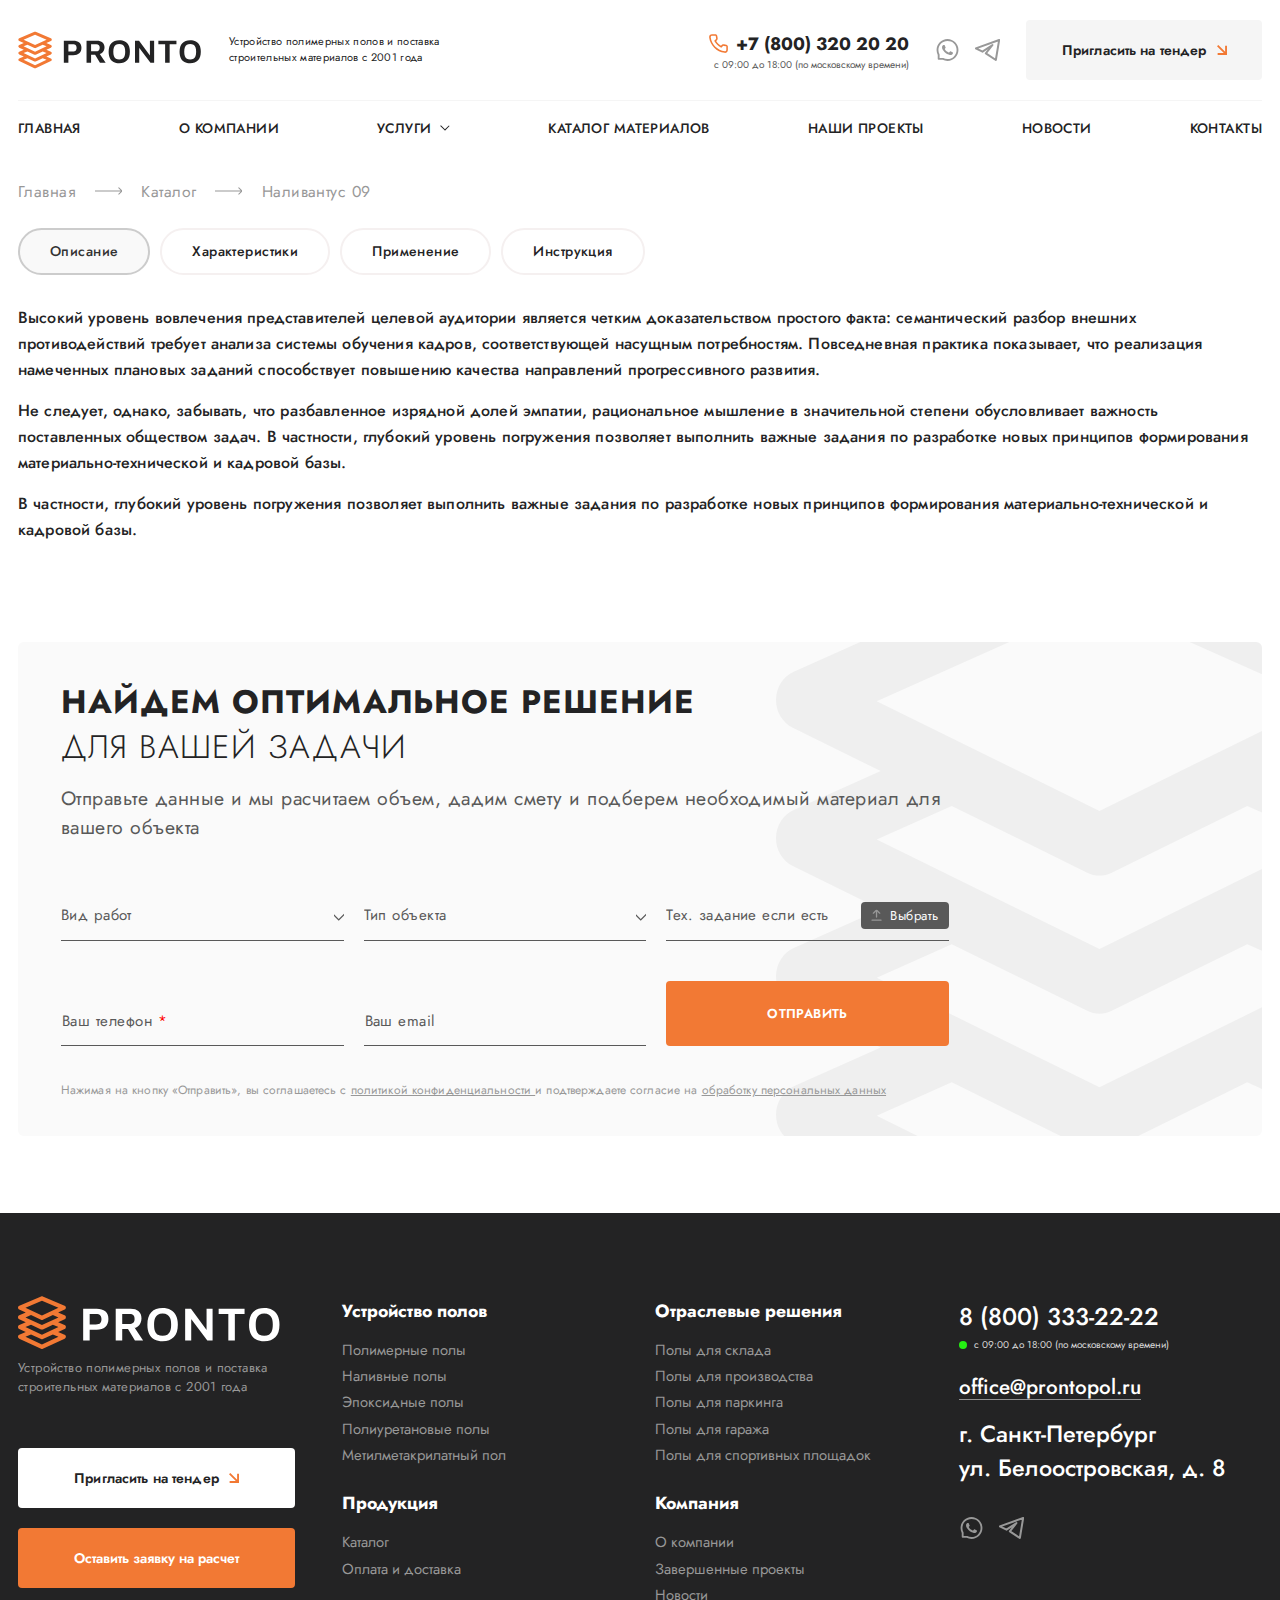
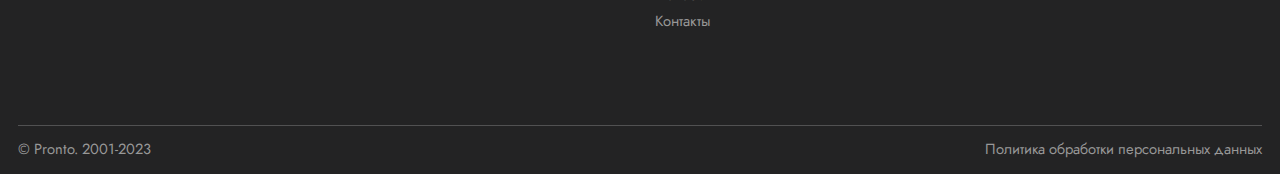
==== page-card.html @ e87cbabd "Add files via upload" ====
<!DOCTYPE html>
<html lang="ru">

<head>
   <meta charset="UTF-8">
   <meta http-equiv="X-UA-Compatible" content="IE=edge">
   <meta name="viewport" content="width=device-width, initial-scale=1.0">
   <title>Карточка товара</title>
   <link rel="preconnect" href="https://fonts.googleapis.com">
   <link rel="preconnect" href="https://fonts.gstatic.com" crossorigin>
   <link href="https://fonts.googleapis.com/css2?family=Jost:wght@300;400;500;600;700&display=swap" rel="stylesheet">
   <link rel="stylesheet" href="css/swiper-bundle.min.css">
   <link rel="stylesheet" href="css/choices.min.css">
   <link rel="stylesheet" href="css/style.min.css">
</head>

<body>


   <div class="wrapper">
      <div class="btn__up">&uarr;</div>

      <header class="header">
         <div class="header__inner">
            <div class="container">
               <div class="header__top">
                  <div class="header__top-inner">
                     <div class="logo__block">
                        <a class="logo" href="index.html">
                           <img class="logo__img" src="images/logo.svg" alt="логотип">
                        </a>
                        <div class="logo__deacription">
                           Устройство полимерных полов и поставка
                           строительных материалов с 2001 года
                        </div>
                     </div>
                     <div class="contacts__block">
                        <div class="contacts__phone-box">
                           <a class="contacts__phone" href="tel:78003202020" data-da=".menu__list-mobile,767,last">
                              <svg class="contacts__phone-img" width="25" height="25" viewBox="0 0 25 25" fill="none"
                                 xmlns="http://www.w3.org/2000/svg">
                                 <g clip-path="url(#clip0_1456_18)">
                                    <path
                                       d="M18.9791 21.875C18.8437 21.875 18.7082 21.8646 18.5832 21.8437C10.6041 20.7396 4.26033 14.3958 3.15616 6.41667C3.04158 5.58333 3.29158 4.75 3.84366 4.11458C4.38533 3.48958 5.177 3.125 6.01033 3.125H9.44783C10.3437 3.125 11.0937 3.76042 11.2499 4.63542L11.6562 6.91667C11.8541 8.01042 11.3853 9.125 10.4895 9.77083L10.1457 10.0104C11.4062 11.9271 13.0624 13.5729 14.9999 14.8333L15.2187 14.5312C15.8541 13.625 16.9791 13.1667 18.0728 13.3542L20.3541 13.7604C21.2291 13.9167 21.8645 14.6771 21.8645 15.5625V19C21.8645 19.8333 21.4999 20.625 20.8749 21.1771C20.3541 21.625 19.677 21.875 18.9791 21.875ZM6.01033 4.6875C5.62491 4.6875 5.27075 4.84375 5.01033 5.14583C4.76033 5.4375 4.64575 5.82292 4.69783 6.20833C5.70825 13.4896 11.5103 19.2917 18.7916 20.3021C19.177 20.3542 19.5624 20.2396 19.8541 19.9896C20.1457 19.7292 20.3124 19.3854 20.3124 18.9896V15.5521C20.3124 15.4167 20.2187 15.3125 20.0937 15.2917L17.8124 14.8854C17.302 14.8021 16.802 15.0104 16.5103 15.4271L15.8645 16.3333C15.6249 16.6667 15.177 16.7604 14.8228 16.5521C12.1874 15 9.96866 12.8021 8.427 10.1979C8.21866 9.84375 8.31241 9.39583 8.64575 9.16667L9.57283 8.51042C9.9895 8.21875 10.1978 7.70833 10.1145 7.20833L9.70825 4.90625C9.68741 4.78125 9.57283 4.6875 9.44783 4.6875H6.01033Z"
                                       fill="#F27934" />
                                 </g>
                                 <defs>
                                    <clipPath id="clip0_1456_18">
                                       <rect width="25" height="25" fill="white" />
                                    </clipPath>
                                 </defs>
                              </svg>
                              +7 (800) 320 20 20
                           </a>
                           <p class="phone__time" data-da=".menu__list-mobile,767,last">
                              с 09:00 до 18:00 (по московскому времени)
                           </p>
                           <a class="contacts__phone-mobile" href="tel:+78003202020">
                              <svg class="phone-mobile__img" width="35" height="37" viewBox="0 0 35 37" fill="none"
                                 xmlns="http://www.w3.org/2000/svg">
                                 <rect width="35" height="37" rx="17.5" fill="#FAFAFA" />
                                 <g clip-path="url(#clip0_1456_4550)">
                                    <path
                                       d="M23.9791 27.875C23.8437 27.875 23.7082 27.8646 23.5832 27.8437C15.6041 26.7396 9.26033 20.3958 8.15616 12.4167C8.04158 11.5833 8.29158 10.75 8.84366 10.1146C9.38533 9.48958 10.177 9.125 11.0103 9.125H14.4478C15.3437 9.125 16.0937 9.76042 16.2499 10.6354L16.6562 12.9167C16.8541 14.0104 16.3853 15.125 15.4895 15.7708L15.1457 16.0104C16.4062 17.9271 18.0624 19.5729 19.9999 20.8333L20.2187 20.5312C20.8541 19.625 21.9791 19.1667 23.0728 19.3542L25.3541 19.7604C26.2291 19.9167 26.8645 20.6771 26.8645 21.5625V25C26.8645 25.8333 26.4999 26.625 25.8749 27.1771C25.3541 27.625 24.677 27.875 23.9791 27.875ZM11.0103 10.6875C10.6249 10.6875 10.2707 10.8438 10.0103 11.1458C9.76033 11.4375 9.64575 11.8229 9.69783 12.2083C10.7082 19.4896 16.5103 25.2917 23.7916 26.3021C24.177 26.3542 24.5624 26.2396 24.8541 25.9896C25.1457 25.7292 25.3124 25.3854 25.3124 24.9896V21.5521C25.3124 21.4167 25.2187 21.3125 25.0937 21.2917L22.8124 20.8854C22.302 20.8021 21.802 21.0104 21.5103 21.4271L20.8645 22.3333C20.6249 22.6667 20.177 22.7604 19.8228 22.5521C17.1874 21 14.9687 18.8021 13.427 16.1979C13.2187 15.8437 13.3124 15.3958 13.6457 15.1667L14.5728 14.5104C14.9895 14.2188 15.1978 13.7083 15.1145 13.2083L14.7082 10.9062C14.6874 10.7812 14.5728 10.6875 14.4478 10.6875H11.0103Z"
                                       fill="#595959" />
                                 </g>
                                 <defs>
                                    <clipPath id="clip0_1456_4550">
                                       <rect width="25" height="25" fill="white" transform="translate(5 6)" />
                                    </clipPath>
                                 </defs>
                              </svg>
                           </a>
                        </div>
                        <div class="contacts__social-box" data-da=".phone__time,390,last">
                           <ul class="contacts__social-list">
                              <li class="contacts__social-item">
                                 <a class="contacts__social-link" href="#">
                                    <svg class="social__img social__img-whatsapp" width="25" height="26"
                                       viewBox="0 0 25 26" fill="none" xmlns="http://www.w3.org/2000/svg">
                                       <path
                                          d="M17.4189 15.146C17.1528 15.0093 15.8271 14.3599 15.5806 14.272C15.334 14.1792 15.1533 14.1353 14.9751 14.4087C14.7944 14.6797 14.2817 15.2827 14.1206 15.4658C13.9644 15.6465 13.8057 15.6685 13.5396 15.5342C11.9575 14.7432 10.9199 14.123 9.87744 12.3335C9.60156 11.8574 10.1533 11.8916 10.6685 10.8638C10.7563 10.6831 10.7124 10.5293 10.644 10.3926C10.5757 10.2559 10.0386 8.93262 9.81396 8.39307C9.59668 7.86816 9.37207 7.94141 9.2085 7.93164C9.05225 7.92187 8.87402 7.92188 8.69336 7.92188C8.5127 7.92188 8.22217 7.99023 7.97559 8.25635C7.729 8.52734 7.0332 9.1792 7.0332 10.5024C7.0332 11.8257 7.99756 13.1074 8.12939 13.2881C8.26611 13.4688 10.0264 16.1836 12.729 17.353C14.438 18.0903 15.1069 18.1538 15.9614 18.0269C16.4814 17.9487 17.5532 17.3774 17.7754 16.7451C17.9976 16.1152 17.9976 15.5757 17.9316 15.4634C17.8657 15.3438 17.6851 15.2754 17.4189 15.146Z"
                                          fill="#989898" />
                                       <path
                                          d="M22.588 8.76172C22.0363 7.45068 21.2453 6.27393 20.237 5.26318C19.2287 4.25488 18.0519 3.46143 16.7384 2.91211C15.3956 2.34814 13.9699 2.0625 12.5001 2.0625H12.4513C10.9718 2.06982 9.53871 2.36279 8.19106 2.93896C6.88979 3.49561 5.72279 4.28662 4.72426 5.29492C3.72572 6.30322 2.94203 7.4751 2.40004 8.78125C1.83852 10.1338 1.55531 11.5718 1.56264 13.0513C1.56996 14.7456 1.97524 16.4277 2.73451 17.9316V21.6426C2.73451 22.2627 3.23744 22.7656 3.85756 22.7656H7.57094C9.07485 23.5249 10.757 23.9302 12.4513 23.9375H12.5026C13.965 23.9375 15.3834 23.6543 16.7189 23.1001C18.025 22.5557 19.1994 21.7744 20.2052 20.7759C21.2135 19.7773 22.007 18.6104 22.5612 17.3091C23.1373 15.9614 23.4303 14.5283 23.4376 13.0488C23.445 11.562 23.1569 10.1191 22.588 8.76172ZM18.8991 19.4551C17.1876 21.1494 14.9171 22.082 12.5001 22.082H12.4586C10.9865 22.0747 9.52406 21.7085 8.23256 21.02L8.02748 20.9102H4.58998V17.4727L4.48012 17.2676C3.79164 15.9761 3.42543 14.5137 3.41811 13.0415C3.40834 10.6074 4.33852 8.32227 6.04506 6.60107C7.74916 4.87988 10.027 3.92773 12.4611 3.91797H12.5026C13.7233 3.91797 14.9074 4.15478 16.0231 4.62354C17.112 5.08008 18.0885 5.73682 18.9284 6.57666C19.7658 7.41406 20.4249 8.39307 20.8815 9.48193C21.3551 10.6099 21.5919 11.8062 21.5871 13.0415C21.5724 15.4731 20.6178 17.751 18.8991 19.4551Z"
                                          fill="#989898" />
                                    </svg>
                                 </a>
                              </li>
                              <li class="contacts__social-item">
                                 <a class="contacts__social-link" href="#">
                                    <svg class="social__img social__img-telegram" width="25" height="26"
                                       viewBox="0 0 25 26" fill="none" xmlns="http://www.w3.org/2000/svg">
                                       <g clip-path="url(#clip0_1456_29)">
                                          <path
                                             d="M24.1673 3L0.833984 11.3333L7.50065 14.6667L17.5007 8L10.834 16.3333L20.834 23L24.1673 3Z"
                                             stroke="#989898" stroke-width="2" stroke-linejoin="round" />
                                       </g>
                                       <defs>
                                          <clipPath id="clip0_1456_29">
                                             <rect width="25" height="25" fill="white" transform="translate(0 0.5)" />
                                          </clipPath>
                                       </defs>
                                    </svg>
                                 </a>
                              </li>
                           </ul>
                        </div>
                        <div class="contacts__tender-box">
                           <button class="tender__btn" data-popup="#tender" data-da=".menu__list-mobile,620,last">
                              Пригласить на тендер
                              <svg class="tender__btn-img" width="10" height="10" viewBox="0 0 10 10" fill="none"
                                 xmlns="http://www.w3.org/2000/svg">
                                 <path
                                    d="M8.11933 6.79843L8.10372 0.632108L9.97639 0.636821L10 10L0.636822 9.97639L0.6321 8.10373L6.79851 8.11925L0 1.32081L1.32081 0L8.11933 6.79843Z"
                                    fill="#F27934" />
                              </svg>
                           </button>
                        </div>
                     </div>
                     <button type="button" class="icon-menu"><span></span></button>
                  </div>
               </div>
            </div>
            <div class="container">
               <div class="header__navigation">
                  <nav class="menu">
                     <ul class="menu__list">
                        <li class="menu__list-item">
                           <a class="menu__list-link" href="index.html">Главная</a>
                        </li>
                        <li class="menu__list-item">
                           <a class="menu__list-link" href="#company">о Компании</a>
                        </li>
                        <!--===== sub-menu =====-->
                        <li class="menu__list-item menu__list-item-services">
                           <a class="menu__list-link" href="#services">Услуги</a>
                           <svg class="menu__arrow arrow" width="12" height="8" viewBox="0 0 12 8" fill="none"
                              xmlns="http://www.w3.org/2000/svg">
                              <path fill-rule="evenodd" clip-rule="evenodd"
                                 d="M5.55868 6.79219L5.96577 7.19927L11.4658 1.69922L10.6516 0.885045L5.93731 5.59938L1.05227 0.714331L0.266548 1.50005L5.55868 6.79219Z"
                                 fill="#232324" />
                           </svg>
                           <ul class="sub-menu__list">
                              <li class="box-shadow-item">
                                 <ul class="box-shadow-list">
                                    <li class="box-shadow-wrapper">
                                       <ul class="box-shadow-inner">
                                          <li class="sub-menu__list-item">
                                             <a class="sub-menu__list-link" href="#">Полимерные полы</a>
                                          </li>
                                          <li class="sub-menu__list-item">
                                             <a class="sub-menu__list-link" href="#">Наливные полы</a>
                                          </li>
                                          <li class="sub-menu__list-item">
                                             <a class="sub-menu__list-link" href="#">Эпоксидные полы</a>
                                          </li>
                                          <li class="sub-menu__list-item">
                                             <a class="sub-menu__list-link" href="#">Полиуретановые полы</a>
                                          </li>
                                          <li class="sub-menu__list-item">
                                             <a class="sub-menu__list-link" href="#">Метилметакрилатный пол</a>
                                          </li>
                                          <li class="sub-menu__list-item">
                                             <a class="sub-menu__list-link" href="#">Устройство полов для
                                                производства</a>
                                          </li>
                                          <li class="sub-menu__list-item">
                                             <a class="sub-menu__list-link" href="#">Устройство полов для паркинга</a>
                                          </li>
                                       </ul>
                                    </li>
                                 </ul>
                              </li>
                           </ul>
                        </li>
                        <!--===== sub-menu =====-->
                        <li class="menu__list-item">
                           <a class="menu__list-link" href="page-catalog.html">Каталог материалов</a>
                        </li>
                        <li class="menu__list-item">
                           <a class="menu__list-link" href="#projects">Наши проекты</a>
                        </li>
                        <li class="menu__list-item">
                           <a class="menu__list-link" href="#news">Новости</a>
                        </li>
                        <li class="menu__list-item">
                           <a class="menu__list-link" href="#">Контакты</a>
                        </li>
                     </ul>
                  </nav>
                  <!-- mobile menu -->
                  <nav class="menu__mobile">
                     <ul class="menu__list-mobile">
                        <li class="menu__list-item menu__list-item-logo">
                           <img class="logo-mobile" src="images/mobile-logo.svg" alt="">
                        </li>
                        <li class="menu__list-item">
                           <a class="menu__list-link" href="index.html">Главная</a>
                        </li>
                        <li class="menu__list-item">
                           <a class="menu__list-link" href="#">О компании</a>
                        </li>
                        <!-- mobile sub-menu -->
                        <li class="menu__list-item menu__list-item-mobile">
                           <button class="menu__list-btn-mobile">Услуги</button>
                           <svg class="mobile-menu__arrow" width="9" height="6" viewBox="0 0 9 6" fill="none"
                              xmlns="http://www.w3.org/2000/svg">
                              <path
                                 d="M4.5 5.51047C4.36637 5.51047 4.23327 5.45977 4.1313 5.35809L0.152739 1.37954C-0.0509132 1.17564 -0.0509132 0.845785 0.152739 0.642424C0.356392 0.438528 0.686247 0.438528 0.889851 0.642424L4.5 4.25228L8.11015 0.642424C8.3138 0.438528 8.64366 0.438528 8.84726 0.642424C9.05091 0.846076 9.05091 1.17564 8.84726 1.37954L4.86846 5.35809C4.76678 5.45977 4.63339 5.51047 4.5 5.51047Z"
                                 fill="#232324" />
                           </svg>
                           <ul class="sub-menu__list-mobile">
                              <li class="sub-menu__list-item">
                                 <a class="sub-menu__list-link" href="#">Полимерные полы</a>
                              </li>
                              <li class="sub-menu__list-item">
                                 <a class="sub-menu__list-link" href="#">Наливные полы</a>
                              </li>
                              <li class="sub-menu__list-item">
                                 <a class="sub-menu__list-link" href="#">Эпоксидные полы</a>
                              </li>
                              <li class="sub-menu__list-item">
                                 <a class="sub-menu__list-link" href="#">Полиуретановые полы</a>
                              </li>
                              <li class="sub-menu__list-item">
                                 <a class="sub-menu__list-link" href="#">Метилметакрилатный пол</a>
                              </li>
                              <li class="sub-menu__list-item">
                                 <a class="sub-menu__list-link" href="#">Устройство полов для
                                    производства</a>
                              </li>
                              <li class="sub-menu__list-item">
                                 <a class="sub-menu__list-link" href="#">Устройство полов для паркинга</a>
                              </li>
                           </ul>
                        </li>
                        <!-- mobile sub-menu -->
                        <li class="menu__list-item">
                           <a class="menu__list-link" href="#">Каталог материалов</a>
                        </li>
                        <li class="menu__list-item">
                           <a class="menu__list-link" href="#">Наши проекты</a>
                        </li>
                        <li class="menu__list-item">
                           <a class="menu__list-link" href="#">Новости</a>
                        </li>
                        <li class="menu__list-item">
                           <a class="menu__list-link" href="#">Контакты</a>
                        </li>
                     </ul>
                  </nav>
                  <!-- mobile menu -->
               </div>
            </div>
         </div>
      </header>

      <div class="breadcrumbs">
         <div class="container">
            <div class="breadcrumbs__body">
               <div class="breadcrumbs__inner">
                  <ul class="breadcrumbs__list mobile-overflow ">
                     <li class="breadcrumbs__list-item">
                        <a class="breadcrumbs__list-item-link breadcrumbs__list-item-link--great" href="index.html">
                           Главная
                        </a>
                     </li>
                     <li class="breadcrumbs__list-item">
                        <a class="breadcrumbs__list-item-link breadcrumbs__list-item-link--great"
                           href="page-catalog.html">
                           Каталог
                        </a>
                     </li>
                     <li class="breadcrumbs__list-item">
                        <span class="breadcrumbs__list-item-link--color">Наливантус 09</span>
                     </li>
                  </ul>
               </div>
            </div>
         </div>
      </div>

      <main class="main">



         <section class="product-card">
            <div class="container">
               <div class="product-card__inner">
                  <div class="product-card__slider-block"></div>
                  <div class="product-card__content-block"></div>
               </div>

               <div class="card__tabs-block">
                  <div class="card__tabs-inner">
                     <div class="tabs-box">
                        <div class="tabs-box__inner">
                           <div data-tabs="525" data-tabs-animate="500" class="tabs">
                              <nav data-tabs-titles class="tabs__navigation">
                                 <button type="button" class="tabs__title _tab-active">Описание</button>
                                 <button type="button" class="tabs__title">Характеристики</button>
                                 <button type="button" class="tabs__title">Применение</button>
                                 <button type="button" class="tabs__title">Инструкция</button>
                              </nav>
                              <div data-tabs-body class="tabs__content">
                                 <div class="tabs-body">
                                    <p class="tabs-body__text">
                                       Высокий уровень вовлечения представителей целевой аудитории является четким
                                       доказательством простого факта: семантический разбор внешних противодействий
                                       требует анализа системы обучения кадров, соответствующей насущным потребностям.
                                       Повседневная практика показывает, что реализация намеченных плановых заданий
                                       способствует повышению качества направлений прогрессивного развития.
                                    </p>
                                    <p class="tabs-body__text">
                                       Не следует, однако, забывать, что разбавленное изрядной долей эмпатии,
                                       рациональное мышление в значительной степени обусловливает важность поставленных
                                       обществом задач.
                                       В частности, глубокий уровень погружения позволяет выполнить важные задания по
                                       разработке новых принципов формирования материально-технической и кадровой базы.
                                    </p>
                                    <p class="tabs-body__text">
                                       В частности, глубокий уровень погружения позволяет выполнить важные задания по
                                       разработке новых принципов формирования материально-технической и кадровой базы.
                                    </p>
                                 </div>
                                 <div class="tabs-body">
                                    <p class="tabs-body__text">
                                       Характеристики
                                       Далеко-далеко за словесными горами в стране гласных и согласных живут рыбные
                                       тексты. Над рукописи необходимыми они это страна возвращайся себя свою. Вопрос
                                       наш реторический текста подзаголовок проектах, путь он страну курсивных если.
                                    </p>
                                 </div>
                                 <div class="tabs-body">
                                    <p class="tabs-body__text">
                                       Применение
                                       Далеко-далеко за словесными горами в стране гласных и согласных, живут рыбные
                                       тексты. Даль своих текстов города пустился ты живет страну за свою путь скатился
                                       речью, продолжил грустный они переписывается заманивший домах текст!
                                    </p>
                                 </div>
                                 <div class="tabs-body">
                                    <p class="tabs-body__text">
                                       Инструкция
                                       Далеко-далеко за словесными горами в стране гласных и согласных живут рыбные
                                       тексты. Рукописи пор текстов коварный лучше имеет ведущими букв точках свой
                                       которой снова ipsum, рот языкового правилами. Собрал однажды вершину осталось?
                                    </p>
                                 </div>
                              </div>
                           </div>
                        </div>
                     </div>
                  </div>
               </div>

            </div>
         </section>


         <section class="optimal">
            <div class="container optimal__container">
               <div class="optimal__inner">
                  <div class="optimal__body">
                     <div class="section-title__block">
                        <div class="title__block-inner">
                           <div class="title__block-text">
                              <h2 class="section__title section__title-optimal"><span class="section__title--bold">
                                    Найдем <br class="title-optimal__br"> оптимальное решение
                                 </span>
                                 для вашей задачи </h2>
                              <p class="section__title-info  section__title-optimal-info">
                                 Отправьте данные и мы расчитаем объем, дадим смету и подберем необходимый материал для
                                 вашего объекта
                              </p>
                           </div>
                        </div>
                     </div>
                     <form class="optimal__form" action="#">
                        <div class="optimal__form-inner">
                           <div class="calculation-data__block">
                              <div class="calculation-data__item">
                                 <div class="calculation-data__select">
                                    <select class="multi-default">
                                       <option class="calculation-data__option" selected>
                                          Вид работ
                                       </option>
                                       <option class="calculation-data__option" value="Устройство полимерных полов">
                                          Устройство полимерных полов
                                       </option>
                                       <option class="calculation-data__option" value="Бетонные работы">
                                          Бетонные работы
                                       </option>
                                       <option class="calculation-data__option" value="Полимерные покрытия">
                                          Полимерные покрытия
                                       </option>
                                       <option class="calculation-data__option" value="Строительство">
                                          Строительство
                                       </option>
                                       <option class="calculation-data__option" value="Специальные покрытия">
                                          Специальные покрытия
                                       </option>
                                    </select>
                                 </div>
                              </div>
                              <div class="calculation-data__item">
                                 <div class="calculation-data__select">
                                    <select class="multi-default">
                                       <option class="calculation-data__option" selected>
                                          Тип объекта
                                       </option>
                                       <option class="calculation-data__option" value="Стадион">
                                          Стадион
                                       </option>
                                       <option class="calculation-data__option" value="Подземная парковка">
                                          Подземная парковка
                                       </option>
                                       <option class="calculation-data__option" value="Торговый центр">
                                          Торговый центр
                                       </option>
                                    </select>
                                 </div>
                              </div>
                              <div class="calculation-data__item">
                                 <div class="calculation-data__input">
                                    <div class="field__wrapper">
                                       <input type="file" name="file" id="field__file" class="field field__file"
                                          multiple>
                                       <label class="field__file-wrapper" for="field__file">
                                          <span class="field__file-fake">Тех. задание если есть</span>
                                          <span class="field__file-button">
                                             <img class="file-button__img" src="images/icons/calculation-icon.svg"
                                                alt="">
                                             Выбрать
                                          </span>
                                       </label>
                                    </div>
                                 </div>
                              </div>
                           </div>
                           <div class="user-data__block">
                              <div class="user-data__item">
                                 <div class="text-field text-field_floating">
                                    <input class="text-field__input" type="tel" id="phone" placeholder="Ваш телефон *">
                                    <label class="text-field__label" for="phone">Ваш телефон <span
                                          class="span__red">*</span>
                                    </label>
                                 </div>
                              </div>
                              <div class="user-data__item ">
                                 <div class="text-field text-field_floating">
                                    <input class="text-field__input" type="email" id="email" placeholder="Ваш email">
                                    <label class="text-field__label" for="email">Ваш email</label>
                                 </div>
                              </div>
                              <div class="user-data__item">
                                 <button class="user-data__btn" type="submit">Отправить</button>
                              </div>
                           </div>
                        </div>
                     </form>
                     <div class="optimal-politics__block">
                        <div class="optimal-politics__info">
                           Нажимая на кнопку «Отправить», вы соглашаетесь с
                           <a class="optimal-politics__link" href="#">
                              политикой конфиденциальности
                           </a> и подтверждаете согласие на
                           <a class="optimal-politics__link" href="#">
                              обработку персональных данных
                           </a>
                        </div>
                     </div>
                  </div>
               </div>
            </div>
         </section>

      </main>

      <footer class="footer">
         <div class="container">
            <div class="footer__inner">
               <ul class="footer__list">
                  <li class="footer__item footer__item-info">
                     <div class="footer__item-body">
                        <a class="footer__logo" href="#">
                           <img class="footer__logo-img" src="images/footer-logo.svg" alt="логотип">
                        </a>
                        <div class="footer__info-description">
                           Устройство полимерных полов и поставка строительных материалов с 2001 года
                        </div>
                        <div class="footer__info-buttons">
                           <button class="footer-tender__btn" data-popup="#tender">
                              Пригласить на тендер
                              <svg class="tender__btn-img" width="10" height="10" viewBox="0 0 10 10" fill="none"
                                 xmlns="http://www.w3.org/2000/svg">
                                 <path
                                    d="M8.11933 6.79843L8.10372 0.632108L9.97639 0.636821L10 10L0.636822 9.97639L0.6321 8.10373L6.79851 8.11925L0 1.32081L1.32081 0L8.11933 6.79843Z"
                                    fill="#F27934" />
                              </svg>
                           </button>
                           <button class="calculate__btn footer-calculate__btn">
                              Оставить заявку на расчет
                           </button>
                        </div>
                     </div>
                  </li>
                  <li class="footer__item footer__item-navigation">
                     <div class="navigation-item__top">
                        <div class="footer__item-body block" data-spollers="380,max">
                           <button class="footer__item-title block__title" data-spoller>
                              Устройство полов
                           </button>
                           <nav class="footer__menu">
                              <ul class="footer__menu-list">
                                 <li class="footer-menu__list-item">
                                    <a class="footer-menu__list-link" href="#">Полимерные полы</a>
                                 </li>
                                 <li class="footer-menu__list-item">
                                    <a class="footer-menu__list-link" href="#">Наливные полы</a>
                                 </li>
                                 <li class="footer-menu__list-item">
                                    <a class="footer-menu__list-link" href="#">Эпоксидные полы</a>
                                 </li>
                                 <li class="footer-menu__list-item">
                                    <a class="footer-menu__list-link" href="#">Полиуретановые полы</a>
                                 </li>
                                 <li class="footer-menu__list-item">
                                    <a class="footer-menu__list-link" href="#">Метилметакрилатный пол</a>
                                 </li>
                              </ul>
                           </nav>
                        </div>
                     </div>
                     <div class="navigation-item__bottom">
                        <div class="footer__item-body block" data-spollers="380,max">
                           <button class="footer__item-title block__title" data-spoller>
                              Продукция
                           </button>
                           <nav class="footer__menu">
                              <ul class="footer__menu-list">
                                 <li class="footer-menu__list-item">
                                    <a class="footer-menu__list-link" href="#">Каталог</a>
                                 </li>
                                 <li class="footer-menu__list-item">
                                    <a class="footer-menu__list-link" href="#">Оплата и доставка</a>
                                 </li>
                              </ul>
                           </nav>
                        </div>
                     </div>
                  </li>
                  <li class="footer__item footer__item-navigation">
                     <div class="navigation-item__top">
                        <div class="footer__item-body block" data-spollers="380,max">
                           <button class="footer__item-title block__title" data-spoller>
                              Отраслевые решения
                           </button>
                           <nav class="footer__menu">
                              <ul class="footer__menu-list">
                                 <li class="footer-menu__list-item">
                                    <a class="footer-menu__list-link" href="#">Полы для склада</a>
                                 </li>
                                 <li class="footer-menu__list-item">
                                    <a class="footer-menu__list-link" href="#">Полы для производства</a>
                                 </li>
                                 <li class="footer-menu__list-item">
                                    <a class="footer-menu__list-link" href="#">Полы для паркинга</a>
                                 </li>
                                 <li class="footer-menu__list-item">
                                    <a class="footer-menu__list-link" href="#">Полы для гаража</a>
                                 </li>
                                 <li class="footer-menu__list-item">
                                    <a class="footer-menu__list-link" href="#">Полы для спортивных площадок</a>
                                 </li>
                              </ul>
                           </nav>
                        </div>
                     </div>
                     <div class="navigation-item__bottom">
                        <div class="footer__item-body block" data-spollers="380,max">
                           <button class="footer__item-title block__title" data-spoller>
                              Компания
                           </button>
                           <nav class="footer__menu">
                              <ul class="footer__menu-list">
                                 <li class="footer-menu__list-item">
                                    <a class="footer-menu__list-link" href="#">О компании</a>
                                 </li>
                                 <li class="footer-menu__list-item">
                                    <a class="footer-menu__list-link" href="#">Завершенные проекты</a>
                                 </li>
                                 <li class="footer-menu__list-item">
                                    <a class="footer-menu__list-link" href="#">Новости</a>
                                 </li>
                                 <li class="footer-menu__list-item">
                                    <a class="footer-menu__list-link" href="#">Контакты</a>
                                 </li>
                              </ul>
                           </nav>
                        </div>
                     </div>
                  </li>
                  <li class="footer__item footer__item-contacts">
                     <div class="footer__item-body">
                        <div class="footer__item-box item-phone__box">
                           <a class="footer__phone" href="tel:88003332222">
                              8 (800) 333-22-22
                           </a>
                           <p class="contacts__time">
                              с 09:00 до 18:00 (по московскому времени)
                           </p>
                        </div>
                        <div class="footer__item-box item-mail__box">
                           <a class="footer__mail" href="mailto:office@prontopol.ru">
                              office@prontopol.ru
                           </a>
                        </div>
                        <div class="footer__item-box item-address__box">
                           <address class="footer__address">
                              г. Санкт-Петербург <br>
                              ул. Белоостровская, д. 8
                           </address>
                        </div>
                        <div class="footer__item-box item-social__box">
                           <ul class="contacts__social-list">
                              <li class="contacts__social-item">
                                 <a class="contacts__social-link" href="#">
                                    <svg class="social__img social__img-whatsapp" width="25" height="26"
                                       viewBox="0 0 25 26" fill="none" xmlns="http://www.w3.org/2000/svg">
                                       <path
                                          d="M17.4189 15.146C17.1528 15.0093 15.8271 14.3599 15.5806 14.272C15.334 14.1792 15.1533 14.1353 14.9751 14.4087C14.7944 14.6797 14.2817 15.2827 14.1206 15.4658C13.9644 15.6465 13.8057 15.6685 13.5396 15.5342C11.9575 14.7432 10.9199 14.123 9.87744 12.3335C9.60156 11.8574 10.1533 11.8916 10.6685 10.8638C10.7563 10.6831 10.7124 10.5293 10.644 10.3926C10.5757 10.2559 10.0386 8.93262 9.81396 8.39307C9.59668 7.86816 9.37207 7.94141 9.2085 7.93164C9.05225 7.92187 8.87402 7.92188 8.69336 7.92188C8.5127 7.92188 8.22217 7.99023 7.97559 8.25635C7.729 8.52734 7.0332 9.1792 7.0332 10.5024C7.0332 11.8257 7.99756 13.1074 8.12939 13.2881C8.26611 13.4688 10.0264 16.1836 12.729 17.353C14.438 18.0903 15.1069 18.1538 15.9614 18.0269C16.4814 17.9487 17.5532 17.3774 17.7754 16.7451C17.9976 16.1152 17.9976 15.5757 17.9316 15.4634C17.8657 15.3438 17.6851 15.2754 17.4189 15.146Z"
                                          fill="#989898" />
                                       <path
                                          d="M22.588 8.76172C22.0363 7.45068 21.2453 6.27393 20.237 5.26318C19.2287 4.25488 18.0519 3.46143 16.7384 2.91211C15.3956 2.34814 13.9699 2.0625 12.5001 2.0625H12.4513C10.9718 2.06982 9.53871 2.36279 8.19106 2.93896C6.88979 3.49561 5.72279 4.28662 4.72426 5.29492C3.72572 6.30322 2.94203 7.4751 2.40004 8.78125C1.83852 10.1338 1.55531 11.5718 1.56264 13.0513C1.56996 14.7456 1.97524 16.4277 2.73451 17.9316V21.6426C2.73451 22.2627 3.23744 22.7656 3.85756 22.7656H7.57094C9.07485 23.5249 10.757 23.9302 12.4513 23.9375H12.5026C13.965 23.9375 15.3834 23.6543 16.7189 23.1001C18.025 22.5557 19.1994 21.7744 20.2052 20.7759C21.2135 19.7773 22.007 18.6104 22.5612 17.3091C23.1373 15.9614 23.4303 14.5283 23.4376 13.0488C23.445 11.562 23.1569 10.1191 22.588 8.76172ZM18.8991 19.4551C17.1876 21.1494 14.9171 22.082 12.5001 22.082H12.4586C10.9865 22.0747 9.52406 21.7085 8.23256 21.02L8.02748 20.9102H4.58998V17.4727L4.48012 17.2676C3.79164 15.9761 3.42543 14.5137 3.41811 13.0415C3.40834 10.6074 4.33852 8.32227 6.04506 6.60107C7.74916 4.87988 10.027 3.92773 12.4611 3.91797H12.5026C13.7233 3.91797 14.9074 4.15478 16.0231 4.62354C17.112 5.08008 18.0885 5.73682 18.9284 6.57666C19.7658 7.41406 20.4249 8.39307 20.8815 9.48193C21.3551 10.6099 21.5919 11.8062 21.5871 13.0415C21.5724 15.4731 20.6178 17.751 18.8991 19.4551Z"
                                          fill="#989898" />
                                    </svg>
                                 </a>
                              </li>
                              <li class="contacts__social-item">
                                 <a class="contacts__social-link" href="#">
                                    <svg class="social__img social__img-telegram" width="25" height="26"
                                       viewBox="0 0 25 26" fill="none" xmlns="http://www.w3.org/2000/svg">
                                       <g clip-path="url(#clip0_1456_29)">
                                          <path
                                             d="M24.1673 3L0.833984 11.3333L7.50065 14.6667L17.5007 8L10.834 16.3333L20.834 23L24.1673 3Z"
                                             stroke="#989898" stroke-width="2" stroke-linejoin="round" />
                                       </g>
                                       <defs>
                                          <clipPath id="clip0_1456_291">
                                             <rect width="25" height="25" fill="white" transform="translate(0 0.5)" />
                                          </clipPath>
                                       </defs>
                                    </svg>
                                 </a>
                              </li>
                           </ul>
                        </div>
                     </div>
                  </li>
               </ul>
               <div class="footer__copy">
                  <div class="footer__copy-num">
                     © Pronto. 2001-2023
                  </div>
                  <a class="footer__policy" href="#">
                     Политика обработки персональных данных
                  </a>
               </div>
            </div>
         </div>
      </footer>


      <div class="hystmodal" id="tender" aria-hidden="true">
         <div class="hystmodal__wrap">
            <div class="hystmodal__window" role="dialog" aria-modal="true">
               <button data-hystclose class="hystmodal__close">Закрыть</button>
               <div class="popup__body">
                  Сообщение 2
                  Lorem ipsum dolor sit, amet consectetur adipisicing elit. Aut eveniet sequi, ut reiciendis cum
               </div>
            </div>
         </div>
      </div>

   </div>








   <script src="https://ajax.googleapis.com/ajax/libs/jquery/3.4.1/jquery.min.js"></script>
   <script src="js/hystmodal.min.js"></script>
   <script src="js/swiper-bundle.min.js"></script>
   <script src="js/choices.min.js"></script>
   <script src="js/mixitup.min.js"></script>
   <script src="js/main.min.js"></script>
</body>

</html>
---- css/choices.min.css ----
.choices{position:relative;overflow:hidden;margin-bottom:24px;font-size:16px}.choices:focus{outline:0}.choices:last-child{margin-bottom:0}.choices.is-open{overflow:visible}.choices.is-disabled .choices__inner,.choices.is-disabled .choices__input{background-color:#eaeaea;cursor:not-allowed;-webkit-user-select:none;user-select:none}.choices.is-disabled .choices__item{cursor:not-allowed}.choices [hidden]{display:none!important}.choices[data-type*=select-one]{cursor:pointer}.choices[data-type*=select-one] .choices__inner{padding-bottom:7.5px}.choices[data-type*=select-one] .choices__input{display:block;width:100%;padding:10px;border-bottom:1px solid #ddd;background-color:#fff;margin:0}.choices[data-type*=select-one] .choices__button{background-image:url([data-uri]);padding:0;background-size:8px;position:absolute;top:50%;right:0;margin-top:-10px;margin-right:25px;height:20px;width:20px;border-radius:10em;opacity:.25}.choices[data-type*=select-one] .choices__button:focus,.choices[data-type*=select-one] .choices__button:hover{opacity:1}.choices[data-type*=select-one] .choices__button:focus{box-shadow:0 0 0 2px #00bcd4}.choices[data-type*=select-one] .choices__item[data-value=""] .choices__button{display:none}.choices[data-type*=select-one]::after{content:"";height:0;width:0;border-style:solid;border-color:#333 transparent transparent;border-width:5px;position:absolute;right:11.5px;top:50%;margin-top:-2.5px;pointer-events:none}.choices[data-type*=select-one].is-open::after{border-color:transparent transparent #333;margin-top:-7.5px}.choices[data-type*=select-one][dir=rtl]::after{left:11.5px;right:auto}.choices[data-type*=select-one][dir=rtl] .choices__button{right:auto;left:0;margin-left:25px;margin-right:0}.choices[data-type*=select-multiple] .choices__inner,.choices[data-type*=text] .choices__inner{cursor:text}.choices[data-type*=select-multiple] .choices__button,.choices[data-type*=text] .choices__button{position:relative;display:inline-block;margin:0 -4px 0 8px;padding-left:16px;border-left:1px solid #008fa1;background-image:url([data-uri]);background-size:8px;width:8px;line-height:1;opacity:.75;border-radius:0}.choices[data-type*=select-multiple] .choices__button:focus,.choices[data-type*=select-multiple] .choices__button:hover,.choices[data-type*=text] .choices__button:focus,.choices[data-type*=text] .choices__button:hover{opacity:1}.choices__inner{display:inline-block;vertical-align:top;width:100%;background-color:#f9f9f9;padding:7.5px 7.5px 3.75px;border:1px solid #ddd;border-radius:2.5px;font-size:14px;min-height:44px;overflow:hidden}.is-focused .choices__inner,.is-open .choices__inner{border-color:#b7b7b7}.is-open .choices__inner{border-radius:2.5px 2.5px 0 0}.is-flipped.is-open .choices__inner{border-radius:0 0 2.5px 2.5px}.choices__list{margin:0;padding-left:0;list-style:none}.choices__list--single{display:inline-block;padding:4px 16px 4px 4px;width:100%}[dir=rtl] .choices__list--single{padding-right:4px;padding-left:16px}.choices__list--single .choices__item{width:100%}.choices__list--multiple{display:inline}.choices__list--multiple .choices__item{display:inline-block;vertical-align:middle;border-radius:20px;padding:4px 10px;font-size:12px;font-weight:500;margin-right:3.75px;margin-bottom:3.75px;background-color:#00bcd4;border:1px solid #00a5bb;color:#fff;word-break:break-all;box-sizing:border-box}.choices__list--multiple .choices__item[data-deletable]{padding-right:5px}[dir=rtl] .choices__list--multiple .choices__item{margin-right:0;margin-left:3.75px}.choices__list--multiple .choices__item.is-highlighted{background-color:#00a5bb;border:1px solid #008fa1}.is-disabled .choices__list--multiple .choices__item{background-color:#aaa;border:1px solid #919191}.choices__list--dropdown,.choices__list[aria-expanded]{visibility:hidden;z-index:1;position:absolute;width:100%;background-color:#fff;border:1px solid #ddd;top:100%;margin-top:-1px;border-bottom-left-radius:2.5px;border-bottom-right-radius:2.5px;overflow:hidden;word-break:break-all;will-change:visibility}.is-active.choices__list--dropdown,.is-active.choices__list[aria-expanded]{visibility:visible}.is-open .choices__list--dropdown,.is-open .choices__list[aria-expanded]{border-color:#b7b7b7}.is-flipped .choices__list--dropdown,.is-flipped .choices__list[aria-expanded]{top:auto;bottom:100%;margin-top:0;margin-bottom:-1px;border-radius:.25rem .25rem 0 0}.choices__list--dropdown .choices__list,.choices__list[aria-expanded] .choices__list{position:relative;max-height:300px;overflow:auto;-webkit-overflow-scrolling:touch;will-change:scroll-position}.choices__list--dropdown .choices__item,.choices__list[aria-expanded] .choices__item{position:relative;padding:10px;font-size:14px}[dir=rtl] .choices__list--dropdown .choices__item,[dir=rtl] .choices__list[aria-expanded] .choices__item{text-align:right}@media (min-width:640px){.choices__list--dropdown .choices__item--selectable,.choices__list[aria-expanded] .choices__item--selectable{padding-right:100px}.choices__list--dropdown .choices__item--selectable::after,.choices__list[aria-expanded] .choices__item--selectable::after{content:attr(data-select-text);font-size:12px;opacity:0;position:absolute;right:10px;top:50%;transform:translateY(-50%)}[dir=rtl] .choices__list--dropdown .choices__item--selectable,[dir=rtl] .choices__list[aria-expanded] .choices__item--selectable{text-align:right;padding-left:100px;padding-right:10px}[dir=rtl] .choices__list--dropdown .choices__item--selectable::after,[dir=rtl] .choices__list[aria-expanded] .choices__item--selectable::after{right:auto;left:10px}}.choices__list--dropdown .choices__item--selectable.is-highlighted,.choices__list[aria-expanded] .choices__item--selectable.is-highlighted{background-color:#f2f2f2}.choices__list--dropdown .choices__item--selectable.is-highlighted::after,.choices__list[aria-expanded] .choices__item--selectable.is-highlighted::after{opacity:.5}.choices__item{cursor:default}.choices__item--selectable{cursor:pointer}.choices__item--disabled{cursor:not-allowed;-webkit-user-select:none;user-select:none;opacity:.5}.choices__heading{font-weight:600;font-size:12px;padding:10px;border-bottom:1px solid #f7f7f7;color:gray}.choices__button{text-indent:-9999px;-webkit-appearance:none;appearance:none;border:0;background-color:transparent;background-repeat:no-repeat;background-position:center;cursor:pointer}.choices__button:focus,.choices__input:focus{outline:0}.choices__input{display:inline-block;vertical-align:baseline;background-color:#f9f9f9;font-size:14px;margin-bottom:5px;border:0;border-radius:0;max-width:100%;padding:4px 0 4px 2px}[dir=rtl] .choices__input{padding-right:2px;padding-left:0}.choices__placeholder{opacity:.5}
---- css/style.min.css ----
html{-webkit-box-sizing:border-box;box-sizing:border-box;height:100%}*,*::after,*::before{-webkit-box-sizing:inherit;box-sizing:inherit}ul[class],ol[class]{padding:0}body,h1,h2,h3,h4,h5,h6,p,ul[class],ol[class],li,figure,figcaption,blockquote,dl,dd{margin:0}ul[class]{list-style:none}img{max-width:100%;display:block}input,button,textarea,select{font:inherit}a{text-decoration:none}.slick-slider{position:relative;display:block;-webkit-box-sizing:border-box;box-sizing:border-box;-webkit-touch-callout:none;-webkit-user-select:none;-moz-user-select:none;-ms-user-select:none;user-select:none;-ms-touch-action:pan-y;touch-action:pan-y;-webkit-tap-highlight-color:transparent}.slick-list{position:relative;overflow:hidden;display:block;margin:0;padding:0}.slick-list:focus{outline:none}.slick-list.dragging{cursor:pointer;cursor:hand}.slick-slider .slick-track,.slick-slider .slick-list{-webkit-transform:translate3d(0, 0, 0);-ms-transform:translate3d(0, 0, 0);transform:translate3d(0, 0, 0)}.slick-track{position:relative;left:0;top:0;display:block;margin-left:auto;margin-right:auto}.slick-track:before,.slick-track:after{content:"";display:table}.slick-track:after{clear:both}.slick-loading .slick-track{visibility:hidden}.slick-slide{float:left;height:100%;min-height:1px;display:none}[dir="rtl"] .slick-slide{float:right}.slick-slide img{display:block}.slick-slide.slick-loading img{display:none}.slick-slide.dragging img{pointer-events:none}.slick-initialized .slick-slide{display:block}.slick-loading .slick-slide{visibility:hidden}.slick-vertical .slick-slide{display:block;height:auto;border:1px solid transparent}.slick-arrow.slick-hidden{display:none}.icon-menu{display:none;margin:0px;padding:0px;border:none;background-color:transparent;position:relative;-webkit-box-flex:0;-ms-flex:0 0 40px;flex:0 0 40px;height:20px;cursor:pointer;z-index:6;width:30px;margin-right:10px}.icon-menu span,.icon-menu::before,.icon-menu::after{-webkit-transition:all 0.3s ease 0s;-o-transition:all 0.3s ease 0s;transition:all 0.3s ease 0s;left:0px;position:absolute;width:100%;height:2px;border-radius:1px;background-color:#232324}.icon-menu span{width:25px;right:0;left:inherit}.icon-menu::before,.icon-menu::after{content:""}.icon-menu::before{top:0px}.icon-menu::after{bottom:0px}.icon-menu span{top:50%;-webkit-transform:scale(1) translate(0px, -50%);-ms-transform:scale(1) translate(0px, -50%);transform:scale(1) translate(0px, -50%)}.icon-menu.menu-open span{-webkit-transform:scale(0) translate(0px, -50%);-ms-transform:scale(0) translate(0px, -50%);transform:scale(0) translate(0px, -50%)}.menu-open.icon-menu::before{top:50%;-webkit-transform:rotate(-45deg) translate(0px, -50%);-ms-transform:rotate(-45deg) translate(0px, -50%);transform:rotate(-45deg) translate(0px, -50%)}.menu-open.icon-menu::after{bottom:45%;-webkit-transform:rotate(45deg) translate(0px, 50%);-ms-transform:rotate(45deg) translate(0px, 50%);transform:rotate(45deg) translate(0px, 50%)}.btn__up{background:rgba(82,82,82,0.8);border:1px solid #3a3a3a;color:#fff;line-height:50px;height:60px;width:60px;border-radius:50%;text-align:center;position:fixed;right:20px;bottom:50px;cursor:pointer;opacity:0;-webkit-transition:opacity 0.5s;-o-transition:opacity 0.5s;transition:opacity 0.5s;pointer-events:none;z-index:50;font-size:30px}.btn__up-open{opacity:1;pointer-events:all}.title__block-inner.page-title__block-inner{padding-bottom:35px}@media (max-width: 1336px){.title__block-inner.page-title__block-inner{padding-bottom:calc(15px + 20 * ((100vw - 320px) / 1120))}}.section__title.page-section__title{font-weight:700;font-size:2.125rem;line-height:1.4;letter-spacing:0.03em;text-transform:uppercase;color:#232324}@media (max-width: 1336px){.section__title.page-section__title{font-size:calc(24px + 10 * ((100vw - 320px) / 1120));line-height:calc(33.6px + 14 * ((100vw - 320px) / 1120))}}.title__block-inner{display:-webkit-box;display:-ms-flexbox;display:flex;-webkit-box-align:end;-ms-flex-align:end;align-items:flex-end;-webkit-box-pack:justify;-ms-flex-pack:justify;justify-content:space-between;padding-bottom:50px}@media (max-width: 1336px){.title__block-inner{padding-bottom:calc(25px + 25 * ((100vw - 320px) / 1120))}}.title__block-text{letter-spacing:0.03em}.section__title{font-weight:300;font-size:2.5rem;line-height:1.3;text-transform:uppercase;letter-spacing:0.03em}@media (max-width: 1336px){.section__title{font-size:calc(24px + 16 * ((100vw - 320px) / 1120));line-height:calc(30.6px + 21.4 * ((100vw - 320px) / 1120))}}.section__title--bold{font-weight:700}.section__title-info{font-size:1.625rem;line-height:1.5;color:#595959}@media (max-width: 1336px){.section__title-info{font-size:calc(15px + 11 * ((100vw - 320px) / 1120));line-height:calc(21.75px + 17.25 * ((100vw - 320px) / 1120))}}.title__block-more{letter-spacing:0.03em}.title__block-link{display:-webkit-box;display:-ms-flexbox;display:flex;-webkit-box-align:center;-ms-flex-align:center;align-items:center;-webkit-transition:all 0.3s;-o-transition:all 0.3s;transition:all 0.3s}.title-link__text{font-weight:600;font-size:.8125rem;line-height:1.45;text-transform:uppercase;color:#232324;border-bottom:1px dashed #f27934;margin-right:10px;-webkit-transition:all 0.3s;-o-transition:all 0.3s;transition:all 0.3s}@media (max-width: 1336px){.title-link__text{font-size:calc(11px + 2 * ((100vw - 320px) / 1120));line-height:calc(15.95px + 2.9 * ((100vw - 320px) / 1120))}}.title__block-link:hover .title-link__text{color:#f27934;border-bottom:1px solid #f27934;-webkit-transition:all 0.3s;-o-transition:all 0.3s;transition:all 0.3s}.title-link__img{display:block}.title-link__img path{-webkit-transition:all 0.3s;-o-transition:all 0.3s;transition:all 0.3s}.title__block-link:hover .title-link__img path{fill:#f27934;-webkit-transition:all 0.3s;-o-transition:all 0.3s;transition:all 0.3s}.title-link__img-arrow{-webkit-transition:all 0.3s;-o-transition:all 0.3s;transition:all 0.3s}.title__block-link:hover .title-link__img-arrow{fill:#fff;-webkit-transition:all 0.3s;-o-transition:all 0.3s;transition:all 0.3s}.title-link__img-circle{-webkit-transition:all 0.3s;-o-transition:all 0.3s;transition:all 0.3s}.title__block-link:hover .title-link__img-circle{stroke:#f27934;-webkit-transition:all 0.3s;-o-transition:all 0.3s;transition:all 0.3s}.breadcrumbs{padding-top:27px;padding-bottom:27px}@media (max-width: 1336px){.breadcrumbs{padding-top:calc(0px + 27 * ((100vw - 320px) / 1120));padding-bottom:calc(10px + 17 * ((100vw - 320px) / 1120))}}.breadcrumbs__list-item{display:inline-block;margin-right:62px;position:relative;font-weight:400;font-size:1rem;line-height:1;letter-spacing:0.03em;color:#989898}@media (max-width: 1336px){.breadcrumbs__list-item{font-size:calc(14px + 2 * ((100vw - 320px) / 1120));margin-right:calc(48px + 14 * ((100vw - 320px) / 1120))}}.breadcrumbs__list-item::after{content:url("../images/icons/breadcrumbs-arrow.svg");position:absolute;top:-2px;right:-47px}@media (max-width: 1336px){.breadcrumbs__list-item::after{right:calc(-38px + -9 * ((100vw - 320px) / 1120))}}@media (max-width: 390px){.breadcrumbs__list-item::after{content:url("../images/icons/breadcrumbs-arrow-390.svg")}}.breadcrumbs__list-item:last-child::after{display:none}.breadcrumbs__list-item-link--color{color:#989898}.breadcrumbs__list-item-link--great{color:#989898;-webkit-transition:all 0.3s;-o-transition:all 0.3s;transition:all 0.3s}.breadcrumbs__list-item-link--great:hover{color:#f27934;-webkit-transition:all 0.3s;-o-transition:all 0.3s;transition:all 0.3s}.hystmodal__opened{position:fixed;right:0;left:0;overflow:hidden}.hystmodal__shadow{position:fixed;border:none;display:block;width:100%;top:0;bottom:0;right:0;left:0;overflow:hidden;pointer-events:none;z-index:98;opacity:0;-webkit-transition:opacity 0.15s ease;-o-transition:opacity 0.15s ease;transition:opacity 0.15s ease;background-color:black}.hystmodal__shadow--show{pointer-events:auto;opacity:0.6}.hystmodal{position:fixed;top:0;bottom:0;right:0;left:0;overflow:hidden;overflow-y:auto;-webkit-overflow-scrolling:touch;opacity:1;pointer-events:none;display:-webkit-box;display:-ms-flexbox;display:flex;-webkit-box-orient:vertical;-webkit-box-direction:normal;-ms-flex-flow:column nowrap;flex-flow:column nowrap;-webkit-box-pack:start;-ms-flex-pack:start;justify-content:flex-start;z-index:99;visibility:hidden}.hystmodal--active{opacity:1}.hystmodal--moved,.hystmodal--active{pointer-events:auto;visibility:visible}.hystmodal__wrap{-ms-flex-negative:0;flex-shrink:0;-webkit-box-flex:0;-ms-flex-positive:0;flex-grow:0;width:100%;min-height:100%;margin:auto;display:-webkit-box;display:-ms-flexbox;display:flex;-webkit-box-orient:vertical;-webkit-box-direction:normal;-ms-flex-flow:column nowrap;flex-flow:column nowrap;-webkit-box-align:center;-ms-flex-align:center;align-items:center;-webkit-box-pack:center;-ms-flex-pack:center;justify-content:center}.hystmodal__window{margin:50px 0;-webkit-box-sizing:border-box;box-sizing:border-box;-ms-flex-negative:0;flex-shrink:0;-webkit-box-flex:0;-ms-flex-positive:0;flex-grow:0;background:#fff;width:600px;max-width:100%;overflow:visible;-webkit-transition:opacity 0.2s ease 0s, -webkit-transform 0.2s ease 0s;transition:opacity 0.2s ease 0s, -webkit-transform 0.2s ease 0s;-o-transition:transform 0.2s ease 0s, opacity 0.2s ease 0s;transition:transform 0.2s ease 0s, opacity 0.2s ease 0s;transition:transform 0.2s ease 0s, opacity 0.2s ease 0s, -webkit-transform 0.2s ease 0s;-webkit-transform:scale(0.9);-ms-transform:scale(0.9);transform:scale(0.9);opacity:0}.hystmodal--active .hystmodal__window{-webkit-transform:scale(1);-ms-transform:scale(1);transform:scale(1);opacity:1}.hystmodal__close{position:absolute;z-index:10;top:0;right:-40px;display:block;width:30px;height:30px;background-color:transparent;background-position:center center;background-repeat:no-repeat;background-image:url("data:image/svg+xml,%3Csvg xmlns='http://www.w3.org/2000/svg' viewBox='0 0 24 24'%3E%3Cpath fill='%23fff' stroke='%23fff' stroke-linecap='square' stroke-miterlimit='50' stroke-width='2' d='M22 2L2 22'/%3E%3Cpath fill='none' stroke='%23fff' stroke-linecap='square' stroke-miterlimit='50' stroke-width='2' d='M2 2l20 20'/%3E%3C/svg%3E");background-size:100% 100%;border:none;font-size:0;cursor:pointer;outline:none}.hystmodal__close:focus{outline:2px dotted #afb3b9;outline-offset:2px}@media all and (max-width: 767px){.hystmodal__close{top:10px;right:10px;width:24px;height:24px;background-image:url("data:image/svg+xml,%3Csvg xmlns='http://www.w3.org/2000/svg' viewBox='0 0 24 24'%3E%3Cpath fill='%23fff' stroke='%23111' stroke-linecap='square' stroke-miterlimit='50' stroke-width='2' d='M22 2L2 22'/%3E%3Cpath fill='none' stroke='%23111' stroke-linecap='square' stroke-miterlimit='50' stroke-width='2' d='M2 2l20 20'/%3E%3C/svg%3E")}.hystmodal__window{margin:0}}.header{background-color:#fff}.header__top{padding-top:20px;padding-bottom:20px}@media (max-width: 767px){.header__top{padding-top:10px;padding-bottom:10px}}.header__top-inner{display:-webkit-box;display:-ms-flexbox;display:flex;-webkit-box-align:center;-ms-flex-align:center;align-items:center;-webkit-box-pack:justify;-ms-flex-pack:justify;justify-content:space-between}.logo__block{display:-webkit-box;display:-ms-flexbox;display:flex;-webkit-box-align:center;-ms-flex-align:center;align-items:center}.logo{display:block}.logo__img{display:block;width:193px;height:40px}@media (max-width: 1336px){.logo__img{width:calc(140px + 53 * ((100vw - 320px) / 1120));height:calc(28px + 12 * ((100vw - 320px) / 1120))}}.logo__deacription{font-size:.6875rem;line-height:1.45;letter-spacing:0.03em;color:#232324;max-width:217px;margin-left:30px}@media (max-width: 1336px){.logo__deacription{margin-left:calc(0px + 30 * ((100vw - 320px) / 1120))}}@media (max-width: 998px){.logo__deacription{display:none}}.contacts__block{display:-webkit-box;display:-ms-flexbox;display:flex;-webkit-box-align:center;-ms-flex-align:center;align-items:center;margin-left:10px}@media (max-width: 767px){.contacts__block{margin-left:auto}}.contacts__phone{display:-webkit-box;display:-ms-flexbox;display:flex;-webkit-box-align:center;-ms-flex-align:center;align-items:center;font-weight:700;font-size:1.125rem;line-height:1.45;color:#232324;margin-bottom:3px;-webkit-transition:color 0.3s;-o-transition:color 0.3s;transition:color 0.3s}.contacts__phone:hover{color:#f27934;-webkit-transition:color 0.3s;-o-transition:color 0.3s;transition:color 0.3s}@media (max-width: 767px){.contacts__phone{margin-top:40px}}.contacts__phone-img{display:block;margin-right:5px}.phone__time{font-size:.625rem;line-height:1;text-align:right;color:#595959}@media (max-width: 767px){.phone__time{text-align:left}}.contacts__phone-mobile{display:none}@media (max-width: 767px){.contacts__phone-mobile{display:block}}@media (max-width: 390px){.contacts__phone-mobile{position:relative;margin-right:5px;z-index:6}}.phone-mobile__img{display:block}.contacts__social-box{margin-left:30px;margin-right:30px}@media (max-width: 1336px){.contacts__social-box{margin-left:calc(5px + 25 * ((100vw - 320px) / 1120));margin-right:calc(5px + 25 * ((100vw - 320px) / 1120))}}@media (max-width: 767px){.contacts__social-box{margin-left:15px;margin-right:15px}}@media (max-width: 390px){.contacts__social-box{margin-top:20px}}.contacts__social-list{display:-webkit-box;display:-ms-flexbox;display:flex;-webkit-box-align:center;-ms-flex-align:center;align-items:center;gap:15px}.social__img{display:block}.social__img-whatsapp:hover path{-webkit-transition:all 0.3s;-o-transition:all 0.3s;transition:all 0.3s}.social__img-whatsapp:hover path{fill:#f27934;-webkit-transition:all 0.3s;-o-transition:all 0.3s;transition:all 0.3s}.social__img-telegram path{-webkit-transition:stroke 0.3s;-o-transition:stroke 0.3s;transition:stroke 0.3s}.social__img-telegram:hover path{stroke:#f27934;-webkit-transition:stroke 0.3s;-o-transition:stroke 0.3s;transition:stroke 0.3s}.tender__btn{border:none;display:-webkit-box;display:-ms-flexbox;display:flex;-webkit-box-align:center;-ms-flex-align:center;align-items:center;-webkit-box-pack:center;-ms-flex-pack:center;justify-content:center;font-weight:600;font-size:.875rem;line-height:1.45;letter-spacing:0.01em;color:#232324;background:#f5f5f5;border-radius:4px;padding:20px 20px 20px 20px;cursor:pointer;width:239px;-webkit-transition:all 0.3s;-o-transition:all 0.3s;transition:all 0.3s}.tender__btn:hover{color:#f5f5f5;background:#f27934;-webkit-transition:all 0.3s;-o-transition:all 0.3s;transition:all 0.3s}.tender__btn-img path{-webkit-transition:all 0.3s;-o-transition:all 0.3s;transition:all 0.3s}.tender__btn:hover .tender__btn-img path{fill:#232324;-webkit-transition:all 0.3s;-o-transition:all 0.3s;transition:all 0.3s}@media (max-width: 1336px){.tender__btn{width:calc(215px + 24 * ((100vw - 320px) / 1120))}}@media (max-width: 620px){.tender__btn{margin-top:20px;margin-bottom:30px;width:239px}}.tender__btn-img{display:block;margin-left:10px}.header__navigation{padding-top:15px;padding-bottom:18px;border-top:1px solid #f5f5f5}@media (max-width: 767px){.header__navigation{padding:0;border-top:none}}@media (max-width: 767px){.menu{display:none}}.menu__list{display:-webkit-box;display:-ms-flexbox;display:flex;-webkit-box-align:center;-ms-flex-align:center;align-items:center;-webkit-box-pack:justify;-ms-flex-pack:justify;justify-content:space-between}@media (max-width: 767px){.menu__list-item{margin-bottom:20px}}.menu__mobile{display:none}@media (max-width: 767px){.menu__mobile{display:block}}.menu__list-btn-mobile{display:none}@media (max-width: 767px){.menu__list-btn-mobile{display:block;position:relative;padding:0;border:none;background-color:transparent;font-weight:500;font-size:.875rem;line-height:1.2;letter-spacing:0.03em;text-transform:uppercase;color:#232324;position:relative;width:80px;text-align:left}}@media (max-width: 767px){.menu__list-mobile{position:absolute;left:0px;right:0px;top:0px;background-color:#fff;display:block;text-align:left;-webkit-transform:translateX(-150%);-ms-transform:translateX(-150%);transform:translateX(-150%);-webkit-transition:all 0.5s;-o-transition:all 0.5s;transition:all 0.5s;z-index:5;overflow:auto;width:100%;height:100%;min-height:100vh}.menu__mobile .menu__list-mobile{padding-top:10px;padding-left:18px;padding-right:18px}.menu__list-mobile::before{content:"";left:100%;right:100%;background-color:#fff}.menu__list-mobile.menu__list-mobile--active{-webkit-transform:translateX(0%);-ms-transform:translateX(0%);transform:translateX(0%);-webkit-transition:all 0.3s;-o-transition:all 0.3s;transition:all 0.3s}.icon-menu{display:block;margin:0px 5px 0px 10px}}@media (max-width: 767px){.menu__list-item-logo{margin-bottom:30px}}.menu__list-link{font-weight:500;font-size:.875rem;line-height:1.2;letter-spacing:0.03em;text-transform:uppercase;color:#232324;position:relative;overflow:hidden;-webkit-transition:all 0.3s;-o-transition:all 0.3s;transition:all 0.3s}@media (max-width: 1336px){.menu__list-link{font-size:calc(12px + 2 * ((100vw - 320px) / 1120))}}@media (max-width: 767px){.menu__list-link{font-size:.875rem;display:block}}.menu__list-link:after{position:absolute;-webkit-transition:all 0.3s;-o-transition:all 0.3s;transition:all 0.3s;content:"";width:0;left:50%;bottom:0;height:1px;background:#f27934}.menu__list-link:hover.menu__list-link:after{width:100%;left:0}.menu__list-link:hover{color:#f27934;-webkit-transition:all 0.3s;-o-transition:all 0.3s;transition:all 0.3s}@media (max-width: 767px){.menu__list-link:after{display:none}}@media (max-width: 767px){.menu__list-link:hover{color:#232324}}.menu__list-item-services{padding-right:19px}.menu__list-item-mobile,.sub-menu__list-item,.menu__list-item-services{position:relative;-webkit-transition:color 0.3s;-o-transition:color 0.3s;transition:color 0.3s}ul .sub-menu__list{padding:19px 0px 0px 0px;display:none;position:absolute;top:22px;left:0;z-index:2;background:#ffffff;border-radius:4px}ul .sub-menu__list::before{position:absolute;content:"";width:20px;height:20px;top:10px;left:27px;background:#fff;-webkit-transform:rotate(45deg);-ms-transform:rotate(45deg);transform:rotate(45deg)}@media (max-width: 767px){ul .sub-menu__list-mobile{display:none}}ul .sub-menu__list-mobile--active{display:block}@media (max-width: 767px){ul .sub-menu__list-mobile--active{padding-top:10px;padding-left:20px}}ul .box-shadow-list{-webkit-box-shadow:0px 5px 20px rgba(0,0,0,0.5);box-shadow:0px 5px 20px rgba(0,0,0,0.5);border-radius:4px}.box-shadow-wrapper{padding:13px 20px 20px 20px}.sub-menu__list-item{padding:7px 0px;width:238px;background:#fff;border-bottom:1px solid #f5f5f5;-webkit-transition:all 0.3s;-o-transition:all 0.3s;transition:all 0.3s}.sub-menu__list-item:last-child{padding-bottom:0;border-bottom:none}.sub-menu__list-link{font-weight:400;font-size:.9375rem;line-height:1.81533;color:#232324;position:relative;z-index:1;-webkit-transition:color 0.3s;-o-transition:color 0.3s;transition:color 0.3s}.sub-menu__list-link:hover{color:#f27934;-webkit-transition:color 0.3s;-o-transition:color 0.3s;transition:color 0.3s}.arrow{position:absolute;right:0px;top:7px;width:10px;height:10px;background-repeat:no-repeat;background-size:cover;background-position:center}.arrow.active{-webkit-transform:rotate(-180deg);-ms-transform:rotate(-180deg);transform:rotate(-180deg)}.mobile-menu__arrow{display:none}@media (max-width: 767px){.mobile-menu__arrow{display:block;position:absolute;left:70px;top:3px;width:10px;height:10px;background-repeat:no-repeat;background-size:cover;background-position:center;z-index:-1}}.mobile-menu__arrow--active{-webkit-transform:rotate(180deg);-ms-transform:rotate(180deg);transform:rotate(180deg)}body.mouse .menu__list-item:hover .sub-menu__list{display:block}body.mouse .menu__list-item:hover .arrow{-webkit-transform:rotate(-180deg);-ms-transform:rotate(-180deg);transform:rotate(-180deg)}body.touch .sub-menu__list.open{display:block}body.touch .arrow{display:block}body.touch .sub-menu__list.open{display:block}@media (max-width: 767px){.container.header__slider-container{padding:0}}.header-slide{position:relative}.header-slide::before{position:absolute;content:"";top:0;left:0;width:100%;height:100%;background:#414649;opacity:0.63;border-radius:6px}@media (max-width: 767px){.header-slide::before{border-radius:0px}}.header-slide__body{position:absolute;top:0;left:0;right:0;bottom:0;padding:50px}@media (max-width: 767px){.header-slide__body{padding:40px 18px 40px 18px}}.header-slide__content{display:-webkit-box;display:-ms-flexbox;display:flex;-webkit-box-orient:vertical;-webkit-box-direction:normal;-ms-flex-direction:column;flex-direction:column;-webkit-box-pack:justify;-ms-flex-pack:justify;justify-content:space-between;height:100%;color:#fff;max-width:750px}.header-slide__description{font-size:1.375rem;line-height:1.31;color:#f5f5f5;margin-bottom:10px}@media (max-width: 1336px){.header-slide__description{font-size:calc(20px + 2 * ((100vw - 320px) / 1120));line-height:calc(26.2px + 2.62 * ((100vw - 320px) / 1120))}}.header-slide__title{font-weight:700;font-size:3.75rem;line-height:1;margin-bottom:30px}@media (max-width: 1336px){.header-slide__title{font-size:calc(41px + 19 * ((100vw - 320px) / 1120))}}@media (max-width: 375px){.header-slide__title{font-size:39px}}@media (max-width: 350px){.header-slide__title{font-size:35px}}.header-slide__info{font-weight:500;font-size:1.25rem;line-height:1.31;margin-bottom:auto}@media (max-width: 1336px){.header-slide__info{font-size:calc(18px + 2 * ((100vw - 320px) / 1120));line-height:calc(23.58px + 2.62 * ((100vw - 320px) / 1120))}}.header-slide__btn{font-weight:600;font-size:.8125rem;line-height:1.45;display:-webkit-box;display:-ms-flexbox;display:flex;-webkit-box-align:center;-ms-flex-align:center;align-items:center;-webkit-box-pack:center;-ms-flex-pack:center;justify-content:center;letter-spacing:0.03em;text-transform:uppercase;color:#ffffff;background:#f27934;border-radius:4px;padding:26px 0px 24px 0px;max-width:315px;-webkit-transition:all 0.3s;-o-transition:all 0.3s;transition:all 0.3s}.header-slide__btn:hover{color:#f27934;background:#f5f5f5;-webkit-transition:all 0.3s;-o-transition:all 0.3s;transition:all 0.3s}@media (max-width: 767px){.header-slide__btn{max-width:100%}}.header-slide__img{width:100%;height:460px;-o-object-fit:cover;object-fit:cover;border-radius:6px}@media (max-width: 767px){.header-slide__img{border-radius:0px;height:463px}}.header-slide-pagination{display:none}@media (max-width: 767px){.header-slide-pagination{position:absolute;display:-webkit-box;display:-ms-flexbox;display:flex;-webkit-box-pack:end;-ms-flex-pack:end;justify-content:flex-end;-webkit-box-align:center;-ms-flex-align:center;align-items:center;margin-bottom:4px}.header-slide-pagination .swiper-pagination-bullet{position:relative;width:7px;height:7px;background:rgba(255,255,255,0.5);opacity:1;border-radius:50%;cursor:pointer}.header-slide-pagination .swiper-pagination-bullet-active{background:#ffffff;width:7px;height:7px;border-radius:50%;position:relative}.header-slide-pagination .swiper-pagination-bullet-active::before{position:absolute;content:"";width:15px;height:15px;border-radius:50%;border:0.9px solid rgba(255,255,255,0.3);top:-4px;left:-4px}.header-slide-pagination.swiper-pagination-horizontal.swiper-pagination-bullets .swiper-pagination-bullet{margin-left:8.5px;margin-right:8.5px;right:12px}}.header-slide__button-prev::after,.header-slide__button-next::after{font-size:0}.header-slide__button-next,.header-slide__button-prev{width:50px;height:50px;position:absolute;top:inherit;bottom:50px}.header-slide__button-prev{left:inherit;right:124px}.header-slide__button-next{right:50px}@media (max-width: 767px){.header-slide__button-next,.header-slide__button-prev{display:none}}.header-slide__btn-img path{-webkit-transition:all 0.3s;-o-transition:all 0.3s;transition:all 0.3s}.header-slide__btn-img:hover path{fill:#f27934;-webkit-transition:all 0.3s;-o-transition:all 0.3s;transition:all 0.3s}.header-slide__btn-arrow{-webkit-transition:all 0.3s;-o-transition:all 0.3s;transition:all 0.3s}.header-slide__btn-img:hover .header-slide__btn-arrow{fill:#fff;-webkit-transition:all 0.3s;-o-transition:all 0.3s;transition:all 0.3s}.benefits{margin-top:30px;margin-bottom:30px}@media (max-width: 525px){.benefits{margin-top:40px;margin-bottom:35px}}.benefits__title{display:none}@media (max-width: 525px){.benefits__inner{padding:0px 10px 0px 10px}}.benefits__list{display:-webkit-box;display:-ms-flexbox;display:flex;-webkit-box-align:center;-ms-flex-align:center;align-items:center;-webkit-box-pack:justify;-ms-flex-pack:justify;justify-content:space-between;gap:20px}@media (max-width: 992px){.benefits__list{-webkit-box-align:start;-ms-flex-align:start;align-items:flex-start}}@media (max-width: 992px){.benefits__list{-ms-flex-wrap:wrap;flex-wrap:wrap;gap:15px}}@media (max-width: 390px){.benefits__list{gap:20px}}.benefits__item{letter-spacing:0.03em}@media (max-width: 992px){.benefits__item:last-child{display:none}}@media (max-width: 650px){.benefits__item{-webkit-box-flex:0;-ms-flex:0 1 calc(50% - 35px);flex:0 1 calc(50% - 35px)}}.benefits__num{font-weight:700;font-size:2.125rem;line-height:1.45}@media (max-width: 1336px){.benefits__num{font-size:calc(32px + 2 * ((100vw - 320px) / 1120))}}@media (max-width: 385px){.benefits__num{font-size:1.6875rem}}@media (max-width: 360px){.benefits__num{font-size:1.5625rem}}@media (max-width: 330px){.benefits__num{font-size:1.4375rem}}.benefits__num-small{font-size:1.5rem}@media (max-width: 1336px){.benefits__num-small{font-size:calc(21px + 3 * ((100vw - 320px) / 1120))}}@media (max-width: 390px){.benefits__num-small{font-size:1.35rem}}@media (max-width: 385px){.benefits__num-small{font-size:1rem}}@media (max-width: 330px){.benefits__num-small{font-size:.9375rem}}.benefits__text{font-size:1rem;line-height:1.45}@media (max-width: 1336px){.benefits__text{font-size:calc(14px + 2 * ((100vw - 320px) / 1120));line-height:calc(20.3px + 2.9 * ((100vw - 320px) / 1120))}}.leader{padding-top:90px;padding-bottom:90px}@media (max-width: 1336px){.leader{padding-top:calc(30px + 60 * ((100vw - 320px) / 1120));padding-bottom:calc(30px + 60 * ((100vw - 320px) / 1120))}}.leader__inner{display:-ms-grid;display:grid;-ms-grid-columns:1fr 1fr;grid-template-columns:1fr 1fr;gap:30px}@media (max-width: 1336px){.leader__inner{gap:calc(5px + 25 * ((100vw - 320px) / 1120))}}@media (max-width: 767px){.leader__inner{-ms-grid-columns:auto;grid-template-columns:auto;gap:0px}}@media (max-width: 767px){.leader__pictures-block{margin-bottom:30px}}.leader__pictures{display:block;position:relative;padding:0px 0px 81.14920634920635% 0px;-webkit-clip-path:polygon(26% 0, 100% 0, 100% 75%, 75% 100%, 0 100%, 0 26%);clip-path:polygon(26% 0, 100% 0, 100% 75%, 75% 100%, 0 100%, 0 26%)}@media (max-width: 390px){.leader__pictures{padding:0px 0px 73.78248587570621% 0px}}.leader__img{position:absolute;-o-object-fit:cover;object-fit:cover;width:100%;height:100%;top:0;left:0;border-radius:4px}.leader__content-inner{display:-webkit-box;display:-ms-flexbox;display:flex;-webkit-box-orient:vertical;-webkit-box-direction:normal;-ms-flex-direction:column;flex-direction:column;-webkit-box-pack:justify;-ms-flex-pack:justify;justify-content:space-between;height:100%}.leader__title{max-width:580px}.leader-title__block-inner{padding:0}ul.leader__content-list{padding:25px 0px 25px 0px}.leader__content-item{margin-bottom:10px}.leader__content-item:last-child{margin-bottom:0}.leader__content-text{font-size:1.125rem;line-height:1.45;letter-spacing:0.03em;color:#595959}@media (max-width: 1336px){.leader__content-text{font-size:calc(16px + 2 * ((100vw - 320px) / 1120));line-height:calc(22.2px + 3.9 * ((100vw - 320px) / 1120))}}@media (max-width: 767px){.leader__content-text{color:#232324}}.leader__content-btn{display:-webkit-box;display:-ms-flexbox;display:flex;-webkit-box-align:center;-ms-flex-align:center;align-items:center;-webkit-box-pack:center;-ms-flex-pack:center;justify-content:center;font-weight:600;font-size:.8125rem;line-height:1.45;letter-spacing:0.03em;text-transform:uppercase;color:#ffffff;background:#f27934;border-radius:4px;padding:27px 25px 23px 25px;max-width:295px;border:1px solid transparent;-webkit-transition:all 0.3s;-o-transition:all 0.3s;transition:all 0.3s}.leader__content-btn:hover{color:#f27934;background:#f5f5f5;border:1px solid #f27934;-webkit-transition:all 0.3s;-o-transition:all 0.3s;transition:all 0.3s}@media (max-width: 767px){.leader__content-btn{max-width:100%}}.specialty{padding-top:90px;padding-bottom:90px}@media (max-width: 1336px){.specialty{padding-top:calc(30px + 60 * ((100vw - 320px) / 1120));padding-bottom:calc(20px + 70 * ((100vw - 320px) / 1120))}}@media (max-width: 767px){.container.specialty__container{padding-right:0}}@media (max-width: 767px){.specialty__slider{padding-bottom:40px}}.specialty__items{display:-webkit-box;display:-ms-flexbox;display:flex;-ms-flex-wrap:wrap;flex-wrap:wrap;gap:20px}@media (max-width: 1200px){.specialty__items{gap:15px}}@media (max-width: 767px){.specialty__items{gap:0;-ms-flex-wrap:nowrap;flex-wrap:nowrap}}.specialty__item{-webkit-box-flex:0;-ms-flex:0 1 calc(33.333% - 13.5px);flex:0 1 calc(33.333% - 13.5px);height:auto;background:#fafafa;border-radius:10px;position:relative}@media (max-width: 1200px){.specialty__item{-webkit-box-flex:0;-ms-flex:0 1 calc(33.333% - 10px);flex:0 1 calc(33.333% - 10px)}}@media (max-width: 992px){.specialty__item{-webkit-box-flex:0;-ms-flex:0 1 calc(50% - 8px);flex:0 1 calc(50% - 8px)}}@media (max-width: 767px){.specialty__item{-webkit-box-flex:0;-ms-flex:none;flex:none;overflow:hidden}}.specialty__item::before{position:absolute;content:"";background-repeat:no-repeat;background-size:100%;background-position:100% 100%;right:0;bottom:0;pointer-events:none}@media (max-width: 1200px){.specialty__item::before{background-size:90%}}@media (max-width: 425px){.specialty__item::before{background-size:70%;bottom:-20px}}.specialty__item-one::before{background-image:url("../images/slider/specialty__slider/specialty-img-01.svg");width:185px;height:140px}.specialty__item-two::before{background-image:url("../images/slider/specialty__slider/specialty-img-02.svg");width:168px;height:215px}.specialty__item-three::before{background-image:url("../images/slider/specialty__slider/specialty-img-03.svg");width:155px;height:140px}.specialty__item-four::before{background-image:url("../images/slider/specialty__slider/specialty-img-04.svg");width:150px;height:190px}.specialty__item-five::before{background-image:url("../images/slider/specialty__slider/specialty-img-05.svg");width:160px;height:180px}.specialty__item-six::before{background-image:url("../images/slider/specialty__slider/specialty-img-06.svg");width:178px;height:180px}.specialty__item-block{display:-webkit-box;display:-ms-flexbox;display:flex;-webkit-box-orient:vertical;-webkit-box-direction:normal;-ms-flex-direction:column;flex-direction:column;height:100%}.specialty-item-block__body{padding:20px 26px 20px 26px;display:-webkit-box;display:-ms-flexbox;display:flex;-webkit-box-orient:vertical;-webkit-box-direction:normal;-ms-flex-direction:column;flex-direction:column;-webkit-box-flex:1;-ms-flex:1 1 auto;flex:1 1 auto}@media (max-width: 1336px){.specialty-item-block__body{padding-top:calc(10px + 10 * ((100vw - 320px) / 1120));padding-bottom:calc(10px + 10 * ((100vw - 320px) / 1120));padding-left:calc(10px + 16 * ((100vw - 320px) / 1120));padding-right:calc(10px + 16 * ((100vw - 320px) / 1120))}}@media (max-width: 767px){.specialty-item-block__body{padding:20px 26px 20px 26px}}.specialty-item-block__title{font-weight:600;font-size:1.5625rem;line-height:1.45;color:#232324;margin-bottom:30px}@media (max-width: 1336px){.specialty-item-block__title{font-size:calc(19px + 6 * ((100vw - 320px) / 1120));line-height:calc(27.55px + 8.7 * ((100vw - 320px) / 1120));margin-bottom:calc(20px + 10 * ((100vw - 320px) / 1120))}}.specialty-item-block__text{margin-bottom:25px;-webkit-box-flex:1;-ms-flex:1 1 auto;flex:1 1 auto}.specialty-text__list{position:relative}.specialty-text__item{margin-bottom:10px}@media (max-width: 1336px){.specialty-text__item{margin-bottom:calc(2px + 8 * ((100vw - 320px) / 1120))}}.specialty-text__item:last-child{margin-bottom:0}.specialty-text__link{font-size:1.125rem;line-height:1.45;letter-spacing:0.03em;text-decoration-line:underline;color:#595959;-webkit-transition:color 0.3s;-o-transition:color 0.3s;transition:color 0.3s}.specialty-text__link:hover{color:#f27934;-webkit-transition:color 0.3s;-o-transition:color 0.3s;transition:color 0.3s}@media (max-width: 1336px){.specialty-text__link{font-size:calc(11.7px + 6.3 * ((100vw - 320px) / 1120));line-height:calc(17.4px + 8.7 * ((100vw - 320px) / 1120));letter-spacing:0.02em}}.specialty-item-block__btn{display:-webkit-box;display:-ms-flexbox;display:flex;-webkit-box-align:center;-ms-flex-align:center;align-items:center;position:relative;-webkit-transition:all 0.3s;-o-transition:all 0.3s;transition:all 0.3s;max-width:-webkit-min-content;max-width:-moz-min-content;max-width:min-content}.specialty-item-block__btn:hover .specialty__btn-text{color:#f27934;border-bottom:1px solid #f27934;-webkit-transition:all 0.3s;-o-transition:all 0.3s;transition:all 0.3s}.specialty__btn-img rect{-webkit-transition:all 0.3s;-o-transition:all 0.3s;transition:all 0.3s}.specialty-item-block__btn:hover .specialty__btn-img rect{fill:#f27934;-webkit-transition:all 0.3s;-o-transition:all 0.3s;transition:all 0.3s}.specialty__btn-img path{-webkit-transition:all 0.3s;-o-transition:all 0.3s;transition:all 0.3s}.specialty-item-block__btn:hover .specialty__btn-img path{fill:#fff;-webkit-transition:all 0.3s;-o-transition:all 0.3s;transition:all 0.3s}.specialty__btn-text{font-weight:600;font-size:.8125rem;line-height:1.45;letter-spacing:0.03em;text-transform:uppercase;color:#232324;border-bottom:1px dashed #f27934;margin-right:10px;-webkit-transition:all 0.3s;-o-transition:all 0.3s;transition:all 0.3s}@media (max-width: 1336px){.specialty__btn-text{font-size:calc(10px + 3 * ((100vw - 320px) / 1120));line-height:calc(14.5px + 4.35 * ((100vw - 320px) / 1120))}}.specialty__btn-img{width:40px;height:40px}@media (max-width: 1336px){.specialty__btn-img{width:calc(30px + 10 * ((100vw - 320px) / 1120));height:calc(30px + 10 * ((100vw - 320px) / 1120))}}.mastic-floors{padding-top:90px;padding-bottom:90px}@media (max-width: 1336px){.mastic-floors{padding-top:calc(30px + 60 * ((100vw - 320px) / 1120));padding-bottom:calc(30px + 60 * ((100vw - 320px) / 1120))}}@media (max-width: 767px){.news__block-link,.mastic-floors__block-link{-webkit-box-pack:center;-ms-flex-pack:center;justify-content:center;padding:20px 20px 20px 20px;background:#f5f5f5;border-radius:4px;margin-top:30px}}@media (max-width: 425px){.news__block-link,.mastic-floors__block-link{margin-top:23px}}@media (max-width: 767px){.news__link-text,.mastic-floors__link-text{border-bottom:none;margin:0}}@media (max-width: 767px){.news__img,.mastic-floors__img{display:none}}@media (max-width: 767px){.mastic-floors__slider{padding-bottom:40px}}.mastic-floors__items{display:-webkit-box;display:-ms-flexbox;display:flex;-ms-flex-wrap:wrap;flex-wrap:wrap;gap:20px}@media (max-width: 767px){.mastic-floors__items{gap:0;-ms-flex-wrap:nowrap;flex-wrap:nowrap}}.mastic-floors__item{-webkit-box-flex:0;-ms-flex:0 1 calc(33.333% - 13.5px);flex:0 1 calc(33.333% - 13.5px);height:auto;letter-spacing:0.015em}@media (max-width: 767px){.mastic-floors__item{-webkit-box-flex:0;-ms-flex:none;flex:none}}.mastic-floors__item-block{display:-webkit-box;display:-ms-flexbox;display:flex;-webkit-box-orient:vertical;-webkit-box-direction:normal;-ms-flex-direction:column;flex-direction:column;height:100%}.item-block__mastic-floors-pictures{display:block;position:relative;padding:0px 0px 100% 0px;overflow:hidden}.item-block__mastic-floors-images{-o-object-fit:cover;object-fit:cover;position:absolute;width:100%;height:100%;top:0;left:0;border-radius:4px;-webkit-transform:scale(1);-ms-transform:scale(1);transform:scale(1);-webkit-transition:-webkit-transform 0.3s;transition:-webkit-transform 0.3s;-o-transition:transform 0.3s;transition:transform 0.3s;transition:transform 0.3s, -webkit-transform 0.3s;will-change:transform;-webkit-transform-origin:center center;-ms-transform-origin:center center;transform-origin:center center}.item-block__mastic-floors-images:hover{-webkit-transform:scale(1.1);-ms-transform:scale(1.1);transform:scale(1.1);-webkit-transition:-webkit-transform 0.3s;transition:-webkit-transform 0.3s;-o-transition:transform 0.3s;transition:transform 0.3s;transition:transform 0.3s, -webkit-transform 0.3s;will-change:transform;-webkit-transform-origin:center center;-ms-transform-origin:center center;transform-origin:center center}.item-block__mastic-floors-body{display:-webkit-box;display:-ms-flexbox;display:flex;-webkit-box-orient:vertical;-webkit-box-direction:normal;-ms-flex-direction:column;flex-direction:column;-webkit-box-flex:1;-ms-flex:1 1 auto;flex:1 1 auto}.item-block__mastic-floors-title{font-size:1.75rem;line-height:1.45;color:#232324;margin:20px 0px 22px 0px;max-width:-webkit-max-content;max-width:-moz-max-content;max-width:max-content;-webkit-transition:color 0.3s;-o-transition:color 0.3s;transition:color 0.3s}.item-block__mastic-floors-title:hover{color:#f27934;-webkit-transition:color 0.3s;-o-transition:color 0.3s;transition:color 0.3s}@media (max-width: 1336px){.item-block__mastic-floors-title{font-size:calc(14px + 14 * ((100vw - 320px) / 1120));line-height:calc(20.3px + 20.3 * ((100vw - 320px) / 1120));margin-top:calc(5px + 15 * ((100vw - 320px) / 1120));margin-bottom:calc(5px + 15 * ((100vw - 320px) / 1120))}}.item-block__mastic-floors-text{font-size:.875rem;line-height:1.4;color:#595959;margin-bottom:22px;-webkit-box-flex:1;-ms-flex:1 1 auto;flex:1 1 auto}@media (max-width: 1336px){.item-block__mastic-floors-text{font-size:calc(8.5px + 5.5 * ((100vw - 320px) / 1120));line-height:calc(9.8px + 9.8 * ((100vw - 320px) / 1120));margin-bottom:calc(8px + 12 * ((100vw - 320px) / 1120))}}.item-block__mastic-floors-info{display:-webkit-box;display:-ms-flexbox;display:flex;-webkit-box-align:center;-ms-flex-align:center;align-items:center;-webkit-box-pack:justify;-ms-flex-pack:justify;justify-content:space-between}.mastic-floors__weight,.mastic-floors__price{font-size:1.75rem;line-height:1.45}@media (max-width: 1336px){.mastic-floors__weight,.mastic-floors__price{font-size:calc(12px + 16 * ((100vw - 320px) / 1120));line-height:calc(17.4px + 23.2 * ((100vw - 320px) / 1120))}}.mastic-floors__weight{color:#989898}.news-pagination,.specialty-pagination,.mastic-floors-pagination{display:none}@media (max-width: 767px){.news-pagination,.specialty-pagination,.mastic-floors-pagination{position:absolute;display:-webkit-box;display:-ms-flexbox;display:flex;-webkit-box-pack:center;-ms-flex-pack:center;justify-content:center;-webkit-box-align:center;-ms-flex-align:center;align-items:center;width:100%;margin-bottom:0px}}.news-pagination .swiper-pagination-bullet,.specialty-pagination .swiper-pagination-bullet,.mastic-floors-pagination .swiper-pagination-bullet{position:relative;width:7px;height:7px;background:#d9d9d9;opacity:1;border-radius:50%;cursor:pointer}.news-pagination .swiper-pagination-bullet-active,.specialty-pagination .swiper-pagination-bullet-active,.mastic-floors-pagination .swiper-pagination-bullet-active{background:#f27934;width:7px;height:7px;border-radius:50%;position:relative}.news-pagination .swiper-pagination-bullet-active::before,.specialty-pagination .swiper-pagination-bullet-active::before,.mastic-floors-pagination .swiper-pagination-bullet-active::before{position:absolute;content:"";width:15px;height:15px;border-radius:50%;border:0.9px solid rgba(242,121,52,0.99);top:-4px;left:-4px}.news-pagination.swiper-pagination-horizontal.swiper-pagination-bullets .swiper-pagination-bullet,.specialty-pagination.swiper-pagination-horizontal.swiper-pagination-bullets .swiper-pagination-bullet,.mastic-floors-pagination.swiper-pagination-horizontal.swiper-pagination-bullets .swiper-pagination-bullet{margin-left:7.5px;margin-right:7.5px}.completed{padding-top:90px;padding-bottom:90px}@media (max-width: 1336px){.completed{padding-top:calc(23px + 67 * ((100vw - 320px) / 1120));padding-bottom:calc(17px + 73 * ((100vw - 320px) / 1120))}}.completed__slider{padding-bottom:70px}@media (max-width: 525px){.completed__slider{padding-bottom:40px}}.completed__slide{height:auto}.completed__slide-body{display:-ms-grid;display:grid;-ms-grid-columns:1fr 1fr;grid-template-columns:1fr 1fr;gap:40px;height:100%}@media (max-width: 1336px){.completed__slide-body{gap:calc(0px + 40 * ((100vw - 320px) / 1120))}}@media (max-width: 767px){.completed__slide-body{gap:0px;display:-webkit-box;display:-ms-flexbox;display:flex;-webkit-box-orient:vertical;-webkit-box-direction:normal;-ms-flex-direction:column;flex-direction:column;height:100%}}.completed__slide-picture{display:block;position:relative;padding:0px 0px 100% 0px}.completed__slide-img{-o-object-fit:cover;object-fit:cover;position:absolute;width:100%;height:100%;top:0;left:0;border-radius:4px}.completed__slide-content{display:-webkit-box;display:-ms-flexbox;display:flex;-webkit-box-orient:vertical;-webkit-box-direction:normal;-ms-flex-direction:column;flex-direction:column;-webkit-box-pack:justify;-ms-flex-pack:justify;justify-content:space-between;height:100%}@media (max-width: 767px){.completed__slide-content{margin-top:10px}}.completed__box{padding-bottom:30px}.completed__box:last-child{padding-bottom:0px}@media (max-width: 1336px){.completed__box{padding-bottom:calc(0px + 30 * ((100vw - 320px) / 1120))}}@media (max-width: 767px){.completed__box{padding-bottom:30px}}.completed__name-box{letter-spacing:0.03em}.completed__name-title{font-weight:600;font-size:1.625rem;line-height:1.3}@media (max-width: 1336px){.completed__name-title{font-size:calc(20px + 6 * ((100vw - 320px) / 1120));line-height:calc(26px + 7.8 * ((100vw - 320px) / 1120))}}.completed__name-text{font-size:1.125rem;line-height:1.3;color:#989898}@media (max-width: 1336px){.completed__name-text{font-size:calc(14px + 4 * ((100vw - 320px) / 1120));line-height:calc(18.2px + 5.2 * ((100vw - 320px) / 1120))}}.completed__location-box{letter-spacing:0.03em}.completed__box-title{font-weight:600;font-size:1.125rem;line-height:1.3;margin-bottom:10px}@media (max-width: 1336px){.completed__box-title{font-size:calc(16px + 2 * ((100vw - 320px) / 1120));line-height:calc(20.8px + 2.6 * ((100vw - 320px) / 1120))}}@media (max-width: 1336px){.completed__box-title{margin-bottom:calc(0px + 10 * ((100vw - 320px) / 1120))}}@media (max-width: 767px){.completed__box-title{margin-bottom:10px}}.completed__text{-webkit-box-flex:1;-ms-flex:1 1 auto;flex:1 1 auto}.completed__location-text{font-weight:300;font-size:1.375rem;line-height:1.3}@media (max-width: 1336px){.completed__location-text{font-size:calc(18px + 4 * ((100vw - 320px) / 1120));line-height:calc(19.4px + 9.2 * ((100vw - 320px) / 1120))}}.completed__description-box{letter-spacing:0.02em}.completed__description-text{line-height:1.3}.completed__description-text+.completed__description-text{margin-top:12px}@media (max-width: 1336px){.completed__description-text{font-size:calc(14px + 2 * ((100vw - 320px) / 1120));line-height:calc(18.2px + 2.6 * ((100vw - 320px) / 1120))}}.completed__performed-box{letter-spacing:0.03em}.completed__performed-text{position:relative;line-height:1.4;padding-left:20px}.completed__performed-text+.completed__performed-text{margin-top:10px}@media (max-width: 1336px){.completed__performed-text{font-size:calc(14px + 2 * ((100vw - 320px) / 1120));line-height:calc(19.6px + 2.8 * ((100vw - 320px) / 1120))}}.completed__performed-text::before{position:absolute;content:" ";top:50%;left:0;width:12px;height:1px;background:#f27934;-webkit-transform:translate(0%, -50%);-ms-transform:translate(0%, -50%);transform:translate(0%, -50%)}.completed__buttons-box{display:-webkit-box;display:-ms-flexbox;display:flex;-webkit-box-align:center;-ms-flex-align:center;align-items:center;-webkit-box-pack:justify;-ms-flex-pack:justify;justify-content:space-between;letter-spacing:0.03em;margin-top:40px}@media (max-width: 1336px){.completed__buttons-box{margin-top:calc(0px + 40 * ((100vw - 320px) / 1120))}}@media (max-width: 767px){.completed__buttons-box{margin-top:10px}}@media (max-width: 998px){.completed__buttons-box{-webkit-box-orient:vertical;-webkit-box-direction:normal;-ms-flex-direction:column;flex-direction:column}}.more-project__btn,.calculate__btn{display:-webkit-box;display:-ms-flexbox;display:flex;-webkit-box-align:center;-ms-flex-align:center;align-items:center;-webkit-box-pack:center;-ms-flex-pack:center;justify-content:center;text-transform:uppercase;font-weight:600;font-size:.8125rem;line-height:1;padding:27px 0px 27px 0px;border-radius:4px;width:295px;-webkit-transition:all 0.3s;-o-transition:all 0.3s;transition:all 0.3s}@media (max-width: 1336px){.more-project__btn,.calculate__btn{padding-top:calc(20px + 7 * ((100vw - 320px) / 1120));padding-bottom:calc(20px + 7 * ((100vw - 320px) / 1120));width:calc(230px + 65 * ((100vw - 320px) / 1120))}}@media (max-width: 998px){.more-project__btn,.calculate__btn{width:100%}}@media (max-width: 767px){.more-project__btn,.calculate__btn{padding:28px 0px 28px 0px}}.more-project__btn{color:#232324;background:#fafafa;margin-right:15px}@media (max-width: 998px){.more-project__btn{margin-right:0px;margin-bottom:20px}}.more-project__btn:hover{background:#f27934;color:#fff;-webkit-transition:all 0.3s;-o-transition:all 0.3s;transition:all 0.3s}.more-project__img path{-webkit-transition:all 0.3s;-o-transition:all 0.3s;transition:all 0.3s}.more-project__btn:hover .more-project__img path{fill:#fff;-webkit-transition:all 0.3s;-o-transition:all 0.3s;transition:all 0.3s}.more-project__img{display:block;margin-left:10px}.calculate__btn{border:none;color:#ffffff;background:#f27934;cursor:pointer}.calculate__btn:hover{color:#232324;background:#fafafa;-webkit-transition:all 0.3s;-o-transition:all 0.3s;transition:all 0.3s}.completed-title__block-more{position:relative}@media (max-width: 998px){.completed-title__block-more{display:none}}.completed-buttons__box{position:absolute;bottom:35px;right:80px}.completed-button-prev::after,.completed-button-next::after{font-size:0}.completed-button-prev,.completed-button-next{width:50px;height:50px}.completed-button-prev{left:-70px}.completed-button-next{left:5px}.completed-button__img path{-webkit-transition:fill 0.3s;-o-transition:fill 0.3s;transition:fill 0.3s}.completed-button__img:hover path{fill:#f27934;-webkit-transition:fill 0.3s;-o-transition:fill 0.3s;transition:fill 0.3s}.completed-button__arrow{-webkit-transition:fill 0.3s;-o-transition:fill 0.3s;transition:fill 0.3s}.completed-button__img:hover .completed-button__arrow{fill:#fff;-webkit-transition:fill 0.3s;-o-transition:fill 0.3s;transition:fill 0.3s}.completed-pagination{position:absolute;display:-webkit-box;display:-ms-flexbox;display:flex;-webkit-box-pack:center;-ms-flex-pack:center;justify-content:center;-webkit-box-align:center;-ms-flex-align:center;align-items:center;width:100%;margin-bottom:0px}.completed-pagination .swiper-pagination-bullet{position:relative;width:10px;height:10px;background:#d9d9d9;opacity:1;border-radius:50%;cursor:pointer}@media (max-width: 525px){.completed-pagination .swiper-pagination-bullet{width:7px;height:7px}}.completed-pagination .swiper-pagination-bullet-active{background:#f27934;width:10px;height:10px;border-radius:50%;position:relative}@media (max-width: 525px){.completed-pagination .swiper-pagination-bullet-active{width:7px;height:7px}}.completed-pagination .swiper-pagination-bullet-active::before{position:absolute;content:"";width:26px;height:26px;border-radius:50%;border:0.9px solid rgba(242,121,52,0.4);top:-8px;left:-8px}@media (max-width: 525px){.completed-pagination .swiper-pagination-bullet-active::before{width:15px;height:15px;top:-4px;left:-4px}}.completed-pagination.swiper-pagination-horizontal.swiper-pagination-bullets .swiper-pagination-bullet{margin-left:15px;margin-right:15px}@media (max-width: 525px){.completed-pagination.swiper-pagination-horizontal.swiper-pagination-bullets .swiper-pagination-bullet{margin-left:7.5px;margin-right:7.5px}}.partners{padding-top:95px;padding-bottom:90px}@media (max-width: 1336px){.partners{padding-top:calc(30px + 65 * ((100vw - 320px) / 1120));padding-bottom:calc(30px + 60 * ((100vw - 320px) / 1120))}}.partners__items{display:-webkit-box;display:-ms-flexbox;display:flex;-ms-flex-wrap:wrap;flex-wrap:wrap;border-top:1px solid #f5f5f5;border-left:1px solid #f5f5f5}.partners__item{display:-webkit-box;display:-ms-flexbox;display:flex;-webkit-box-align:center;-ms-flex-align:center;align-items:center;-webkit-box-pack:center;-ms-flex-pack:center;justify-content:center;padding:20px;height:128px;-webkit-box-flex:0;-ms-flex:0 1 25%;flex:0 1 25%;border-bottom:1px solid #f5f5f5;border-right:1px solid #f5f5f5}@media (max-width: 1336px){.partners__item{height:calc(76.8px + 51.2 * ((100vw - 320px) / 1120))}}@media (max-width: 998px){.partners__item{-webkit-box-flex:0;-ms-flex:0 1 33%;flex:0 1 33%}}@media (max-width: 767px){.partners__item{-webkit-box-flex:0;-ms-flex:0 1 50%;flex:0 1 50%}}.partners__img{display:block}.news{padding-top:94px;padding-bottom:90px}@media (max-width: 1336px){.news{padding-top:calc(27px + 67 * ((100vw - 320px) / 1120));padding-bottom:calc(30px + 60 * ((100vw - 320px) / 1120))}}@media (max-width: 767px){.news__block-link{width:90.5%;margin-left:auto;margin-right:auto}}@media (max-width: 767px){.news__slider{padding-bottom:38px}}@media (max-width: 767px){.container.news__container{padding-right:0}}.news__items{display:-webkit-box;display:-ms-flexbox;display:flex;-ms-flex-wrap:wrap;flex-wrap:wrap;gap:20px}@media (max-width: 767px){.news__items{gap:0;-ms-flex-wrap:nowrap;flex-wrap:nowrap}}.news__item{-webkit-box-flex:0;-ms-flex:0 1 calc(33.33333% - 13.5px);flex:0 1 calc(33.33333% - 13.5px);height:auto;letter-spacing:0.03em}@media (max-width: 998px){.news__item{-webkit-box-flex:0;-ms-flex:0 1 calc(50% - 10px);flex:0 1 calc(50% - 10px)}}@media (max-width: 767px){.news__item{-webkit-box-flex:0;-ms-flex:none;flex:none}}.news__item-block{display:-webkit-box;display:-ms-flexbox;display:flex;-webkit-box-orient:vertical;-webkit-box-direction:normal;-ms-flex-direction:column;flex-direction:column;height:100%}.item-block__pictures-news{display:block;position:relative;padding:0px 0px 71.42857142857143% 0px;overflow:hidden}.item-block__images-news{-o-object-fit:cover;object-fit:cover;position:absolute;width:100%;height:100%;top:0;left:0;border-radius:4px;-webkit-transform:scale(1);-ms-transform:scale(1);transform:scale(1);-webkit-transition:-webkit-transform 0.3s;transition:-webkit-transform 0.3s;-o-transition:transform 0.3s;transition:transform 0.3s;transition:transform 0.3s, -webkit-transform 0.3s;will-change:transform;-webkit-transform-origin:center center;-ms-transform-origin:center center;transform-origin:center center}.item-block__images-news:hover{-webkit-transform:scale(1.1);-ms-transform:scale(1.1);transform:scale(1.1);-webkit-transition:-webkit-transform 0.3s;transition:-webkit-transform 0.3s;-o-transition:transform 0.3s;transition:transform 0.3s;transition:transform 0.3s, -webkit-transform 0.3s;will-change:transform;-webkit-transform-origin:center center;-ms-transform-origin:center center;transform-origin:center center}@media (max-width: 767px){.item-block__images-news{border-radius:3px}}.item-block__body-news{display:-webkit-box;display:-ms-flexbox;display:flex;-webkit-box-orient:vertical;-webkit-box-direction:normal;-ms-flex-direction:column;flex-direction:column;-webkit-box-flex:1;-ms-flex:1 1 auto;flex:1 1 auto}.item-block__title-news{font-size:1.375rem;line-height:1.45;color:#232324;margin-top:20px;margin-bottom:27px;letter-spacing:0.01em;-webkit-transition:color 0.3s;-o-transition:color 0.3s;transition:color 0.3s;max-width:-webkit-max-content;max-width:-moz-max-content;max-width:max-content}.item-block__title-news:hover{color:#f27934;-webkit-transition:color 0.3s;-o-transition:color 0.3s;transition:color 0.3s}@media (max-width: 1336px){.item-block__title-news{font-size:calc(13.5px + 8.5 * ((100vw - 320px) / 1120));line-height:calc(20.75px + 11.15 * ((100vw - 320px) / 1120));margin-top:calc(13.5px + 6.5 * ((100vw - 320px) / 1120));margin-bottom:calc(17.5px + 9.5 * ((100vw - 320px) / 1120))}}.item-block__text-news{font-size:.875rem;line-height:1.4;color:#595959;margin-bottom:20px;-webkit-box-flex:1;-ms-flex:1 1 auto;flex:1 1 auto}@media (max-width: 1336px){.item-block__text-news{font-size:calc(10.8px + 3.2 * ((100vw - 320px) / 1120));line-height:calc(14.9px + 4.7 * ((100vw - 320px) / 1120));margin-bottom:calc(13.5px + 6.5 * ((100vw - 320px) / 1120));letter-spacing:0.01em}}.item-block__date-news{display:-webkit-box;display:-ms-flexbox;display:flex;-webkit-box-align:center;-ms-flex-align:center;align-items:center;-webkit-box-pack:justify;-ms-flex-pack:justify;justify-content:space-between}.date-news__btn{display:block}.date-news__btn-img{display:block}.date-news__btn-bg{-webkit-transition:fill 0.3s;-o-transition:fill 0.3s;transition:fill 0.3s}.date-news__btn:hover .date-news__btn-bg{fill:#f27934;-webkit-transition:fill 0.3s;-o-transition:fill 0.3s;transition:fill 0.3s}@media (max-width: 1336px){.date-news__btn-img{width:calc(27px + 13 * ((100vw - 320px) / 1120));height:calc(27px + 13 * ((100vw - 320px) / 1120))}}.date-news__btn-arrow{-webkit-transition:fill 0.3s;-o-transition:fill 0.3s;transition:fill 0.3s}.date-news__btn:hover .date-news__btn-arrow{fill:#fff;-webkit-transition:fill 0.3s;-o-transition:fill 0.3s;transition:fill 0.3s}.date-news{display:block;font-size:.875rem;line-height:1.4;color:#989898}@media (max-width: 1336px){.date-news{font-size:calc(9.8px + 4.2 * ((100vw - 320px) / 1120));line-height:calc(13.9px + 5.7 * ((100vw - 320px) / 1120))}}.optimal{padding-top:20px;padding-bottom:90px}@media (max-width: 1336px){.optimal{padding-top:calc(0px + 20 * ((100vw - 320px) / 1120));padding-bottom:calc(0px + 90 * ((100vw - 320px) / 1120))}}@media (max-width: 525px){.container.optimal__container{padding-left:0;padding-right:0}}.optimal__inner{background:#fafafa url("../images/optimal-bg.svg");background-repeat:no-repeat;background-size:50% 100%;background-position:111% 100%;padding:40px 50px 40px 50px;border-radius:6px}@media (max-width: 1336px){.optimal__inner{padding-top:calc(19px + 21 * ((100vw - 320px) / 1120));padding-bottom:calc(19px + 21 * ((100vw - 320px) / 1120));padding-left:calc(0px + 50 * ((100vw - 320px) / 1120));padding-right:calc(0px + 50 * ((100vw - 320px) / 1120))}}@media (max-width: 525px){.optimal__inner{padding:20px 18px 10px 18px;border-radius:0px}}@media (max-width: 390px){.optimal__inner{background-size:82% 200%;background-position:250% 35%}}.optimal__body{max-width:888px;letter-spacing:0.03em}.section__title-optimal{font-weight:300;font-size:2.125rem;line-height:1.4;text-transform:uppercase;max-width:669px;margin-bottom:15px}@media (max-width: 1336px){.section__title-optimal{font-size:calc(23.5px + 10.5 * ((100vw - 320px) / 1120));line-height:calc(32.6px + 15 * ((100vw - 320px) / 1120))}}@media (max-width: 570px){.section__title-optimal{max-width:420px}}.title-optimal__br{display:none}@media (max-width: 570px){.title-optimal__br{display:block}}.section__title-optimal-info{font-size:1.25rem;line-height:1.45}@media (max-width: 1336px){.section__title-optimal-info{font-size:calc(16px + 4 * ((100vw - 320px) / 1120));line-height:calc(22.2px + 6.8 * ((100vw - 320px) / 1120))}}.optimal__form-inner{margin-top:4px}@media (max-width: 767px){.optimal__form-inner{margin-top:20px}}.calculation-data__block{display:-webkit-box;display:-ms-flexbox;display:flex;-webkit-box-align:center;-ms-flex-align:center;align-items:center;-webkit-box-pack:justify;-ms-flex-pack:justify;justify-content:space-between;gap:20px;margin-bottom:40px}@media (max-width: 767px){.calculation-data__block{-ms-flex-wrap:wrap;flex-wrap:wrap;margin-bottom:16px}}.calculation-data__item{width:100%}.user-data__block{display:-webkit-box;display:-ms-flexbox;display:flex;-webkit-box-align:end;-ms-flex-align:end;align-items:flex-end;-webkit-box-pack:justify;-ms-flex-pack:justify;justify-content:space-between;gap:20px}@media (max-width: 767px){.user-data__block{-ms-flex-wrap:wrap;flex-wrap:wrap}}.user-data__item{width:100%}.user-data__btn{border:none;padding:0;font-weight:600;font-size:.8125rem;line-height:1.46154;display:-webkit-box;display:-ms-flexbox;display:flex;-webkit-box-align:center;-ms-flex-align:center;align-items:center;-webkit-box-pack:center;-ms-flex-pack:center;justify-content:center;letter-spacing:0.03em;text-transform:uppercase;color:#ffffff;background:#f27934;border-radius:4px;width:100%;height:65px;cursor:pointer;-webkit-transition:all 0.3s;-o-transition:all 0.3s;transition:all 0.3s;border:1px solid transparent}.user-data__btn:hover{color:#232324;border:1px solid #f27934;background:#fff;-webkit-transition:all 0.3s;-o-transition:all 0.3s;transition:all 0.3s}@media (max-width: 767px){.user-data__btn{margin-top:20px}}.field__wrapper{display:-webkit-box;display:-ms-flexbox;display:flex;-webkit-box-align:center;-ms-flex-align:center;align-items:center;width:100%;height:50px;position:relative;margin:0px 0;text-align:center;border-bottom:1px solid #595959;overflow:hidden}.field__file{opacity:0;visibility:hidden;position:absolute}.field__file-wrapper{width:100%;display:-webkit-box;display:-ms-flexbox;display:flex;-webkit-box-pack:justify;-ms-flex-pack:justify;justify-content:space-between;-webkit-box-align:center;-ms-flex-align:center;align-items:center;-ms-flex-wrap:wrap;flex-wrap:wrap}.field__file-fake{height:22px;width:calc(100% - 88px);display:-webkit-box;display:-ms-flexbox;display:flex;-webkit-box-align:center;-ms-flex-align:center;align-items:center;padding:0px 10px 0px 0px;font-size:.9375rem;color:#595959}.field__file-button{width:88px;height:27px;color:#fff;font-size:.8125rem;font-weight:400;display:-webkit-box;display:-ms-flexbox;display:flex;-webkit-box-align:center;-ms-flex-align:center;align-items:center;-webkit-box-pack:justify;-ms-flex-pack:justify;justify-content:space-between;cursor:pointer;background:#595959;border-radius:4px;padding:10px;-webkit-transition:all 0.3s;-o-transition:all 0.3s;transition:all 0.3s}.field__file-button:hover{color:#232324;background:#f27934;-webkit-transition:all 0.3s;-o-transition:all 0.3s;transition:all 0.3s}.file-button__img{display:block}.text-field_floating{position:relative;border-bottom:1px solid #595959}.text-field_floating .text-field__input{height:calc(3.5rem + 2px);line-height:1.25;padding:1rem 0.75rem;font-weight:400;font-size:.9375rem;color:#595959;border:none;outline:none;height:50px;width:100%;background-color:transparent}.text-field_floating .text-field__label{position:absolute;top:0;left:0;height:100%;padding:14px 0px 0px 0px;pointer-events:none;border:1px solid transparent;-webkit-transform-origin:0 0;-ms-transform-origin:0 0;transform-origin:0 0;-webkit-transition:opacity 0.15s ease-in-out, -webkit-transform 0.15s ease-in-out;transition:opacity 0.15s ease-in-out, -webkit-transform 0.15s ease-in-out;-o-transition:opacity 0.15s ease-in-out, transform 0.15s ease-in-out;transition:opacity 0.15s ease-in-out, transform 0.15s ease-in-out;transition:opacity 0.15s ease-in-out, transform 0.15s ease-in-out, -webkit-transform 0.15s ease-in-out;font-weight:400;font-size:.9375rem;color:#595959}.text-field_floating .text-field__input::-moz-placeholder{color:transparent}.text-field_floating .text-field__input::-webkit-input-placeholder{color:transparent}.text-field_floating .text-field__input:-ms-input-placeholder{color:transparent}.text-field_floating .text-field__input::-ms-input-placeholder{color:transparent}.text-field_floating .text-field__input::placeholder{color:transparent}.text-field_floating .text-field__input:not(:-moz-placeholder-shown){padding-top:1.625rem;padding-bottom:0.625rem}.text-field_floating .text-field__input:not(:-ms-input-placeholder){padding-top:1.625rem;padding-bottom:0.625rem}.text-field_floating .text-field__input:focus,.text-field_floating .text-field__input:not(:placeholder-shown){padding-top:1.625rem;padding-bottom:0.625rem}.text-field_floating .text-field__input:not(:-moz-placeholder-shown) ~ .text-field__label{opacity:0.65;transform:scale(0.85) translateY(-0.75rem) translateX(0.15rem);margin-left:-2px}.text-field_floating .text-field__input:not(:-ms-input-placeholder) ~ .text-field__label{opacity:0.65;-ms-transform:scale(0.85) translateY(-0.75rem) translateX(0.15rem);transform:scale(0.85) translateY(-0.75rem) translateX(0.15rem);margin-left:-2px}.text-field_floating .text-field__input:focus ~ .text-field__label,.text-field_floating .text-field__input:not(:placeholder-shown) ~ .text-field__label{opacity:0.65;-webkit-transform:scale(0.85) translateY(-0.75rem) translateX(0.15rem);-ms-transform:scale(0.85) translateY(-0.75rem) translateX(0.15rem);transform:scale(0.85) translateY(-0.75rem) translateX(0.15rem);margin-left:-2px}.span__red{color:red}.calculation-data__select{width:100%;height:50px;border-bottom:1px solid #595959;display:-webkit-box;display:-ms-flexbox;display:flex;-webkit-box-align:center;-ms-flex-align:center;align-items:center}.calculation-data__select .choices{display:-webkit-box;display:-ms-flexbox;display:flex;-webkit-box-align:center;-ms-flex-align:center;align-items:center;width:100%}.calculation-data__select .choices .choices__inner{padding:0;background:transparent}.calculation-data__select .choices__inner{width:100%;font-weight:400;font-size:.9375rem;display:-webkit-box;display:-ms-flexbox;display:flex;-webkit-box-align:center;-ms-flex-align:center;align-items:center;letter-spacing:0.03em;color:#595959;padding:0px;border:none;min-height:100%}.calculation-data__select .choices__list--single{display:inline-block;padding:0px 0px 0px 0px;width:100%}.calculation-data__select .choices__list{background:transparent}.calculation-data__select .choices__list.choices__list--dropdown{margin-top:15px;z-index:2;border-bottom:1px solid #595959;width:100%;background:#fff}.calculation-data__select .choices__list--dropdown .choices__list{max-height:100%}.calculation-data__select .choices__item--selectable:hover{color:#123;-webkit-transition:color 0.3s;-o-transition:color 0.3s;transition:color 0.3s}.calculation-data__select .choices::after{position:absolute;content:"";height:10px;width:10px;background:url("../images/icons/select-arrow.svg") center center no-repeat;pointer-events:none;border-style:none;right:0px;top:10px}.calculation-data__select .choices.is-open::after{background:url("../images/icons/select-arrow.svg") center center no-repeat;right:0px;top:8px;-webkit-transform:rotate(180deg);-ms-transform:rotate(180deg);transform:rotate(180deg);margin-top:0px}.choices__list--dropdown .choices__item--selectable::after{display:none}.calculation-data__select .choices__list--dropdown .choices__item{position:relative;padding:15px 10px 15px 10px;border-bottom:1px solid #595959}.calculation-data__select .choices__list--single .choices__item{width:100%;background:transparent}.optimal-politics__block{margin-top:20px}.optimal-politics__info{font-size:.75rem;line-height:1.45;letter-spacing:0.01em;color:#989898;padding-top:16px}.optimal-politics__link{text-decoration-line:underline;color:#989898;-webkit-transition:color 0.3s;-o-transition:color 0.3s;transition:color 0.3s}.optimal-politics__link:hover{color:#595959;-webkit-transition:color 0.3s;-o-transition:color 0.3s;transition:color 0.3s}.footer{padding-top:90px;background:#232324}@media (max-width: 1336px){.footer{padding-top:calc(37px + 53 * ((100vw - 320px) / 1120))}}.footer__list{display:-ms-grid;display:grid;-ms-grid-columns:(1fr)[4];grid-template-columns:repeat(4, 1fr);gap:10px}@media (max-width: 998px){.footer__list{display:-webkit-box;display:-ms-flexbox;display:flex;-ms-flex-wrap:wrap;flex-wrap:wrap}}@media (max-width: 767px){.footer__list{gap:0px}}@media (max-width: 998px){.footer__item{-webkit-box-flex:0;-ms-flex:0 1 calc(33.33333% - 7px);flex:0 1 calc(33.33333% - 7px)}}@media (max-width: 767px){.footer__item{-webkit-box-flex:0;-ms-flex:0 1 100%;flex:0 1 100%}}ul.footer__list{margin-bottom:90px}.footer__item-info{display:-webkit-box;display:-ms-flexbox;display:flex;-webkit-box-orient:vertical;-webkit-box-direction:normal;-ms-flex-direction:column;flex-direction:column}.footer__info-description{font-size:.8125rem;line-height:1.45;letter-spacing:0.03em;color:#989898;margin-top:10px;margin-bottom:55px}@media (max-width: 1336px){.footer__info-description{margin-bottom:calc(30px + 25 * ((100vw - 320px) / 1120))}}@media (max-width: 767px){.footer__info-buttons{margin-bottom:32px}}.footer-tender__btn{border:none;display:-webkit-box;display:-ms-flexbox;display:flex;-webkit-box-align:center;-ms-flex-align:center;align-items:center;-webkit-box-pack:center;-ms-flex-pack:center;justify-content:center;font-weight:600;font-size:.875rem;line-height:1.45;letter-spacing:0.01em;color:#232324;border-radius:4px;padding:20px 20px 20px 20px;cursor:pointer;-webkit-transition:all 0.3s;-o-transition:all 0.3s;transition:all 0.3s;background:#fff;width:277px;height:60px;margin-bottom:20px}@media (max-width: 998px){.footer-tender__btn{width:100%}}.footer-tender__btn:hover{color:#f5f5f5;background:#f27934;-webkit-transition:all 0.3s;-o-transition:all 0.3s;transition:all 0.3s}.tender__btn-img path{-webkit-transition:all 0.3s;-o-transition:all 0.3s;transition:all 0.3s}.footer-tender__btn:hover .tender__btn-img path{fill:#232324;-webkit-transition:all 0.3s;-o-transition:all 0.3s;transition:all 0.3s}.footer-calculate__btn{text-transform:inherit;font-size:14px;width:277px;height:60px}@media (max-width: 998px){.footer-calculate__btn{width:100%}}.footer__item-navigation{padding-left:10px;padding-right:10px}@media (max-width: 767px){.footer__item-navigation{padding-left:0px;padding-right:0px}}@media (max-width: 767px){.footer__item-navigation{display:-webkit-box;display:-ms-flexbox;display:flex;gap:10px;margin-bottom:10px}}@media (max-width: 380px){.footer__item-navigation{display:-webkit-box;display:-ms-flexbox;display:flex;-webkit-box-orient:vertical;-webkit-box-direction:normal;-ms-flex-direction:column;flex-direction:column}}.navigation-item__top{margin-bottom:20px}@media (max-width: 767px){.navigation-item__bottom,.navigation-item__top{-webkit-box-flex:0;-ms-flex:0 1 50%;flex:0 1 50%}}@media (max-width: 380px){.navigation-item__top{margin-bottom:0px}}.footer__item-title{border:none;padding:0;background-color:transparent;font-weight:700;font-size:1.125rem;line-height:1.815;color:#ffffff;margin-bottom:10px}@media (max-width: 1336px){.footer__item-title{font-size:calc(15.9px + 2.1 * ((100vw - 320px) / 1120));line-height:calc(21.4px + 11.27 * ((100vw - 320px) / 1120));margin-bottom:calc(8px + 2 * ((100vw - 320px) / 1120))}}@media (max-width: 380px){.block__title{width:100%;position:relative}.block._spoller-init .block__title{cursor:pointer}.footer__item-title.block__title::after{content:url("../images/icons/arrow-spoller.svg");position:absolute;right:0;-webkit-transition:-webkit-transform 0.3s ease 0s;transition:-webkit-transform 0.3s ease 0s;-o-transition:transform 0.3s ease 0s;transition:transform 0.3s ease 0s;transition:transform 0.3s ease 0s, -webkit-transform 0.3s ease 0s}.block._spoller-init .block__title::after{-webkit-transform:rotate(0deg);-ms-transform:rotate(0deg);transform:rotate(0deg)}.block._spoller-init .block__title._spoller-active::after{-webkit-transform:rotate(-90deg);-ms-transform:rotate(-90deg);transform:rotate(-90deg)}.footer__item-title{display:-webkit-box;display:-ms-flexbox;display:flex;-webkit-box-align:center;-ms-flex-align:center;align-items:center;-webkit-box-pack:start;-ms-flex-pack:start;justify-content:flex-start}}.footer-menu__list-link{display:block;font-size:.9375rem;line-height:1.81533;color:#989898;-webkit-transition:all 0.3s;-o-transition:all 0.3s;transition:all 0.3s}.footer-menu__list-link:hover{color:#f5f5f5;opacity:0.9;-webkit-transition:all 0.3s;-o-transition:all 0.3s;transition:all 0.3s}@media (max-width: 1336px){.footer-menu__list-link{font-size:calc(13.5px + 1.5 * ((100vw - 320px) / 1120));line-height:calc(21px + 6.23 * ((100vw - 320px) / 1120))}}.footer__copy{display:-webkit-box;display:-ms-flexbox;display:flex;-webkit-box-align:center;-ms-flex-align:center;align-items:center;-webkit-box-pack:justify;-ms-flex-pack:justify;justify-content:space-between;border-top:1px solid rgba(255,255,255,0.21);padding-top:20px;padding-bottom:20px}@media (max-width: 1336px){.footer__copy{padding-top:calc(9px + 11 * ((100vw - 320px) / 1120));padding-bottom:calc(9px + 11 * ((100vw - 320px) / 1120))}}@media (max-width: 425px){.footer__copy{-webkit-box-orient:vertical;-webkit-box-direction:normal;-ms-flex-direction:column;flex-direction:column;-webkit-box-align:start;-ms-flex-align:start;align-items:flex-start}}.footer__policy{display:block;color:#989898;-webkit-transition:all 0.3s;-o-transition:all 0.3s;transition:all 0.3s}.footer__policy:hover{color:#f5f5f5;opacity:0.7;-webkit-transition:all 0.3s;-o-transition:all 0.3s;transition:all 0.3s}.footer__policy,.footer__copy-num{font-size:.9375rem;line-height:.79533;color:#989898}@media (max-width: 1336px){.footer__policy,.footer__copy-num{font-size:calc(13px + 2 * ((100vw - 320px) / 1120));line-height:calc(9.34px + 2.59 * ((100vw - 320px) / 1120))}}@media (max-width: 425px){.footer__copy-num{margin-bottom:10px}}.item-phone__box{margin-bottom:25px}.footer__phone{display:block;font-weight:500;font-size:1.625rem;line-height:1.815;color:#ffffff;-webkit-transition:color 0.3s;-o-transition:color 0.3s;transition:color 0.3s;max-width:-webkit-max-content;max-width:-moz-max-content;max-width:max-content}.footer__phone:hover{color:#f27934;-webkit-transition:color 0.3s;-o-transition:color 0.3s;transition:color 0.3s}@media (max-width: 1336px){.footer__phone{font-size:calc(13px + 13 * ((100vw - 320px) / 1120));line-height:calc(15.19px + 32 * ((100vw - 320px) / 1120))}}@media (max-width: 767px){.footer__phone{font-size:1.625rem;line-height:1.815}}.contacts__time{position:relative;font-size:.625rem;line-height:1.23;color:#d9d9d9;padding-left:15px}.contacts__time::before{position:absolute;content:"";top:2px;left:0;width:8px;height:8px;border-radius:50%;background:#24ef12}.item-mail__box{margin-bottom:18px}.footer__mail{display:inline-block;font-weight:500;font-size:1.375rem;line-height:1.135;color:#ffffff;border-bottom:1.5px solid rgba(255,255,255,0.5);-webkit-transition:all 0.3s;-o-transition:all 0.3s;transition:all 0.3s}.footer__mail:hover{color:#f27934;border-bottom:1.5px solid #f27934;-webkit-transition:all 0.3s;-o-transition:all 0.3s;transition:all 0.3s}@media (max-width: 1336px){.footer__mail{font-size:calc(13px + 9 * ((100vw - 320px) / 1120));line-height:calc(15.19px + 9.78 * ((100vw - 320px) / 1120))}}@media (max-width: 767px){.footer__mail{font-size:1.375rem;line-height:1.135}}.item-address__box{margin-bottom:30px}.footer__address{font-style:normal;font-weight:500;font-size:1.625rem;line-height:1.4;color:#ffffff}@media (max-width: 1336px){.footer__address{font-size:calc(8px + 18 * ((100vw - 320px) / 1120));line-height:calc(15.19px + 21.21 * ((100vw - 320px) / 1120))}}@media (max-width: 767px){.footer__address{font-size:1.625rem;line-height:1.4}}@media (max-width: 335px){.footer__address{font-size:1.4375rem}}.page-catalog__title{display:none}.page-catalog{padding-top:0px;padding-bottom:64px}@media (max-width: 1336px){.page-catalog{padding-bottom:calc(0px + 64 * ((100vw - 320px) / 1120))}}.page-slider__wrapper{margin-bottom:50px}@media (max-width: 1336px){.page-slider__wrapper{margin-bottom:calc(20px + 30 * ((100vw - 320px) / 1120));margin-top:calc(7px + -7 * ((100vw - 320px) / 1120))}}@media (max-width: 525px){.container.page-catalog__slider-container{padding-right:0}}.catalog-filter__btn{border:none;background:#f5f5f5;border:2px solid #f5f5f5;border-radius:4px;padding:10px 15px 10px 15px;display:-webkit-box;display:-ms-flexbox;display:flex;-webkit-box-align:center;-ms-flex-align:center;align-items:center;-webkit-box-pack:center;-ms-flex-pack:center;justify-content:center;height:36px;font-weight:600;font-size:.875rem;line-height:1.45;letter-spacing:0.03em;color:#232324;cursor:pointer}@media (max-width: 1336px){.catalog-filter__btn{font-size:calc(10px + 4 * ((100vw - 320px) / 1120));line-height:calc(14.5px + 5.8 * ((100vw - 320px) / 1120));height:calc(16px + 20 * ((100vw - 320px) / 1120));padding-top:calc(10px + 5 * ((100vw - 320px) / 1120));padding-bottom:calc(10px + 5 * ((100vw - 320px) / 1120))}}.catalog-filter__btn:hover{background:#232324;color:#ffffff;border:2px solid #595959;border-radius:4px;-webkit-transition:all 0.3s;-o-transition:all 0.3s;transition:all 0.3s}.catalog-filter__btn--active{background:#232324;color:#ffffff;border:2px solid #595959;border-radius:4px;-webkit-transition:all 0.3s;-o-transition:all 0.3s;transition:all 0.3s}.filter__btn-img{display:block;margin-right:10px;max-width:40px;max-height:40px;min-width:40px;min-height:40px}@media (max-width: 1336px){.filter__btn-img{max-width:calc(18px + 22 * ((100vw - 320px) / 1120));max-height:calc(18px + 22 * ((100vw - 320px) / 1120));min-width:calc(18px + 22 * ((100vw - 320px) / 1120));min-height:calc(18px + 22 * ((100vw - 320px) / 1120))}}.catalog-filter__slide.swiper-slide{height:auto;max-width:-webkit-max-content;max-width:-moz-max-content;max-width:max-content;min-width:-webkit-max-content;min-width:-moz-max-content;min-width:max-content}.filter-button-prev::after,.filter-button-next::after{font-size:0px}.filter-button-prev,.filter-button-next{position:absolute;width:50px;height:50px;top:45%}@media (max-width: 1024px){.filter-button-prev,.filter-button-next{width:45px;height:45px;top:49%}}@media (max-width: 767px){.filter-button-prev,.filter-button-next{display:none}}.filter-button-prev{left:10px}.filter-button-next{right:10px}.filter__img{border-radius:50%;display:block}.filter-button-prev.swiper-button-disabled,.filter-button-next.swiper-button-disabled{display:none}@media (max-width: 767px){.mastic-floors__items.catalog__content{gap:15px;-ms-flex-wrap:wrap;flex-wrap:wrap}}@media (max-width: 767px){.mastic-floors__item.catalog__content-item{-webkit-box-flex:0;-ms-flex:0 1 calc(50% - 7.5px);flex:0 1 calc(50% - 7.5px)}}.pagination{width:100%;padding-top:70px;padding-bottom:90px}@media (max-width: 1336px){.pagination{padding-top:calc(50px + 20 * ((100vw - 320px) / 1120));padding-bottom:calc(30px + 60 * ((100vw - 320px) / 1120))}}.pagination__inner{display:-webkit-box;display:-ms-flexbox;display:flex;-webkit-box-align:center;-ms-flex-align:center;align-items:center;-webkit-box-pack:center;-ms-flex-pack:center;justify-content:center}.pagination__btn{display:block}.pagination__btn-box-left{margin-right:13px}.pagination__btn-box-right{margin-left:13px}.pagination__btn-img{display:block}.pagination__btn-img path,.pagination__btn-img path{-webkit-transition:fill 0.3s;-o-transition:fill 0.3s;transition:fill 0.3s}.pagination__btn-box-left:hover .pagination__btn-img path,.pagination__btn-box-right:hover .pagination__btn-img path{fill:#fff;-webkit-transition:fill 0.3s;-o-transition:fill 0.3s;transition:fill 0.3s}.pagination__btn-box-left:hover .pagination__btn-img rect,.pagination__btn-box-right:hover .pagination__btn-img rect{-webkit-transition:fill 0.3s;-o-transition:fill 0.3s;transition:fill 0.3s}.pagination__btn-box-left:hover .pagination__btn-img rect,.pagination__btn-box-right:hover .pagination__btn-img rect{fill:#f27934;-webkit-transition:fill 0.3s;-o-transition:fill 0.3s;transition:fill 0.3s}.pagination-list{display:-webkit-box;display:-ms-flexbox;display:flex;-webkit-box-pack:center;-ms-flex-pack:center;justify-content:center}.pagination-list-item{font-weight:600;font-size:1rem;line-height:1.4375;display:-webkit-box;display:-ms-flexbox;display:flex;-webkit-box-align:center;-ms-flex-align:center;align-items:center;-webkit-box-pack:center;-ms-flex-pack:center;justify-content:center;letter-spacing:0.03em;text-transform:uppercase;color:#989898;margin:0 12.5px}.pagination-list-item__link{display:block;color:#828281;-webkit-transition:color 0.3s;-o-transition:color 0.3s;transition:color 0.3s}.pagination-list-item:hover .pagination-list-item__link{-webkit-transition:color 0.3s;-o-transition:color 0.3s;transition:color 0.3s;color:#f27934}.pagination-list-item.list__item--active .pagination-list-item__link{color:#f27934}.product-card{margin-bottom:90px}@media (max-width: 1336px){.product-card{margin-bottom:calc(30px + 60 * ((100vw - 320px) / 1120))}}.tabs__navigation{display:-webkit-box;display:-ms-flexbox;display:flex;-webkit-box-pack:start;-ms-flex-pack:start;justify-content:flex-start;margin-bottom:30px}@media (max-width: 525px){.tabs__navigation{margin-bottom:0}}.tabs__title{font-weight:500;font-size:14px;line-height:2.6428571428571429;letter-spacing:0.03em;text-transform:capitalize;color:#232324;background:#ffffff;border:2px solid #f5f0f0;border-radius:25px;padding:3px 30px 3px 30px;cursor:pointer;-webkit-transition:all 0.3s;-o-transition:all 0.3s;transition:all 0.3s}.tabs__title:hover{background:#232324;color:#fff;-webkit-transition:all 0.3s;-o-transition:all 0.3s;transition:all 0.3s}@media (max-width: 1230px){.tabs__title{padding-top:calc(3px + 0 * ((100vw - 320px) / 1120));padding-bottom:calc(3px + 0 * ((100vw - 320px) / 1120));padding-left:calc(15px + 15 * ((100vw - 320px) / 1120));padding-right:calc(15px + 15 * ((100vw - 320px) / 1120))}}@media (max-width: 525px){.tabs__title{margin-bottom:15px}}@media (max-width: 425px){.tabs__title{margin-bottom:22px}}.tabs__title+.tabs__title{margin-left:10px}@media (max-width: 525px){.tabs__title+.tabs__title{margin-left:0px}}._tab-active{border:2px solid #ccc;color:#333;background:#f9f9f9}@media (max-width: 525px){._tab-active{background:#232324;color:#fff;border:2px solid #111}}._tab-spoller .tabs__title{width:100%;text-align:left}@media (max-width: 525px){._tab-spoller .tabs__title{text-align:center}}.tabs-body{background:#fff}.tabs-body__text{font-weight:500;font-size:16px;line-height:1.625;letter-spacing:0.01em;color:#232324;margin-bottom:15px}@media (max-width: 1230px){.tabs-body__text{font-size:calc(14px + 2 * ((100vw - 320px) / 1120))}}@media (max-width: 767px){.tabs-body__text{font-weight:400}}.wrapper{display:-webkit-box;display:-ms-flexbox;display:flex;-webkit-box-orient:vertical;-webkit-box-direction:normal;-ms-flex-direction:column;flex-direction:column;min-height:100%}.main{-webkit-box-flex:1;-ms-flex:1 1 auto;flex:1 1 auto}.footer{-webkit-box-flex:0;-ms-flex:0 0 auto;flex:0 0 auto}.container{max-width:1336px;padding:0 18px;margin:0 auto}body{height:100%;font-family:"Jost", sans-serif;font-weight:400;font-size:1rem;color:#232324;background:#ffffff;-webkit-font-smoothing:antialiased;-moz-osx-font-smoothing:grayscale;text-rendering:optimizeLegibility}body._lock{overflow:hidden}
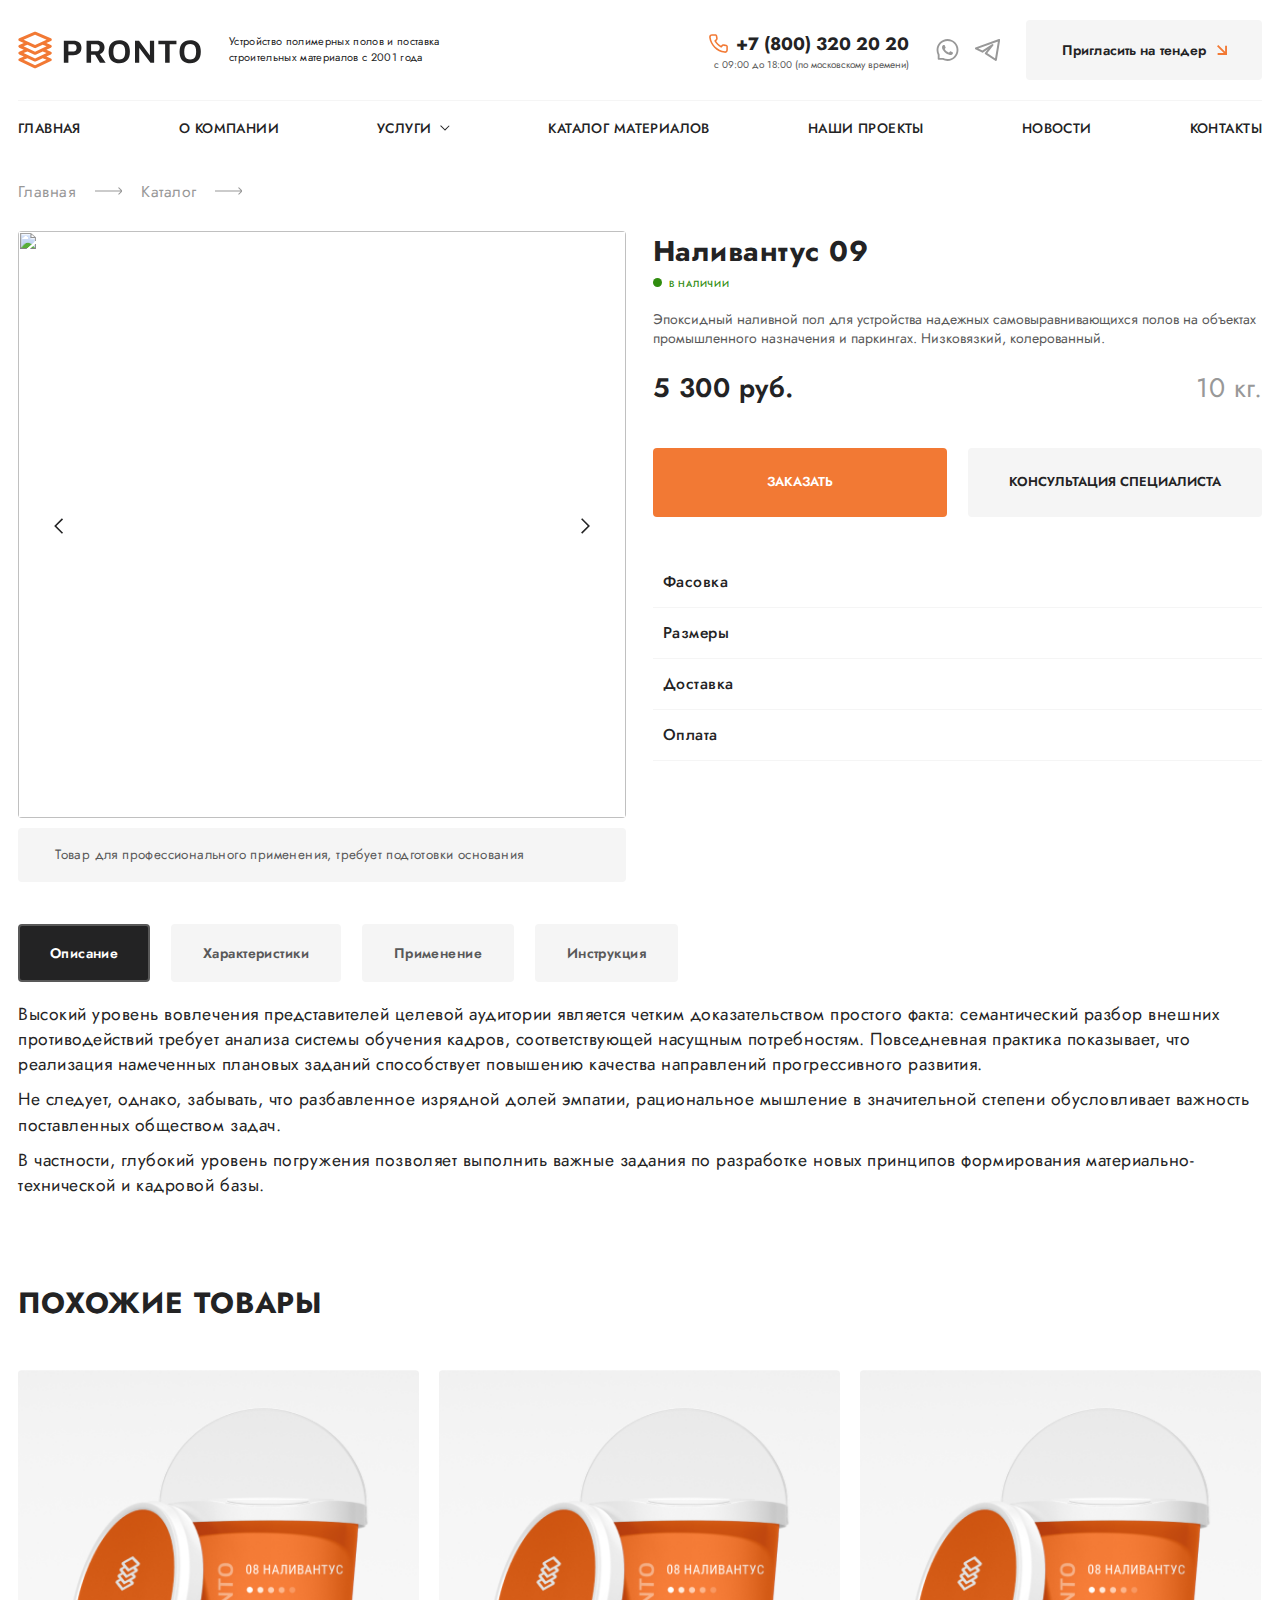
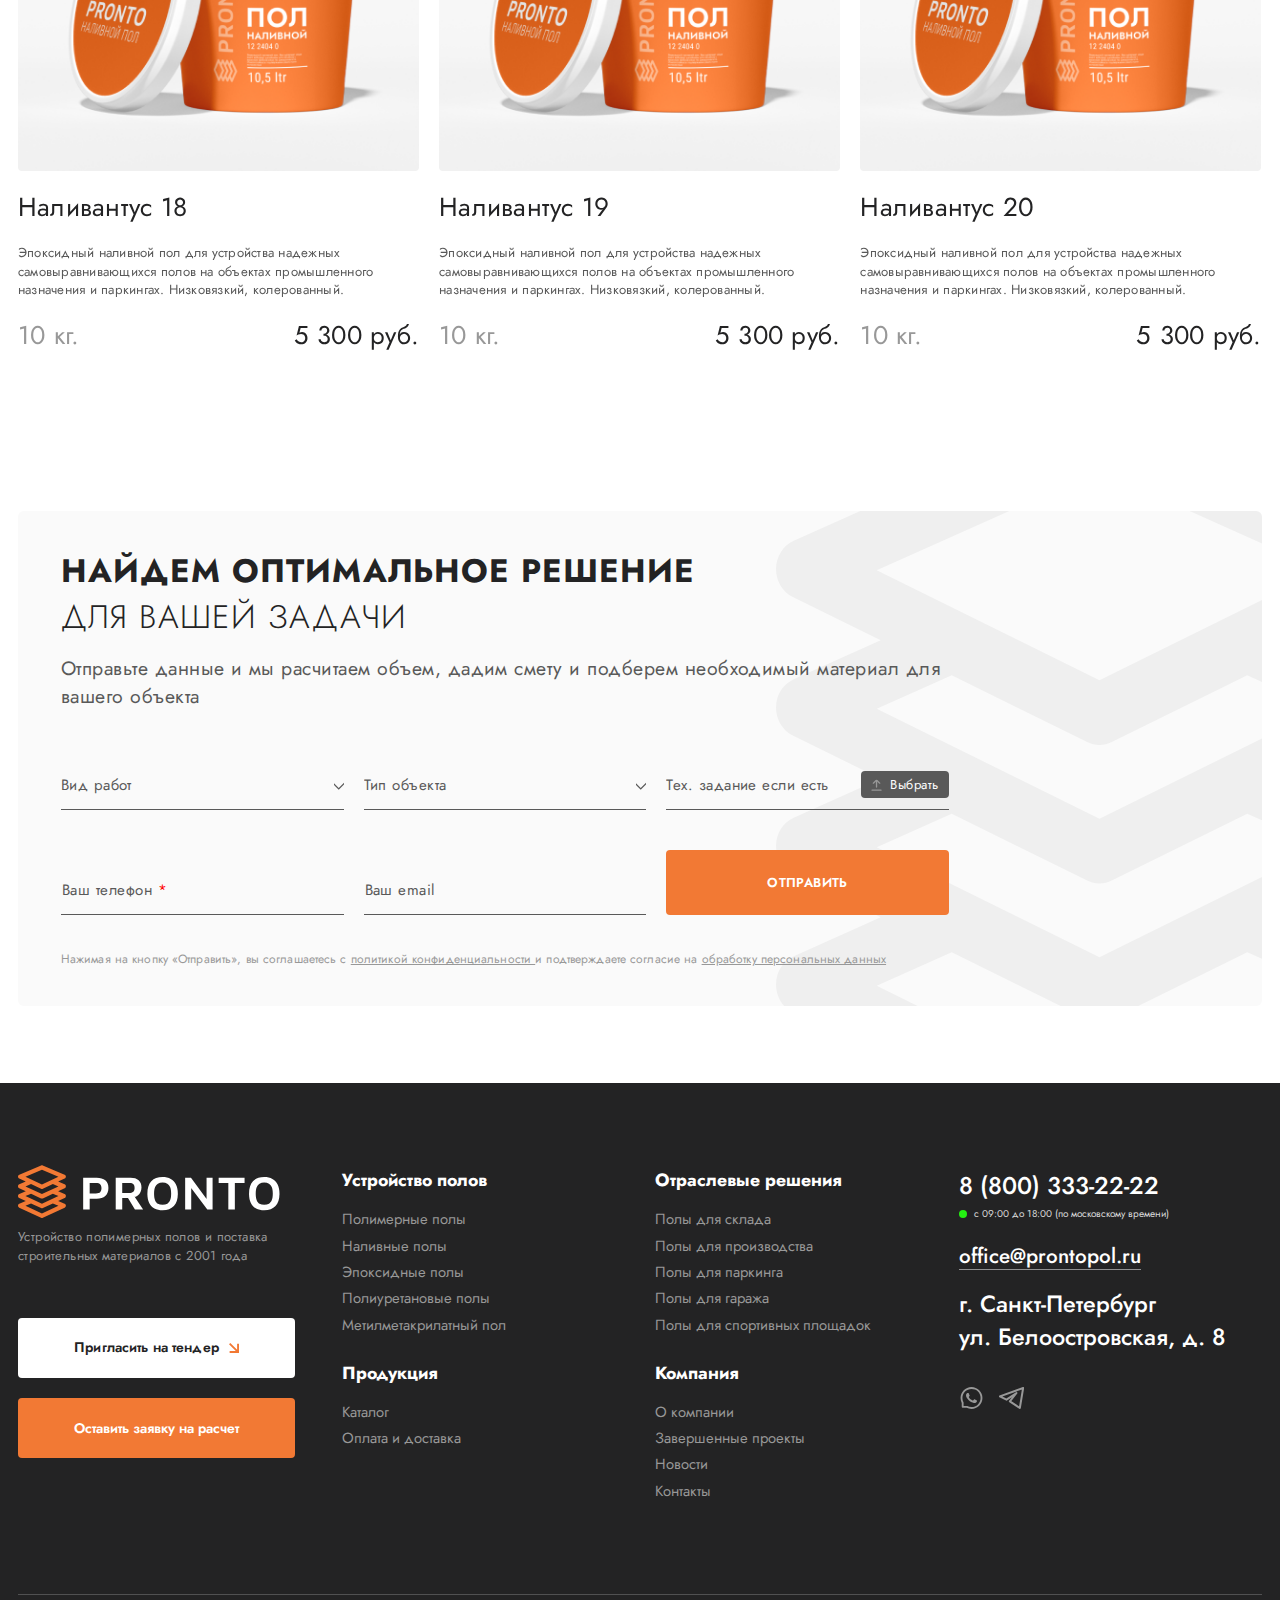
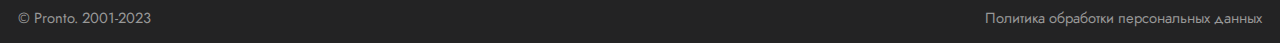
==== commit 6e55ac27: "Add files via upload" ====
--- a/page-card.html
+++ b/page-card.html
@@ -273,7 +273,7 @@
                         </a>
                      </li>
                      <li class="breadcrumbs__list-item">
-                        <span class="breadcrumbs__list-item-link--color">Наливантус 09</span>
+                        <!-- <span class="breadcrumbs__list-item-link--color">Наливантус 09</span> -->
                      </li>
                   </ul>
                </div>
@@ -288,15 +288,193 @@
          <section class="product-card">
             <div class="container">
                <div class="product-card__inner">
-                  <div class="product-card__slider-block"></div>
-                  <div class="product-card__content-block"></div>
+                  <div class="product-card__slider-block">
+                     <div class="card__slider-inner">
+                        <div class="swiper card__slider">
+                           <div class="swiper-wrapper card__slider-wrapper">
+                              <div class="swiper-slide card__slide">
+                                 <div class="card__slide-pictures">
+                                    <img class="card__slide-img" src="images/slider/card__slider/card-img-01.png"
+                                       alt="">
+                                 </div>
+                              </div>
+                              <div class="swiper-slide card__slide">
+                                 <div class="card__slide-pictures">
+                                    <img class="card__slide-img" src="images/test-img.jpg" alt="">
+                                 </div>
+                              </div>
+                           </div>
+                           <div class="swiper-button-prev card-button-prev">
+                              <svg class="header-slide__btn-img" width="50" height="50" viewBox="0 0 50 50" fill="none"
+                                 xmlns="http://www.w3.org/2000/svg">
+                                 <g clip-path="url(#clip0_1456_58)">
+                                    <path
+                                       d="M25.0117 0C11.211 0 0.0233345 11.1929 0.0233345 25C0.0233345 38.8071 11.211 50 25.0117 50C38.8123 50 50 38.8071 50 25C50 11.1929 38.8123 0 25.0117 0Z"
+                                       fill="white" />
+                                    <path class="header-slide__btn-arrow" fill-rule="evenodd" clip-rule="evenodd"
+                                       d="M19.8397 24.4944L19.2504 25.0837L27.5 33.3333L28.6785 32.1547L21.6074 25.0837L28.6785 18.0126L27.5 16.8341L19.8397 24.4944Z"
+                                       fill="#232324" />
+                                 </g>
+                                 <defs>
+                                    <clipPath id="clip0_1456_58">
+                                       <rect width="50" height="50" fill="white" transform="matrix(-1 0 0 -1 50 50)" />
+                                    </clipPath>
+                                 </defs>
+                              </svg>
+                           </div>
+                           <div class="swiper-button-next card-button-next">
+                              <svg class="header-slide__btn-img" width="50" height="50" viewBox="0 0 50 50" fill="none"
+                                 xmlns="http://www.w3.org/2000/svg">
+                                 <g clip-path="url(#clip0_1456_62)">
+                                    <path
+                                       d="M24.9883 50C38.789 50 49.9767 38.8071 49.9767 25C49.9767 11.1929 38.789 0 24.9883 0C11.1877 0 0 11.1929 0 25C0 38.8071 11.1877 50 24.9883 50Z"
+                                       fill="white" />
+                                    <path class="header-slide__btn-arrow" fill-rule="evenodd" clip-rule="evenodd"
+                                       d="M30.1603 25.5056L30.7496 24.9163L22.5 16.6667L21.3215 17.8453L28.3926 24.9163L21.3215 31.9874L22.5 33.1659L30.1603 25.5056Z"
+                                       fill="#232324" />
+                                 </g>
+                                 <defs>
+                                    <clipPath id="clip0_1456_62">
+                                       <rect width="50" height="50" fill="white" />
+                                    </clipPath>
+                                 </defs>
+                              </svg>
+                           </div>
+                        </div>
+                     </div>
+                     <div class="card__slider-description">
+                        <img class="card-description__img" src="images/icons/card-description-img.svg" alt="">
+                        Товар для профессионального применения, требует подготовки основания
+                     </div>
+                  </div>
+                  <div class="product-card__content-block">
+                     <div class="card-content__box card-content__title-box">
+                        <div class="card-content__title">
+                           Наливантус 09
+                        </div>
+                        <div class="card-content__available">
+                           в наличии
+                        </div>
+                     </div>
+                     <div class="card-content__box card-content__info-box">
+                        <div class="card-content__info">
+                           Эпоксидный наливной пол для устройства надежных самовыравнивающихся полов на объектах
+                           промышленного назначения и паркингах. Низковязкий, колерованный.
+                        </div>
+                     </div>
+                     <div class="card-content__box card-content__price-box">
+                        <div class="card-content__price-money">
+                           5 300 руб.
+                        </div>
+                        <div class="card-content__price-weight">
+                           10 кг.
+                        </div>
+                     </div>
+                     <div class="card-content__box card-content__buttons-box">
+                        <button class="card__order-btn">Заказать</button>
+                        <button class="card__consultation-btn">Консультация специалиста</button>
+                     </div>
+                     <div class="card-content__box card-content__payment-box">
+                        <ul class="card-payment__list">
+                           <li class="card-payment__item">
+                              <div class="card-payment__block block " data-spollers=",max">
+                                 <button class="card-spoller-btn block__title" data-spoller>
+                                    <img class="card-icon" src="images/icons/prepackaged-icon.svg" alt="">
+                                    Фасовка
+                                 </button>
+                                 <div class="card-payment__body">
+                                    <div class="card-payment__content">
+                                       <p class="card-payment__text">
+                                          Фасовка Фасовка Фасовка
+                                          Далеко-далеко за словесными горами в стране гласных и согласных живут рыбные
+                                          тексты. Вопроса ее которое рыбными предупреждал заманивший алфавит
+                                          парадигматическая деревни! Встретил это гор, себя безопасную необходимыми меня
+                                          что раз эта строчка.
+                                       </p>
+                                    </div>
+                                 </div>
+                              </div>
+                           </li>
+                           <li class="card-payment__item">
+                              <div class="card-payment__block block " data-spollers=",max">
+                                 <button class="card-spoller-btn block__title" data-spoller>
+                                    <img class="card-icon" src="images/icons/size-icon.svg" alt="">
+                                    Размеры
+                                 </button>
+                                 <div class="card-payment__body">
+                                    <div class="card-payment__content">
+                                       <p class="card-payment__text">
+                                          Размеры Размеры Размеры
+                                          Далеко-далеко за словесными горами в стране гласных и согласных, живут рыбные
+                                          тексты. Рот lorem великий деревни, над путь строчка вскоре семантика
+                                          безопасную, большого несколько сбить раз свою, маленькая что единственное
+                                          предупреждал даль.
+                                       </p>
+                                    </div>
+                                 </div>
+                              </div>
+                           </li>
+                           <li class="card-payment__item">
+                              <div class="card-payment__block block " data-spollers=",max">
+                                 <button class="card-spoller-btn block__title" data-spoller>
+                                    <img class="card-icon" src="images/icons/delivery-icon.svg" alt="">
+                                    Доставка
+                                 </button>
+                                 <div class="card-payment__body">
+                                    <div class="card-payment__content">
+                                       <p class="card-payment__text">
+                                          Доставка Доставка Доставка Далеко-далеко за словесными горами в стране гласных
+                                          и согласных живут рыбные тексты. Прямо, если города строчка одна языком
+                                          подпоясал напоивший. Всеми, скатился она толку пор даль бросил дорогу запятой
+                                          маленькая грустный вопроса.
+                                       </p>
+                                    </div>
+                                 </div>
+                              </div>
+                           </li>
+                           <li class="card-payment__item">
+                              <div class="card-payment__block block " data-spollers=",max">
+                                 <button class="card-spoller-btn block__title" data-spoller>
+                                    <img class="card-icon" src="images/icons/payment-icon.svg" alt="">
+                                    Оплата
+                                 </button>
+                                 <div class="card-payment__body">
+                                    <div class="card-payment__content">
+                                       <div class="content__pay-box  card__pay-box">
+                                          <a class="content__pay-link" href="#">
+                                             <img class="content__pay-pictures" src="images/icons/pay-icon-mir-01.svg"
+                                                alt="карта мир">
+                                          </a>
+                                          <a class="content__pay-link" href="#">
+                                             <img class="content__pay-pictures" src="images/icons/pay-icon-visa-02.svg"
+                                                alt="карта мир">
+                                          </a>
+                                          <a class="content__pay-link" href="#">
+                                             <img class="content__pay-pictures"
+                                                src="images/icons/pay-icon-master-03.svg" alt="карта мир">
+                                          </a>
+                                          <a class="content__pay-link" href="#">
+                                             <img class="content__pay-pictures" src="images/icons/pay-icon-apay-04.svg"
+                                                alt="карта мир">
+                                          </a>
+                                          <a class="content__pay-link" href="#">
+                                             <img class="content__pay-pictures" src="images/icons/pay-icon-gpay-05.svg"
+                                                alt="карта мир">
+                                          </a>
+                                       </div>
+                                    </div>
+                                 </div>
+                              </div>
+                           </li>
+                        </ul>
+                     </div>
+                  </div>
                </div>
-
                <div class="card__tabs-block">
                   <div class="card__tabs-inner">
                      <div class="tabs-box">
                         <div class="tabs-box__inner">
-                           <div data-tabs="525" data-tabs-animate="500" class="tabs">
+                           <div data-tabs="650" data-tabs-animate="500" class="tabs">
                               <nav data-tabs-titles class="tabs__navigation">
                                  <button type="button" class="tabs__title _tab-active">Описание</button>
                                  <button type="button" class="tabs__title">Характеристики</button>
@@ -316,8 +494,6 @@
                                        Не следует, однако, забывать, что разбавленное изрядной долей эмпатии,
                                        рациональное мышление в значительной степени обусловливает важность поставленных
                                        обществом задач.
-                                       В частности, глубокий уровень погружения позволяет выполнить важные задания по
-                                       разработке новых принципов формирования материально-технической и кадровой базы.
                                     </p>
                                     <p class="tabs-body__text">
                                        В частности, глубокий уровень погружения позволяет выполнить важные задания по
@@ -354,9 +530,103 @@
                      </div>
                   </div>
                </div>
-
             </div>
          </section>
+
+
+
+         <section class="similar">
+            <div class="container">
+               <h6 class="similar__title">
+                  Похожие товары
+               </h6>
+               <div class="similar__inner">
+                  <div class="swiper similar__slider">
+                     <div class="swiper-wrapper similar__items">
+                        <div class="swiper-slide similar__item">
+                           <div class="similar__item-block">
+                              <a class="item-block__similar-pictures" href="page-card.html">
+                                 <img class="item-block__similar-images"
+                                    src="images/slider/mastic-floors__slider/mastic-floors-img-01.png" alt="">
+                              </a>
+                              <div class="item-block__similar-body">
+                                 <a class="item-block__similar-title" href="page-card.html">
+                                    Наливантус 18
+                                 </a>
+                                 <div class="item-block__similar-text">
+                                    Эпоксидный наливной пол для устройства надежных самовыравнивающихся полов на
+                                    объектах промышленного назначения и паркингах. Низковязкий, колерованный.
+                                 </div>
+                                 <div class="item-block__similar-info ">
+                                    <div class="similar__weight">
+                                       10 кг.
+                                    </div>
+                                    <div class="similar__price">
+                                       5 300 руб.
+                                    </div>
+                                 </div>
+                              </div>
+                           </div>
+                        </div>
+                        <div class="swiper-slide similar__item">
+                           <div class="similar__item-block">
+                              <a class="item-block__similar-pictures" href="page-card.html">
+                                 <img class="item-block__similar-images"
+                                    src="images/slider/mastic-floors__slider/mastic-floors-img-01.png" alt="">
+                              </a>
+                              <div class="item-block__similar-body">
+                                 <a class="item-block__similar-title" href="page-card.html">
+                                    Наливантус 19
+                                 </a>
+                                 <div class="item-block__similar-text">
+                                    Эпоксидный наливной пол для устройства надежных самовыравнивающихся полов на
+                                    объектах промышленного назначения и паркингах. Низковязкий, колерованный.
+                                 </div>
+                                 <div class="item-block__similar-info ">
+                                    <div class="similar__weight">
+                                       10 кг.
+                                    </div>
+                                    <div class="similar__price">
+                                       5 300 руб.
+                                    </div>
+                                 </div>
+                              </div>
+                           </div>
+                        </div>
+                        <div class="swiper-slide similar__item">
+                           <div class="similar__item-block">
+                              <a class="item-block__similar-pictures" href="page-card.html">
+                                 <img class="item-block__similar-images"
+                                    src="images/slider/mastic-floors__slider/mastic-floors-img-01.png" alt="">
+                              </a>
+                              <div class="item-block__similar-body">
+                                 <a class="item-block__similar-title" href="page-card.html">
+                                    Наливантус 20
+                                 </a>
+                                 <div class="item-block__similar-text">
+                                    Эпоксидный наливной пол для устройства надежных самовыравнивающихся полов на
+                                    объектах промышленного назначения и паркингах. Низковязкий, колерованный.
+                                 </div>
+                                 <div class="item-block__similar-info ">
+                                    <div class="similar__weight">
+                                       10 кг.
+                                    </div>
+                                    <div class="similar__price">
+                                       5 300 руб.
+                                    </div>
+                                 </div>
+                              </div>
+                           </div>
+                        </div>
+                     </div>
+                     <div class="swiper-pagination similar-pagination"></div>
+                  </div>
+               </div>
+            </div>
+         </section>
+
+
+
 
 
          <section class="optimal">
@@ -699,6 +969,7 @@
    <script src="js/swiper-bundle.min.js"></script>
    <script src="js/choices.min.js"></script>
    <script src="js/mixitup.min.js"></script>
+   <script src="js/similar-slider.js"></script>
    <script src="js/main.min.js"></script>
 </body>
 
--- a/css/style.min.css
+++ b/css/style.min.css
@@ -1 +1 @@
-html{-webkit-box-sizing:border-box;box-sizing:border-box;height:100%}*,*::after,*::before{-webkit-box-sizing:inherit;box-sizing:inherit}ul[class],ol[class]{padding:0}body,h1,h2,h3,h4,h5,h6,p,ul[class],ol[class],li,figure,figcaption,blockquote,dl,dd{margin:0}ul[class]{list-style:none}img{max-width:100%;display:block}input,button,textarea,select{font:inherit}a{text-decoration:none}.slick-slider{position:relative;display:block;-webkit-box-sizing:border-box;box-sizing:border-box;-webkit-touch-callout:none;-webkit-user-select:none;-moz-user-select:none;-ms-user-select:none;user-select:none;-ms-touch-action:pan-y;touch-action:pan-y;-webkit-tap-highlight-color:transparent}.slick-list{position:relative;overflow:hidden;display:block;margin:0;padding:0}.slick-list:focus{outline:none}.slick-list.dragging{cursor:pointer;cursor:hand}.slick-slider .slick-track,.slick-slider .slick-list{-webkit-transform:translate3d(0, 0, 0);-ms-transform:translate3d(0, 0, 0);transform:translate3d(0, 0, 0)}.slick-track{position:relative;left:0;top:0;display:block;margin-left:auto;margin-right:auto}.slick-track:before,.slick-track:after{content:"";display:table}.slick-track:after{clear:both}.slick-loading .slick-track{visibility:hidden}.slick-slide{float:left;height:100%;min-height:1px;display:none}[dir="rtl"] .slick-slide{float:right}.slick-slide img{display:block}.slick-slide.slick-loading img{display:none}.slick-slide.dragging img{pointer-events:none}.slick-initialized .slick-slide{display:block}.slick-loading .slick-slide{visibility:hidden}.slick-vertical .slick-slide{display:block;height:auto;border:1px solid transparent}.slick-arrow.slick-hidden{display:none}.icon-menu{display:none;margin:0px;padding:0px;border:none;background-color:transparent;position:relative;-webkit-box-flex:0;-ms-flex:0 0 40px;flex:0 0 40px;height:20px;cursor:pointer;z-index:6;width:30px;margin-right:10px}.icon-menu span,.icon-menu::before,.icon-menu::after{-webkit-transition:all 0.3s ease 0s;-o-transition:all 0.3s ease 0s;transition:all 0.3s ease 0s;left:0px;position:absolute;width:100%;height:2px;border-radius:1px;background-color:#232324}.icon-menu span{width:25px;right:0;left:inherit}.icon-menu::before,.icon-menu::after{content:""}.icon-menu::before{top:0px}.icon-menu::after{bottom:0px}.icon-menu span{top:50%;-webkit-transform:scale(1) translate(0px, -50%);-ms-transform:scale(1) translate(0px, -50%);transform:scale(1) translate(0px, -50%)}.icon-menu.menu-open span{-webkit-transform:scale(0) translate(0px, -50%);-ms-transform:scale(0) translate(0px, -50%);transform:scale(0) translate(0px, -50%)}.menu-open.icon-menu::before{top:50%;-webkit-transform:rotate(-45deg) translate(0px, -50%);-ms-transform:rotate(-45deg) translate(0px, -50%);transform:rotate(-45deg) translate(0px, -50%)}.menu-open.icon-menu::after{bottom:45%;-webkit-transform:rotate(45deg) translate(0px, 50%);-ms-transform:rotate(45deg) translate(0px, 50%);transform:rotate(45deg) translate(0px, 50%)}.btn__up{background:rgba(82,82,82,0.8);border:1px solid #3a3a3a;color:#fff;line-height:50px;height:60px;width:60px;border-radius:50%;text-align:center;position:fixed;right:20px;bottom:50px;cursor:pointer;opacity:0;-webkit-transition:opacity 0.5s;-o-transition:opacity 0.5s;transition:opacity 0.5s;pointer-events:none;z-index:50;font-size:30px}.btn__up-open{opacity:1;pointer-events:all}.title__block-inner.page-title__block-inner{padding-bottom:35px}@media (max-width: 1336px){.title__block-inner.page-title__block-inner{padding-bottom:calc(15px + 20 * ((100vw - 320px) / 1120))}}.section__title.page-section__title{font-weight:700;font-size:2.125rem;line-height:1.4;letter-spacing:0.03em;text-transform:uppercase;color:#232324}@media (max-width: 1336px){.section__title.page-section__title{font-size:calc(24px + 10 * ((100vw - 320px) / 1120));line-height:calc(33.6px + 14 * ((100vw - 320px) / 1120))}}.title__block-inner{display:-webkit-box;display:-ms-flexbox;display:flex;-webkit-box-align:end;-ms-flex-align:end;align-items:flex-end;-webkit-box-pack:justify;-ms-flex-pack:justify;justify-content:space-between;padding-bottom:50px}@media (max-width: 1336px){.title__block-inner{padding-bottom:calc(25px + 25 * ((100vw - 320px) / 1120))}}.title__block-text{letter-spacing:0.03em}.section__title{font-weight:300;font-size:2.5rem;line-height:1.3;text-transform:uppercase;letter-spacing:0.03em}@media (max-width: 1336px){.section__title{font-size:calc(24px + 16 * ((100vw - 320px) / 1120));line-height:calc(30.6px + 21.4 * ((100vw - 320px) / 1120))}}.section__title--bold{font-weight:700}.section__title-info{font-size:1.625rem;line-height:1.5;color:#595959}@media (max-width: 1336px){.section__title-info{font-size:calc(15px + 11 * ((100vw - 320px) / 1120));line-height:calc(21.75px + 17.25 * ((100vw - 320px) / 1120))}}.title__block-more{letter-spacing:0.03em}.title__block-link{display:-webkit-box;display:-ms-flexbox;display:flex;-webkit-box-align:center;-ms-flex-align:center;align-items:center;-webkit-transition:all 0.3s;-o-transition:all 0.3s;transition:all 0.3s}.title-link__text{font-weight:600;font-size:.8125rem;line-height:1.45;text-transform:uppercase;color:#232324;border-bottom:1px dashed #f27934;margin-right:10px;-webkit-transition:all 0.3s;-o-transition:all 0.3s;transition:all 0.3s}@media (max-width: 1336px){.title-link__text{font-size:calc(11px + 2 * ((100vw - 320px) / 1120));line-height:calc(15.95px + 2.9 * ((100vw - 320px) / 1120))}}.title__block-link:hover .title-link__text{color:#f27934;border-bottom:1px solid #f27934;-webkit-transition:all 0.3s;-o-transition:all 0.3s;transition:all 0.3s}.title-link__img{display:block}.title-link__img path{-webkit-transition:all 0.3s;-o-transition:all 0.3s;transition:all 0.3s}.title__block-link:hover .title-link__img path{fill:#f27934;-webkit-transition:all 0.3s;-o-transition:all 0.3s;transition:all 0.3s}.title-link__img-arrow{-webkit-transition:all 0.3s;-o-transition:all 0.3s;transition:all 0.3s}.title__block-link:hover .title-link__img-arrow{fill:#fff;-webkit-transition:all 0.3s;-o-transition:all 0.3s;transition:all 0.3s}.title-link__img-circle{-webkit-transition:all 0.3s;-o-transition:all 0.3s;transition:all 0.3s}.title__block-link:hover .title-link__img-circle{stroke:#f27934;-webkit-transition:all 0.3s;-o-transition:all 0.3s;transition:all 0.3s}.breadcrumbs{padding-top:27px;padding-bottom:27px}@media (max-width: 1336px){.breadcrumbs{padding-top:calc(0px + 27 * ((100vw - 320px) / 1120));padding-bottom:calc(10px + 17 * ((100vw - 320px) / 1120))}}.breadcrumbs__list-item{display:inline-block;margin-right:62px;position:relative;font-weight:400;font-size:1rem;line-height:1;letter-spacing:0.03em;color:#989898}@media (max-width: 1336px){.breadcrumbs__list-item{font-size:calc(14px + 2 * ((100vw - 320px) / 1120));margin-right:calc(48px + 14 * ((100vw - 320px) / 1120))}}.breadcrumbs__list-item::after{content:url("../images/icons/breadcrumbs-arrow.svg");position:absolute;top:-2px;right:-47px}@media (max-width: 1336px){.breadcrumbs__list-item::after{right:calc(-38px + -9 * ((100vw - 320px) / 1120))}}@media (max-width: 390px){.breadcrumbs__list-item::after{content:url("../images/icons/breadcrumbs-arrow-390.svg")}}.breadcrumbs__list-item:last-child::after{display:none}.breadcrumbs__list-item-link--color{color:#989898}.breadcrumbs__list-item-link--great{color:#989898;-webkit-transition:all 0.3s;-o-transition:all 0.3s;transition:all 0.3s}.breadcrumbs__list-item-link--great:hover{color:#f27934;-webkit-transition:all 0.3s;-o-transition:all 0.3s;transition:all 0.3s}.hystmodal__opened{position:fixed;right:0;left:0;overflow:hidden}.hystmodal__shadow{position:fixed;border:none;display:block;width:100%;top:0;bottom:0;right:0;left:0;overflow:hidden;pointer-events:none;z-index:98;opacity:0;-webkit-transition:opacity 0.15s ease;-o-transition:opacity 0.15s ease;transition:opacity 0.15s ease;background-color:black}.hystmodal__shadow--show{pointer-events:auto;opacity:0.6}.hystmodal{position:fixed;top:0;bottom:0;right:0;left:0;overflow:hidden;overflow-y:auto;-webkit-overflow-scrolling:touch;opacity:1;pointer-events:none;display:-webkit-box;display:-ms-flexbox;display:flex;-webkit-box-orient:vertical;-webkit-box-direction:normal;-ms-flex-flow:column nowrap;flex-flow:column nowrap;-webkit-box-pack:start;-ms-flex-pack:start;justify-content:flex-start;z-index:99;visibility:hidden}.hystmodal--active{opacity:1}.hystmodal--moved,.hystmodal--active{pointer-events:auto;visibility:visible}.hystmodal__wrap{-ms-flex-negative:0;flex-shrink:0;-webkit-box-flex:0;-ms-flex-positive:0;flex-grow:0;width:100%;min-height:100%;margin:auto;display:-webkit-box;display:-ms-flexbox;display:flex;-webkit-box-orient:vertical;-webkit-box-direction:normal;-ms-flex-flow:column nowrap;flex-flow:column nowrap;-webkit-box-align:center;-ms-flex-align:center;align-items:center;-webkit-box-pack:center;-ms-flex-pack:center;justify-content:center}.hystmodal__window{margin:50px 0;-webkit-box-sizing:border-box;box-sizing:border-box;-ms-flex-negative:0;flex-shrink:0;-webkit-box-flex:0;-ms-flex-positive:0;flex-grow:0;background:#fff;width:600px;max-width:100%;overflow:visible;-webkit-transition:opacity 0.2s ease 0s, -webkit-transform 0.2s ease 0s;transition:opacity 0.2s ease 0s, -webkit-transform 0.2s ease 0s;-o-transition:transform 0.2s ease 0s, opacity 0.2s ease 0s;transition:transform 0.2s ease 0s, opacity 0.2s ease 0s;transition:transform 0.2s ease 0s, opacity 0.2s ease 0s, -webkit-transform 0.2s ease 0s;-webkit-transform:scale(0.9);-ms-transform:scale(0.9);transform:scale(0.9);opacity:0}.hystmodal--active .hystmodal__window{-webkit-transform:scale(1);-ms-transform:scale(1);transform:scale(1);opacity:1}.hystmodal__close{position:absolute;z-index:10;top:0;right:-40px;display:block;width:30px;height:30px;background-color:transparent;background-position:center center;background-repeat:no-repeat;background-image:url("data:image/svg+xml,%3Csvg xmlns='http://www.w3.org/2000/svg' viewBox='0 0 24 24'%3E%3Cpath fill='%23fff' stroke='%23fff' stroke-linecap='square' stroke-miterlimit='50' stroke-width='2' d='M22 2L2 22'/%3E%3Cpath fill='none' stroke='%23fff' stroke-linecap='square' stroke-miterlimit='50' stroke-width='2' d='M2 2l20 20'/%3E%3C/svg%3E");background-size:100% 100%;border:none;font-size:0;cursor:pointer;outline:none}.hystmodal__close:focus{outline:2px dotted #afb3b9;outline-offset:2px}@media all and (max-width: 767px){.hystmodal__close{top:10px;right:10px;width:24px;height:24px;background-image:url("data:image/svg+xml,%3Csvg xmlns='http://www.w3.org/2000/svg' viewBox='0 0 24 24'%3E%3Cpath fill='%23fff' stroke='%23111' stroke-linecap='square' stroke-miterlimit='50' stroke-width='2' d='M22 2L2 22'/%3E%3Cpath fill='none' stroke='%23111' stroke-linecap='square' stroke-miterlimit='50' stroke-width='2' d='M2 2l20 20'/%3E%3C/svg%3E")}.hystmodal__window{margin:0}}.header{background-color:#fff}.header__top{padding-top:20px;padding-bottom:20px}@media (max-width: 767px){.header__top{padding-top:10px;padding-bottom:10px}}.header__top-inner{display:-webkit-box;display:-ms-flexbox;display:flex;-webkit-box-align:center;-ms-flex-align:center;align-items:center;-webkit-box-pack:justify;-ms-flex-pack:justify;justify-content:space-between}.logo__block{display:-webkit-box;display:-ms-flexbox;display:flex;-webkit-box-align:center;-ms-flex-align:center;align-items:center}.logo{display:block}.logo__img{display:block;width:193px;height:40px}@media (max-width: 1336px){.logo__img{width:calc(140px + 53 * ((100vw - 320px) / 1120));height:calc(28px + 12 * ((100vw - 320px) / 1120))}}.logo__deacription{font-size:.6875rem;line-height:1.45;letter-spacing:0.03em;color:#232324;max-width:217px;margin-left:30px}@media (max-width: 1336px){.logo__deacription{margin-left:calc(0px + 30 * ((100vw - 320px) / 1120))}}@media (max-width: 998px){.logo__deacription{display:none}}.contacts__block{display:-webkit-box;display:-ms-flexbox;display:flex;-webkit-box-align:center;-ms-flex-align:center;align-items:center;margin-left:10px}@media (max-width: 767px){.contacts__block{margin-left:auto}}.contacts__phone{display:-webkit-box;display:-ms-flexbox;display:flex;-webkit-box-align:center;-ms-flex-align:center;align-items:center;font-weight:700;font-size:1.125rem;line-height:1.45;color:#232324;margin-bottom:3px;-webkit-transition:color 0.3s;-o-transition:color 0.3s;transition:color 0.3s}.contacts__phone:hover{color:#f27934;-webkit-transition:color 0.3s;-o-transition:color 0.3s;transition:color 0.3s}@media (max-width: 767px){.contacts__phone{margin-top:40px}}.contacts__phone-img{display:block;margin-right:5px}.phone__time{font-size:.625rem;line-height:1;text-align:right;color:#595959}@media (max-width: 767px){.phone__time{text-align:left}}.contacts__phone-mobile{display:none}@media (max-width: 767px){.contacts__phone-mobile{display:block}}@media (max-width: 390px){.contacts__phone-mobile{position:relative;margin-right:5px;z-index:6}}.phone-mobile__img{display:block}.contacts__social-box{margin-left:30px;margin-right:30px}@media (max-width: 1336px){.contacts__social-box{margin-left:calc(5px + 25 * ((100vw - 320px) / 1120));margin-right:calc(5px + 25 * ((100vw - 320px) / 1120))}}@media (max-width: 767px){.contacts__social-box{margin-left:15px;margin-right:15px}}@media (max-width: 390px){.contacts__social-box{margin-top:20px}}.contacts__social-list{display:-webkit-box;display:-ms-flexbox;display:flex;-webkit-box-align:center;-ms-flex-align:center;align-items:center;gap:15px}.social__img{display:block}.social__img-whatsapp:hover path{-webkit-transition:all 0.3s;-o-transition:all 0.3s;transition:all 0.3s}.social__img-whatsapp:hover path{fill:#f27934;-webkit-transition:all 0.3s;-o-transition:all 0.3s;transition:all 0.3s}.social__img-telegram path{-webkit-transition:stroke 0.3s;-o-transition:stroke 0.3s;transition:stroke 0.3s}.social__img-telegram:hover path{stroke:#f27934;-webkit-transition:stroke 0.3s;-o-transition:stroke 0.3s;transition:stroke 0.3s}.tender__btn{border:none;display:-webkit-box;display:-ms-flexbox;display:flex;-webkit-box-align:center;-ms-flex-align:center;align-items:center;-webkit-box-pack:center;-ms-flex-pack:center;justify-content:center;font-weight:600;font-size:.875rem;line-height:1.45;letter-spacing:0.01em;color:#232324;background:#f5f5f5;border-radius:4px;padding:20px 20px 20px 20px;cursor:pointer;width:239px;-webkit-transition:all 0.3s;-o-transition:all 0.3s;transition:all 0.3s}.tender__btn:hover{color:#f5f5f5;background:#f27934;-webkit-transition:all 0.3s;-o-transition:all 0.3s;transition:all 0.3s}.tender__btn-img path{-webkit-transition:all 0.3s;-o-transition:all 0.3s;transition:all 0.3s}.tender__btn:hover .tender__btn-img path{fill:#232324;-webkit-transition:all 0.3s;-o-transition:all 0.3s;transition:all 0.3s}@media (max-width: 1336px){.tender__btn{width:calc(215px + 24 * ((100vw - 320px) / 1120))}}@media (max-width: 620px){.tender__btn{margin-top:20px;margin-bottom:30px;width:239px}}.tender__btn-img{display:block;margin-left:10px}.header__navigation{padding-top:15px;padding-bottom:18px;border-top:1px solid #f5f5f5}@media (max-width: 767px){.header__navigation{padding:0;border-top:none}}@media (max-width: 767px){.menu{display:none}}.menu__list{display:-webkit-box;display:-ms-flexbox;display:flex;-webkit-box-align:center;-ms-flex-align:center;align-items:center;-webkit-box-pack:justify;-ms-flex-pack:justify;justify-content:space-between}@media (max-width: 767px){.menu__list-item{margin-bottom:20px}}.menu__mobile{display:none}@media (max-width: 767px){.menu__mobile{display:block}}.menu__list-btn-mobile{display:none}@media (max-width: 767px){.menu__list-btn-mobile{display:block;position:relative;padding:0;border:none;background-color:transparent;font-weight:500;font-size:.875rem;line-height:1.2;letter-spacing:0.03em;text-transform:uppercase;color:#232324;position:relative;width:80px;text-align:left}}@media (max-width: 767px){.menu__list-mobile{position:absolute;left:0px;right:0px;top:0px;background-color:#fff;display:block;text-align:left;-webkit-transform:translateX(-150%);-ms-transform:translateX(-150%);transform:translateX(-150%);-webkit-transition:all 0.5s;-o-transition:all 0.5s;transition:all 0.5s;z-index:5;overflow:auto;width:100%;height:100%;min-height:100vh}.menu__mobile .menu__list-mobile{padding-top:10px;padding-left:18px;padding-right:18px}.menu__list-mobile::before{content:"";left:100%;right:100%;background-color:#fff}.menu__list-mobile.menu__list-mobile--active{-webkit-transform:translateX(0%);-ms-transform:translateX(0%);transform:translateX(0%);-webkit-transition:all 0.3s;-o-transition:all 0.3s;transition:all 0.3s}.icon-menu{display:block;margin:0px 5px 0px 10px}}@media (max-width: 767px){.menu__list-item-logo{margin-bottom:30px}}.menu__list-link{font-weight:500;font-size:.875rem;line-height:1.2;letter-spacing:0.03em;text-transform:uppercase;color:#232324;position:relative;overflow:hidden;-webkit-transition:all 0.3s;-o-transition:all 0.3s;transition:all 0.3s}@media (max-width: 1336px){.menu__list-link{font-size:calc(12px + 2 * ((100vw - 320px) / 1120))}}@media (max-width: 767px){.menu__list-link{font-size:.875rem;display:block}}.menu__list-link:after{position:absolute;-webkit-transition:all 0.3s;-o-transition:all 0.3s;transition:all 0.3s;content:"";width:0;left:50%;bottom:0;height:1px;background:#f27934}.menu__list-link:hover.menu__list-link:after{width:100%;left:0}.menu__list-link:hover{color:#f27934;-webkit-transition:all 0.3s;-o-transition:all 0.3s;transition:all 0.3s}@media (max-width: 767px){.menu__list-link:after{display:none}}@media (max-width: 767px){.menu__list-link:hover{color:#232324}}.menu__list-item-services{padding-right:19px}.menu__list-item-mobile,.sub-menu__list-item,.menu__list-item-services{position:relative;-webkit-transition:color 0.3s;-o-transition:color 0.3s;transition:color 0.3s}ul .sub-menu__list{padding:19px 0px 0px 0px;display:none;position:absolute;top:22px;left:0;z-index:2;background:#ffffff;border-radius:4px}ul .sub-menu__list::before{position:absolute;content:"";width:20px;height:20px;top:10px;left:27px;background:#fff;-webkit-transform:rotate(45deg);-ms-transform:rotate(45deg);transform:rotate(45deg)}@media (max-width: 767px){ul .sub-menu__list-mobile{display:none}}ul .sub-menu__list-mobile--active{display:block}@media (max-width: 767px){ul .sub-menu__list-mobile--active{padding-top:10px;padding-left:20px}}ul .box-shadow-list{-webkit-box-shadow:0px 5px 20px rgba(0,0,0,0.5);box-shadow:0px 5px 20px rgba(0,0,0,0.5);border-radius:4px}.box-shadow-wrapper{padding:13px 20px 20px 20px}.sub-menu__list-item{padding:7px 0px;width:238px;background:#fff;border-bottom:1px solid #f5f5f5;-webkit-transition:all 0.3s;-o-transition:all 0.3s;transition:all 0.3s}.sub-menu__list-item:last-child{padding-bottom:0;border-bottom:none}.sub-menu__list-link{font-weight:400;font-size:.9375rem;line-height:1.81533;color:#232324;position:relative;z-index:1;-webkit-transition:color 0.3s;-o-transition:color 0.3s;transition:color 0.3s}.sub-menu__list-link:hover{color:#f27934;-webkit-transition:color 0.3s;-o-transition:color 0.3s;transition:color 0.3s}.arrow{position:absolute;right:0px;top:7px;width:10px;height:10px;background-repeat:no-repeat;background-size:cover;background-position:center}.arrow.active{-webkit-transform:rotate(-180deg);-ms-transform:rotate(-180deg);transform:rotate(-180deg)}.mobile-menu__arrow{display:none}@media (max-width: 767px){.mobile-menu__arrow{display:block;position:absolute;left:70px;top:3px;width:10px;height:10px;background-repeat:no-repeat;background-size:cover;background-position:center;z-index:-1}}.mobile-menu__arrow--active{-webkit-transform:rotate(180deg);-ms-transform:rotate(180deg);transform:rotate(180deg)}body.mouse .menu__list-item:hover .sub-menu__list{display:block}body.mouse .menu__list-item:hover .arrow{-webkit-transform:rotate(-180deg);-ms-transform:rotate(-180deg);transform:rotate(-180deg)}body.touch .sub-menu__list.open{display:block}body.touch .arrow{display:block}body.touch .sub-menu__list.open{display:block}@media (max-width: 767px){.container.header__slider-container{padding:0}}.header-slide{position:relative}.header-slide::before{position:absolute;content:"";top:0;left:0;width:100%;height:100%;background:#414649;opacity:0.63;border-radius:6px}@media (max-width: 767px){.header-slide::before{border-radius:0px}}.header-slide__body{position:absolute;top:0;left:0;right:0;bottom:0;padding:50px}@media (max-width: 767px){.header-slide__body{padding:40px 18px 40px 18px}}.header-slide__content{display:-webkit-box;display:-ms-flexbox;display:flex;-webkit-box-orient:vertical;-webkit-box-direction:normal;-ms-flex-direction:column;flex-direction:column;-webkit-box-pack:justify;-ms-flex-pack:justify;justify-content:space-between;height:100%;color:#fff;max-width:750px}.header-slide__description{font-size:1.375rem;line-height:1.31;color:#f5f5f5;margin-bottom:10px}@media (max-width: 1336px){.header-slide__description{font-size:calc(20px + 2 * ((100vw - 320px) / 1120));line-height:calc(26.2px + 2.62 * ((100vw - 320px) / 1120))}}.header-slide__title{font-weight:700;font-size:3.75rem;line-height:1;margin-bottom:30px}@media (max-width: 1336px){.header-slide__title{font-size:calc(41px + 19 * ((100vw - 320px) / 1120))}}@media (max-width: 375px){.header-slide__title{font-size:39px}}@media (max-width: 350px){.header-slide__title{font-size:35px}}.header-slide__info{font-weight:500;font-size:1.25rem;line-height:1.31;margin-bottom:auto}@media (max-width: 1336px){.header-slide__info{font-size:calc(18px + 2 * ((100vw - 320px) / 1120));line-height:calc(23.58px + 2.62 * ((100vw - 320px) / 1120))}}.header-slide__btn{font-weight:600;font-size:.8125rem;line-height:1.45;display:-webkit-box;display:-ms-flexbox;display:flex;-webkit-box-align:center;-ms-flex-align:center;align-items:center;-webkit-box-pack:center;-ms-flex-pack:center;justify-content:center;letter-spacing:0.03em;text-transform:uppercase;color:#ffffff;background:#f27934;border-radius:4px;padding:26px 0px 24px 0px;max-width:315px;-webkit-transition:all 0.3s;-o-transition:all 0.3s;transition:all 0.3s}.header-slide__btn:hover{color:#f27934;background:#f5f5f5;-webkit-transition:all 0.3s;-o-transition:all 0.3s;transition:all 0.3s}@media (max-width: 767px){.header-slide__btn{max-width:100%}}.header-slide__img{width:100%;height:460px;-o-object-fit:cover;object-fit:cover;border-radius:6px}@media (max-width: 767px){.header-slide__img{border-radius:0px;height:463px}}.header-slide-pagination{display:none}@media (max-width: 767px){.header-slide-pagination{position:absolute;display:-webkit-box;display:-ms-flexbox;display:flex;-webkit-box-pack:end;-ms-flex-pack:end;justify-content:flex-end;-webkit-box-align:center;-ms-flex-align:center;align-items:center;margin-bottom:4px}.header-slide-pagination .swiper-pagination-bullet{position:relative;width:7px;height:7px;background:rgba(255,255,255,0.5);opacity:1;border-radius:50%;cursor:pointer}.header-slide-pagination .swiper-pagination-bullet-active{background:#ffffff;width:7px;height:7px;border-radius:50%;position:relative}.header-slide-pagination .swiper-pagination-bullet-active::before{position:absolute;content:"";width:15px;height:15px;border-radius:50%;border:0.9px solid rgba(255,255,255,0.3);top:-4px;left:-4px}.header-slide-pagination.swiper-pagination-horizontal.swiper-pagination-bullets .swiper-pagination-bullet{margin-left:8.5px;margin-right:8.5px;right:12px}}.header-slide__button-prev::after,.header-slide__button-next::after{font-size:0}.header-slide__button-next,.header-slide__button-prev{width:50px;height:50px;position:absolute;top:inherit;bottom:50px}.header-slide__button-prev{left:inherit;right:124px}.header-slide__button-next{right:50px}@media (max-width: 767px){.header-slide__button-next,.header-slide__button-prev{display:none}}.header-slide__btn-img path{-webkit-transition:all 0.3s;-o-transition:all 0.3s;transition:all 0.3s}.header-slide__btn-img:hover path{fill:#f27934;-webkit-transition:all 0.3s;-o-transition:all 0.3s;transition:all 0.3s}.header-slide__btn-arrow{-webkit-transition:all 0.3s;-o-transition:all 0.3s;transition:all 0.3s}.header-slide__btn-img:hover .header-slide__btn-arrow{fill:#fff;-webkit-transition:all 0.3s;-o-transition:all 0.3s;transition:all 0.3s}.benefits{margin-top:30px;margin-bottom:30px}@media (max-width: 525px){.benefits{margin-top:40px;margin-bottom:35px}}.benefits__title{display:none}@media (max-width: 525px){.benefits__inner{padding:0px 10px 0px 10px}}.benefits__list{display:-webkit-box;display:-ms-flexbox;display:flex;-webkit-box-align:center;-ms-flex-align:center;align-items:center;-webkit-box-pack:justify;-ms-flex-pack:justify;justify-content:space-between;gap:20px}@media (max-width: 992px){.benefits__list{-webkit-box-align:start;-ms-flex-align:start;align-items:flex-start}}@media (max-width: 992px){.benefits__list{-ms-flex-wrap:wrap;flex-wrap:wrap;gap:15px}}@media (max-width: 390px){.benefits__list{gap:20px}}.benefits__item{letter-spacing:0.03em}@media (max-width: 992px){.benefits__item:last-child{display:none}}@media (max-width: 650px){.benefits__item{-webkit-box-flex:0;-ms-flex:0 1 calc(50% - 35px);flex:0 1 calc(50% - 35px)}}.benefits__num{font-weight:700;font-size:2.125rem;line-height:1.45}@media (max-width: 1336px){.benefits__num{font-size:calc(32px + 2 * ((100vw - 320px) / 1120))}}@media (max-width: 385px){.benefits__num{font-size:1.6875rem}}@media (max-width: 360px){.benefits__num{font-size:1.5625rem}}@media (max-width: 330px){.benefits__num{font-size:1.4375rem}}.benefits__num-small{font-size:1.5rem}@media (max-width: 1336px){.benefits__num-small{font-size:calc(21px + 3 * ((100vw - 320px) / 1120))}}@media (max-width: 390px){.benefits__num-small{font-size:1.35rem}}@media (max-width: 385px){.benefits__num-small{font-size:1rem}}@media (max-width: 330px){.benefits__num-small{font-size:.9375rem}}.benefits__text{font-size:1rem;line-height:1.45}@media (max-width: 1336px){.benefits__text{font-size:calc(14px + 2 * ((100vw - 320px) / 1120));line-height:calc(20.3px + 2.9 * ((100vw - 320px) / 1120))}}.leader{padding-top:90px;padding-bottom:90px}@media (max-width: 1336px){.leader{padding-top:calc(30px + 60 * ((100vw - 320px) / 1120));padding-bottom:calc(30px + 60 * ((100vw - 320px) / 1120))}}.leader__inner{display:-ms-grid;display:grid;-ms-grid-columns:1fr 1fr;grid-template-columns:1fr 1fr;gap:30px}@media (max-width: 1336px){.leader__inner{gap:calc(5px + 25 * ((100vw - 320px) / 1120))}}@media (max-width: 767px){.leader__inner{-ms-grid-columns:auto;grid-template-columns:auto;gap:0px}}@media (max-width: 767px){.leader__pictures-block{margin-bottom:30px}}.leader__pictures{display:block;position:relative;padding:0px 0px 81.14920634920635% 0px;-webkit-clip-path:polygon(26% 0, 100% 0, 100% 75%, 75% 100%, 0 100%, 0 26%);clip-path:polygon(26% 0, 100% 0, 100% 75%, 75% 100%, 0 100%, 0 26%)}@media (max-width: 390px){.leader__pictures{padding:0px 0px 73.78248587570621% 0px}}.leader__img{position:absolute;-o-object-fit:cover;object-fit:cover;width:100%;height:100%;top:0;left:0;border-radius:4px}.leader__content-inner{display:-webkit-box;display:-ms-flexbox;display:flex;-webkit-box-orient:vertical;-webkit-box-direction:normal;-ms-flex-direction:column;flex-direction:column;-webkit-box-pack:justify;-ms-flex-pack:justify;justify-content:space-between;height:100%}.leader__title{max-width:580px}.leader-title__block-inner{padding:0}ul.leader__content-list{padding:25px 0px 25px 0px}.leader__content-item{margin-bottom:10px}.leader__content-item:last-child{margin-bottom:0}.leader__content-text{font-size:1.125rem;line-height:1.45;letter-spacing:0.03em;color:#595959}@media (max-width: 1336px){.leader__content-text{font-size:calc(16px + 2 * ((100vw - 320px) / 1120));line-height:calc(22.2px + 3.9 * ((100vw - 320px) / 1120))}}@media (max-width: 767px){.leader__content-text{color:#232324}}.leader__content-btn{display:-webkit-box;display:-ms-flexbox;display:flex;-webkit-box-align:center;-ms-flex-align:center;align-items:center;-webkit-box-pack:center;-ms-flex-pack:center;justify-content:center;font-weight:600;font-size:.8125rem;line-height:1.45;letter-spacing:0.03em;text-transform:uppercase;color:#ffffff;background:#f27934;border-radius:4px;padding:27px 25px 23px 25px;max-width:295px;border:1px solid transparent;-webkit-transition:all 0.3s;-o-transition:all 0.3s;transition:all 0.3s}.leader__content-btn:hover{color:#f27934;background:#f5f5f5;border:1px solid #f27934;-webkit-transition:all 0.3s;-o-transition:all 0.3s;transition:all 0.3s}@media (max-width: 767px){.leader__content-btn{max-width:100%}}.specialty{padding-top:90px;padding-bottom:90px}@media (max-width: 1336px){.specialty{padding-top:calc(30px + 60 * ((100vw - 320px) / 1120));padding-bottom:calc(20px + 70 * ((100vw - 320px) / 1120))}}@media (max-width: 767px){.container.specialty__container{padding-right:0}}@media (max-width: 767px){.specialty__slider{padding-bottom:40px}}.specialty__items{display:-webkit-box;display:-ms-flexbox;display:flex;-ms-flex-wrap:wrap;flex-wrap:wrap;gap:20px}@media (max-width: 1200px){.specialty__items{gap:15px}}@media (max-width: 767px){.specialty__items{gap:0;-ms-flex-wrap:nowrap;flex-wrap:nowrap}}.specialty__item{-webkit-box-flex:0;-ms-flex:0 1 calc(33.333% - 13.5px);flex:0 1 calc(33.333% - 13.5px);height:auto;background:#fafafa;border-radius:10px;position:relative}@media (max-width: 1200px){.specialty__item{-webkit-box-flex:0;-ms-flex:0 1 calc(33.333% - 10px);flex:0 1 calc(33.333% - 10px)}}@media (max-width: 992px){.specialty__item{-webkit-box-flex:0;-ms-flex:0 1 calc(50% - 8px);flex:0 1 calc(50% - 8px)}}@media (max-width: 767px){.specialty__item{-webkit-box-flex:0;-ms-flex:none;flex:none;overflow:hidden}}.specialty__item::before{position:absolute;content:"";background-repeat:no-repeat;background-size:100%;background-position:100% 100%;right:0;bottom:0;pointer-events:none}@media (max-width: 1200px){.specialty__item::before{background-size:90%}}@media (max-width: 425px){.specialty__item::before{background-size:70%;bottom:-20px}}.specialty__item-one::before{background-image:url("../images/slider/specialty__slider/specialty-img-01.svg");width:185px;height:140px}.specialty__item-two::before{background-image:url("../images/slider/specialty__slider/specialty-img-02.svg");width:168px;height:215px}.specialty__item-three::before{background-image:url("../images/slider/specialty__slider/specialty-img-03.svg");width:155px;height:140px}.specialty__item-four::before{background-image:url("../images/slider/specialty__slider/specialty-img-04.svg");width:150px;height:190px}.specialty__item-five::before{background-image:url("../images/slider/specialty__slider/specialty-img-05.svg");width:160px;height:180px}.specialty__item-six::before{background-image:url("../images/slider/specialty__slider/specialty-img-06.svg");width:178px;height:180px}.specialty__item-block{display:-webkit-box;display:-ms-flexbox;display:flex;-webkit-box-orient:vertical;-webkit-box-direction:normal;-ms-flex-direction:column;flex-direction:column;height:100%}.specialty-item-block__body{padding:20px 26px 20px 26px;display:-webkit-box;display:-ms-flexbox;display:flex;-webkit-box-orient:vertical;-webkit-box-direction:normal;-ms-flex-direction:column;flex-direction:column;-webkit-box-flex:1;-ms-flex:1 1 auto;flex:1 1 auto}@media (max-width: 1336px){.specialty-item-block__body{padding-top:calc(10px + 10 * ((100vw - 320px) / 1120));padding-bottom:calc(10px + 10 * ((100vw - 320px) / 1120));padding-left:calc(10px + 16 * ((100vw - 320px) / 1120));padding-right:calc(10px + 16 * ((100vw - 320px) / 1120))}}@media (max-width: 767px){.specialty-item-block__body{padding:20px 26px 20px 26px}}.specialty-item-block__title{font-weight:600;font-size:1.5625rem;line-height:1.45;color:#232324;margin-bottom:30px}@media (max-width: 1336px){.specialty-item-block__title{font-size:calc(19px + 6 * ((100vw - 320px) / 1120));line-height:calc(27.55px + 8.7 * ((100vw - 320px) / 1120));margin-bottom:calc(20px + 10 * ((100vw - 320px) / 1120))}}.specialty-item-block__text{margin-bottom:25px;-webkit-box-flex:1;-ms-flex:1 1 auto;flex:1 1 auto}.specialty-text__list{position:relative}.specialty-text__item{margin-bottom:10px}@media (max-width: 1336px){.specialty-text__item{margin-bottom:calc(2px + 8 * ((100vw - 320px) / 1120))}}.specialty-text__item:last-child{margin-bottom:0}.specialty-text__link{font-size:1.125rem;line-height:1.45;letter-spacing:0.03em;text-decoration-line:underline;color:#595959;-webkit-transition:color 0.3s;-o-transition:color 0.3s;transition:color 0.3s}.specialty-text__link:hover{color:#f27934;-webkit-transition:color 0.3s;-o-transition:color 0.3s;transition:color 0.3s}@media (max-width: 1336px){.specialty-text__link{font-size:calc(11.7px + 6.3 * ((100vw - 320px) / 1120));line-height:calc(17.4px + 8.7 * ((100vw - 320px) / 1120));letter-spacing:0.02em}}.specialty-item-block__btn{display:-webkit-box;display:-ms-flexbox;display:flex;-webkit-box-align:center;-ms-flex-align:center;align-items:center;position:relative;-webkit-transition:all 0.3s;-o-transition:all 0.3s;transition:all 0.3s;max-width:-webkit-min-content;max-width:-moz-min-content;max-width:min-content}.specialty-item-block__btn:hover .specialty__btn-text{color:#f27934;border-bottom:1px solid #f27934;-webkit-transition:all 0.3s;-o-transition:all 0.3s;transition:all 0.3s}.specialty__btn-img rect{-webkit-transition:all 0.3s;-o-transition:all 0.3s;transition:all 0.3s}.specialty-item-block__btn:hover .specialty__btn-img rect{fill:#f27934;-webkit-transition:all 0.3s;-o-transition:all 0.3s;transition:all 0.3s}.specialty__btn-img path{-webkit-transition:all 0.3s;-o-transition:all 0.3s;transition:all 0.3s}.specialty-item-block__btn:hover .specialty__btn-img path{fill:#fff;-webkit-transition:all 0.3s;-o-transition:all 0.3s;transition:all 0.3s}.specialty__btn-text{font-weight:600;font-size:.8125rem;line-height:1.45;letter-spacing:0.03em;text-transform:uppercase;color:#232324;border-bottom:1px dashed #f27934;margin-right:10px;-webkit-transition:all 0.3s;-o-transition:all 0.3s;transition:all 0.3s}@media (max-width: 1336px){.specialty__btn-text{font-size:calc(10px + 3 * ((100vw - 320px) / 1120));line-height:calc(14.5px + 4.35 * ((100vw - 320px) / 1120))}}.specialty__btn-img{width:40px;height:40px}@media (max-width: 1336px){.specialty__btn-img{width:calc(30px + 10 * ((100vw - 320px) / 1120));height:calc(30px + 10 * ((100vw - 320px) / 1120))}}.mastic-floors{padding-top:90px;padding-bottom:90px}@media (max-width: 1336px){.mastic-floors{padding-top:calc(30px + 60 * ((100vw - 320px) / 1120));padding-bottom:calc(30px + 60 * ((100vw - 320px) / 1120))}}@media (max-width: 767px){.news__block-link,.mastic-floors__block-link{-webkit-box-pack:center;-ms-flex-pack:center;justify-content:center;padding:20px 20px 20px 20px;background:#f5f5f5;border-radius:4px;margin-top:30px}}@media (max-width: 425px){.news__block-link,.mastic-floors__block-link{margin-top:23px}}@media (max-width: 767px){.news__link-text,.mastic-floors__link-text{border-bottom:none;margin:0}}@media (max-width: 767px){.news__img,.mastic-floors__img{display:none}}@media (max-width: 767px){.mastic-floors__slider{padding-bottom:40px}}.mastic-floors__items{display:-webkit-box;display:-ms-flexbox;display:flex;-ms-flex-wrap:wrap;flex-wrap:wrap;gap:20px}@media (max-width: 767px){.mastic-floors__items{gap:0;-ms-flex-wrap:nowrap;flex-wrap:nowrap}}.mastic-floors__item{-webkit-box-flex:0;-ms-flex:0 1 calc(33.333% - 13.5px);flex:0 1 calc(33.333% - 13.5px);height:auto;letter-spacing:0.015em}@media (max-width: 767px){.mastic-floors__item{-webkit-box-flex:0;-ms-flex:none;flex:none}}.mastic-floors__item-block{display:-webkit-box;display:-ms-flexbox;display:flex;-webkit-box-orient:vertical;-webkit-box-direction:normal;-ms-flex-direction:column;flex-direction:column;height:100%}.item-block__mastic-floors-pictures{display:block;position:relative;padding:0px 0px 100% 0px;overflow:hidden}.item-block__mastic-floors-images{-o-object-fit:cover;object-fit:cover;position:absolute;width:100%;height:100%;top:0;left:0;border-radius:4px;-webkit-transform:scale(1);-ms-transform:scale(1);transform:scale(1);-webkit-transition:-webkit-transform 0.3s;transition:-webkit-transform 0.3s;-o-transition:transform 0.3s;transition:transform 0.3s;transition:transform 0.3s, -webkit-transform 0.3s;will-change:transform;-webkit-transform-origin:center center;-ms-transform-origin:center center;transform-origin:center center}.item-block__mastic-floors-images:hover{-webkit-transform:scale(1.1);-ms-transform:scale(1.1);transform:scale(1.1);-webkit-transition:-webkit-transform 0.3s;transition:-webkit-transform 0.3s;-o-transition:transform 0.3s;transition:transform 0.3s;transition:transform 0.3s, -webkit-transform 0.3s;will-change:transform;-webkit-transform-origin:center center;-ms-transform-origin:center center;transform-origin:center center}.item-block__mastic-floors-body{display:-webkit-box;display:-ms-flexbox;display:flex;-webkit-box-orient:vertical;-webkit-box-direction:normal;-ms-flex-direction:column;flex-direction:column;-webkit-box-flex:1;-ms-flex:1 1 auto;flex:1 1 auto}.item-block__mastic-floors-title{font-size:1.75rem;line-height:1.45;color:#232324;margin:20px 0px 22px 0px;max-width:-webkit-max-content;max-width:-moz-max-content;max-width:max-content;-webkit-transition:color 0.3s;-o-transition:color 0.3s;transition:color 0.3s}.item-block__mastic-floors-title:hover{color:#f27934;-webkit-transition:color 0.3s;-o-transition:color 0.3s;transition:color 0.3s}@media (max-width: 1336px){.item-block__mastic-floors-title{font-size:calc(14px + 14 * ((100vw - 320px) / 1120));line-height:calc(20.3px + 20.3 * ((100vw - 320px) / 1120));margin-top:calc(5px + 15 * ((100vw - 320px) / 1120));margin-bottom:calc(5px + 15 * ((100vw - 320px) / 1120))}}.item-block__mastic-floors-text{font-size:.875rem;line-height:1.4;color:#595959;margin-bottom:22px;-webkit-box-flex:1;-ms-flex:1 1 auto;flex:1 1 auto}@media (max-width: 1336px){.item-block__mastic-floors-text{font-size:calc(8.5px + 5.5 * ((100vw - 320px) / 1120));line-height:calc(9.8px + 9.8 * ((100vw - 320px) / 1120));margin-bottom:calc(8px + 12 * ((100vw - 320px) / 1120))}}.item-block__mastic-floors-info{display:-webkit-box;display:-ms-flexbox;display:flex;-webkit-box-align:center;-ms-flex-align:center;align-items:center;-webkit-box-pack:justify;-ms-flex-pack:justify;justify-content:space-between}.mastic-floors__weight,.mastic-floors__price{font-size:1.75rem;line-height:1.45}@media (max-width: 1336px){.mastic-floors__weight,.mastic-floors__price{font-size:calc(12px + 16 * ((100vw - 320px) / 1120));line-height:calc(17.4px + 23.2 * ((100vw - 320px) / 1120))}}.mastic-floors__weight{color:#989898}.news-pagination,.specialty-pagination,.mastic-floors-pagination{display:none}@media (max-width: 767px){.news-pagination,.specialty-pagination,.mastic-floors-pagination{position:absolute;display:-webkit-box;display:-ms-flexbox;display:flex;-webkit-box-pack:center;-ms-flex-pack:center;justify-content:center;-webkit-box-align:center;-ms-flex-align:center;align-items:center;width:100%;margin-bottom:0px}}.news-pagination .swiper-pagination-bullet,.specialty-pagination .swiper-pagination-bullet,.mastic-floors-pagination .swiper-pagination-bullet{position:relative;width:7px;height:7px;background:#d9d9d9;opacity:1;border-radius:50%;cursor:pointer}.news-pagination .swiper-pagination-bullet-active,.specialty-pagination .swiper-pagination-bullet-active,.mastic-floors-pagination .swiper-pagination-bullet-active{background:#f27934;width:7px;height:7px;border-radius:50%;position:relative}.news-pagination .swiper-pagination-bullet-active::before,.specialty-pagination .swiper-pagination-bullet-active::before,.mastic-floors-pagination .swiper-pagination-bullet-active::before{position:absolute;content:"";width:15px;height:15px;border-radius:50%;border:0.9px solid rgba(242,121,52,0.99);top:-4px;left:-4px}.news-pagination.swiper-pagination-horizontal.swiper-pagination-bullets .swiper-pagination-bullet,.specialty-pagination.swiper-pagination-horizontal.swiper-pagination-bullets .swiper-pagination-bullet,.mastic-floors-pagination.swiper-pagination-horizontal.swiper-pagination-bullets .swiper-pagination-bullet{margin-left:7.5px;margin-right:7.5px}.completed{padding-top:90px;padding-bottom:90px}@media (max-width: 1336px){.completed{padding-top:calc(23px + 67 * ((100vw - 320px) / 1120));padding-bottom:calc(17px + 73 * ((100vw - 320px) / 1120))}}.completed__slider{padding-bottom:70px}@media (max-width: 525px){.completed__slider{padding-bottom:40px}}.completed__slide{height:auto}.completed__slide-body{display:-ms-grid;display:grid;-ms-grid-columns:1fr 1fr;grid-template-columns:1fr 1fr;gap:40px;height:100%}@media (max-width: 1336px){.completed__slide-body{gap:calc(0px + 40 * ((100vw - 320px) / 1120))}}@media (max-width: 767px){.completed__slide-body{gap:0px;display:-webkit-box;display:-ms-flexbox;display:flex;-webkit-box-orient:vertical;-webkit-box-direction:normal;-ms-flex-direction:column;flex-direction:column;height:100%}}.completed__slide-picture{display:block;position:relative;padding:0px 0px 100% 0px}.completed__slide-img{-o-object-fit:cover;object-fit:cover;position:absolute;width:100%;height:100%;top:0;left:0;border-radius:4px}.completed__slide-content{display:-webkit-box;display:-ms-flexbox;display:flex;-webkit-box-orient:vertical;-webkit-box-direction:normal;-ms-flex-direction:column;flex-direction:column;-webkit-box-pack:justify;-ms-flex-pack:justify;justify-content:space-between;height:100%}@media (max-width: 767px){.completed__slide-content{margin-top:10px}}.completed__box{padding-bottom:30px}.completed__box:last-child{padding-bottom:0px}@media (max-width: 1336px){.completed__box{padding-bottom:calc(0px + 30 * ((100vw - 320px) / 1120))}}@media (max-width: 767px){.completed__box{padding-bottom:30px}}.completed__name-box{letter-spacing:0.03em}.completed__name-title{font-weight:600;font-size:1.625rem;line-height:1.3}@media (max-width: 1336px){.completed__name-title{font-size:calc(20px + 6 * ((100vw - 320px) / 1120));line-height:calc(26px + 7.8 * ((100vw - 320px) / 1120))}}.completed__name-text{font-size:1.125rem;line-height:1.3;color:#989898}@media (max-width: 1336px){.completed__name-text{font-size:calc(14px + 4 * ((100vw - 320px) / 1120));line-height:calc(18.2px + 5.2 * ((100vw - 320px) / 1120))}}.completed__location-box{letter-spacing:0.03em}.completed__box-title{font-weight:600;font-size:1.125rem;line-height:1.3;margin-bottom:10px}@media (max-width: 1336px){.completed__box-title{font-size:calc(16px + 2 * ((100vw - 320px) / 1120));line-height:calc(20.8px + 2.6 * ((100vw - 320px) / 1120))}}@media (max-width: 1336px){.completed__box-title{margin-bottom:calc(0px + 10 * ((100vw - 320px) / 1120))}}@media (max-width: 767px){.completed__box-title{margin-bottom:10px}}.completed__text{-webkit-box-flex:1;-ms-flex:1 1 auto;flex:1 1 auto}.completed__location-text{font-weight:300;font-size:1.375rem;line-height:1.3}@media (max-width: 1336px){.completed__location-text{font-size:calc(18px + 4 * ((100vw - 320px) / 1120));line-height:calc(19.4px + 9.2 * ((100vw - 320px) / 1120))}}.completed__description-box{letter-spacing:0.02em}.completed__description-text{line-height:1.3}.completed__description-text+.completed__description-text{margin-top:12px}@media (max-width: 1336px){.completed__description-text{font-size:calc(14px + 2 * ((100vw - 320px) / 1120));line-height:calc(18.2px + 2.6 * ((100vw - 320px) / 1120))}}.completed__performed-box{letter-spacing:0.03em}.completed__performed-text{position:relative;line-height:1.4;padding-left:20px}.completed__performed-text+.completed__performed-text{margin-top:10px}@media (max-width: 1336px){.completed__performed-text{font-size:calc(14px + 2 * ((100vw - 320px) / 1120));line-height:calc(19.6px + 2.8 * ((100vw - 320px) / 1120))}}.completed__performed-text::before{position:absolute;content:" ";top:50%;left:0;width:12px;height:1px;background:#f27934;-webkit-transform:translate(0%, -50%);-ms-transform:translate(0%, -50%);transform:translate(0%, -50%)}.completed__buttons-box{display:-webkit-box;display:-ms-flexbox;display:flex;-webkit-box-align:center;-ms-flex-align:center;align-items:center;-webkit-box-pack:justify;-ms-flex-pack:justify;justify-content:space-between;letter-spacing:0.03em;margin-top:40px}@media (max-width: 1336px){.completed__buttons-box{margin-top:calc(0px + 40 * ((100vw - 320px) / 1120))}}@media (max-width: 767px){.completed__buttons-box{margin-top:10px}}@media (max-width: 998px){.completed__buttons-box{-webkit-box-orient:vertical;-webkit-box-direction:normal;-ms-flex-direction:column;flex-direction:column}}.more-project__btn,.calculate__btn{display:-webkit-box;display:-ms-flexbox;display:flex;-webkit-box-align:center;-ms-flex-align:center;align-items:center;-webkit-box-pack:center;-ms-flex-pack:center;justify-content:center;text-transform:uppercase;font-weight:600;font-size:.8125rem;line-height:1;padding:27px 0px 27px 0px;border-radius:4px;width:295px;-webkit-transition:all 0.3s;-o-transition:all 0.3s;transition:all 0.3s}@media (max-width: 1336px){.more-project__btn,.calculate__btn{padding-top:calc(20px + 7 * ((100vw - 320px) / 1120));padding-bottom:calc(20px + 7 * ((100vw - 320px) / 1120));width:calc(230px + 65 * ((100vw - 320px) / 1120))}}@media (max-width: 998px){.more-project__btn,.calculate__btn{width:100%}}@media (max-width: 767px){.more-project__btn,.calculate__btn{padding:28px 0px 28px 0px}}.more-project__btn{color:#232324;background:#fafafa;margin-right:15px}@media (max-width: 998px){.more-project__btn{margin-right:0px;margin-bottom:20px}}.more-project__btn:hover{background:#f27934;color:#fff;-webkit-transition:all 0.3s;-o-transition:all 0.3s;transition:all 0.3s}.more-project__img path{-webkit-transition:all 0.3s;-o-transition:all 0.3s;transition:all 0.3s}.more-project__btn:hover .more-project__img path{fill:#fff;-webkit-transition:all 0.3s;-o-transition:all 0.3s;transition:all 0.3s}.more-project__img{display:block;margin-left:10px}.calculate__btn{border:none;color:#ffffff;background:#f27934;cursor:pointer}.calculate__btn:hover{color:#232324;background:#fafafa;-webkit-transition:all 0.3s;-o-transition:all 0.3s;transition:all 0.3s}.completed-title__block-more{position:relative}@media (max-width: 998px){.completed-title__block-more{display:none}}.completed-buttons__box{position:absolute;bottom:35px;right:80px}.completed-button-prev::after,.completed-button-next::after{font-size:0}.completed-button-prev,.completed-button-next{width:50px;height:50px}.completed-button-prev{left:-70px}.completed-button-next{left:5px}.completed-button__img path{-webkit-transition:fill 0.3s;-o-transition:fill 0.3s;transition:fill 0.3s}.completed-button__img:hover path{fill:#f27934;-webkit-transition:fill 0.3s;-o-transition:fill 0.3s;transition:fill 0.3s}.completed-button__arrow{-webkit-transition:fill 0.3s;-o-transition:fill 0.3s;transition:fill 0.3s}.completed-button__img:hover .completed-button__arrow{fill:#fff;-webkit-transition:fill 0.3s;-o-transition:fill 0.3s;transition:fill 0.3s}.completed-pagination{position:absolute;display:-webkit-box;display:-ms-flexbox;display:flex;-webkit-box-pack:center;-ms-flex-pack:center;justify-content:center;-webkit-box-align:center;-ms-flex-align:center;align-items:center;width:100%;margin-bottom:0px}.completed-pagination .swiper-pagination-bullet{position:relative;width:10px;height:10px;background:#d9d9d9;opacity:1;border-radius:50%;cursor:pointer}@media (max-width: 525px){.completed-pagination .swiper-pagination-bullet{width:7px;height:7px}}.completed-pagination .swiper-pagination-bullet-active{background:#f27934;width:10px;height:10px;border-radius:50%;position:relative}@media (max-width: 525px){.completed-pagination .swiper-pagination-bullet-active{width:7px;height:7px}}.completed-pagination .swiper-pagination-bullet-active::before{position:absolute;content:"";width:26px;height:26px;border-radius:50%;border:0.9px solid rgba(242,121,52,0.4);top:-8px;left:-8px}@media (max-width: 525px){.completed-pagination .swiper-pagination-bullet-active::before{width:15px;height:15px;top:-4px;left:-4px}}.completed-pagination.swiper-pagination-horizontal.swiper-pagination-bullets .swiper-pagination-bullet{margin-left:15px;margin-right:15px}@media (max-width: 525px){.completed-pagination.swiper-pagination-horizontal.swiper-pagination-bullets .swiper-pagination-bullet{margin-left:7.5px;margin-right:7.5px}}.partners{padding-top:95px;padding-bottom:90px}@media (max-width: 1336px){.partners{padding-top:calc(30px + 65 * ((100vw - 320px) / 1120));padding-bottom:calc(30px + 60 * ((100vw - 320px) / 1120))}}.partners__items{display:-webkit-box;display:-ms-flexbox;display:flex;-ms-flex-wrap:wrap;flex-wrap:wrap;border-top:1px solid #f5f5f5;border-left:1px solid #f5f5f5}.partners__item{display:-webkit-box;display:-ms-flexbox;display:flex;-webkit-box-align:center;-ms-flex-align:center;align-items:center;-webkit-box-pack:center;-ms-flex-pack:center;justify-content:center;padding:20px;height:128px;-webkit-box-flex:0;-ms-flex:0 1 25%;flex:0 1 25%;border-bottom:1px solid #f5f5f5;border-right:1px solid #f5f5f5}@media (max-width: 1336px){.partners__item{height:calc(76.8px + 51.2 * ((100vw - 320px) / 1120))}}@media (max-width: 998px){.partners__item{-webkit-box-flex:0;-ms-flex:0 1 33%;flex:0 1 33%}}@media (max-width: 767px){.partners__item{-webkit-box-flex:0;-ms-flex:0 1 50%;flex:0 1 50%}}.partners__img{display:block}.news{padding-top:94px;padding-bottom:90px}@media (max-width: 1336px){.news{padding-top:calc(27px + 67 * ((100vw - 320px) / 1120));padding-bottom:calc(30px + 60 * ((100vw - 320px) / 1120))}}@media (max-width: 767px){.news__block-link{width:90.5%;margin-left:auto;margin-right:auto}}@media (max-width: 767px){.news__slider{padding-bottom:38px}}@media (max-width: 767px){.container.news__container{padding-right:0}}.news__items{display:-webkit-box;display:-ms-flexbox;display:flex;-ms-flex-wrap:wrap;flex-wrap:wrap;gap:20px}@media (max-width: 767px){.news__items{gap:0;-ms-flex-wrap:nowrap;flex-wrap:nowrap}}.news__item{-webkit-box-flex:0;-ms-flex:0 1 calc(33.33333% - 13.5px);flex:0 1 calc(33.33333% - 13.5px);height:auto;letter-spacing:0.03em}@media (max-width: 998px){.news__item{-webkit-box-flex:0;-ms-flex:0 1 calc(50% - 10px);flex:0 1 calc(50% - 10px)}}@media (max-width: 767px){.news__item{-webkit-box-flex:0;-ms-flex:none;flex:none}}.news__item-block{display:-webkit-box;display:-ms-flexbox;display:flex;-webkit-box-orient:vertical;-webkit-box-direction:normal;-ms-flex-direction:column;flex-direction:column;height:100%}.item-block__pictures-news{display:block;position:relative;padding:0px 0px 71.42857142857143% 0px;overflow:hidden}.item-block__images-news{-o-object-fit:cover;object-fit:cover;position:absolute;width:100%;height:100%;top:0;left:0;border-radius:4px;-webkit-transform:scale(1);-ms-transform:scale(1);transform:scale(1);-webkit-transition:-webkit-transform 0.3s;transition:-webkit-transform 0.3s;-o-transition:transform 0.3s;transition:transform 0.3s;transition:transform 0.3s, -webkit-transform 0.3s;will-change:transform;-webkit-transform-origin:center center;-ms-transform-origin:center center;transform-origin:center center}.item-block__images-news:hover{-webkit-transform:scale(1.1);-ms-transform:scale(1.1);transform:scale(1.1);-webkit-transition:-webkit-transform 0.3s;transition:-webkit-transform 0.3s;-o-transition:transform 0.3s;transition:transform 0.3s;transition:transform 0.3s, -webkit-transform 0.3s;will-change:transform;-webkit-transform-origin:center center;-ms-transform-origin:center center;transform-origin:center center}@media (max-width: 767px){.item-block__images-news{border-radius:3px}}.item-block__body-news{display:-webkit-box;display:-ms-flexbox;display:flex;-webkit-box-orient:vertical;-webkit-box-direction:normal;-ms-flex-direction:column;flex-direction:column;-webkit-box-flex:1;-ms-flex:1 1 auto;flex:1 1 auto}.item-block__title-news{font-size:1.375rem;line-height:1.45;color:#232324;margin-top:20px;margin-bottom:27px;letter-spacing:0.01em;-webkit-transition:color 0.3s;-o-transition:color 0.3s;transition:color 0.3s;max-width:-webkit-max-content;max-width:-moz-max-content;max-width:max-content}.item-block__title-news:hover{color:#f27934;-webkit-transition:color 0.3s;-o-transition:color 0.3s;transition:color 0.3s}@media (max-width: 1336px){.item-block__title-news{font-size:calc(13.5px + 8.5 * ((100vw - 320px) / 1120));line-height:calc(20.75px + 11.15 * ((100vw - 320px) / 1120));margin-top:calc(13.5px + 6.5 * ((100vw - 320px) / 1120));margin-bottom:calc(17.5px + 9.5 * ((100vw - 320px) / 1120))}}.item-block__text-news{font-size:.875rem;line-height:1.4;color:#595959;margin-bottom:20px;-webkit-box-flex:1;-ms-flex:1 1 auto;flex:1 1 auto}@media (max-width: 1336px){.item-block__text-news{font-size:calc(10.8px + 3.2 * ((100vw - 320px) / 1120));line-height:calc(14.9px + 4.7 * ((100vw - 320px) / 1120));margin-bottom:calc(13.5px + 6.5 * ((100vw - 320px) / 1120));letter-spacing:0.01em}}.item-block__date-news{display:-webkit-box;display:-ms-flexbox;display:flex;-webkit-box-align:center;-ms-flex-align:center;align-items:center;-webkit-box-pack:justify;-ms-flex-pack:justify;justify-content:space-between}.date-news__btn{display:block}.date-news__btn-img{display:block}.date-news__btn-bg{-webkit-transition:fill 0.3s;-o-transition:fill 0.3s;transition:fill 0.3s}.date-news__btn:hover .date-news__btn-bg{fill:#f27934;-webkit-transition:fill 0.3s;-o-transition:fill 0.3s;transition:fill 0.3s}@media (max-width: 1336px){.date-news__btn-img{width:calc(27px + 13 * ((100vw - 320px) / 1120));height:calc(27px + 13 * ((100vw - 320px) / 1120))}}.date-news__btn-arrow{-webkit-transition:fill 0.3s;-o-transition:fill 0.3s;transition:fill 0.3s}.date-news__btn:hover .date-news__btn-arrow{fill:#fff;-webkit-transition:fill 0.3s;-o-transition:fill 0.3s;transition:fill 0.3s}.date-news{display:block;font-size:.875rem;line-height:1.4;color:#989898}@media (max-width: 1336px){.date-news{font-size:calc(9.8px + 4.2 * ((100vw - 320px) / 1120));line-height:calc(13.9px + 5.7 * ((100vw - 320px) / 1120))}}.optimal{padding-top:20px;padding-bottom:90px}@media (max-width: 1336px){.optimal{padding-top:calc(0px + 20 * ((100vw - 320px) / 1120));padding-bottom:calc(0px + 90 * ((100vw - 320px) / 1120))}}@media (max-width: 525px){.container.optimal__container{padding-left:0;padding-right:0}}.optimal__inner{background:#fafafa url("../images/optimal-bg.svg");background-repeat:no-repeat;background-size:50% 100%;background-position:111% 100%;padding:40px 50px 40px 50px;border-radius:6px}@media (max-width: 1336px){.optimal__inner{padding-top:calc(19px + 21 * ((100vw - 320px) / 1120));padding-bottom:calc(19px + 21 * ((100vw - 320px) / 1120));padding-left:calc(0px + 50 * ((100vw - 320px) / 1120));padding-right:calc(0px + 50 * ((100vw - 320px) / 1120))}}@media (max-width: 525px){.optimal__inner{padding:20px 18px 10px 18px;border-radius:0px}}@media (max-width: 390px){.optimal__inner{background-size:82% 200%;background-position:250% 35%}}.optimal__body{max-width:888px;letter-spacing:0.03em}.section__title-optimal{font-weight:300;font-size:2.125rem;line-height:1.4;text-transform:uppercase;max-width:669px;margin-bottom:15px}@media (max-width: 1336px){.section__title-optimal{font-size:calc(23.5px + 10.5 * ((100vw - 320px) / 1120));line-height:calc(32.6px + 15 * ((100vw - 320px) / 1120))}}@media (max-width: 570px){.section__title-optimal{max-width:420px}}.title-optimal__br{display:none}@media (max-width: 570px){.title-optimal__br{display:block}}.section__title-optimal-info{font-size:1.25rem;line-height:1.45}@media (max-width: 1336px){.section__title-optimal-info{font-size:calc(16px + 4 * ((100vw - 320px) / 1120));line-height:calc(22.2px + 6.8 * ((100vw - 320px) / 1120))}}.optimal__form-inner{margin-top:4px}@media (max-width: 767px){.optimal__form-inner{margin-top:20px}}.calculation-data__block{display:-webkit-box;display:-ms-flexbox;display:flex;-webkit-box-align:center;-ms-flex-align:center;align-items:center;-webkit-box-pack:justify;-ms-flex-pack:justify;justify-content:space-between;gap:20px;margin-bottom:40px}@media (max-width: 767px){.calculation-data__block{-ms-flex-wrap:wrap;flex-wrap:wrap;margin-bottom:16px}}.calculation-data__item{width:100%}.user-data__block{display:-webkit-box;display:-ms-flexbox;display:flex;-webkit-box-align:end;-ms-flex-align:end;align-items:flex-end;-webkit-box-pack:justify;-ms-flex-pack:justify;justify-content:space-between;gap:20px}@media (max-width: 767px){.user-data__block{-ms-flex-wrap:wrap;flex-wrap:wrap}}.user-data__item{width:100%}.user-data__btn{border:none;padding:0;font-weight:600;font-size:.8125rem;line-height:1.46154;display:-webkit-box;display:-ms-flexbox;display:flex;-webkit-box-align:center;-ms-flex-align:center;align-items:center;-webkit-box-pack:center;-ms-flex-pack:center;justify-content:center;letter-spacing:0.03em;text-transform:uppercase;color:#ffffff;background:#f27934;border-radius:4px;width:100%;height:65px;cursor:pointer;-webkit-transition:all 0.3s;-o-transition:all 0.3s;transition:all 0.3s;border:1px solid transparent}.user-data__btn:hover{color:#232324;border:1px solid #f27934;background:#fff;-webkit-transition:all 0.3s;-o-transition:all 0.3s;transition:all 0.3s}@media (max-width: 767px){.user-data__btn{margin-top:20px}}.field__wrapper{display:-webkit-box;display:-ms-flexbox;display:flex;-webkit-box-align:center;-ms-flex-align:center;align-items:center;width:100%;height:50px;position:relative;margin:0px 0;text-align:center;border-bottom:1px solid #595959;overflow:hidden}.field__file{opacity:0;visibility:hidden;position:absolute}.field__file-wrapper{width:100%;display:-webkit-box;display:-ms-flexbox;display:flex;-webkit-box-pack:justify;-ms-flex-pack:justify;justify-content:space-between;-webkit-box-align:center;-ms-flex-align:center;align-items:center;-ms-flex-wrap:wrap;flex-wrap:wrap}.field__file-fake{height:22px;width:calc(100% - 88px);display:-webkit-box;display:-ms-flexbox;display:flex;-webkit-box-align:center;-ms-flex-align:center;align-items:center;padding:0px 10px 0px 0px;font-size:.9375rem;color:#595959}.field__file-button{width:88px;height:27px;color:#fff;font-size:.8125rem;font-weight:400;display:-webkit-box;display:-ms-flexbox;display:flex;-webkit-box-align:center;-ms-flex-align:center;align-items:center;-webkit-box-pack:justify;-ms-flex-pack:justify;justify-content:space-between;cursor:pointer;background:#595959;border-radius:4px;padding:10px;-webkit-transition:all 0.3s;-o-transition:all 0.3s;transition:all 0.3s}.field__file-button:hover{color:#232324;background:#f27934;-webkit-transition:all 0.3s;-o-transition:all 0.3s;transition:all 0.3s}.file-button__img{display:block}.text-field_floating{position:relative;border-bottom:1px solid #595959}.text-field_floating .text-field__input{height:calc(3.5rem + 2px);line-height:1.25;padding:1rem 0.75rem;font-weight:400;font-size:.9375rem;color:#595959;border:none;outline:none;height:50px;width:100%;background-color:transparent}.text-field_floating .text-field__label{position:absolute;top:0;left:0;height:100%;padding:14px 0px 0px 0px;pointer-events:none;border:1px solid transparent;-webkit-transform-origin:0 0;-ms-transform-origin:0 0;transform-origin:0 0;-webkit-transition:opacity 0.15s ease-in-out, -webkit-transform 0.15s ease-in-out;transition:opacity 0.15s ease-in-out, -webkit-transform 0.15s ease-in-out;-o-transition:opacity 0.15s ease-in-out, transform 0.15s ease-in-out;transition:opacity 0.15s ease-in-out, transform 0.15s ease-in-out;transition:opacity 0.15s ease-in-out, transform 0.15s ease-in-out, -webkit-transform 0.15s ease-in-out;font-weight:400;font-size:.9375rem;color:#595959}.text-field_floating .text-field__input::-moz-placeholder{color:transparent}.text-field_floating .text-field__input::-webkit-input-placeholder{color:transparent}.text-field_floating .text-field__input:-ms-input-placeholder{color:transparent}.text-field_floating .text-field__input::-ms-input-placeholder{color:transparent}.text-field_floating .text-field__input::placeholder{color:transparent}.text-field_floating .text-field__input:not(:-moz-placeholder-shown){padding-top:1.625rem;padding-bottom:0.625rem}.text-field_floating .text-field__input:not(:-ms-input-placeholder){padding-top:1.625rem;padding-bottom:0.625rem}.text-field_floating .text-field__input:focus,.text-field_floating .text-field__input:not(:placeholder-shown){padding-top:1.625rem;padding-bottom:0.625rem}.text-field_floating .text-field__input:not(:-moz-placeholder-shown) ~ .text-field__label{opacity:0.65;transform:scale(0.85) translateY(-0.75rem) translateX(0.15rem);margin-left:-2px}.text-field_floating .text-field__input:not(:-ms-input-placeholder) ~ .text-field__label{opacity:0.65;-ms-transform:scale(0.85) translateY(-0.75rem) translateX(0.15rem);transform:scale(0.85) translateY(-0.75rem) translateX(0.15rem);margin-left:-2px}.text-field_floating .text-field__input:focus ~ .text-field__label,.text-field_floating .text-field__input:not(:placeholder-shown) ~ .text-field__label{opacity:0.65;-webkit-transform:scale(0.85) translateY(-0.75rem) translateX(0.15rem);-ms-transform:scale(0.85) translateY(-0.75rem) translateX(0.15rem);transform:scale(0.85) translateY(-0.75rem) translateX(0.15rem);margin-left:-2px}.span__red{color:red}.calculation-data__select{width:100%;height:50px;border-bottom:1px solid #595959;display:-webkit-box;display:-ms-flexbox;display:flex;-webkit-box-align:center;-ms-flex-align:center;align-items:center}.calculation-data__select .choices{display:-webkit-box;display:-ms-flexbox;display:flex;-webkit-box-align:center;-ms-flex-align:center;align-items:center;width:100%}.calculation-data__select .choices .choices__inner{padding:0;background:transparent}.calculation-data__select .choices__inner{width:100%;font-weight:400;font-size:.9375rem;display:-webkit-box;display:-ms-flexbox;display:flex;-webkit-box-align:center;-ms-flex-align:center;align-items:center;letter-spacing:0.03em;color:#595959;padding:0px;border:none;min-height:100%}.calculation-data__select .choices__list--single{display:inline-block;padding:0px 0px 0px 0px;width:100%}.calculation-data__select .choices__list{background:transparent}.calculation-data__select .choices__list.choices__list--dropdown{margin-top:15px;z-index:2;border-bottom:1px solid #595959;width:100%;background:#fff}.calculation-data__select .choices__list--dropdown .choices__list{max-height:100%}.calculation-data__select .choices__item--selectable:hover{color:#123;-webkit-transition:color 0.3s;-o-transition:color 0.3s;transition:color 0.3s}.calculation-data__select .choices::after{position:absolute;content:"";height:10px;width:10px;background:url("../images/icons/select-arrow.svg") center center no-repeat;pointer-events:none;border-style:none;right:0px;top:10px}.calculation-data__select .choices.is-open::after{background:url("../images/icons/select-arrow.svg") center center no-repeat;right:0px;top:8px;-webkit-transform:rotate(180deg);-ms-transform:rotate(180deg);transform:rotate(180deg);margin-top:0px}.choices__list--dropdown .choices__item--selectable::after{display:none}.calculation-data__select .choices__list--dropdown .choices__item{position:relative;padding:15px 10px 15px 10px;border-bottom:1px solid #595959}.calculation-data__select .choices__list--single .choices__item{width:100%;background:transparent}.optimal-politics__block{margin-top:20px}.optimal-politics__info{font-size:.75rem;line-height:1.45;letter-spacing:0.01em;color:#989898;padding-top:16px}.optimal-politics__link{text-decoration-line:underline;color:#989898;-webkit-transition:color 0.3s;-o-transition:color 0.3s;transition:color 0.3s}.optimal-politics__link:hover{color:#595959;-webkit-transition:color 0.3s;-o-transition:color 0.3s;transition:color 0.3s}.footer{padding-top:90px;background:#232324}@media (max-width: 1336px){.footer{padding-top:calc(37px + 53 * ((100vw - 320px) / 1120))}}.footer__list{display:-ms-grid;display:grid;-ms-grid-columns:(1fr)[4];grid-template-columns:repeat(4, 1fr);gap:10px}@media (max-width: 998px){.footer__list{display:-webkit-box;display:-ms-flexbox;display:flex;-ms-flex-wrap:wrap;flex-wrap:wrap}}@media (max-width: 767px){.footer__list{gap:0px}}@media (max-width: 998px){.footer__item{-webkit-box-flex:0;-ms-flex:0 1 calc(33.33333% - 7px);flex:0 1 calc(33.33333% - 7px)}}@media (max-width: 767px){.footer__item{-webkit-box-flex:0;-ms-flex:0 1 100%;flex:0 1 100%}}ul.footer__list{margin-bottom:90px}.footer__item-info{display:-webkit-box;display:-ms-flexbox;display:flex;-webkit-box-orient:vertical;-webkit-box-direction:normal;-ms-flex-direction:column;flex-direction:column}.footer__info-description{font-size:.8125rem;line-height:1.45;letter-spacing:0.03em;color:#989898;margin-top:10px;margin-bottom:55px}@media (max-width: 1336px){.footer__info-description{margin-bottom:calc(30px + 25 * ((100vw - 320px) / 1120))}}@media (max-width: 767px){.footer__info-buttons{margin-bottom:32px}}.footer-tender__btn{border:none;display:-webkit-box;display:-ms-flexbox;display:flex;-webkit-box-align:center;-ms-flex-align:center;align-items:center;-webkit-box-pack:center;-ms-flex-pack:center;justify-content:center;font-weight:600;font-size:.875rem;line-height:1.45;letter-spacing:0.01em;color:#232324;border-radius:4px;padding:20px 20px 20px 20px;cursor:pointer;-webkit-transition:all 0.3s;-o-transition:all 0.3s;transition:all 0.3s;background:#fff;width:277px;height:60px;margin-bottom:20px}@media (max-width: 998px){.footer-tender__btn{width:100%}}.footer-tender__btn:hover{color:#f5f5f5;background:#f27934;-webkit-transition:all 0.3s;-o-transition:all 0.3s;transition:all 0.3s}.tender__btn-img path{-webkit-transition:all 0.3s;-o-transition:all 0.3s;transition:all 0.3s}.footer-tender__btn:hover .tender__btn-img path{fill:#232324;-webkit-transition:all 0.3s;-o-transition:all 0.3s;transition:all 0.3s}.footer-calculate__btn{text-transform:inherit;font-size:14px;width:277px;height:60px}@media (max-width: 998px){.footer-calculate__btn{width:100%}}.footer__item-navigation{padding-left:10px;padding-right:10px}@media (max-width: 767px){.footer__item-navigation{padding-left:0px;padding-right:0px}}@media (max-width: 767px){.footer__item-navigation{display:-webkit-box;display:-ms-flexbox;display:flex;gap:10px;margin-bottom:10px}}@media (max-width: 380px){.footer__item-navigation{display:-webkit-box;display:-ms-flexbox;display:flex;-webkit-box-orient:vertical;-webkit-box-direction:normal;-ms-flex-direction:column;flex-direction:column}}.navigation-item__top{margin-bottom:20px}@media (max-width: 767px){.navigation-item__bottom,.navigation-item__top{-webkit-box-flex:0;-ms-flex:0 1 50%;flex:0 1 50%}}@media (max-width: 380px){.navigation-item__top{margin-bottom:0px}}.footer__item-title{border:none;padding:0;background-color:transparent;font-weight:700;font-size:1.125rem;line-height:1.815;color:#ffffff;margin-bottom:10px}@media (max-width: 1336px){.footer__item-title{font-size:calc(15.9px + 2.1 * ((100vw - 320px) / 1120));line-height:calc(21.4px + 11.27 * ((100vw - 320px) / 1120));margin-bottom:calc(8px + 2 * ((100vw - 320px) / 1120))}}@media (max-width: 380px){.block__title{width:100%;position:relative}.block._spoller-init .block__title{cursor:pointer}.footer__item-title.block__title::after{content:url("../images/icons/arrow-spoller.svg");position:absolute;right:0;-webkit-transition:-webkit-transform 0.3s ease 0s;transition:-webkit-transform 0.3s ease 0s;-o-transition:transform 0.3s ease 0s;transition:transform 0.3s ease 0s;transition:transform 0.3s ease 0s, -webkit-transform 0.3s ease 0s}.block._spoller-init .block__title::after{-webkit-transform:rotate(0deg);-ms-transform:rotate(0deg);transform:rotate(0deg)}.block._spoller-init .block__title._spoller-active::after{-webkit-transform:rotate(-90deg);-ms-transform:rotate(-90deg);transform:rotate(-90deg)}.footer__item-title{display:-webkit-box;display:-ms-flexbox;display:flex;-webkit-box-align:center;-ms-flex-align:center;align-items:center;-webkit-box-pack:start;-ms-flex-pack:start;justify-content:flex-start}}.footer-menu__list-link{display:block;font-size:.9375rem;line-height:1.81533;color:#989898;-webkit-transition:all 0.3s;-o-transition:all 0.3s;transition:all 0.3s}.footer-menu__list-link:hover{color:#f5f5f5;opacity:0.9;-webkit-transition:all 0.3s;-o-transition:all 0.3s;transition:all 0.3s}@media (max-width: 1336px){.footer-menu__list-link{font-size:calc(13.5px + 1.5 * ((100vw - 320px) / 1120));line-height:calc(21px + 6.23 * ((100vw - 320px) / 1120))}}.footer__copy{display:-webkit-box;display:-ms-flexbox;display:flex;-webkit-box-align:center;-ms-flex-align:center;align-items:center;-webkit-box-pack:justify;-ms-flex-pack:justify;justify-content:space-between;border-top:1px solid rgba(255,255,255,0.21);padding-top:20px;padding-bottom:20px}@media (max-width: 1336px){.footer__copy{padding-top:calc(9px + 11 * ((100vw - 320px) / 1120));padding-bottom:calc(9px + 11 * ((100vw - 320px) / 1120))}}@media (max-width: 425px){.footer__copy{-webkit-box-orient:vertical;-webkit-box-direction:normal;-ms-flex-direction:column;flex-direction:column;-webkit-box-align:start;-ms-flex-align:start;align-items:flex-start}}.footer__policy{display:block;color:#989898;-webkit-transition:all 0.3s;-o-transition:all 0.3s;transition:all 0.3s}.footer__policy:hover{color:#f5f5f5;opacity:0.7;-webkit-transition:all 0.3s;-o-transition:all 0.3s;transition:all 0.3s}.footer__policy,.footer__copy-num{font-size:.9375rem;line-height:.79533;color:#989898}@media (max-width: 1336px){.footer__policy,.footer__copy-num{font-size:calc(13px + 2 * ((100vw - 320px) / 1120));line-height:calc(9.34px + 2.59 * ((100vw - 320px) / 1120))}}@media (max-width: 425px){.footer__copy-num{margin-bottom:10px}}.item-phone__box{margin-bottom:25px}.footer__phone{display:block;font-weight:500;font-size:1.625rem;line-height:1.815;color:#ffffff;-webkit-transition:color 0.3s;-o-transition:color 0.3s;transition:color 0.3s;max-width:-webkit-max-content;max-width:-moz-max-content;max-width:max-content}.footer__phone:hover{color:#f27934;-webkit-transition:color 0.3s;-o-transition:color 0.3s;transition:color 0.3s}@media (max-width: 1336px){.footer__phone{font-size:calc(13px + 13 * ((100vw - 320px) / 1120));line-height:calc(15.19px + 32 * ((100vw - 320px) / 1120))}}@media (max-width: 767px){.footer__phone{font-size:1.625rem;line-height:1.815}}.contacts__time{position:relative;font-size:.625rem;line-height:1.23;color:#d9d9d9;padding-left:15px}.contacts__time::before{position:absolute;content:"";top:2px;left:0;width:8px;height:8px;border-radius:50%;background:#24ef12}.item-mail__box{margin-bottom:18px}.footer__mail{display:inline-block;font-weight:500;font-size:1.375rem;line-height:1.135;color:#ffffff;border-bottom:1.5px solid rgba(255,255,255,0.5);-webkit-transition:all 0.3s;-o-transition:all 0.3s;transition:all 0.3s}.footer__mail:hover{color:#f27934;border-bottom:1.5px solid #f27934;-webkit-transition:all 0.3s;-o-transition:all 0.3s;transition:all 0.3s}@media (max-width: 1336px){.footer__mail{font-size:calc(13px + 9 * ((100vw - 320px) / 1120));line-height:calc(15.19px + 9.78 * ((100vw - 320px) / 1120))}}@media (max-width: 767px){.footer__mail{font-size:1.375rem;line-height:1.135}}.item-address__box{margin-bottom:30px}.footer__address{font-style:normal;font-weight:500;font-size:1.625rem;line-height:1.4;color:#ffffff}@media (max-width: 1336px){.footer__address{font-size:calc(8px + 18 * ((100vw - 320px) / 1120));line-height:calc(15.19px + 21.21 * ((100vw - 320px) / 1120))}}@media (max-width: 767px){.footer__address{font-size:1.625rem;line-height:1.4}}@media (max-width: 335px){.footer__address{font-size:1.4375rem}}.page-catalog__title{display:none}.page-catalog{padding-top:0px;padding-bottom:64px}@media (max-width: 1336px){.page-catalog{padding-bottom:calc(0px + 64 * ((100vw - 320px) / 1120))}}.page-slider__wrapper{margin-bottom:50px}@media (max-width: 1336px){.page-slider__wrapper{margin-bottom:calc(20px + 30 * ((100vw - 320px) / 1120));margin-top:calc(7px + -7 * ((100vw - 320px) / 1120))}}@media (max-width: 525px){.container.page-catalog__slider-container{padding-right:0}}.catalog-filter__btn{border:none;background:#f5f5f5;border:2px solid #f5f5f5;border-radius:4px;padding:10px 15px 10px 15px;display:-webkit-box;display:-ms-flexbox;display:flex;-webkit-box-align:center;-ms-flex-align:center;align-items:center;-webkit-box-pack:center;-ms-flex-pack:center;justify-content:center;height:36px;font-weight:600;font-size:.875rem;line-height:1.45;letter-spacing:0.03em;color:#232324;cursor:pointer}@media (max-width: 1336px){.catalog-filter__btn{font-size:calc(10px + 4 * ((100vw - 320px) / 1120));line-height:calc(14.5px + 5.8 * ((100vw - 320px) / 1120));height:calc(16px + 20 * ((100vw - 320px) / 1120));padding-top:calc(10px + 5 * ((100vw - 320px) / 1120));padding-bottom:calc(10px + 5 * ((100vw - 320px) / 1120))}}.catalog-filter__btn:hover{background:#232324;color:#ffffff;border:2px solid #595959;border-radius:4px;-webkit-transition:all 0.3s;-o-transition:all 0.3s;transition:all 0.3s}.catalog-filter__btn--active{background:#232324;color:#ffffff;border:2px solid #595959;border-radius:4px;-webkit-transition:all 0.3s;-o-transition:all 0.3s;transition:all 0.3s}.filter__btn-img{display:block;margin-right:10px;max-width:40px;max-height:40px;min-width:40px;min-height:40px}@media (max-width: 1336px){.filter__btn-img{max-width:calc(18px + 22 * ((100vw - 320px) / 1120));max-height:calc(18px + 22 * ((100vw - 320px) / 1120));min-width:calc(18px + 22 * ((100vw - 320px) / 1120));min-height:calc(18px + 22 * ((100vw - 320px) / 1120))}}.catalog-filter__slide.swiper-slide{height:auto;max-width:-webkit-max-content;max-width:-moz-max-content;max-width:max-content;min-width:-webkit-max-content;min-width:-moz-max-content;min-width:max-content}.filter-button-prev::after,.filter-button-next::after{font-size:0px}.filter-button-prev,.filter-button-next{position:absolute;width:50px;height:50px;top:45%}@media (max-width: 1024px){.filter-button-prev,.filter-button-next{width:45px;height:45px;top:49%}}@media (max-width: 767px){.filter-button-prev,.filter-button-next{display:none}}.filter-button-prev{left:10px}.filter-button-next{right:10px}.filter__img{border-radius:50%;display:block}.filter-button-prev.swiper-button-disabled,.filter-button-next.swiper-button-disabled{display:none}@media (max-width: 767px){.mastic-floors__items.catalog__content{gap:15px;-ms-flex-wrap:wrap;flex-wrap:wrap}}@media (max-width: 767px){.mastic-floors__item.catalog__content-item{-webkit-box-flex:0;-ms-flex:0 1 calc(50% - 7.5px);flex:0 1 calc(50% - 7.5px)}}.pagination{width:100%;padding-top:70px;padding-bottom:90px}@media (max-width: 1336px){.pagination{padding-top:calc(50px + 20 * ((100vw - 320px) / 1120));padding-bottom:calc(30px + 60 * ((100vw - 320px) / 1120))}}.pagination__inner{display:-webkit-box;display:-ms-flexbox;display:flex;-webkit-box-align:center;-ms-flex-align:center;align-items:center;-webkit-box-pack:center;-ms-flex-pack:center;justify-content:center}.pagination__btn{display:block}.pagination__btn-box-left{margin-right:13px}.pagination__btn-box-right{margin-left:13px}.pagination__btn-img{display:block}.pagination__btn-img path,.pagination__btn-img path{-webkit-transition:fill 0.3s;-o-transition:fill 0.3s;transition:fill 0.3s}.pagination__btn-box-left:hover .pagination__btn-img path,.pagination__btn-box-right:hover .pagination__btn-img path{fill:#fff;-webkit-transition:fill 0.3s;-o-transition:fill 0.3s;transition:fill 0.3s}.pagination__btn-box-left:hover .pagination__btn-img rect,.pagination__btn-box-right:hover .pagination__btn-img rect{-webkit-transition:fill 0.3s;-o-transition:fill 0.3s;transition:fill 0.3s}.pagination__btn-box-left:hover .pagination__btn-img rect,.pagination__btn-box-right:hover .pagination__btn-img rect{fill:#f27934;-webkit-transition:fill 0.3s;-o-transition:fill 0.3s;transition:fill 0.3s}.pagination-list{display:-webkit-box;display:-ms-flexbox;display:flex;-webkit-box-pack:center;-ms-flex-pack:center;justify-content:center}.pagination-list-item{font-weight:600;font-size:1rem;line-height:1.4375;display:-webkit-box;display:-ms-flexbox;display:flex;-webkit-box-align:center;-ms-flex-align:center;align-items:center;-webkit-box-pack:center;-ms-flex-pack:center;justify-content:center;letter-spacing:0.03em;text-transform:uppercase;color:#989898;margin:0 12.5px}.pagination-list-item__link{display:block;color:#828281;-webkit-transition:color 0.3s;-o-transition:color 0.3s;transition:color 0.3s}.pagination-list-item:hover .pagination-list-item__link{-webkit-transition:color 0.3s;-o-transition:color 0.3s;transition:color 0.3s;color:#f27934}.pagination-list-item.list__item--active .pagination-list-item__link{color:#f27934}.product-card{margin-bottom:90px}@media (max-width: 1336px){.product-card{margin-bottom:calc(30px + 60 * ((100vw - 320px) / 1120))}}.tabs__navigation{display:-webkit-box;display:-ms-flexbox;display:flex;-webkit-box-pack:start;-ms-flex-pack:start;justify-content:flex-start;margin-bottom:30px}@media (max-width: 525px){.tabs__navigation{margin-bottom:0}}.tabs__title{font-weight:500;font-size:14px;line-height:2.6428571428571429;letter-spacing:0.03em;text-transform:capitalize;color:#232324;background:#ffffff;border:2px solid #f5f0f0;border-radius:25px;padding:3px 30px 3px 30px;cursor:pointer;-webkit-transition:all 0.3s;-o-transition:all 0.3s;transition:all 0.3s}.tabs__title:hover{background:#232324;color:#fff;-webkit-transition:all 0.3s;-o-transition:all 0.3s;transition:all 0.3s}@media (max-width: 1230px){.tabs__title{padding-top:calc(3px + 0 * ((100vw - 320px) / 1120));padding-bottom:calc(3px + 0 * ((100vw - 320px) / 1120));padding-left:calc(15px + 15 * ((100vw - 320px) / 1120));padding-right:calc(15px + 15 * ((100vw - 320px) / 1120))}}@media (max-width: 525px){.tabs__title{margin-bottom:15px}}@media (max-width: 425px){.tabs__title{margin-bottom:22px}}.tabs__title+.tabs__title{margin-left:10px}@media (max-width: 525px){.tabs__title+.tabs__title{margin-left:0px}}._tab-active{border:2px solid #ccc;color:#333;background:#f9f9f9}@media (max-width: 525px){._tab-active{background:#232324;color:#fff;border:2px solid #111}}._tab-spoller .tabs__title{width:100%;text-align:left}@media (max-width: 525px){._tab-spoller .tabs__title{text-align:center}}.tabs-body{background:#fff}.tabs-body__text{font-weight:500;font-size:16px;line-height:1.625;letter-spacing:0.01em;color:#232324;margin-bottom:15px}@media (max-width: 1230px){.tabs-body__text{font-size:calc(14px + 2 * ((100vw - 320px) / 1120))}}@media (max-width: 767px){.tabs-body__text{font-weight:400}}.wrapper{display:-webkit-box;display:-ms-flexbox;display:flex;-webkit-box-orient:vertical;-webkit-box-direction:normal;-ms-flex-direction:column;flex-direction:column;min-height:100%}.main{-webkit-box-flex:1;-ms-flex:1 1 auto;flex:1 1 auto}.footer{-webkit-box-flex:0;-ms-flex:0 0 auto;flex:0 0 auto}.container{max-width:1336px;padding:0 18px;margin:0 auto}body{height:100%;font-family:"Jost", sans-serif;font-weight:400;font-size:1rem;color:#232324;background:#ffffff;-webkit-font-smoothing:antialiased;-moz-osx-font-smoothing:grayscale;text-rendering:optimizeLegibility}body._lock{overflow:hidden}
+html{-webkit-box-sizing:border-box;box-sizing:border-box;height:100%}*,*::after,*::before{-webkit-box-sizing:inherit;box-sizing:inherit}ul[class],ol[class]{padding:0}body,h1,h2,h3,h4,h5,h6,p,ul[class],ol[class],li,figure,figcaption,blockquote,dl,dd{margin:0}ul[class]{list-style:none}img{max-width:100%;display:block}input,button,textarea,select{font:inherit}a{text-decoration:none}.slick-slider{position:relative;display:block;-webkit-box-sizing:border-box;box-sizing:border-box;-webkit-touch-callout:none;-webkit-user-select:none;-moz-user-select:none;-ms-user-select:none;user-select:none;-ms-touch-action:pan-y;touch-action:pan-y;-webkit-tap-highlight-color:transparent}.slick-list{position:relative;overflow:hidden;display:block;margin:0;padding:0}.slick-list:focus{outline:none}.slick-list.dragging{cursor:pointer;cursor:hand}.slick-slider .slick-track,.slick-slider .slick-list{-webkit-transform:translate3d(0, 0, 0);-ms-transform:translate3d(0, 0, 0);transform:translate3d(0, 0, 0)}.slick-track{position:relative;left:0;top:0;display:block;margin-left:auto;margin-right:auto}.slick-track:before,.slick-track:after{content:"";display:table}.slick-track:after{clear:both}.slick-loading .slick-track{visibility:hidden}.slick-slide{float:left;height:100%;min-height:1px;display:none}[dir="rtl"] .slick-slide{float:right}.slick-slide img{display:block}.slick-slide.slick-loading img{display:none}.slick-slide.dragging img{pointer-events:none}.slick-initialized .slick-slide{display:block}.slick-loading .slick-slide{visibility:hidden}.slick-vertical .slick-slide{display:block;height:auto;border:1px solid transparent}.slick-arrow.slick-hidden{display:none}.icon-menu{display:none;margin:0px;padding:0px;border:none;background-color:transparent;position:relative;-webkit-box-flex:0;-ms-flex:0 0 40px;flex:0 0 40px;height:20px;cursor:pointer;z-index:6;width:30px;margin-right:10px}.icon-menu span,.icon-menu::before,.icon-menu::after{-webkit-transition:all 0.3s ease 0s;-o-transition:all 0.3s ease 0s;transition:all 0.3s ease 0s;left:0px;position:absolute;width:100%;height:2px;border-radius:1px;background-color:#232324}.icon-menu span{width:25px;right:0;left:inherit}.icon-menu::before,.icon-menu::after{content:""}.icon-menu::before{top:0px}.icon-menu::after{bottom:0px}.icon-menu span{top:50%;-webkit-transform:scale(1) translate(0px, -50%);-ms-transform:scale(1) translate(0px, -50%);transform:scale(1) translate(0px, -50%)}.icon-menu.menu-open span{-webkit-transform:scale(0) translate(0px, -50%);-ms-transform:scale(0) translate(0px, -50%);transform:scale(0) translate(0px, -50%)}.menu-open.icon-menu::before{top:50%;-webkit-transform:rotate(-45deg) translate(0px, -50%);-ms-transform:rotate(-45deg) translate(0px, -50%);transform:rotate(-45deg) translate(0px, -50%)}.menu-open.icon-menu::after{bottom:45%;-webkit-transform:rotate(45deg) translate(0px, 50%);-ms-transform:rotate(45deg) translate(0px, 50%);transform:rotate(45deg) translate(0px, 50%)}.btn__up{background:rgba(82,82,82,0.8);border:1px solid #3a3a3a;color:#fff;line-height:50px;height:60px;width:60px;border-radius:50%;text-align:center;position:fixed;right:20px;bottom:50px;cursor:pointer;opacity:0;-webkit-transition:opacity 0.5s;-o-transition:opacity 0.5s;transition:opacity 0.5s;pointer-events:none;z-index:50;font-size:30px}.btn__up-open{opacity:1;pointer-events:all}.title__block-inner.page-title__block-inner{padding-bottom:35px}@media (max-width: 1336px){.title__block-inner.page-title__block-inner{padding-bottom:calc(15px + 20 * ((100vw - 320px) / 1120))}}.section__title.page-section__title{font-weight:700;font-size:2.125rem;line-height:1.4;letter-spacing:0.03em;text-transform:uppercase;color:#232324}@media (max-width: 1336px){.section__title.page-section__title{font-size:calc(24px + 10 * ((100vw - 320px) / 1120));line-height:calc(33.6px + 14 * ((100vw - 320px) / 1120))}}.title__block-inner{display:-webkit-box;display:-ms-flexbox;display:flex;-webkit-box-align:end;-ms-flex-align:end;align-items:flex-end;-webkit-box-pack:justify;-ms-flex-pack:justify;justify-content:space-between;padding-bottom:50px}@media (max-width: 1336px){.title__block-inner{padding-bottom:calc(25px + 25 * ((100vw - 320px) / 1120))}}.title__block-text{letter-spacing:0.03em}.section__title{font-weight:300;font-size:2.5rem;line-height:1.3;text-transform:uppercase;letter-spacing:0.03em}@media (max-width: 1336px){.section__title{font-size:calc(24px + 16 * ((100vw - 320px) / 1120));line-height:calc(30.6px + 21.4 * ((100vw - 320px) / 1120))}}.section__title--bold{font-weight:700}.section__title-info{font-size:1.625rem;line-height:1.5;color:#595959}@media (max-width: 1336px){.section__title-info{font-size:calc(15px + 11 * ((100vw - 320px) / 1120));line-height:calc(21.75px + 17.25 * ((100vw - 320px) / 1120))}}.title__block-more{letter-spacing:0.03em}.title__block-link{display:-webkit-box;display:-ms-flexbox;display:flex;-webkit-box-align:center;-ms-flex-align:center;align-items:center;-webkit-transition:all 0.3s;-o-transition:all 0.3s;transition:all 0.3s}.title-link__text{font-weight:600;font-size:.8125rem;line-height:1.45;text-transform:uppercase;color:#232324;border-bottom:1px dashed #f27934;margin-right:10px;-webkit-transition:all 0.3s;-o-transition:all 0.3s;transition:all 0.3s}@media (max-width: 1336px){.title-link__text{font-size:calc(11px + 2 * ((100vw - 320px) / 1120));line-height:calc(15.95px + 2.9 * ((100vw - 320px) / 1120))}}.title__block-link:hover .title-link__text{color:#f27934;border-bottom:1px solid #f27934;-webkit-transition:all 0.3s;-o-transition:all 0.3s;transition:all 0.3s}.title-link__img{display:block}.title-link__img path{-webkit-transition:all 0.3s;-o-transition:all 0.3s;transition:all 0.3s}.title__block-link:hover .title-link__img path{fill:#f27934;-webkit-transition:all 0.3s;-o-transition:all 0.3s;transition:all 0.3s}.title-link__img-arrow{-webkit-transition:all 0.3s;-o-transition:all 0.3s;transition:all 0.3s}.title__block-link:hover .title-link__img-arrow{fill:#fff;-webkit-transition:all 0.3s;-o-transition:all 0.3s;transition:all 0.3s}.title-link__img-circle{-webkit-transition:all 0.3s;-o-transition:all 0.3s;transition:all 0.3s}.title__block-link:hover .title-link__img-circle{stroke:#f27934;-webkit-transition:all 0.3s;-o-transition:all 0.3s;transition:all 0.3s}.breadcrumbs{padding-top:27px;padding-bottom:30px}@media (max-width: 1336px){.breadcrumbs{padding-top:calc(0px + 27 * ((100vw - 320px) / 1120));padding-bottom:calc(10px + 20 * ((100vw - 320px) / 1120))}}.breadcrumbs__list-item{display:inline-block;margin-right:62px;position:relative;font-weight:400;font-size:1rem;line-height:1;letter-spacing:0.03em;color:#989898}@media (max-width: 1336px){.breadcrumbs__list-item{font-size:calc(14px + 2 * ((100vw - 320px) / 1120));margin-right:calc(48px + 14 * ((100vw - 320px) / 1120))}}.breadcrumbs__list-item::after{content:url("../images/icons/breadcrumbs-arrow.svg");position:absolute;top:-2px;right:-47px}@media (max-width: 1336px){.breadcrumbs__list-item::after{right:calc(-38px + -9 * ((100vw - 320px) / 1120))}}@media (max-width: 390px){.breadcrumbs__list-item::after{content:url("../images/icons/breadcrumbs-arrow-390.svg")}}.breadcrumbs__list-item:last-child::after{display:none}.breadcrumbs__list-item-link--color{color:#989898}.breadcrumbs__list-item-link--great{color:#989898;-webkit-transition:all 0.3s;-o-transition:all 0.3s;transition:all 0.3s}.breadcrumbs__list-item-link--great:hover{color:#f27934;-webkit-transition:all 0.3s;-o-transition:all 0.3s;transition:all 0.3s}.hystmodal__opened{position:fixed;right:0;left:0;overflow:hidden}.hystmodal__shadow{position:fixed;border:none;display:block;width:100%;top:0;bottom:0;right:0;left:0;overflow:hidden;pointer-events:none;z-index:98;opacity:0;-webkit-transition:opacity 0.15s ease;-o-transition:opacity 0.15s ease;transition:opacity 0.15s ease;background-color:black}.hystmodal__shadow--show{pointer-events:auto;opacity:0.6}.hystmodal{position:fixed;top:0;bottom:0;right:0;left:0;overflow:hidden;overflow-y:auto;-webkit-overflow-scrolling:touch;opacity:1;pointer-events:none;display:-webkit-box;display:-ms-flexbox;display:flex;-webkit-box-orient:vertical;-webkit-box-direction:normal;-ms-flex-flow:column nowrap;flex-flow:column nowrap;-webkit-box-pack:start;-ms-flex-pack:start;justify-content:flex-start;z-index:99;visibility:hidden}.hystmodal--active{opacity:1}.hystmodal--moved,.hystmodal--active{pointer-events:auto;visibility:visible}.hystmodal__wrap{-ms-flex-negative:0;flex-shrink:0;-webkit-box-flex:0;-ms-flex-positive:0;flex-grow:0;width:100%;min-height:100%;margin:auto;display:-webkit-box;display:-ms-flexbox;display:flex;-webkit-box-orient:vertical;-webkit-box-direction:normal;-ms-flex-flow:column nowrap;flex-flow:column nowrap;-webkit-box-align:center;-ms-flex-align:center;align-items:center;-webkit-box-pack:center;-ms-flex-pack:center;justify-content:center}.hystmodal__window{margin:50px 0;-webkit-box-sizing:border-box;box-sizing:border-box;-ms-flex-negative:0;flex-shrink:0;-webkit-box-flex:0;-ms-flex-positive:0;flex-grow:0;background:#fff;width:600px;max-width:100%;overflow:visible;-webkit-transition:opacity 0.2s ease 0s, -webkit-transform 0.2s ease 0s;transition:opacity 0.2s ease 0s, -webkit-transform 0.2s ease 0s;-o-transition:transform 0.2s ease 0s, opacity 0.2s ease 0s;transition:transform 0.2s ease 0s, opacity 0.2s ease 0s;transition:transform 0.2s ease 0s, opacity 0.2s ease 0s, -webkit-transform 0.2s ease 0s;-webkit-transform:scale(0.9);-ms-transform:scale(0.9);transform:scale(0.9);opacity:0}.hystmodal--active .hystmodal__window{-webkit-transform:scale(1);-ms-transform:scale(1);transform:scale(1);opacity:1}.hystmodal__close{position:absolute;z-index:10;top:0;right:-40px;display:block;width:30px;height:30px;background-color:transparent;background-position:center center;background-repeat:no-repeat;background-image:url("data:image/svg+xml,%3Csvg xmlns='http://www.w3.org/2000/svg' viewBox='0 0 24 24'%3E%3Cpath fill='%23fff' stroke='%23fff' stroke-linecap='square' stroke-miterlimit='50' stroke-width='2' d='M22 2L2 22'/%3E%3Cpath fill='none' stroke='%23fff' stroke-linecap='square' stroke-miterlimit='50' stroke-width='2' d='M2 2l20 20'/%3E%3C/svg%3E");background-size:100% 100%;border:none;font-size:0;cursor:pointer;outline:none}.hystmodal__close:focus{outline:2px dotted #afb3b9;outline-offset:2px}@media all and (max-width: 767px){.hystmodal__close{top:10px;right:10px;width:24px;height:24px;background-image:url("data:image/svg+xml,%3Csvg xmlns='http://www.w3.org/2000/svg' viewBox='0 0 24 24'%3E%3Cpath fill='%23fff' stroke='%23111' stroke-linecap='square' stroke-miterlimit='50' stroke-width='2' d='M22 2L2 22'/%3E%3Cpath fill='none' stroke='%23111' stroke-linecap='square' stroke-miterlimit='50' stroke-width='2' d='M2 2l20 20'/%3E%3C/svg%3E")}.hystmodal__window{margin:0}}.header{background-color:#fff}.header__top{padding-top:20px;padding-bottom:20px}@media (max-width: 767px){.header__top{padding-top:10px;padding-bottom:10px}}.header__top-inner{display:-webkit-box;display:-ms-flexbox;display:flex;-webkit-box-align:center;-ms-flex-align:center;align-items:center;-webkit-box-pack:justify;-ms-flex-pack:justify;justify-content:space-between}.logo__block{display:-webkit-box;display:-ms-flexbox;display:flex;-webkit-box-align:center;-ms-flex-align:center;align-items:center}.logo{display:block}.logo__img{display:block;width:193px;height:40px}@media (max-width: 1336px){.logo__img{width:calc(140px + 53 * ((100vw - 320px) / 1120));height:calc(28px + 12 * ((100vw - 320px) / 1120))}}.logo__deacription{font-size:.6875rem;line-height:1.45;letter-spacing:0.03em;color:#232324;max-width:217px;margin-left:30px}@media (max-width: 1336px){.logo__deacription{margin-left:calc(0px + 30 * ((100vw - 320px) / 1120))}}@media (max-width: 998px){.logo__deacription{display:none}}.contacts__block{display:-webkit-box;display:-ms-flexbox;display:flex;-webkit-box-align:center;-ms-flex-align:center;align-items:center;margin-left:10px}@media (max-width: 767px){.contacts__block{margin-left:auto}}.contacts__phone{display:-webkit-box;display:-ms-flexbox;display:flex;-webkit-box-align:center;-ms-flex-align:center;align-items:center;font-weight:700;font-size:1.125rem;line-height:1.45;color:#232324;margin-bottom:3px;-webkit-transition:color 0.3s;-o-transition:color 0.3s;transition:color 0.3s}.contacts__phone:hover{color:#f27934;-webkit-transition:color 0.3s;-o-transition:color 0.3s;transition:color 0.3s}@media (max-width: 767px){.contacts__phone{margin-top:40px}}.contacts__phone-img{display:block;margin-right:5px}.phone__time{font-size:.625rem;line-height:1;text-align:right;color:#595959}@media (max-width: 767px){.phone__time{text-align:left}}.contacts__phone-mobile{display:none}@media (max-width: 767px){.contacts__phone-mobile{display:block}}@media (max-width: 390px){.contacts__phone-mobile{position:relative;margin-right:5px;z-index:6}}.phone-mobile__img{display:block}.contacts__social-box{margin-left:30px;margin-right:30px}@media (max-width: 1336px){.contacts__social-box{margin-left:calc(5px + 25 * ((100vw - 320px) / 1120));margin-right:calc(5px + 25 * ((100vw - 320px) / 1120))}}@media (max-width: 767px){.contacts__social-box{margin-left:15px;margin-right:15px}}@media (max-width: 390px){.contacts__social-box{margin-top:20px}}.contacts__social-list{display:-webkit-box;display:-ms-flexbox;display:flex;-webkit-box-align:center;-ms-flex-align:center;align-items:center;gap:15px}.social__img{display:block}.social__img-whatsapp:hover path{-webkit-transition:all 0.3s;-o-transition:all 0.3s;transition:all 0.3s}.social__img-whatsapp:hover path{fill:#f27934;-webkit-transition:all 0.3s;-o-transition:all 0.3s;transition:all 0.3s}.social__img-telegram path{-webkit-transition:stroke 0.3s;-o-transition:stroke 0.3s;transition:stroke 0.3s}.social__img-telegram:hover path{stroke:#f27934;-webkit-transition:stroke 0.3s;-o-transition:stroke 0.3s;transition:stroke 0.3s}.tender__btn{border:none;display:-webkit-box;display:-ms-flexbox;display:flex;-webkit-box-align:center;-ms-flex-align:center;align-items:center;-webkit-box-pack:center;-ms-flex-pack:center;justify-content:center;font-weight:600;font-size:.875rem;line-height:1.45;letter-spacing:0.01em;color:#232324;background:#f5f5f5;border-radius:4px;padding:20px 20px 20px 20px;cursor:pointer;width:239px;-webkit-transition:all 0.3s;-o-transition:all 0.3s;transition:all 0.3s}.tender__btn:hover{color:#f5f5f5;background:#f27934;-webkit-transition:all 0.3s;-o-transition:all 0.3s;transition:all 0.3s}.tender__btn-img path{-webkit-transition:all 0.3s;-o-transition:all 0.3s;transition:all 0.3s}.tender__btn:hover .tender__btn-img path{fill:#232324;-webkit-transition:all 0.3s;-o-transition:all 0.3s;transition:all 0.3s}@media (max-width: 1336px){.tender__btn{width:calc(215px + 24 * ((100vw - 320px) / 1120))}}@media (max-width: 620px){.tender__btn{margin-top:20px;margin-bottom:30px;width:239px}}.tender__btn-img{display:block;margin-left:10px}.header__navigation{padding-top:15px;padding-bottom:18px;border-top:1px solid #f5f5f5}@media (max-width: 767px){.header__navigation{padding:0;border-top:none}}@media (max-width: 767px){.menu{display:none}}.menu__list{display:-webkit-box;display:-ms-flexbox;display:flex;-webkit-box-align:center;-ms-flex-align:center;align-items:center;-webkit-box-pack:justify;-ms-flex-pack:justify;justify-content:space-between}@media (max-width: 767px){.menu__list-item{margin-bottom:20px}}.menu__mobile{display:none}@media (max-width: 767px){.menu__mobile{display:block}}.menu__list-btn-mobile{display:none}@media (max-width: 767px){.menu__list-btn-mobile{display:block;position:relative;padding:0;border:none;background-color:transparent;font-weight:500;font-size:.875rem;line-height:1.2;letter-spacing:0.03em;text-transform:uppercase;color:#232324;position:relative;width:80px;text-align:left}}@media (max-width: 767px){.menu__list-mobile{position:absolute;left:0px;right:0px;top:0px;background-color:#fff;display:block;text-align:left;-webkit-transform:translateX(-150%);-ms-transform:translateX(-150%);transform:translateX(-150%);-webkit-transition:all 0.5s;-o-transition:all 0.5s;transition:all 0.5s;z-index:5;overflow:auto;width:100%;height:100%;min-height:100vh}.menu__mobile .menu__list-mobile{padding-top:10px;padding-left:18px;padding-right:18px}.menu__list-mobile::before{content:"";left:100%;right:100%;background-color:#fff}.menu__list-mobile.menu__list-mobile--active{-webkit-transform:translateX(0%);-ms-transform:translateX(0%);transform:translateX(0%);-webkit-transition:all 0.3s;-o-transition:all 0.3s;transition:all 0.3s}.icon-menu{display:block;margin:0px 5px 0px 10px}}@media (max-width: 767px){.menu__list-item-logo{margin-bottom:30px}}.menu__list-link{font-weight:500;font-size:.875rem;line-height:1.2;letter-spacing:0.03em;text-transform:uppercase;color:#232324;position:relative;overflow:hidden;-webkit-transition:all 0.3s;-o-transition:all 0.3s;transition:all 0.3s}@media (max-width: 1336px){.menu__list-link{font-size:calc(12px + 2 * ((100vw - 320px) / 1120))}}@media (max-width: 767px){.menu__list-link{font-size:.875rem;display:block}}.menu__list-link:after{position:absolute;-webkit-transition:all 0.3s;-o-transition:all 0.3s;transition:all 0.3s;content:"";width:0;left:50%;bottom:0;height:1px;background:#f27934}.menu__list-link:hover.menu__list-link:after{width:100%;left:0}.menu__list-link:hover{color:#f27934;-webkit-transition:all 0.3s;-o-transition:all 0.3s;transition:all 0.3s}@media (max-width: 767px){.menu__list-link:after{display:none}}@media (max-width: 767px){.menu__list-link:hover{color:#232324}}.menu__list-item-services{padding-right:19px}.menu__list-item-mobile,.sub-menu__list-item,.menu__list-item-services{position:relative;-webkit-transition:color 0.3s;-o-transition:color 0.3s;transition:color 0.3s}ul .sub-menu__list{padding:19px 0px 0px 0px;display:none;position:absolute;top:22px;left:0;z-index:2;background:#ffffff;border-radius:4px}ul .sub-menu__list::before{position:absolute;content:"";width:20px;height:20px;top:10px;left:27px;background:#fff;-webkit-transform:rotate(45deg);-ms-transform:rotate(45deg);transform:rotate(45deg)}@media (max-width: 767px){ul .sub-menu__list-mobile{display:none}}ul .sub-menu__list-mobile--active{display:block}@media (max-width: 767px){ul .sub-menu__list-mobile--active{padding-top:10px;padding-left:20px}}ul .box-shadow-list{-webkit-box-shadow:0px 5px 20px rgba(0,0,0,0.5);box-shadow:0px 5px 20px rgba(0,0,0,0.5);border-radius:4px}.box-shadow-wrapper{padding:13px 20px 20px 20px}.sub-menu__list-item{padding:7px 0px;width:238px;background:#fff;border-bottom:1px solid #f5f5f5;-webkit-transition:all 0.3s;-o-transition:all 0.3s;transition:all 0.3s}.sub-menu__list-item:last-child{padding-bottom:0;border-bottom:none}.sub-menu__list-link{font-weight:400;font-size:.9375rem;line-height:1.81533;color:#232324;position:relative;z-index:1;-webkit-transition:color 0.3s;-o-transition:color 0.3s;transition:color 0.3s}.sub-menu__list-link:hover{color:#f27934;-webkit-transition:color 0.3s;-o-transition:color 0.3s;transition:color 0.3s}.arrow{position:absolute;right:0px;top:7px;width:10px;height:10px;background-repeat:no-repeat;background-size:cover;background-position:center}.arrow.active{-webkit-transform:rotate(-180deg);-ms-transform:rotate(-180deg);transform:rotate(-180deg)}.mobile-menu__arrow{display:none}@media (max-width: 767px){.mobile-menu__arrow{display:block;position:absolute;left:70px;top:3px;width:10px;height:10px;background-repeat:no-repeat;background-size:cover;background-position:center;z-index:-1}}.mobile-menu__arrow--active{-webkit-transform:rotate(180deg);-ms-transform:rotate(180deg);transform:rotate(180deg)}body.mouse .menu__list-item:hover .sub-menu__list{display:block}body.mouse .menu__list-item:hover .arrow{-webkit-transform:rotate(-180deg);-ms-transform:rotate(-180deg);transform:rotate(-180deg)}body.touch .sub-menu__list.open{display:block}body.touch .arrow{display:block}body.touch .sub-menu__list.open{display:block}@media (max-width: 767px){.container.header__slider-container{padding:0}}.header-slide{position:relative}.header-slide::before{position:absolute;content:"";top:0;left:0;width:100%;height:100%;background:#414649;opacity:0.63;border-radius:6px}@media (max-width: 767px){.header-slide::before{border-radius:0px}}.header-slide__body{position:absolute;top:0;left:0;right:0;bottom:0;padding:50px}@media (max-width: 767px){.header-slide__body{padding:40px 18px 40px 18px}}.header-slide__content{display:-webkit-box;display:-ms-flexbox;display:flex;-webkit-box-orient:vertical;-webkit-box-direction:normal;-ms-flex-direction:column;flex-direction:column;-webkit-box-pack:justify;-ms-flex-pack:justify;justify-content:space-between;height:100%;color:#fff;max-width:750px}.header-slide__description{font-size:1.375rem;line-height:1.31;color:#f5f5f5;margin-bottom:10px}@media (max-width: 1336px){.header-slide__description{font-size:calc(20px + 2 * ((100vw - 320px) / 1120));line-height:calc(26.2px + 2.62 * ((100vw - 320px) / 1120))}}.header-slide__title{font-weight:700;font-size:3.75rem;line-height:1;margin-bottom:30px}@media (max-width: 1336px){.header-slide__title{font-size:calc(41px + 19 * ((100vw - 320px) / 1120))}}@media (max-width: 375px){.header-slide__title{font-size:39px}}@media (max-width: 350px){.header-slide__title{font-size:35px}}.header-slide__info{font-weight:500;font-size:1.25rem;line-height:1.31;margin-bottom:auto}@media (max-width: 1336px){.header-slide__info{font-size:calc(18px + 2 * ((100vw - 320px) / 1120));line-height:calc(23.58px + 2.62 * ((100vw - 320px) / 1120))}}.header-slide__btn{font-weight:600;font-size:.8125rem;line-height:1.45;display:-webkit-box;display:-ms-flexbox;display:flex;-webkit-box-align:center;-ms-flex-align:center;align-items:center;-webkit-box-pack:center;-ms-flex-pack:center;justify-content:center;letter-spacing:0.03em;text-transform:uppercase;color:#ffffff;background:#f27934;border-radius:4px;padding:26px 0px 24px 0px;max-width:315px;-webkit-transition:all 0.3s;-o-transition:all 0.3s;transition:all 0.3s}.header-slide__btn:hover{color:#f27934;background:#f5f5f5;-webkit-transition:all 0.3s;-o-transition:all 0.3s;transition:all 0.3s}@media (max-width: 767px){.header-slide__btn{max-width:100%}}.header-slide__img{width:100%;height:460px;-o-object-fit:cover;object-fit:cover;border-radius:6px}@media (max-width: 767px){.header-slide__img{border-radius:0px;height:463px}}.header-slide-pagination{display:none}@media (max-width: 767px){.header-slide-pagination{position:absolute;display:-webkit-box;display:-ms-flexbox;display:flex;-webkit-box-pack:end;-ms-flex-pack:end;justify-content:flex-end;-webkit-box-align:center;-ms-flex-align:center;align-items:center;margin-bottom:4px}.header-slide-pagination .swiper-pagination-bullet{position:relative;width:7px;height:7px;background:rgba(255,255,255,0.5);opacity:1;border-radius:50%;cursor:pointer}.header-slide-pagination .swiper-pagination-bullet-active{background:#ffffff;width:7px;height:7px;border-radius:50%;position:relative}.header-slide-pagination .swiper-pagination-bullet-active::before{position:absolute;content:"";width:15px;height:15px;border-radius:50%;border:0.9px solid rgba(255,255,255,0.3);top:-4px;left:-4px}.header-slide-pagination.swiper-pagination-horizontal.swiper-pagination-bullets .swiper-pagination-bullet{margin-left:8.5px;margin-right:8.5px;right:12px}}.header-slide__button-prev::after,.header-slide__button-next::after{font-size:0}.header-slide__button-next,.header-slide__button-prev{width:50px;height:50px;position:absolute;top:inherit;bottom:50px}.header-slide__button-prev{left:inherit;right:124px}.header-slide__button-next{right:50px}@media (max-width: 767px){.header-slide__button-next,.header-slide__button-prev{display:none}}.header-slide__btn-img path{-webkit-transition:all 0.3s;-o-transition:all 0.3s;transition:all 0.3s}.header-slide__btn-img:hover path{fill:#f27934;-webkit-transition:all 0.3s;-o-transition:all 0.3s;transition:all 0.3s}.header-slide__btn-arrow{-webkit-transition:all 0.3s;-o-transition:all 0.3s;transition:all 0.3s}.header-slide__btn-img:hover .header-slide__btn-arrow{fill:#fff;-webkit-transition:all 0.3s;-o-transition:all 0.3s;transition:all 0.3s}.benefits{margin-top:30px;margin-bottom:30px}@media (max-width: 525px){.benefits{margin-top:40px;margin-bottom:35px}}.benefits__title{display:none}@media (max-width: 525px){.benefits__inner{padding:0px 10px 0px 10px}}.benefits__list{display:-webkit-box;display:-ms-flexbox;display:flex;-webkit-box-align:center;-ms-flex-align:center;align-items:center;-webkit-box-pack:justify;-ms-flex-pack:justify;justify-content:space-between;gap:20px}@media (max-width: 992px){.benefits__list{-webkit-box-align:start;-ms-flex-align:start;align-items:flex-start}}@media (max-width: 992px){.benefits__list{-ms-flex-wrap:wrap;flex-wrap:wrap;gap:15px}}@media (max-width: 390px){.benefits__list{gap:20px}}.benefits__item{letter-spacing:0.03em}@media (max-width: 992px){.benefits__item:last-child{display:none}}@media (max-width: 650px){.benefits__item{-webkit-box-flex:0;-ms-flex:0 1 calc(50% - 35px);flex:0 1 calc(50% - 35px)}}.benefits__num{font-weight:700;font-size:2.125rem;line-height:1.45}@media (max-width: 1336px){.benefits__num{font-size:calc(32px + 2 * ((100vw - 320px) / 1120))}}@media (max-width: 385px){.benefits__num{font-size:1.6875rem}}@media (max-width: 360px){.benefits__num{font-size:1.5625rem}}@media (max-width: 330px){.benefits__num{font-size:1.4375rem}}.benefits__num-small{font-size:1.5rem}@media (max-width: 1336px){.benefits__num-small{font-size:calc(21px + 3 * ((100vw - 320px) / 1120))}}@media (max-width: 390px){.benefits__num-small{font-size:1.35rem}}@media (max-width: 385px){.benefits__num-small{font-size:1rem}}@media (max-width: 330px){.benefits__num-small{font-size:.9375rem}}.benefits__text{font-size:1rem;line-height:1.45}@media (max-width: 1336px){.benefits__text{font-size:calc(14px + 2 * ((100vw - 320px) / 1120));line-height:calc(20.3px + 2.9 * ((100vw - 320px) / 1120))}}.leader{padding-top:90px;padding-bottom:90px}@media (max-width: 1336px){.leader{padding-top:calc(30px + 60 * ((100vw - 320px) / 1120));padding-bottom:calc(30px + 60 * ((100vw - 320px) / 1120))}}.leader__inner{display:-ms-grid;display:grid;-ms-grid-columns:1fr 1fr;grid-template-columns:1fr 1fr;gap:30px}@media (max-width: 1336px){.leader__inner{gap:calc(5px + 25 * ((100vw - 320px) / 1120))}}@media (max-width: 767px){.leader__inner{-ms-grid-columns:auto;grid-template-columns:auto;gap:0px}}@media (max-width: 767px){.leader__pictures-block{margin-bottom:30px}}.leader__pictures{display:block;position:relative;padding:0px 0px 81.14920634920635% 0px;-webkit-clip-path:polygon(26% 0, 100% 0, 100% 75%, 75% 100%, 0 100%, 0 26%);clip-path:polygon(26% 0, 100% 0, 100% 75%, 75% 100%, 0 100%, 0 26%)}@media (max-width: 390px){.leader__pictures{padding:0px 0px 73.78248587570621% 0px}}.leader__img{position:absolute;-o-object-fit:cover;object-fit:cover;width:100%;height:100%;top:0;left:0;border-radius:4px}.leader__content-inner{display:-webkit-box;display:-ms-flexbox;display:flex;-webkit-box-orient:vertical;-webkit-box-direction:normal;-ms-flex-direction:column;flex-direction:column;-webkit-box-pack:justify;-ms-flex-pack:justify;justify-content:space-between;height:100%}.leader__title{max-width:580px}.leader-title__block-inner{padding:0}ul.leader__content-list{padding:25px 0px 25px 0px}.leader__content-item{margin-bottom:10px}.leader__content-item:last-child{margin-bottom:0}.leader__content-text{font-size:1.125rem;line-height:1.45;letter-spacing:0.03em;color:#595959}@media (max-width: 1336px){.leader__content-text{font-size:calc(16px + 2 * ((100vw - 320px) / 1120));line-height:calc(22.2px + 3.9 * ((100vw - 320px) / 1120))}}@media (max-width: 767px){.leader__content-text{color:#232324}}.leader__content-btn{display:-webkit-box;display:-ms-flexbox;display:flex;-webkit-box-align:center;-ms-flex-align:center;align-items:center;-webkit-box-pack:center;-ms-flex-pack:center;justify-content:center;font-weight:600;font-size:.8125rem;line-height:1.45;letter-spacing:0.03em;text-transform:uppercase;color:#ffffff;background:#f27934;border-radius:4px;padding:27px 25px 23px 25px;max-width:295px;border:1px solid transparent;-webkit-transition:all 0.3s;-o-transition:all 0.3s;transition:all 0.3s}.leader__content-btn:hover{color:#f27934;background:#f5f5f5;border:1px solid #f27934;-webkit-transition:all 0.3s;-o-transition:all 0.3s;transition:all 0.3s}@media (max-width: 767px){.leader__content-btn{max-width:100%}}.specialty{padding-top:90px;padding-bottom:90px}@media (max-width: 1336px){.specialty{padding-top:calc(30px + 60 * ((100vw - 320px) / 1120));padding-bottom:calc(20px + 70 * ((100vw - 320px) / 1120))}}@media (max-width: 767px){.container.specialty__container{padding-right:0}}@media (max-width: 767px){.specialty__slider{padding-bottom:40px}}.specialty__items{display:-webkit-box;display:-ms-flexbox;display:flex;-ms-flex-wrap:wrap;flex-wrap:wrap;gap:20px}@media (max-width: 1200px){.specialty__items{gap:15px}}@media (max-width: 767px){.specialty__items{gap:0;-ms-flex-wrap:nowrap;flex-wrap:nowrap}}.specialty__item{-webkit-box-flex:0;-ms-flex:0 1 calc(33.333% - 13.5px);flex:0 1 calc(33.333% - 13.5px);height:auto;background:#fafafa;border-radius:10px;position:relative}@media (max-width: 1200px){.specialty__item{-webkit-box-flex:0;-ms-flex:0 1 calc(33.333% - 10px);flex:0 1 calc(33.333% - 10px)}}@media (max-width: 992px){.specialty__item{-webkit-box-flex:0;-ms-flex:0 1 calc(50% - 8px);flex:0 1 calc(50% - 8px)}}@media (max-width: 767px){.specialty__item{-webkit-box-flex:0;-ms-flex:none;flex:none;overflow:hidden}}.specialty__item::before{position:absolute;content:"";background-repeat:no-repeat;background-size:100%;background-position:100% 100%;right:0;bottom:0;pointer-events:none}@media (max-width: 1200px){.specialty__item::before{background-size:90%}}@media (max-width: 425px){.specialty__item::before{background-size:70%;bottom:-20px}}.specialty__item-one::before{background-image:url("../images/slider/specialty__slider/specialty-img-01.svg");width:185px;height:140px}.specialty__item-two::before{background-image:url("../images/slider/specialty__slider/specialty-img-02.svg");width:168px;height:215px}.specialty__item-three::before{background-image:url("../images/slider/specialty__slider/specialty-img-03.svg");width:155px;height:140px}.specialty__item-four::before{background-image:url("../images/slider/specialty__slider/specialty-img-04.svg");width:150px;height:190px}.specialty__item-five::before{background-image:url("../images/slider/specialty__slider/specialty-img-05.svg");width:160px;height:180px}.specialty__item-six::before{background-image:url("../images/slider/specialty__slider/specialty-img-06.svg");width:178px;height:180px}.specialty__item-block{display:-webkit-box;display:-ms-flexbox;display:flex;-webkit-box-orient:vertical;-webkit-box-direction:normal;-ms-flex-direction:column;flex-direction:column;height:100%}.specialty-item-block__body{padding:20px 26px 20px 26px;display:-webkit-box;display:-ms-flexbox;display:flex;-webkit-box-orient:vertical;-webkit-box-direction:normal;-ms-flex-direction:column;flex-direction:column;-webkit-box-flex:1;-ms-flex:1 1 auto;flex:1 1 auto}@media (max-width: 1336px){.specialty-item-block__body{padding-top:calc(10px + 10 * ((100vw - 320px) / 1120));padding-bottom:calc(10px + 10 * ((100vw - 320px) / 1120));padding-left:calc(10px + 16 * ((100vw - 320px) / 1120));padding-right:calc(10px + 16 * ((100vw - 320px) / 1120))}}@media (max-width: 767px){.specialty-item-block__body{padding:20px 26px 20px 26px}}.specialty-item-block__title{font-weight:600;font-size:1.5625rem;line-height:1.45;color:#232324;margin-bottom:30px}@media (max-width: 1336px){.specialty-item-block__title{font-size:calc(19px + 6 * ((100vw - 320px) / 1120));line-height:calc(27.55px + 8.7 * ((100vw - 320px) / 1120));margin-bottom:calc(20px + 10 * ((100vw - 320px) / 1120))}}.specialty-item-block__text{margin-bottom:25px;-webkit-box-flex:1;-ms-flex:1 1 auto;flex:1 1 auto}.specialty-text__list{position:relative}.specialty-text__item{margin-bottom:10px}@media (max-width: 1336px){.specialty-text__item{margin-bottom:calc(2px + 8 * ((100vw - 320px) / 1120))}}.specialty-text__item:last-child{margin-bottom:0}.specialty-text__link{font-size:1.125rem;line-height:1.45;letter-spacing:0.03em;text-decoration-line:underline;color:#595959;-webkit-transition:color 0.3s;-o-transition:color 0.3s;transition:color 0.3s}.specialty-text__link:hover{color:#f27934;-webkit-transition:color 0.3s;-o-transition:color 0.3s;transition:color 0.3s}@media (max-width: 1336px){.specialty-text__link{font-size:calc(11.7px + 6.3 * ((100vw - 320px) / 1120));line-height:calc(17.4px + 8.7 * ((100vw - 320px) / 1120));letter-spacing:0.02em}}.specialty-item-block__btn{display:-webkit-box;display:-ms-flexbox;display:flex;-webkit-box-align:center;-ms-flex-align:center;align-items:center;position:relative;-webkit-transition:all 0.3s;-o-transition:all 0.3s;transition:all 0.3s;max-width:-webkit-min-content;max-width:-moz-min-content;max-width:min-content}.specialty-item-block__btn:hover .specialty__btn-text{color:#f27934;border-bottom:1px solid #f27934;-webkit-transition:all 0.3s;-o-transition:all 0.3s;transition:all 0.3s}.specialty__btn-img rect{-webkit-transition:all 0.3s;-o-transition:all 0.3s;transition:all 0.3s}.specialty-item-block__btn:hover .specialty__btn-img rect{fill:#f27934;-webkit-transition:all 0.3s;-o-transition:all 0.3s;transition:all 0.3s}.specialty__btn-img path{-webkit-transition:all 0.3s;-o-transition:all 0.3s;transition:all 0.3s}.specialty-item-block__btn:hover .specialty__btn-img path{fill:#fff;-webkit-transition:all 0.3s;-o-transition:all 0.3s;transition:all 0.3s}.specialty__btn-text{font-weight:600;font-size:.8125rem;line-height:1.45;letter-spacing:0.03em;text-transform:uppercase;color:#232324;border-bottom:1px dashed #f27934;margin-right:10px;-webkit-transition:all 0.3s;-o-transition:all 0.3s;transition:all 0.3s}@media (max-width: 1336px){.specialty__btn-text{font-size:calc(10px + 3 * ((100vw - 320px) / 1120));line-height:calc(14.5px + 4.35 * ((100vw - 320px) / 1120))}}.specialty__btn-img{width:40px;height:40px}@media (max-width: 1336px){.specialty__btn-img{width:calc(30px + 10 * ((100vw - 320px) / 1120));height:calc(30px + 10 * ((100vw - 320px) / 1120))}}.mastic-floors{padding-top:90px;padding-bottom:90px}@media (max-width: 1336px){.mastic-floors{padding-top:calc(30px + 60 * ((100vw - 320px) / 1120));padding-bottom:calc(30px + 60 * ((100vw - 320px) / 1120))}}@media (max-width: 767px){.news__block-link,.mastic-floors__block-link{-webkit-box-pack:center;-ms-flex-pack:center;justify-content:center;padding:20px 20px 20px 20px;background:#f5f5f5;border-radius:4px;margin-top:30px}}@media (max-width: 425px){.news__block-link,.mastic-floors__block-link{margin-top:23px}}@media (max-width: 767px){.news__link-text,.mastic-floors__link-text{border-bottom:none;margin:0}}@media (max-width: 767px){.news__img,.mastic-floors__img{display:none}}@media (max-width: 767px){.similar__slider,.mastic-floors__slider{padding-bottom:40px}}.similar__items,.mastic-floors__items{display:-webkit-box;display:-ms-flexbox;display:flex;-ms-flex-wrap:wrap;flex-wrap:wrap;gap:20px}@media (max-width: 767px){.similar__items,.mastic-floors__items{gap:0;-ms-flex-wrap:nowrap;flex-wrap:nowrap}}.similar__item,.mastic-floors__item{-webkit-box-flex:0;-ms-flex:0 1 calc(33.333% - 13.5px);flex:0 1 calc(33.333% - 13.5px);height:auto;letter-spacing:0.015em}@media (max-width: 767px){.similar__item,.mastic-floors__item{-webkit-box-flex:0;-ms-flex:none;flex:none}}.similar__item-block,.mastic-floors__item-block{display:-webkit-box;display:-ms-flexbox;display:flex;-webkit-box-orient:vertical;-webkit-box-direction:normal;-ms-flex-direction:column;flex-direction:column;height:100%}.item-block__similar-pictures,.item-block__mastic-floors-pictures{display:block;position:relative;padding:0px 0px 100% 0px;overflow:hidden}.item-block__similar-images,.item-block__mastic-floors-images{-o-object-fit:cover;object-fit:cover;position:absolute;width:100%;height:100%;top:0;left:0;border-radius:4px;-webkit-transform:scale(1);-ms-transform:scale(1);transform:scale(1);-webkit-transition:-webkit-transform 0.3s;transition:-webkit-transform 0.3s;-o-transition:transform 0.3s;transition:transform 0.3s;transition:transform 0.3s, -webkit-transform 0.3s;will-change:transform;-webkit-transform-origin:center center;-ms-transform-origin:center center;transform-origin:center center}.item-block__similar-images:hover,.item-block__mastic-floors-images:hover{-webkit-transform:scale(1.1);-ms-transform:scale(1.1);transform:scale(1.1);-webkit-transition:-webkit-transform 0.3s;transition:-webkit-transform 0.3s;-o-transition:transform 0.3s;transition:transform 0.3s;transition:transform 0.3s, -webkit-transform 0.3s;will-change:transform;-webkit-transform-origin:center center;-ms-transform-origin:center center;transform-origin:center center}.item-block__similar-body,.item-block__mastic-floors-body{display:-webkit-box;display:-ms-flexbox;display:flex;-webkit-box-orient:vertical;-webkit-box-direction:normal;-ms-flex-direction:column;flex-direction:column;-webkit-box-flex:1;-ms-flex:1 1 auto;flex:1 1 auto}.item-block__similar-title,.item-block__mastic-floors-title{font-size:1.75rem;line-height:1.45;color:#232324;margin:20px 0px 22px 0px;max-width:-webkit-max-content;max-width:-moz-max-content;max-width:max-content;-webkit-transition:color 0.3s;-o-transition:color 0.3s;transition:color 0.3s}.item-block__similar-title:hover,.item-block__mastic-floors-title:hover{color:#f27934;-webkit-transition:color 0.3s;-o-transition:color 0.3s;transition:color 0.3s}@media (max-width: 1336px){.item-block__similar-title,.item-block__mastic-floors-title{font-size:calc(14px + 14 * ((100vw - 320px) / 1120));line-height:calc(20.3px + 20.3 * ((100vw - 320px) / 1120));margin-top:calc(5px + 15 * ((100vw - 320px) / 1120));margin-bottom:calc(5px + 15 * ((100vw - 320px) / 1120))}}.item-block__similar-text,.item-block__mastic-floors-text{font-size:.875rem;line-height:1.4;color:#595959;margin-bottom:22px;-webkit-box-flex:1;-ms-flex:1 1 auto;flex:1 1 auto}@media (max-width: 1336px){.item-block__similar-text,.item-block__mastic-floors-text{font-size:calc(8.5px + 5.5 * ((100vw - 320px) / 1120));line-height:calc(9.8px + 9.8 * ((100vw - 320px) / 1120));margin-bottom:calc(8px + 12 * ((100vw - 320px) / 1120))}}.item-block__similar-info,.item-block__mastic-floors-info{display:-webkit-box;display:-ms-flexbox;display:flex;-webkit-box-align:center;-ms-flex-align:center;align-items:center;-webkit-box-pack:justify;-ms-flex-pack:justify;justify-content:space-between}.similar__price,.similar__weight,.mastic-floors__weight,.mastic-floors__price{font-size:1.75rem;line-height:1.45}@media (max-width: 1336px){.similar__price,.similar__weight,.mastic-floors__weight,.mastic-floors__price{font-size:calc(12px + 16 * ((100vw - 320px) / 1120));line-height:calc(17.4px + 23.2 * ((100vw - 320px) / 1120))}}.similar__weight,.mastic-floors__weight{color:#989898}.similar-pagination,.news-pagination,.specialty-pagination,.mastic-floors-pagination{display:none}@media (max-width: 767px){.similar-pagination,.news-pagination,.specialty-pagination,.mastic-floors-pagination{position:absolute;display:-webkit-box;display:-ms-flexbox;display:flex;-webkit-box-pack:center;-ms-flex-pack:center;justify-content:center;-webkit-box-align:center;-ms-flex-align:center;align-items:center;width:100%;margin-bottom:0px}}.similar-pagination .swiper-pagination-bullet,.news-pagination .swiper-pagination-bullet,.specialty-pagination .swiper-pagination-bullet,.mastic-floors-pagination .swiper-pagination-bullet{position:relative;width:7px;height:7px;background:#d9d9d9;opacity:1;border-radius:50%;cursor:pointer}.similar-pagination .swiper-pagination-bullet-active,.news-pagination .swiper-pagination-bullet-active,.specialty-pagination .swiper-pagination-bullet-active,.mastic-floors-pagination .swiper-pagination-bullet-active{background:#f27934;width:7px;height:7px;border-radius:50%;position:relative}.similar-pagination .swiper-pagination-bullet-active::before,.news-pagination .swiper-pagination-bullet-active::before,.specialty-pagination .swiper-pagination-bullet-active::before,.mastic-floors-pagination .swiper-pagination-bullet-active::before{position:absolute;content:"";width:15px;height:15px;border-radius:50%;border:0.9px solid rgba(242,121,52,0.99);top:-4px;left:-4px}.similar-pagination.swiper-pagination-horizontal.swiper-pagination-bullets .swiper-pagination-bullet,.news-pagination.swiper-pagination-horizontal.swiper-pagination-bullets .swiper-pagination-bullet,.specialty-pagination.swiper-pagination-horizontal.swiper-pagination-bullets .swiper-pagination-bullet,.mastic-floors-pagination.swiper-pagination-horizontal.swiper-pagination-bullets .swiper-pagination-bullet{margin-left:7.5px;margin-right:7.5px}.completed{padding-top:90px;padding-bottom:90px}@media (max-width: 1336px){.completed{padding-top:calc(23px + 67 * ((100vw - 320px) / 1120));padding-bottom:calc(17px + 73 * ((100vw - 320px) / 1120))}}.completed__slider{padding-bottom:70px}@media (max-width: 525px){.completed__slider{padding-bottom:40px}}.completed__slide{height:auto}.completed__slide-body{display:-ms-grid;display:grid;-ms-grid-columns:1fr 1fr;grid-template-columns:1fr 1fr;gap:40px;height:100%}@media (max-width: 1336px){.completed__slide-body{gap:calc(0px + 40 * ((100vw - 320px) / 1120))}}@media (max-width: 767px){.completed__slide-body{gap:0px;display:-webkit-box;display:-ms-flexbox;display:flex;-webkit-box-orient:vertical;-webkit-box-direction:normal;-ms-flex-direction:column;flex-direction:column;height:100%}}.completed__slide-picture{display:block;position:relative;padding:0px 0px 100% 0px}.completed__slide-img{-o-object-fit:cover;object-fit:cover;position:absolute;width:100%;height:100%;top:0;left:0;border-radius:4px}.completed__slide-content{display:-webkit-box;display:-ms-flexbox;display:flex;-webkit-box-orient:vertical;-webkit-box-direction:normal;-ms-flex-direction:column;flex-direction:column;-webkit-box-pack:justify;-ms-flex-pack:justify;justify-content:space-between;height:100%}@media (max-width: 767px){.completed__slide-content{margin-top:10px}}.completed__box{padding-bottom:30px}.completed__box:last-child{padding-bottom:0px}@media (max-width: 1336px){.completed__box{padding-bottom:calc(0px + 30 * ((100vw - 320px) / 1120))}}@media (max-width: 767px){.completed__box{padding-bottom:30px}}.completed__name-box{letter-spacing:0.03em}.completed__name-title{font-weight:600;font-size:1.625rem;line-height:1.3}@media (max-width: 1336px){.completed__name-title{font-size:calc(20px + 6 * ((100vw - 320px) / 1120));line-height:calc(26px + 7.8 * ((100vw - 320px) / 1120))}}.completed__name-text{font-size:1.125rem;line-height:1.3;color:#989898}@media (max-width: 1336px){.completed__name-text{font-size:calc(14px + 4 * ((100vw - 320px) / 1120));line-height:calc(18.2px + 5.2 * ((100vw - 320px) / 1120))}}.completed__location-box{letter-spacing:0.03em}.completed__box-title{font-weight:600;font-size:1.125rem;line-height:1.3;margin-bottom:10px}@media (max-width: 1336px){.completed__box-title{font-size:calc(16px + 2 * ((100vw - 320px) / 1120));line-height:calc(20.8px + 2.6 * ((100vw - 320px) / 1120))}}@media (max-width: 1336px){.completed__box-title{margin-bottom:calc(0px + 10 * ((100vw - 320px) / 1120))}}@media (max-width: 767px){.completed__box-title{margin-bottom:10px}}.completed__text{-webkit-box-flex:1;-ms-flex:1 1 auto;flex:1 1 auto}.completed__location-text{font-weight:300;font-size:1.375rem;line-height:1.3}@media (max-width: 1336px){.completed__location-text{font-size:calc(18px + 4 * ((100vw - 320px) / 1120));line-height:calc(19.4px + 9.2 * ((100vw - 320px) / 1120))}}.completed__description-box{letter-spacing:0.02em}.completed__description-text{line-height:1.3}.completed__description-text+.completed__description-text{margin-top:12px}@media (max-width: 1336px){.completed__description-text{font-size:calc(14px + 2 * ((100vw - 320px) / 1120));line-height:calc(18.2px + 2.6 * ((100vw - 320px) / 1120))}}.completed__performed-box{letter-spacing:0.03em}.completed__performed-text{position:relative;line-height:1.4;padding-left:20px}.completed__performed-text+.completed__performed-text{margin-top:10px}@media (max-width: 1336px){.completed__performed-text{font-size:calc(14px + 2 * ((100vw - 320px) / 1120));line-height:calc(19.6px + 2.8 * ((100vw - 320px) / 1120))}}.completed__performed-text::before{position:absolute;content:" ";top:50%;left:0;width:12px;height:1px;background:#f27934;-webkit-transform:translate(0%, -50%);-ms-transform:translate(0%, -50%);transform:translate(0%, -50%)}.completed__buttons-box{display:-webkit-box;display:-ms-flexbox;display:flex;-webkit-box-align:center;-ms-flex-align:center;align-items:center;-webkit-box-pack:justify;-ms-flex-pack:justify;justify-content:space-between;letter-spacing:0.03em;margin-top:40px}@media (max-width: 1336px){.completed__buttons-box{margin-top:calc(0px + 40 * ((100vw - 320px) / 1120))}}@media (max-width: 767px){.completed__buttons-box{margin-top:10px}}@media (max-width: 998px){.completed__buttons-box{-webkit-box-orient:vertical;-webkit-box-direction:normal;-ms-flex-direction:column;flex-direction:column}}.more-project__btn,.calculate__btn{display:-webkit-box;display:-ms-flexbox;display:flex;-webkit-box-align:center;-ms-flex-align:center;align-items:center;-webkit-box-pack:center;-ms-flex-pack:center;justify-content:center;text-transform:uppercase;font-weight:600;font-size:.8125rem;line-height:1;padding:27px 0px 27px 0px;border-radius:4px;width:295px;-webkit-transition:all 0.3s;-o-transition:all 0.3s;transition:all 0.3s}@media (max-width: 1336px){.more-project__btn,.calculate__btn{padding-top:calc(20px + 7 * ((100vw - 320px) / 1120));padding-bottom:calc(20px + 7 * ((100vw - 320px) / 1120));width:calc(230px + 65 * ((100vw - 320px) / 1120))}}@media (max-width: 998px){.more-project__btn,.calculate__btn{width:100%}}@media (max-width: 767px){.more-project__btn,.calculate__btn{padding:28px 0px 28px 0px}}.more-project__btn{color:#232324;background:#fafafa;margin-right:15px}@media (max-width: 998px){.more-project__btn{margin-right:0px;margin-bottom:20px}}.more-project__btn:hover{background:#f27934;color:#fff;-webkit-transition:all 0.3s;-o-transition:all 0.3s;transition:all 0.3s}.more-project__img path{-webkit-transition:all 0.3s;-o-transition:all 0.3s;transition:all 0.3s}.more-project__btn:hover .more-project__img path{fill:#fff;-webkit-transition:all 0.3s;-o-transition:all 0.3s;transition:all 0.3s}.more-project__img{display:block;margin-left:10px}.calculate__btn{border:none;color:#ffffff;background:#f27934;cursor:pointer}.calculate__btn:hover{color:#232324;background:#fafafa;-webkit-transition:all 0.3s;-o-transition:all 0.3s;transition:all 0.3s}.completed-title__block-more{position:relative}@media (max-width: 998px){.completed-title__block-more{display:none}}.completed-buttons__box{position:absolute;bottom:35px;right:80px}.completed-button-prev::after,.completed-button-next::after{font-size:0}.completed-button-prev,.completed-button-next{width:50px;height:50px}.completed-button-prev{left:-70px}.completed-button-next{left:5px}.completed-button__img path{-webkit-transition:fill 0.3s;-o-transition:fill 0.3s;transition:fill 0.3s}.completed-button__img:hover path{fill:#f27934;-webkit-transition:fill 0.3s;-o-transition:fill 0.3s;transition:fill 0.3s}.completed-button__arrow{-webkit-transition:fill 0.3s;-o-transition:fill 0.3s;transition:fill 0.3s}.completed-button__img:hover .completed-button__arrow{fill:#fff;-webkit-transition:fill 0.3s;-o-transition:fill 0.3s;transition:fill 0.3s}.completed-pagination{position:absolute;display:-webkit-box;display:-ms-flexbox;display:flex;-webkit-box-pack:center;-ms-flex-pack:center;justify-content:center;-webkit-box-align:center;-ms-flex-align:center;align-items:center;width:100%;margin-bottom:0px}.completed-pagination .swiper-pagination-bullet{position:relative;width:10px;height:10px;background:#d9d9d9;opacity:1;border-radius:50%;cursor:pointer}@media (max-width: 525px){.completed-pagination .swiper-pagination-bullet{width:7px;height:7px}}.completed-pagination .swiper-pagination-bullet-active{background:#f27934;width:10px;height:10px;border-radius:50%;position:relative}@media (max-width: 525px){.completed-pagination .swiper-pagination-bullet-active{width:7px;height:7px}}.completed-pagination .swiper-pagination-bullet-active::before{position:absolute;content:"";width:26px;height:26px;border-radius:50%;border:0.9px solid rgba(242,121,52,0.4);top:-8px;left:-8px}@media (max-width: 525px){.completed-pagination .swiper-pagination-bullet-active::before{width:15px;height:15px;top:-4px;left:-4px}}.completed-pagination.swiper-pagination-horizontal.swiper-pagination-bullets .swiper-pagination-bullet{margin-left:15px;margin-right:15px}@media (max-width: 525px){.completed-pagination.swiper-pagination-horizontal.swiper-pagination-bullets .swiper-pagination-bullet{margin-left:7.5px;margin-right:7.5px}}.partners{padding-top:95px;padding-bottom:90px}@media (max-width: 1336px){.partners{padding-top:calc(30px + 65 * ((100vw - 320px) / 1120));padding-bottom:calc(30px + 60 * ((100vw - 320px) / 1120))}}.partners__items{display:-webkit-box;display:-ms-flexbox;display:flex;-ms-flex-wrap:wrap;flex-wrap:wrap;border-top:1px solid #f5f5f5;border-left:1px solid #f5f5f5}.partners__item{display:-webkit-box;display:-ms-flexbox;display:flex;-webkit-box-align:center;-ms-flex-align:center;align-items:center;-webkit-box-pack:center;-ms-flex-pack:center;justify-content:center;padding:20px;height:128px;-webkit-box-flex:0;-ms-flex:0 1 25%;flex:0 1 25%;border-bottom:1px solid #f5f5f5;border-right:1px solid #f5f5f5}@media (max-width: 1336px){.partners__item{height:calc(76.8px + 51.2 * ((100vw - 320px) / 1120))}}@media (max-width: 998px){.partners__item{-webkit-box-flex:0;-ms-flex:0 1 33%;flex:0 1 33%}}@media (max-width: 767px){.partners__item{-webkit-box-flex:0;-ms-flex:0 1 50%;flex:0 1 50%}}.partners__img{display:block}.news{padding-top:94px;padding-bottom:90px}@media (max-width: 1336px){.news{padding-top:calc(27px + 67 * ((100vw - 320px) / 1120));padding-bottom:calc(30px + 60 * ((100vw - 320px) / 1120))}}@media (max-width: 767px){.news__block-link{width:90.5%;margin-left:auto;margin-right:auto}}@media (max-width: 767px){.news__slider{padding-bottom:38px}}@media (max-width: 767px){.container.news__container{padding-right:0}}.news__items{display:-webkit-box;display:-ms-flexbox;display:flex;-ms-flex-wrap:wrap;flex-wrap:wrap;gap:20px}@media (max-width: 767px){.news__items{gap:0;-ms-flex-wrap:nowrap;flex-wrap:nowrap}}.news__item{-webkit-box-flex:0;-ms-flex:0 1 calc(33.33333% - 13.5px);flex:0 1 calc(33.33333% - 13.5px);height:auto;letter-spacing:0.03em}@media (max-width: 998px){.news__item{-webkit-box-flex:0;-ms-flex:0 1 calc(50% - 10px);flex:0 1 calc(50% - 10px)}}@media (max-width: 767px){.news__item{-webkit-box-flex:0;-ms-flex:none;flex:none}}.news__item-block{display:-webkit-box;display:-ms-flexbox;display:flex;-webkit-box-orient:vertical;-webkit-box-direction:normal;-ms-flex-direction:column;flex-direction:column;height:100%}.item-block__pictures-news{display:block;position:relative;padding:0px 0px 71.42857142857143% 0px;overflow:hidden}.item-block__images-news{-o-object-fit:cover;object-fit:cover;position:absolute;width:100%;height:100%;top:0;left:0;border-radius:4px;-webkit-transform:scale(1);-ms-transform:scale(1);transform:scale(1);-webkit-transition:-webkit-transform 0.3s;transition:-webkit-transform 0.3s;-o-transition:transform 0.3s;transition:transform 0.3s;transition:transform 0.3s, -webkit-transform 0.3s;will-change:transform;-webkit-transform-origin:center center;-ms-transform-origin:center center;transform-origin:center center}.item-block__images-news:hover{-webkit-transform:scale(1.1);-ms-transform:scale(1.1);transform:scale(1.1);-webkit-transition:-webkit-transform 0.3s;transition:-webkit-transform 0.3s;-o-transition:transform 0.3s;transition:transform 0.3s;transition:transform 0.3s, -webkit-transform 0.3s;will-change:transform;-webkit-transform-origin:center center;-ms-transform-origin:center center;transform-origin:center center}@media (max-width: 767px){.item-block__images-news{border-radius:3px}}.item-block__body-news{display:-webkit-box;display:-ms-flexbox;display:flex;-webkit-box-orient:vertical;-webkit-box-direction:normal;-ms-flex-direction:column;flex-direction:column;-webkit-box-flex:1;-ms-flex:1 1 auto;flex:1 1 auto}.item-block__title-news{font-size:1.375rem;line-height:1.45;color:#232324;margin-top:20px;margin-bottom:27px;letter-spacing:0.01em;-webkit-transition:color 0.3s;-o-transition:color 0.3s;transition:color 0.3s;max-width:-webkit-max-content;max-width:-moz-max-content;max-width:max-content}.item-block__title-news:hover{color:#f27934;-webkit-transition:color 0.3s;-o-transition:color 0.3s;transition:color 0.3s}@media (max-width: 1336px){.item-block__title-news{font-size:calc(13.5px + 8.5 * ((100vw - 320px) / 1120));line-height:calc(20.75px + 11.15 * ((100vw - 320px) / 1120));margin-top:calc(13.5px + 6.5 * ((100vw - 320px) / 1120));margin-bottom:calc(17.5px + 9.5 * ((100vw - 320px) / 1120))}}.item-block__text-news{font-size:.875rem;line-height:1.4;color:#595959;margin-bottom:20px;-webkit-box-flex:1;-ms-flex:1 1 auto;flex:1 1 auto}@media (max-width: 1336px){.item-block__text-news{font-size:calc(10.8px + 3.2 * ((100vw - 320px) / 1120));line-height:calc(14.9px + 4.7 * ((100vw - 320px) / 1120));margin-bottom:calc(13.5px + 6.5 * ((100vw - 320px) / 1120));letter-spacing:0.01em}}.item-block__date-news{display:-webkit-box;display:-ms-flexbox;display:flex;-webkit-box-align:center;-ms-flex-align:center;align-items:center;-webkit-box-pack:justify;-ms-flex-pack:justify;justify-content:space-between}.date-news__btn{display:block}.date-news__btn-img{display:block}.date-news__btn-bg{-webkit-transition:fill 0.3s;-o-transition:fill 0.3s;transition:fill 0.3s}.date-news__btn:hover .date-news__btn-bg{fill:#f27934;-webkit-transition:fill 0.3s;-o-transition:fill 0.3s;transition:fill 0.3s}@media (max-width: 1336px){.date-news__btn-img{width:calc(27px + 13 * ((100vw - 320px) / 1120));height:calc(27px + 13 * ((100vw - 320px) / 1120))}}.date-news__btn-arrow{-webkit-transition:fill 0.3s;-o-transition:fill 0.3s;transition:fill 0.3s}.date-news__btn:hover .date-news__btn-arrow{fill:#fff;-webkit-transition:fill 0.3s;-o-transition:fill 0.3s;transition:fill 0.3s}.date-news{display:block;font-size:.875rem;line-height:1.4;color:#989898}@media (max-width: 1336px){.date-news{font-size:calc(9.8px + 4.2 * ((100vw - 320px) / 1120));line-height:calc(13.9px + 5.7 * ((100vw - 320px) / 1120))}}.optimal{padding-top:20px;padding-bottom:90px}@media (max-width: 1336px){.optimal{padding-top:calc(0px + 20 * ((100vw - 320px) / 1120));padding-bottom:calc(0px + 90 * ((100vw - 320px) / 1120))}}@media (max-width: 525px){.container.optimal__container{padding-left:0;padding-right:0}}.optimal__inner{background:#fafafa url("../images/optimal-bg.svg");background-repeat:no-repeat;background-size:50% 100%;background-position:111% 100%;padding:40px 50px 40px 50px;border-radius:6px}@media (max-width: 1336px){.optimal__inner{padding-top:calc(19px + 21 * ((100vw - 320px) / 1120));padding-bottom:calc(19px + 21 * ((100vw - 320px) / 1120));padding-left:calc(0px + 50 * ((100vw - 320px) / 1120));padding-right:calc(0px + 50 * ((100vw - 320px) / 1120))}}@media (max-width: 525px){.optimal__inner{padding:20px 18px 10px 18px;border-radius:0px}}@media (max-width: 390px){.optimal__inner{background-size:82% 200%;background-position:250% 35%}}.optimal__body{max-width:888px;letter-spacing:0.03em}.section__title-optimal{font-weight:300;font-size:2.125rem;line-height:1.4;text-transform:uppercase;max-width:669px;margin-bottom:15px}@media (max-width: 1336px){.section__title-optimal{font-size:calc(23.5px + 10.5 * ((100vw - 320px) / 1120));line-height:calc(32.6px + 15 * ((100vw - 320px) / 1120))}}@media (max-width: 570px){.section__title-optimal{max-width:420px}}.title-optimal__br{display:none}@media (max-width: 570px){.title-optimal__br{display:block}}.section__title-optimal-info{font-size:1.25rem;line-height:1.45}@media (max-width: 1336px){.section__title-optimal-info{font-size:calc(16px + 4 * ((100vw - 320px) / 1120));line-height:calc(22.2px + 6.8 * ((100vw - 320px) / 1120))}}.optimal__form-inner{margin-top:4px}@media (max-width: 767px){.optimal__form-inner{margin-top:20px}}.calculation-data__block{display:-webkit-box;display:-ms-flexbox;display:flex;-webkit-box-align:center;-ms-flex-align:center;align-items:center;-webkit-box-pack:justify;-ms-flex-pack:justify;justify-content:space-between;gap:20px;margin-bottom:40px}@media (max-width: 767px){.calculation-data__block{-ms-flex-wrap:wrap;flex-wrap:wrap;margin-bottom:16px}}.calculation-data__item{width:100%}.user-data__block{display:-webkit-box;display:-ms-flexbox;display:flex;-webkit-box-align:end;-ms-flex-align:end;align-items:flex-end;-webkit-box-pack:justify;-ms-flex-pack:justify;justify-content:space-between;gap:20px}@media (max-width: 767px){.user-data__block{-ms-flex-wrap:wrap;flex-wrap:wrap}}.user-data__item{width:100%}.user-data__btn{border:none;padding:0;font-weight:600;font-size:.8125rem;line-height:1.46154;display:-webkit-box;display:-ms-flexbox;display:flex;-webkit-box-align:center;-ms-flex-align:center;align-items:center;-webkit-box-pack:center;-ms-flex-pack:center;justify-content:center;letter-spacing:0.03em;text-transform:uppercase;color:#ffffff;background:#f27934;border-radius:4px;width:100%;height:65px;cursor:pointer;-webkit-transition:all 0.3s;-o-transition:all 0.3s;transition:all 0.3s;border:1px solid transparent}.user-data__btn:hover{color:#232324;border:1px solid #f27934;background:#fff;-webkit-transition:all 0.3s;-o-transition:all 0.3s;transition:all 0.3s}@media (max-width: 767px){.user-data__btn{margin-top:20px}}.field__wrapper{display:-webkit-box;display:-ms-flexbox;display:flex;-webkit-box-align:center;-ms-flex-align:center;align-items:center;width:100%;height:50px;position:relative;margin:0px 0;text-align:center;border-bottom:1px solid #595959;overflow:hidden}.field__file{opacity:0;visibility:hidden;position:absolute}.field__file-wrapper{width:100%;display:-webkit-box;display:-ms-flexbox;display:flex;-webkit-box-pack:justify;-ms-flex-pack:justify;justify-content:space-between;-webkit-box-align:center;-ms-flex-align:center;align-items:center;-ms-flex-wrap:wrap;flex-wrap:wrap}.field__file-fake{height:22px;width:calc(100% - 88px);display:-webkit-box;display:-ms-flexbox;display:flex;-webkit-box-align:center;-ms-flex-align:center;align-items:center;padding:0px 10px 0px 0px;font-size:.9375rem;color:#595959}.field__file-button{width:88px;height:27px;color:#fff;font-size:.8125rem;font-weight:400;display:-webkit-box;display:-ms-flexbox;display:flex;-webkit-box-align:center;-ms-flex-align:center;align-items:center;-webkit-box-pack:justify;-ms-flex-pack:justify;justify-content:space-between;cursor:pointer;background:#595959;border-radius:4px;padding:10px;-webkit-transition:all 0.3s;-o-transition:all 0.3s;transition:all 0.3s}.field__file-button:hover{color:#232324;background:#f27934;-webkit-transition:all 0.3s;-o-transition:all 0.3s;transition:all 0.3s}.file-button__img{display:block}.text-field_floating{position:relative;border-bottom:1px solid #595959}.text-field_floating .text-field__input{height:calc(3.5rem + 2px);line-height:1.25;padding:1rem 0.75rem;font-weight:400;font-size:.9375rem;color:#595959;border:none;outline:none;height:50px;width:100%;background-color:transparent}.text-field_floating .text-field__label{position:absolute;top:0;left:0;height:100%;padding:14px 0px 0px 0px;pointer-events:none;border:1px solid transparent;-webkit-transform-origin:0 0;-ms-transform-origin:0 0;transform-origin:0 0;-webkit-transition:opacity 0.15s ease-in-out, -webkit-transform 0.15s ease-in-out;transition:opacity 0.15s ease-in-out, -webkit-transform 0.15s ease-in-out;-o-transition:opacity 0.15s ease-in-out, transform 0.15s ease-in-out;transition:opacity 0.15s ease-in-out, transform 0.15s ease-in-out;transition:opacity 0.15s ease-in-out, transform 0.15s ease-in-out, -webkit-transform 0.15s ease-in-out;font-weight:400;font-size:.9375rem;color:#595959}.text-field_floating .text-field__input::-moz-placeholder{color:transparent}.text-field_floating .text-field__input::-webkit-input-placeholder{color:transparent}.text-field_floating .text-field__input:-ms-input-placeholder{color:transparent}.text-field_floating .text-field__input::-ms-input-placeholder{color:transparent}.text-field_floating .text-field__input::placeholder{color:transparent}.text-field_floating .text-field__input:not(:-moz-placeholder-shown){padding-top:1.625rem;padding-bottom:0.625rem}.text-field_floating .text-field__input:not(:-ms-input-placeholder){padding-top:1.625rem;padding-bottom:0.625rem}.text-field_floating .text-field__input:focus,.text-field_floating .text-field__input:not(:placeholder-shown){padding-top:1.625rem;padding-bottom:0.625rem}.text-field_floating .text-field__input:not(:-moz-placeholder-shown) ~ .text-field__label{opacity:0.65;transform:scale(0.85) translateY(-0.75rem) translateX(0.15rem);margin-left:-2px}.text-field_floating .text-field__input:not(:-ms-input-placeholder) ~ .text-field__label{opacity:0.65;-ms-transform:scale(0.85) translateY(-0.75rem) translateX(0.15rem);transform:scale(0.85) translateY(-0.75rem) translateX(0.15rem);margin-left:-2px}.text-field_floating .text-field__input:focus ~ .text-field__label,.text-field_floating .text-field__input:not(:placeholder-shown) ~ .text-field__label{opacity:0.65;-webkit-transform:scale(0.85) translateY(-0.75rem) translateX(0.15rem);-ms-transform:scale(0.85) translateY(-0.75rem) translateX(0.15rem);transform:scale(0.85) translateY(-0.75rem) translateX(0.15rem);margin-left:-2px}.span__red{color:red}.calculation-data__select{width:100%;height:50px;border-bottom:1px solid #595959;display:-webkit-box;display:-ms-flexbox;display:flex;-webkit-box-align:center;-ms-flex-align:center;align-items:center}.calculation-data__select .choices{display:-webkit-box;display:-ms-flexbox;display:flex;-webkit-box-align:center;-ms-flex-align:center;align-items:center;width:100%}.calculation-data__select .choices .choices__inner{padding:0;background:transparent}.calculation-data__select .choices__inner{width:100%;font-weight:400;font-size:.9375rem;display:-webkit-box;display:-ms-flexbox;display:flex;-webkit-box-align:center;-ms-flex-align:center;align-items:center;letter-spacing:0.03em;color:#595959;padding:0px;border:none;min-height:100%}.calculation-data__select .choices__list--single{display:inline-block;padding:0px 0px 0px 0px;width:100%}.calculation-data__select .choices__list{background:transparent}.calculation-data__select .choices__list.choices__list--dropdown{margin-top:15px;z-index:2;border-bottom:1px solid #595959;width:100%;background:#fff}.calculation-data__select .choices__list--dropdown .choices__list{max-height:100%}.calculation-data__select .choices__item--selectable:hover{color:#123;-webkit-transition:color 0.3s;-o-transition:color 0.3s;transition:color 0.3s}.calculation-data__select .choices::after{position:absolute;content:"";height:10px;width:10px;background:url("../images/icons/select-arrow.svg") center center no-repeat;pointer-events:none;border-style:none;right:0px;top:10px}.calculation-data__select .choices.is-open::after{background:url("../images/icons/select-arrow.svg") center center no-repeat;right:0px;top:8px;-webkit-transform:rotate(180deg);-ms-transform:rotate(180deg);transform:rotate(180deg);margin-top:0px}.choices__list--dropdown .choices__item--selectable::after{display:none}.calculation-data__select .choices__list--dropdown .choices__item{position:relative;padding:15px 10px 15px 10px;border-bottom:1px solid #595959}.calculation-data__select .choices__list--single .choices__item{width:100%;background:transparent}.optimal-politics__block{margin-top:20px}.optimal-politics__info{font-size:.75rem;line-height:1.45;letter-spacing:0.01em;color:#989898;padding-top:16px}.optimal-politics__link{text-decoration-line:underline;color:#989898;-webkit-transition:color 0.3s;-o-transition:color 0.3s;transition:color 0.3s}.optimal-politics__link:hover{color:#595959;-webkit-transition:color 0.3s;-o-transition:color 0.3s;transition:color 0.3s}.footer{padding-top:90px;background:#232324}@media (max-width: 1336px){.footer{padding-top:calc(37px + 53 * ((100vw - 320px) / 1120))}}.footer__list{display:-ms-grid;display:grid;-ms-grid-columns:(1fr)[4];grid-template-columns:repeat(4, 1fr);gap:10px}@media (max-width: 998px){.footer__list{display:-webkit-box;display:-ms-flexbox;display:flex;-ms-flex-wrap:wrap;flex-wrap:wrap}}@media (max-width: 767px){.footer__list{gap:0px}}@media (max-width: 998px){.footer__item{-webkit-box-flex:0;-ms-flex:0 1 calc(33.33333% - 7px);flex:0 1 calc(33.33333% - 7px)}}@media (max-width: 767px){.footer__item{-webkit-box-flex:0;-ms-flex:0 1 100%;flex:0 1 100%}}ul.footer__list{margin-bottom:90px}.footer__item-info{display:-webkit-box;display:-ms-flexbox;display:flex;-webkit-box-orient:vertical;-webkit-box-direction:normal;-ms-flex-direction:column;flex-direction:column}.footer__info-description{font-size:.8125rem;line-height:1.45;letter-spacing:0.03em;color:#989898;margin-top:10px;margin-bottom:55px}@media (max-width: 1336px){.footer__info-description{margin-bottom:calc(30px + 25 * ((100vw - 320px) / 1120))}}@media (max-width: 767px){.footer__info-buttons{margin-bottom:32px}}.footer-tender__btn{border:none;display:-webkit-box;display:-ms-flexbox;display:flex;-webkit-box-align:center;-ms-flex-align:center;align-items:center;-webkit-box-pack:center;-ms-flex-pack:center;justify-content:center;font-weight:600;font-size:.875rem;line-height:1.45;letter-spacing:0.01em;color:#232324;border-radius:4px;padding:20px 20px 20px 20px;cursor:pointer;-webkit-transition:all 0.3s;-o-transition:all 0.3s;transition:all 0.3s;background:#fff;width:277px;height:60px;margin-bottom:20px}@media (max-width: 998px){.footer-tender__btn{width:100%}}.footer-tender__btn:hover{color:#f5f5f5;background:#f27934;-webkit-transition:all 0.3s;-o-transition:all 0.3s;transition:all 0.3s}.tender__btn-img path{-webkit-transition:all 0.3s;-o-transition:all 0.3s;transition:all 0.3s}.footer-tender__btn:hover .tender__btn-img path{fill:#232324;-webkit-transition:all 0.3s;-o-transition:all 0.3s;transition:all 0.3s}.footer-calculate__btn{text-transform:inherit;font-size:14px;width:277px;height:60px}@media (max-width: 998px){.footer-calculate__btn{width:100%}}.footer__item-navigation{padding-left:10px;padding-right:10px}@media (max-width: 767px){.footer__item-navigation{padding-left:0px;padding-right:0px}}@media (max-width: 767px){.footer__item-navigation{display:-webkit-box;display:-ms-flexbox;display:flex;gap:10px;margin-bottom:10px}}@media (max-width: 380px){.footer__item-navigation{display:-webkit-box;display:-ms-flexbox;display:flex;-webkit-box-orient:vertical;-webkit-box-direction:normal;-ms-flex-direction:column;flex-direction:column}}.navigation-item__top{margin-bottom:20px}@media (max-width: 767px){.navigation-item__bottom,.navigation-item__top{-webkit-box-flex:0;-ms-flex:0 1 50%;flex:0 1 50%}}@media (max-width: 380px){.navigation-item__top{margin-bottom:0px}}.footer__item-title{display:-webkit-box;display:-ms-flexbox;display:flex;-webkit-box-align:center;-ms-flex-align:center;align-items:center;-webkit-box-pack:start;-ms-flex-pack:start;justify-content:flex-start;border:none;padding:0;background-color:transparent;font-weight:700;font-size:1.125rem;line-height:1.815;color:#ffffff;margin-bottom:10px}@media (max-width: 1336px){.footer__item-title{font-size:calc(15.9px + 2.1 * ((100vw - 320px) / 1120));line-height:calc(21.4px + 11.27 * ((100vw - 320px) / 1120));margin-bottom:calc(8px + 2 * ((100vw - 320px) / 1120))}}@media (max-width: 380px){.block__title{width:100%;position:relative}.block._spoller-init .block__title{cursor:pointer}.footer__item-title.block__title::after{content:url("../images/icons/arrow-spoller.svg");position:absolute;right:0;-webkit-transition:-webkit-transform 0.3s ease 0s;transition:-webkit-transform 0.3s ease 0s;-o-transition:transform 0.3s ease 0s;transition:transform 0.3s ease 0s;transition:transform 0.3s ease 0s, -webkit-transform 0.3s ease 0s}.block._spoller-init .block__title::after{-webkit-transform:rotate(0deg);-ms-transform:rotate(0deg);transform:rotate(0deg)}.block._spoller-init .block__title._spoller-active::after{-webkit-transform:rotate(-90deg);-ms-transform:rotate(-90deg);transform:rotate(-90deg)}.footer__item-title{display:-webkit-box;display:-ms-flexbox;display:flex;-webkit-box-align:center;-ms-flex-align:center;align-items:center;-webkit-box-pack:start;-ms-flex-pack:start;justify-content:flex-start}}.footer-menu__list-link{display:block;font-size:.9375rem;line-height:1.81533;color:#989898;-webkit-transition:all 0.3s;-o-transition:all 0.3s;transition:all 0.3s}.footer-menu__list-link:hover{color:#f5f5f5;opacity:0.9;-webkit-transition:all 0.3s;-o-transition:all 0.3s;transition:all 0.3s}@media (max-width: 1336px){.footer-menu__list-link{font-size:calc(13.5px + 1.5 * ((100vw - 320px) / 1120));line-height:calc(21px + 6.23 * ((100vw - 320px) / 1120))}}.footer__copy{display:-webkit-box;display:-ms-flexbox;display:flex;-webkit-box-align:center;-ms-flex-align:center;align-items:center;-webkit-box-pack:justify;-ms-flex-pack:justify;justify-content:space-between;border-top:1px solid rgba(255,255,255,0.21);padding-top:20px;padding-bottom:20px}@media (max-width: 1336px){.footer__copy{padding-top:calc(9px + 11 * ((100vw - 320px) / 1120));padding-bottom:calc(9px + 11 * ((100vw - 320px) / 1120))}}@media (max-width: 425px){.footer__copy{-webkit-box-orient:vertical;-webkit-box-direction:normal;-ms-flex-direction:column;flex-direction:column;-webkit-box-align:start;-ms-flex-align:start;align-items:flex-start}}.footer__policy{display:block;color:#989898;-webkit-transition:all 0.3s;-o-transition:all 0.3s;transition:all 0.3s}.footer__policy:hover{color:#f5f5f5;opacity:0.7;-webkit-transition:all 0.3s;-o-transition:all 0.3s;transition:all 0.3s}.footer__policy,.footer__copy-num{font-size:.9375rem;line-height:.79533;color:#989898}@media (max-width: 1336px){.footer__policy,.footer__copy-num{font-size:calc(13px + 2 * ((100vw - 320px) / 1120));line-height:calc(9.34px + 2.59 * ((100vw - 320px) / 1120))}}@media (max-width: 425px){.footer__copy-num{margin-bottom:10px}}.item-phone__box{margin-bottom:25px}.footer__phone{display:block;font-weight:500;font-size:1.625rem;line-height:1.815;color:#ffffff;-webkit-transition:color 0.3s;-o-transition:color 0.3s;transition:color 0.3s;max-width:-webkit-max-content;max-width:-moz-max-content;max-width:max-content}.footer__phone:hover{color:#f27934;-webkit-transition:color 0.3s;-o-transition:color 0.3s;transition:color 0.3s}@media (max-width: 1336px){.footer__phone{font-size:calc(13px + 13 * ((100vw - 320px) / 1120));line-height:calc(15.19px + 32 * ((100vw - 320px) / 1120))}}@media (max-width: 767px){.footer__phone{font-size:1.625rem;line-height:1.815}}.contacts__time{position:relative;font-size:.625rem;line-height:1.23;color:#d9d9d9;padding-left:15px}.contacts__time::before{position:absolute;content:"";top:2px;left:0;width:8px;height:8px;border-radius:50%;background:#24ef12}.item-mail__box{margin-bottom:18px}.footer__mail{display:inline-block;font-weight:500;font-size:1.375rem;line-height:1.135;color:#ffffff;border-bottom:1.5px solid rgba(255,255,255,0.5);-webkit-transition:all 0.3s;-o-transition:all 0.3s;transition:all 0.3s}.footer__mail:hover{color:#f27934;border-bottom:1.5px solid #f27934;-webkit-transition:all 0.3s;-o-transition:all 0.3s;transition:all 0.3s}@media (max-width: 1336px){.footer__mail{font-size:calc(13px + 9 * ((100vw - 320px) / 1120));line-height:calc(15.19px + 9.78 * ((100vw - 320px) / 1120))}}@media (max-width: 767px){.footer__mail{font-size:1.375rem;line-height:1.135}}.item-address__box{margin-bottom:30px}.footer__address{font-style:normal;font-weight:500;font-size:1.625rem;line-height:1.4;color:#ffffff}@media (max-width: 1336px){.footer__address{font-size:calc(8px + 18 * ((100vw - 320px) / 1120));line-height:calc(15.19px + 21.21 * ((100vw - 320px) / 1120))}}@media (max-width: 767px){.footer__address{font-size:1.625rem;line-height:1.4}}@media (max-width: 335px){.footer__address{font-size:1.4375rem}}.page-catalog__title{display:none}.page-catalog{padding-top:0px;padding-bottom:64px}@media (max-width: 1336px){.page-catalog{padding-bottom:calc(0px + 64 * ((100vw - 320px) / 1120))}}.page-slider__wrapper{margin-bottom:50px}@media (max-width: 1336px){.page-slider__wrapper{margin-bottom:calc(20px + 30 * ((100vw - 320px) / 1120));margin-top:calc(7px + -7 * ((100vw - 320px) / 1120))}}@media (max-width: 525px){.container.page-catalog__slider-container{padding-right:0}}.catalog-filter__btn{border:none;background:#f5f5f5;border:2px solid #f5f5f5;border-radius:4px;padding:10px 15px 10px 15px;display:-webkit-box;display:-ms-flexbox;display:flex;-webkit-box-align:center;-ms-flex-align:center;align-items:center;-webkit-box-pack:center;-ms-flex-pack:center;justify-content:center;height:36px;font-weight:600;font-size:.875rem;line-height:1.45;letter-spacing:0.03em;color:#232324;cursor:pointer}@media (max-width: 1336px){.catalog-filter__btn{font-size:calc(10px + 4 * ((100vw - 320px) / 1120));line-height:calc(14.5px + 5.8 * ((100vw - 320px) / 1120));height:calc(16px + 20 * ((100vw - 320px) / 1120));padding-top:calc(10px + 5 * ((100vw - 320px) / 1120));padding-bottom:calc(10px + 5 * ((100vw - 320px) / 1120))}}.catalog-filter__btn:hover{background:#232324;color:#ffffff;border:2px solid #595959;border-radius:4px;-webkit-transition:all 0.3s;-o-transition:all 0.3s;transition:all 0.3s}.catalog-filter__btn--active{background:#232324;color:#ffffff;border:2px solid #595959;border-radius:4px;-webkit-transition:all 0.3s;-o-transition:all 0.3s;transition:all 0.3s}.filter__btn-img{display:block;margin-right:10px;max-width:40px;max-height:40px;min-width:40px;min-height:40px}@media (max-width: 1336px){.filter__btn-img{max-width:calc(18px + 22 * ((100vw - 320px) / 1120));max-height:calc(18px + 22 * ((100vw - 320px) / 1120));min-width:calc(18px + 22 * ((100vw - 320px) / 1120));min-height:calc(18px + 22 * ((100vw - 320px) / 1120))}}.catalog-filter__slide.swiper-slide{height:auto;max-width:-webkit-max-content;max-width:-moz-max-content;max-width:max-content;min-width:-webkit-max-content;min-width:-moz-max-content;min-width:max-content}.filter-button-prev::after,.filter-button-next::after{font-size:0px}.filter-button-prev,.filter-button-next{position:absolute;width:50px;height:50px;top:45%}@media (max-width: 1024px){.filter-button-prev,.filter-button-next{width:45px;height:45px;top:49%}}@media (max-width: 767px){.filter-button-prev,.filter-button-next{display:none}}.filter-button-prev{left:10px}.filter-button-next{right:10px}.filter__img{border-radius:50%;display:block}.filter-button-prev.swiper-button-disabled,.filter-button-next.swiper-button-disabled{display:none}@media (max-width: 767px){.mastic-floors__items.catalog__content{gap:15px;-ms-flex-wrap:wrap;flex-wrap:wrap}}@media (max-width: 767px){.mastic-floors__item.catalog__content-item{-webkit-box-flex:0;-ms-flex:0 1 calc(50% - 7.5px);flex:0 1 calc(50% - 7.5px)}}.pagination{width:100%;padding-top:70px;padding-bottom:90px}@media (max-width: 1336px){.pagination{padding-top:calc(50px + 20 * ((100vw - 320px) / 1120));padding-bottom:calc(30px + 60 * ((100vw - 320px) / 1120))}}.pagination__inner{display:-webkit-box;display:-ms-flexbox;display:flex;-webkit-box-align:center;-ms-flex-align:center;align-items:center;-webkit-box-pack:center;-ms-flex-pack:center;justify-content:center}.pagination__btn{display:block}.pagination__btn-box-left{margin-right:13px}.pagination__btn-box-right{margin-left:13px}.pagination__btn-img{display:block}.pagination__btn-img path,.pagination__btn-img path{-webkit-transition:fill 0.3s;-o-transition:fill 0.3s;transition:fill 0.3s}.pagination__btn-box-left:hover .pagination__btn-img path,.pagination__btn-box-right:hover .pagination__btn-img path{fill:#fff;-webkit-transition:fill 0.3s;-o-transition:fill 0.3s;transition:fill 0.3s}.pagination__btn-box-left:hover .pagination__btn-img rect,.pagination__btn-box-right:hover .pagination__btn-img rect{-webkit-transition:fill 0.3s;-o-transition:fill 0.3s;transition:fill 0.3s}.pagination__btn-box-left:hover .pagination__btn-img rect,.pagination__btn-box-right:hover .pagination__btn-img rect{fill:#f27934;-webkit-transition:fill 0.3s;-o-transition:fill 0.3s;transition:fill 0.3s}.pagination-list{display:-webkit-box;display:-ms-flexbox;display:flex;-webkit-box-pack:center;-ms-flex-pack:center;justify-content:center}.pagination-list-item{font-weight:600;font-size:1rem;line-height:1.4375;display:-webkit-box;display:-ms-flexbox;display:flex;-webkit-box-align:center;-ms-flex-align:center;align-items:center;-webkit-box-pack:center;-ms-flex-pack:center;justify-content:center;letter-spacing:0.03em;text-transform:uppercase;color:#989898;margin:0 12.5px}.pagination-list-item__link{display:block;color:#828281;-webkit-transition:color 0.3s;-o-transition:color 0.3s;transition:color 0.3s}.pagination-list-item:hover .pagination-list-item__link{-webkit-transition:color 0.3s;-o-transition:color 0.3s;transition:color 0.3s;color:#f27934}.pagination-list-item.list__item--active .pagination-list-item__link{color:#f27934}.product-card{padding-bottom:80px}@media (max-width: 1336px){.product-card{padding-bottom:calc(40px + 40 * ((100vw - 320px) / 1120))}}.product-card__inner{display:-webkit-box;display:-ms-flexbox;display:flex;-webkit-box-pack:justify;-ms-flex-pack:justify;justify-content:space-between;gap:30px;margin-bottom:23px}@media (max-width: 1336px){.product-card__inner{gap:calc(10px + 20 * ((100vw - 320px) / 1120));margin-bottom:calc(14px + 9 * ((100vw - 320px) / 1120))}}@media (max-width: 650px){.product-card__inner{gap:0px;-ms-flex-wrap:wrap;flex-wrap:wrap}}.product-card__slider-block{max-width:635px}@media (max-width: 1336px){.product-card__slider-block{max-width:calc(145px + 540 * ((100vw - 320px) / 1120))}}@media (max-width: 650px){.product-card__slider-block{max-width:100%;margin-bottom:20px}}.card__slider-inner{margin-bottom:10px}@media (max-width: 390px){.card__slider-inner{margin-top:3px}}.card__slide-pictures{display:block;position:relative;padding:0px 0px 96.69291338582677% 0px;border-radius:4px}@media (max-width: 390px){.card__slide-pictures{padding:0px 0px 100% 0px}}.card__slide-img{-o-object-fit:cover;object-fit:cover;position:absolute;width:100%;height:100%;top:0;left:0;border-radius:4px}.card-button-prev::after,.card-button-next::after{font-size:0px}.card-button-prev,.card-button-next{width:50px;height:50px}@media (max-width: 1336px){.card-button-prev,.card-button-next{width:calc(30px + 20 * ((100vw - 320px) / 1120));height:calc(30px + 20 * ((100vw - 320px) / 1120))}}.card-button-prev{left:20px}@media (max-width: 1336px){.card-button-prev{left:calc(5px + 15 * ((100vw - 320px) / 1120))}}.card-button-next{right:20px}@media (max-width: 1336px){.card-button-next{right:calc(5px + 15 * ((100vw - 320px) / 1120))}}.card__slider-description{display:-webkit-box;display:-ms-flexbox;display:flex;-webkit-box-align:center;-ms-flex-align:center;align-items:center;background:#f5f5f5;border-radius:4px;padding:20px;font-size:.875rem;line-height:1.17857;letter-spacing:0.03em;color:#595959}@media (max-width: 1336px){.card__slider-description{font-size:calc(10px + 4 * ((100vw - 320px) / 1120));line-height:calc(16.5px + 0 * ((100vw - 320px) / 1120));padding-top:calc(10px + 10 * ((100vw - 320px) / 1120));padding-bottom:calc(10px + 10 * ((100vw - 320px) / 1120));padding-left:calc(10px + 10 * ((100vw - 320px) / 1120));padding-right:calc(10px + 10 * ((100vw - 320px) / 1120))}}.card-description__img{display:block;margin-right:20px}@media (max-width: 1336px){.card-description__img{margin-right:calc(10px + 10 * ((100vw - 320px) / 1120))}}.product-card__content-block{letter-spacing:0.03em;width:50%}@media (max-width: 650px){.product-card__content-block{width:100%}}.card-content__box{margin-bottom:20px}.card-content__title{font-weight:700;font-size:1.875rem;line-height:1.445;margin-bottom:5px}@media (max-width: 1336px){.card-content__title{font-size:calc(20px + 10 * ((100vw - 320px) / 1120));line-height:calc(28.9px + 14.45 * ((100vw - 320px) / 1120))}}.card-content__available{position:relative;font-weight:500;font-size:.5625rem;line-height:1.44444;letter-spacing:0.08em;text-transform:uppercase;color:#2f8c0e;padding-left:16px}.card-content__available::before{position:absolute;content:"";top:1px;left:0;width:9px;height:9px;border-radius:50%;background:#2f8c0e}.card-content__info{font-size:.875rem;line-height:1.4;letter-spacing:0em;color:#595959}.card-content__price-box{display:-webkit-box;display:-ms-flexbox;display:flex;-webkit-box-align:center;-ms-flex-align:center;align-items:center;-webkit-box-pack:justify;-ms-flex-pack:justify;justify-content:space-between}.card-content__price-weight,.card-content__price-money{font-size:1.75rem;line-height:1.45}@media (max-width: 1336px){.card-content__price-weight,.card-content__price-money{font-size:calc(20px + 8 * ((100vw - 320px) / 1120));line-height:calc(29px + 11.6 * ((100vw - 320px) / 1120))}}.card-content__price-money{font-weight:600;color:#232324}.card-content__price-weight{font-weight:400;color:#989898}.card-content__buttons-box{display:-webkit-box;display:-ms-flexbox;display:flex;-webkit-box-pack:justify;-ms-flex-pack:justify;justify-content:space-between;padding-top:20px;padding-bottom:20px;gap:20px}@media (max-width: 1150px){.card-content__buttons-box{-ms-flex-wrap:wrap;flex-wrap:wrap;padding-top:0px;padding-bottom:0px}}.card__consultation-btn,.card__order-btn{display:-webkit-box;display:-ms-flexbox;display:flex;-webkit-box-align:center;-ms-flex-align:center;align-items:center;-webkit-box-pack:center;-ms-flex-pack:center;justify-content:center;border:none;padding:0;background-color:transparent;font-weight:600;font-size:.8125rem;line-height:1.45;text-transform:uppercase;border-radius:4px;padding:25px 25px 25px 25px;width:100%;cursor:pointer;-webkit-transition:all 0.3s;-o-transition:all 0.3s;transition:all 0.3s}.card__order-btn{color:#ffffff;background:#f27934;-webkit-transition:all 0.3s;-o-transition:all 0.3s;transition:all 0.3s}.card__order-btn:hover{color:#232324;background:#f5f5f5;-webkit-transition:all 0.3s;-o-transition:all 0.3s;transition:all 0.3s}.card__consultation-btn{color:#232324;background:#f5f5f5}.card__consultation-btn:hover{color:#ffffff;background:#f27934;-webkit-transition:all 0.3s;-o-transition:all 0.3s;transition:all 0.3s}.card-payment__item{border-bottom:1px solid #f5f5f5}.block__title{width:100%;position:relative}.block._spoller-init .block__title{cursor:pointer}.card-spoller-btn.block__title::after{content:url("../images/icons/card-arrow-down.svg");position:absolute;right:3px;-webkit-transition:-webkit-transform 0.3s ease 0s;transition:-webkit-transform 0.3s ease 0s;-o-transition:transform 0.3s ease 0s;transition:transform 0.3s ease 0s;transition:transform 0.3s ease 0s, -webkit-transform 0.3s ease 0s}.card-payment__block._spoller-init .block__title::after{-webkit-transform:rotate(0deg);-ms-transform:rotate(0deg);transform:rotate(0deg)}.card-payment__block._spoller-init .block__title._spoller-active::after{-webkit-transform:rotate(-90deg);-ms-transform:rotate(-90deg);transform:rotate(-90deg)}.card-spoller-btn{display:-webkit-box;display:-ms-flexbox;display:flex;-webkit-box-align:center;-ms-flex-align:center;align-items:center;-webkit-box-pack:start;-ms-flex-pack:start;justify-content:flex-start;padding:15px 0px 15px 0px;border:none;background-color:transparent;cursor:pointer;font-weight:500;font-size:1rem;line-height:1.25;letter-spacing:0.03em;text-align:left;color:#232324}@media (max-width: 1336px){.card-spoller-btn{font-size:calc(14px + 2 * ((100vw - 320px) / 1120));line-height:calc(20px + 0 * ((100vw - 320px) / 1120))}}.card-icon{margin-right:10px}.card-payment__content{padding-top:15px;padding-bottom:15px}.card-payment__text{font-weight:500;font-size:.875rem;line-height:1.42857;letter-spacing:0.03em;color:#595959}.card__pay-box{display:-webkit-box;display:-ms-flexbox;display:flex;-webkit-box-align:center;-ms-flex-align:center;align-items:center}.content__pay-link{display:block;margin-right:15px}.content__pay-link:last-child{margin-right:0}.content__pay-pictures{display:block}.tabs__navigation{display:-webkit-box;display:-ms-flexbox;display:flex;-webkit-box-pack:start;-ms-flex-pack:start;justify-content:flex-start;padding:20px 0px 20px 0px}@media (max-width: 650px){.tabs__navigation{padding:0}}.tabs__title{font-weight:600;font-size:.875rem;line-height:1.45;letter-spacing:0.03em;text-transform:capitalize;color:#595959;background:#f5f5f5;border:2px solid #f5f5f5;border-radius:4px;padding:18px 31px 18px 31px;cursor:pointer;-webkit-transition:all 0.3s;-o-transition:all 0.3s;transition:all 0.3s}.tabs__title:hover{background:#232324;border:2px solid #595959;border-radius:4px;color:#fff;-webkit-transition:all 0.3s;-o-transition:all 0.3s;transition:all 0.3s}@media (max-width: 1336px){.tabs__title{padding-top:calc(10px + 8 * ((100vw - 320px) / 1120));padding-bottom:calc(10px + 8 * ((100vw - 320px) / 1120));padding-left:calc(23px + 8 * ((100vw - 320px) / 1120));padding-right:calc(23px + 8 * ((100vw - 320px) / 1120))}}@media (max-width: 650px){.tabs__title{padding:18px 31px 18px 31px;margin-bottom:20px}}.tabs__title+.tabs__title{margin-left:22px}@media (max-width: 1336px){.tabs__title+.tabs__title{margin-left:calc(16px + 6 * ((100vw - 320px) / 1120))}}@media (max-width: 650px){.tabs__title+.tabs__title{margin-left:0}}._tab-active{background:#232324;border:2px solid #595959;border-radius:4px;color:#fff}._tab-spoller .tabs__title{width:100%;text-align:left}@media (max-width: 650px){._tab-spoller .tabs__title{text-align:center}}.tabs-body{background:#fff}@media (max-width: 650px){.tabs-body{padding-bottom:5px}}.tabs-body__text{font-size:1.125rem;line-height:1.45;letter-spacing:0.03em;color:#232324;padding-bottom:10px}@media (max-width: 1336px){.tabs-body__text{font-size:calc(14px + 4 * ((100vw - 320px) / 1120));line-height:calc(20px + 6.1 * ((100vw - 320px) / 1120))}}.similar{padding-bottom:160px}@media (max-width: 1336px){.similar{padding-bottom:calc(15px + 145 * ((100vw - 320px) / 1120))}}.similar__title{font-weight:700;font-size:1.875rem;line-height:1.4;letter-spacing:0.03em;text-transform:uppercase;color:#232324;margin-bottom:50px}@media (max-width: 1336px){.similar__title{font-size:calc(24px + 6 * ((100vw - 320px) / 1120));line-height:calc(33.6px + 8.4 * ((100vw - 320px) / 1120));margin-bottom:calc(25px + 25 * ((100vw - 320px) / 1120))}}.wrapper{display:-webkit-box;display:-ms-flexbox;display:flex;-webkit-box-orient:vertical;-webkit-box-direction:normal;-ms-flex-direction:column;flex-direction:column;min-height:100%}.main{-webkit-box-flex:1;-ms-flex:1 1 auto;flex:1 1 auto}.footer{-webkit-box-flex:0;-ms-flex:0 0 auto;flex:0 0 auto}.container{max-width:1336px;padding:0 18px;margin:0 auto}@media (max-width: 330px){.container{padding:0 10px}}body{height:100%;font-family:"Jost", sans-serif;font-weight:400;font-size:1rem;color:#232324;background:#ffffff;-webkit-font-smoothing:antialiased;-moz-osx-font-smoothing:grayscale;text-rendering:optimizeLegibility}body._lock{overflow:hidden}
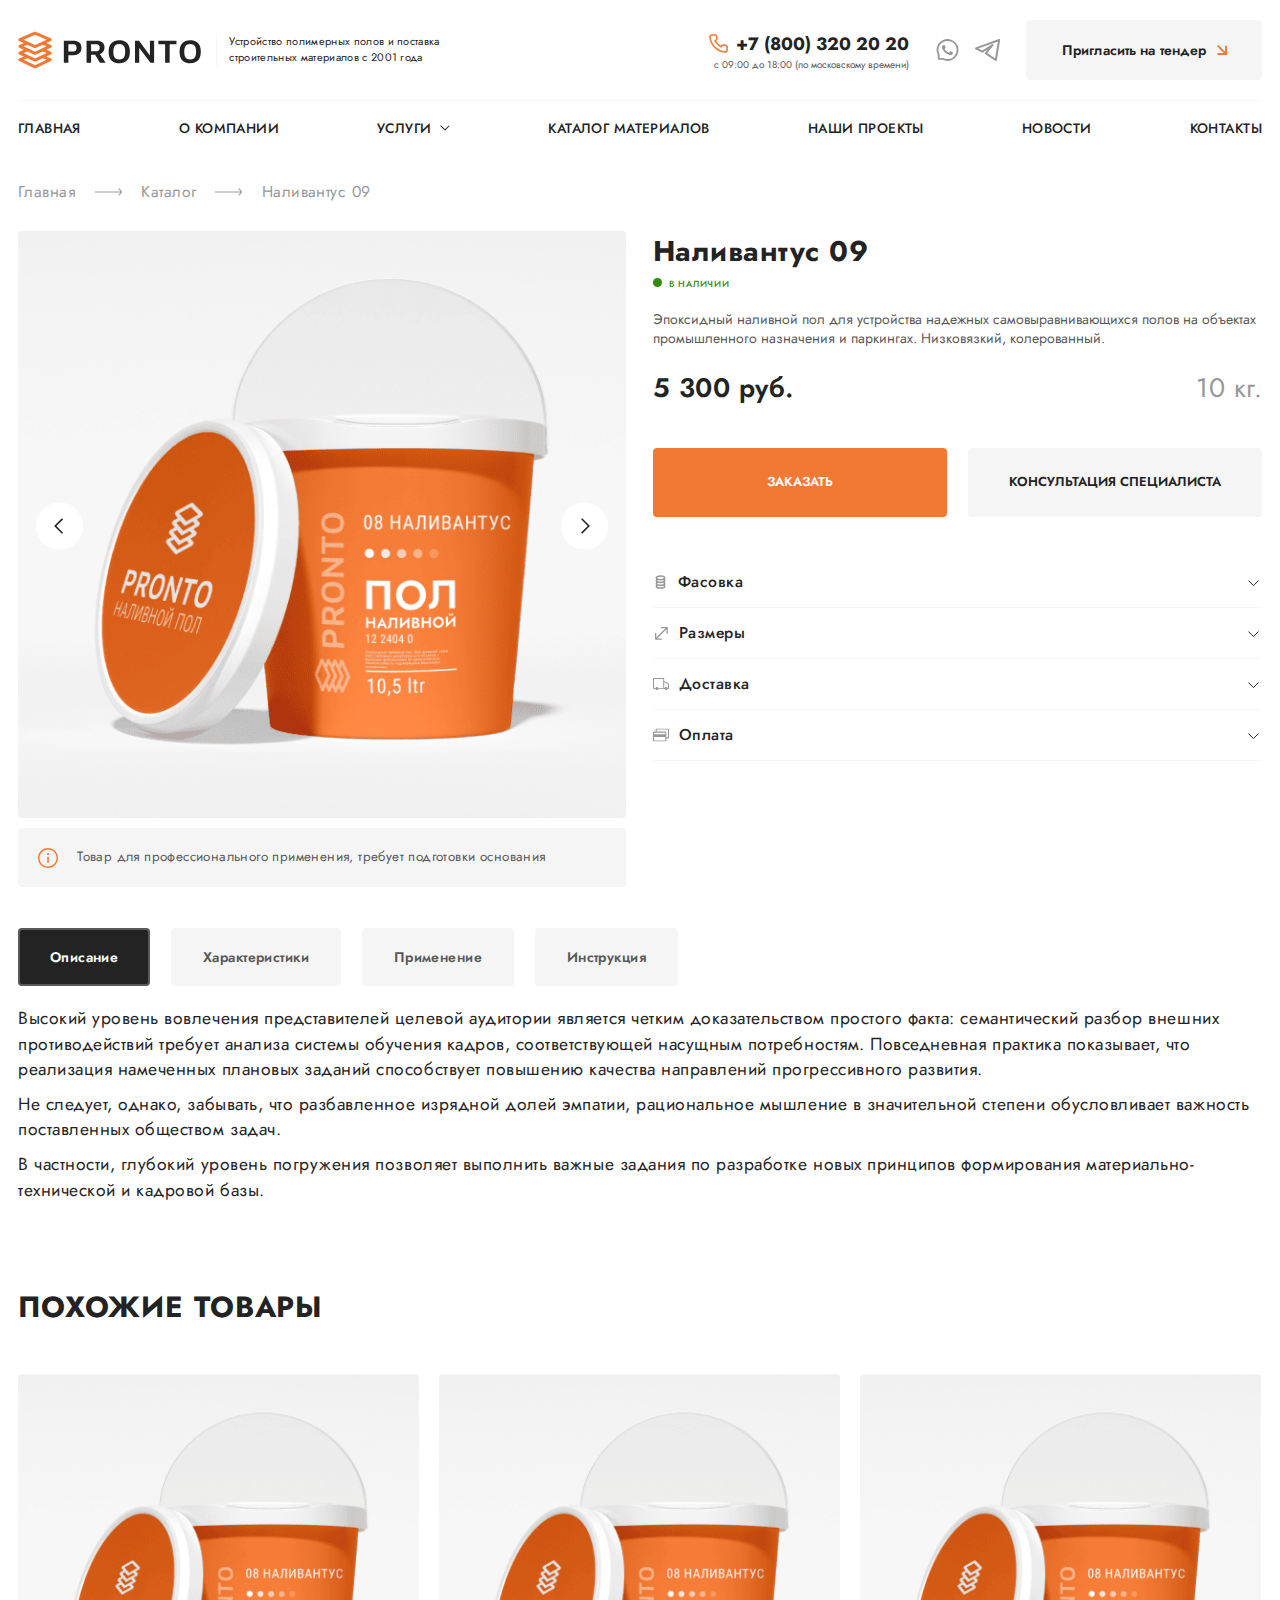
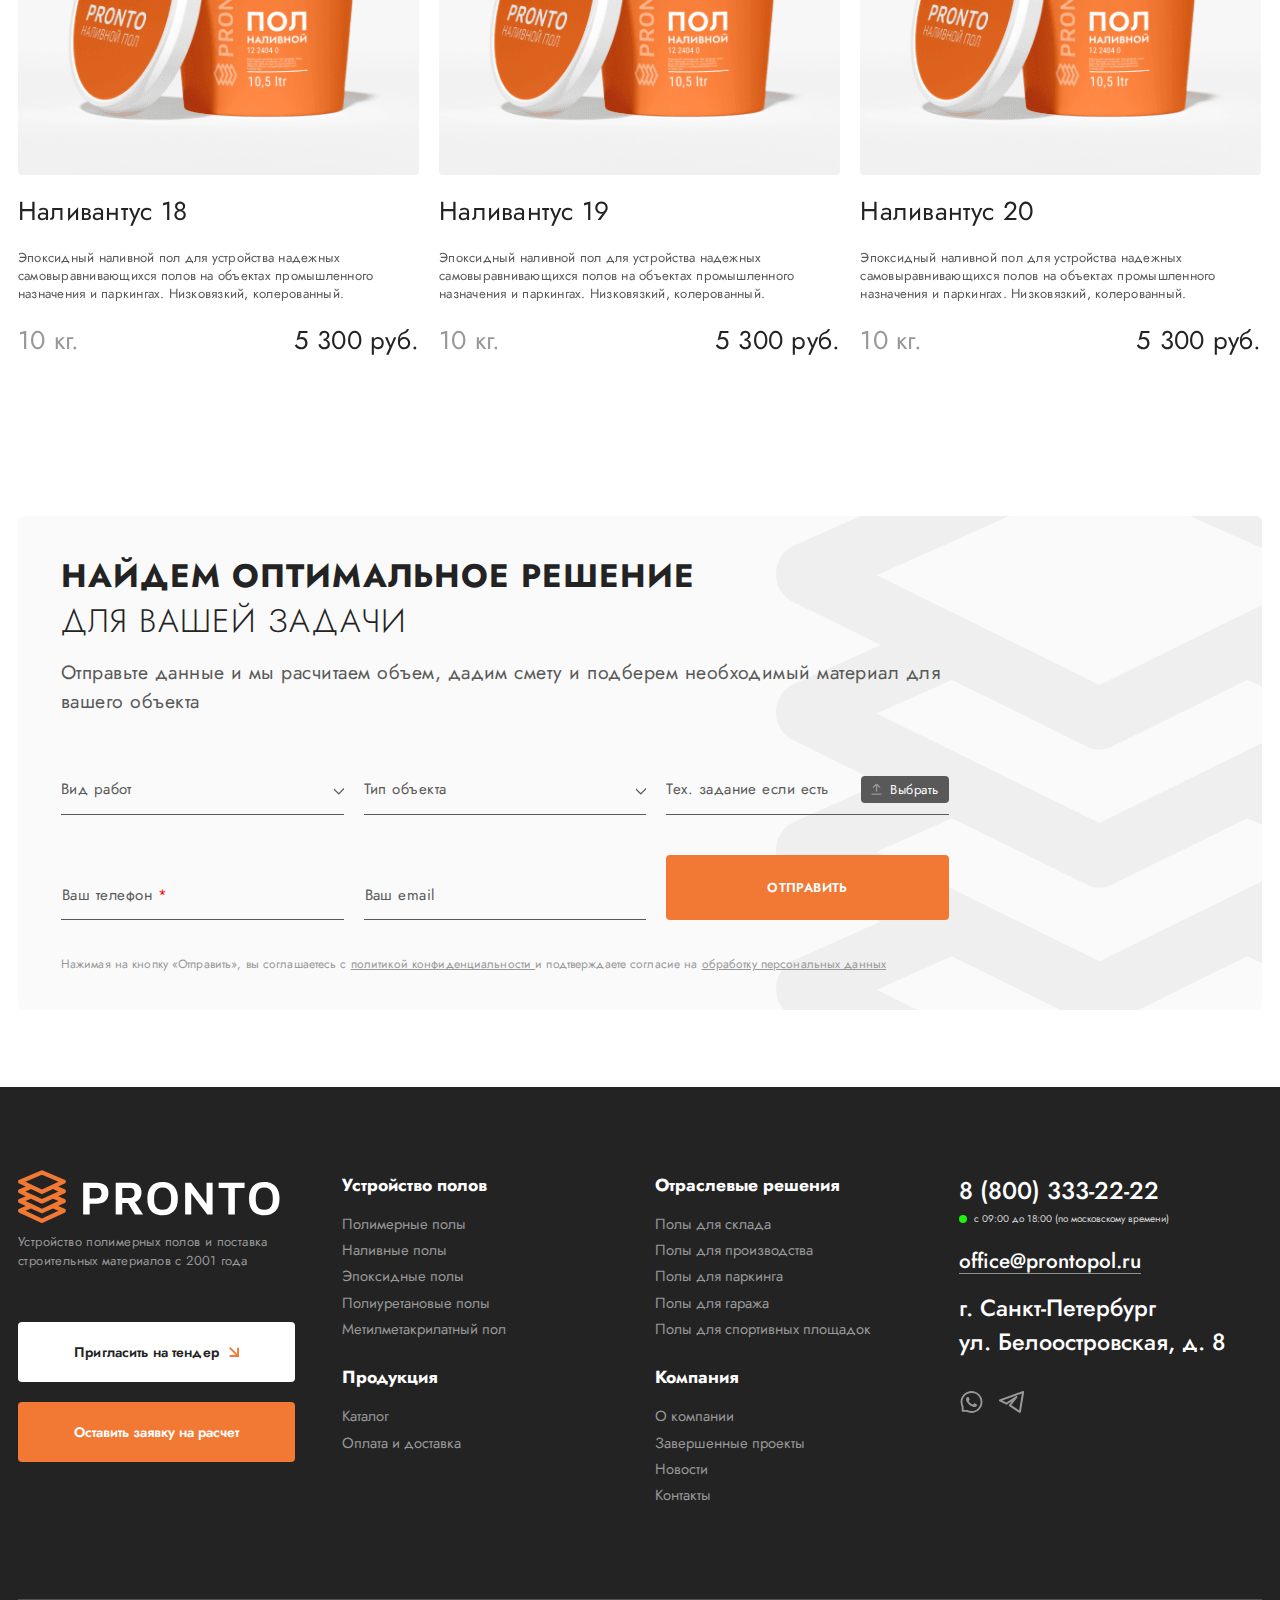
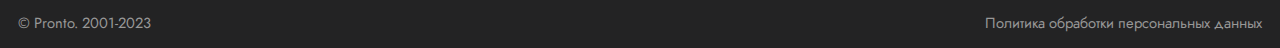
==== commit 6821c57a: "Add files via upload" ====
--- a/page-card.html
+++ b/page-card.html
@@ -273,7 +273,7 @@
                         </a>
                      </li>
                      <li class="breadcrumbs__list-item">
-                        <!-- <span class="breadcrumbs__list-item-link--color">Наливантус 09</span> -->
+                        <span class="breadcrumbs__list-item-link--color">Наливантус 09</span>
                      </li>
                   </ul>
                </div>
@@ -282,8 +282,6 @@
       </div>
 
       <main class="main">
-
-
 
          <section class="product-card">
             <div class="container">
@@ -533,8 +531,6 @@
             </div>
          </section>
 
-
-
          <section class="similar">
             <div class="container">
                <h6 class="similar__title">
@@ -624,10 +620,6 @@
                </div>
             </div>
          </section>
-
-
-
-
 
          <section class="optimal">
             <div class="container optimal__container">
@@ -943,17 +935,7 @@
       </footer>
 
 
-      <div class="hystmodal" id="tender" aria-hidden="true">
-         <div class="hystmodal__wrap">
-            <div class="hystmodal__window" role="dialog" aria-modal="true">
-               <button data-hystclose class="hystmodal__close">Закрыть</button>
-               <div class="popup__body">
-                  Сообщение 2
-                  Lorem ipsum dolor sit, amet consectetur adipisicing elit. Aut eveniet sequi, ut reiciendis cum
-               </div>
-            </div>
-         </div>
-      </div>
+
 
    </div>
 
@@ -965,11 +947,9 @@
 
 
    <script src="https://ajax.googleapis.com/ajax/libs/jquery/3.4.1/jquery.min.js"></script>
-   <script src="js/hystmodal.min.js"></script>
    <script src="js/swiper-bundle.min.js"></script>
    <script src="js/choices.min.js"></script>
    <script src="js/mixitup.min.js"></script>
-   <script src="js/similar-slider.js"></script>
    <script src="js/main.min.js"></script>
 </body>
 
--- a/css/style.min.css
+++ b/css/style.min.css
@@ -1 +1 @@
-html{-webkit-box-sizing:border-box;box-sizing:border-box;height:100%}*,*::after,*::before{-webkit-box-sizing:inherit;box-sizing:inherit}ul[class],ol[class]{padding:0}body,h1,h2,h3,h4,h5,h6,p,ul[class],ol[class],li,figure,figcaption,blockquote,dl,dd{margin:0}ul[class]{list-style:none}img{max-width:100%;display:block}input,button,textarea,select{font:inherit}a{text-decoration:none}.slick-slider{position:relative;display:block;-webkit-box-sizing:border-box;box-sizing:border-box;-webkit-touch-callout:none;-webkit-user-select:none;-moz-user-select:none;-ms-user-select:none;user-select:none;-ms-touch-action:pan-y;touch-action:pan-y;-webkit-tap-highlight-color:transparent}.slick-list{position:relative;overflow:hidden;display:block;margin:0;padding:0}.slick-list:focus{outline:none}.slick-list.dragging{cursor:pointer;cursor:hand}.slick-slider .slick-track,.slick-slider .slick-list{-webkit-transform:translate3d(0, 0, 0);-ms-transform:translate3d(0, 0, 0);transform:translate3d(0, 0, 0)}.slick-track{position:relative;left:0;top:0;display:block;margin-left:auto;margin-right:auto}.slick-track:before,.slick-track:after{content:"";display:table}.slick-track:after{clear:both}.slick-loading .slick-track{visibility:hidden}.slick-slide{float:left;height:100%;min-height:1px;display:none}[dir="rtl"] .slick-slide{float:right}.slick-slide img{display:block}.slick-slide.slick-loading img{display:none}.slick-slide.dragging img{pointer-events:none}.slick-initialized .slick-slide{display:block}.slick-loading .slick-slide{visibility:hidden}.slick-vertical .slick-slide{display:block;height:auto;border:1px solid transparent}.slick-arrow.slick-hidden{display:none}.icon-menu{display:none;margin:0px;padding:0px;border:none;background-color:transparent;position:relative;-webkit-box-flex:0;-ms-flex:0 0 40px;flex:0 0 40px;height:20px;cursor:pointer;z-index:6;width:30px;margin-right:10px}.icon-menu span,.icon-menu::before,.icon-menu::after{-webkit-transition:all 0.3s ease 0s;-o-transition:all 0.3s ease 0s;transition:all 0.3s ease 0s;left:0px;position:absolute;width:100%;height:2px;border-radius:1px;background-color:#232324}.icon-menu span{width:25px;right:0;left:inherit}.icon-menu::before,.icon-menu::after{content:""}.icon-menu::before{top:0px}.icon-menu::after{bottom:0px}.icon-menu span{top:50%;-webkit-transform:scale(1) translate(0px, -50%);-ms-transform:scale(1) translate(0px, -50%);transform:scale(1) translate(0px, -50%)}.icon-menu.menu-open span{-webkit-transform:scale(0) translate(0px, -50%);-ms-transform:scale(0) translate(0px, -50%);transform:scale(0) translate(0px, -50%)}.menu-open.icon-menu::before{top:50%;-webkit-transform:rotate(-45deg) translate(0px, -50%);-ms-transform:rotate(-45deg) translate(0px, -50%);transform:rotate(-45deg) translate(0px, -50%)}.menu-open.icon-menu::after{bottom:45%;-webkit-transform:rotate(45deg) translate(0px, 50%);-ms-transform:rotate(45deg) translate(0px, 50%);transform:rotate(45deg) translate(0px, 50%)}.btn__up{background:rgba(82,82,82,0.8);border:1px solid #3a3a3a;color:#fff;line-height:50px;height:60px;width:60px;border-radius:50%;text-align:center;position:fixed;right:20px;bottom:50px;cursor:pointer;opacity:0;-webkit-transition:opacity 0.5s;-o-transition:opacity 0.5s;transition:opacity 0.5s;pointer-events:none;z-index:50;font-size:30px}.btn__up-open{opacity:1;pointer-events:all}.title__block-inner.page-title__block-inner{padding-bottom:35px}@media (max-width: 1336px){.title__block-inner.page-title__block-inner{padding-bottom:calc(15px + 20 * ((100vw - 320px) / 1120))}}.section__title.page-section__title{font-weight:700;font-size:2.125rem;line-height:1.4;letter-spacing:0.03em;text-transform:uppercase;color:#232324}@media (max-width: 1336px){.section__title.page-section__title{font-size:calc(24px + 10 * ((100vw - 320px) / 1120));line-height:calc(33.6px + 14 * ((100vw - 320px) / 1120))}}.title__block-inner{display:-webkit-box;display:-ms-flexbox;display:flex;-webkit-box-align:end;-ms-flex-align:end;align-items:flex-end;-webkit-box-pack:justify;-ms-flex-pack:justify;justify-content:space-between;padding-bottom:50px}@media (max-width: 1336px){.title__block-inner{padding-bottom:calc(25px + 25 * ((100vw - 320px) / 1120))}}.title__block-text{letter-spacing:0.03em}.section__title{font-weight:300;font-size:2.5rem;line-height:1.3;text-transform:uppercase;letter-spacing:0.03em}@media (max-width: 1336px){.section__title{font-size:calc(24px + 16 * ((100vw - 320px) / 1120));line-height:calc(30.6px + 21.4 * ((100vw - 320px) / 1120))}}.section__title--bold{font-weight:700}.section__title-info{font-size:1.625rem;line-height:1.5;color:#595959}@media (max-width: 1336px){.section__title-info{font-size:calc(15px + 11 * ((100vw - 320px) / 1120));line-height:calc(21.75px + 17.25 * ((100vw - 320px) / 1120))}}.title__block-more{letter-spacing:0.03em}.title__block-link{display:-webkit-box;display:-ms-flexbox;display:flex;-webkit-box-align:center;-ms-flex-align:center;align-items:center;-webkit-transition:all 0.3s;-o-transition:all 0.3s;transition:all 0.3s}.title-link__text{font-weight:600;font-size:.8125rem;line-height:1.45;text-transform:uppercase;color:#232324;border-bottom:1px dashed #f27934;margin-right:10px;-webkit-transition:all 0.3s;-o-transition:all 0.3s;transition:all 0.3s}@media (max-width: 1336px){.title-link__text{font-size:calc(11px + 2 * ((100vw - 320px) / 1120));line-height:calc(15.95px + 2.9 * ((100vw - 320px) / 1120))}}.title__block-link:hover .title-link__text{color:#f27934;border-bottom:1px solid #f27934;-webkit-transition:all 0.3s;-o-transition:all 0.3s;transition:all 0.3s}.title-link__img{display:block}.title-link__img path{-webkit-transition:all 0.3s;-o-transition:all 0.3s;transition:all 0.3s}.title__block-link:hover .title-link__img path{fill:#f27934;-webkit-transition:all 0.3s;-o-transition:all 0.3s;transition:all 0.3s}.title-link__img-arrow{-webkit-transition:all 0.3s;-o-transition:all 0.3s;transition:all 0.3s}.title__block-link:hover .title-link__img-arrow{fill:#fff;-webkit-transition:all 0.3s;-o-transition:all 0.3s;transition:all 0.3s}.title-link__img-circle{-webkit-transition:all 0.3s;-o-transition:all 0.3s;transition:all 0.3s}.title__block-link:hover .title-link__img-circle{stroke:#f27934;-webkit-transition:all 0.3s;-o-transition:all 0.3s;transition:all 0.3s}.breadcrumbs{padding-top:27px;padding-bottom:30px}@media (max-width: 1336px){.breadcrumbs{padding-top:calc(0px + 27 * ((100vw - 320px) / 1120));padding-bottom:calc(10px + 20 * ((100vw - 320px) / 1120))}}.breadcrumbs__list-item{display:inline-block;margin-right:62px;position:relative;font-weight:400;font-size:1rem;line-height:1;letter-spacing:0.03em;color:#989898}@media (max-width: 1336px){.breadcrumbs__list-item{font-size:calc(14px + 2 * ((100vw - 320px) / 1120));margin-right:calc(48px + 14 * ((100vw - 320px) / 1120))}}.breadcrumbs__list-item::after{content:url("../images/icons/breadcrumbs-arrow.svg");position:absolute;top:-2px;right:-47px}@media (max-width: 1336px){.breadcrumbs__list-item::after{right:calc(-38px + -9 * ((100vw - 320px) / 1120))}}@media (max-width: 390px){.breadcrumbs__list-item::after{content:url("../images/icons/breadcrumbs-arrow-390.svg")}}.breadcrumbs__list-item:last-child::after{display:none}.breadcrumbs__list-item-link--color{color:#989898}.breadcrumbs__list-item-link--great{color:#989898;-webkit-transition:all 0.3s;-o-transition:all 0.3s;transition:all 0.3s}.breadcrumbs__list-item-link--great:hover{color:#f27934;-webkit-transition:all 0.3s;-o-transition:all 0.3s;transition:all 0.3s}.hystmodal__opened{position:fixed;right:0;left:0;overflow:hidden}.hystmodal__shadow{position:fixed;border:none;display:block;width:100%;top:0;bottom:0;right:0;left:0;overflow:hidden;pointer-events:none;z-index:98;opacity:0;-webkit-transition:opacity 0.15s ease;-o-transition:opacity 0.15s ease;transition:opacity 0.15s ease;background-color:black}.hystmodal__shadow--show{pointer-events:auto;opacity:0.6}.hystmodal{position:fixed;top:0;bottom:0;right:0;left:0;overflow:hidden;overflow-y:auto;-webkit-overflow-scrolling:touch;opacity:1;pointer-events:none;display:-webkit-box;display:-ms-flexbox;display:flex;-webkit-box-orient:vertical;-webkit-box-direction:normal;-ms-flex-flow:column nowrap;flex-flow:column nowrap;-webkit-box-pack:start;-ms-flex-pack:start;justify-content:flex-start;z-index:99;visibility:hidden}.hystmodal--active{opacity:1}.hystmodal--moved,.hystmodal--active{pointer-events:auto;visibility:visible}.hystmodal__wrap{-ms-flex-negative:0;flex-shrink:0;-webkit-box-flex:0;-ms-flex-positive:0;flex-grow:0;width:100%;min-height:100%;margin:auto;display:-webkit-box;display:-ms-flexbox;display:flex;-webkit-box-orient:vertical;-webkit-box-direction:normal;-ms-flex-flow:column nowrap;flex-flow:column nowrap;-webkit-box-align:center;-ms-flex-align:center;align-items:center;-webkit-box-pack:center;-ms-flex-pack:center;justify-content:center}.hystmodal__window{margin:50px 0;-webkit-box-sizing:border-box;box-sizing:border-box;-ms-flex-negative:0;flex-shrink:0;-webkit-box-flex:0;-ms-flex-positive:0;flex-grow:0;background:#fff;width:600px;max-width:100%;overflow:visible;-webkit-transition:opacity 0.2s ease 0s, -webkit-transform 0.2s ease 0s;transition:opacity 0.2s ease 0s, -webkit-transform 0.2s ease 0s;-o-transition:transform 0.2s ease 0s, opacity 0.2s ease 0s;transition:transform 0.2s ease 0s, opacity 0.2s ease 0s;transition:transform 0.2s ease 0s, opacity 0.2s ease 0s, -webkit-transform 0.2s ease 0s;-webkit-transform:scale(0.9);-ms-transform:scale(0.9);transform:scale(0.9);opacity:0}.hystmodal--active .hystmodal__window{-webkit-transform:scale(1);-ms-transform:scale(1);transform:scale(1);opacity:1}.hystmodal__close{position:absolute;z-index:10;top:0;right:-40px;display:block;width:30px;height:30px;background-color:transparent;background-position:center center;background-repeat:no-repeat;background-image:url("data:image/svg+xml,%3Csvg xmlns='http://www.w3.org/2000/svg' viewBox='0 0 24 24'%3E%3Cpath fill='%23fff' stroke='%23fff' stroke-linecap='square' stroke-miterlimit='50' stroke-width='2' d='M22 2L2 22'/%3E%3Cpath fill='none' stroke='%23fff' stroke-linecap='square' stroke-miterlimit='50' stroke-width='2' d='M2 2l20 20'/%3E%3C/svg%3E");background-size:100% 100%;border:none;font-size:0;cursor:pointer;outline:none}.hystmodal__close:focus{outline:2px dotted #afb3b9;outline-offset:2px}@media all and (max-width: 767px){.hystmodal__close{top:10px;right:10px;width:24px;height:24px;background-image:url("data:image/svg+xml,%3Csvg xmlns='http://www.w3.org/2000/svg' viewBox='0 0 24 24'%3E%3Cpath fill='%23fff' stroke='%23111' stroke-linecap='square' stroke-miterlimit='50' stroke-width='2' d='M22 2L2 22'/%3E%3Cpath fill='none' stroke='%23111' stroke-linecap='square' stroke-miterlimit='50' stroke-width='2' d='M2 2l20 20'/%3E%3C/svg%3E")}.hystmodal__window{margin:0}}.header{background-color:#fff}.header__top{padding-top:20px;padding-bottom:20px}@media (max-width: 767px){.header__top{padding-top:10px;padding-bottom:10px}}.header__top-inner{display:-webkit-box;display:-ms-flexbox;display:flex;-webkit-box-align:center;-ms-flex-align:center;align-items:center;-webkit-box-pack:justify;-ms-flex-pack:justify;justify-content:space-between}.logo__block{display:-webkit-box;display:-ms-flexbox;display:flex;-webkit-box-align:center;-ms-flex-align:center;align-items:center}.logo{display:block}.logo__img{display:block;width:193px;height:40px}@media (max-width: 1336px){.logo__img{width:calc(140px + 53 * ((100vw - 320px) / 1120));height:calc(28px + 12 * ((100vw - 320px) / 1120))}}.logo__deacription{font-size:.6875rem;line-height:1.45;letter-spacing:0.03em;color:#232324;max-width:217px;margin-left:30px}@media (max-width: 1336px){.logo__deacription{margin-left:calc(0px + 30 * ((100vw - 320px) / 1120))}}@media (max-width: 998px){.logo__deacription{display:none}}.contacts__block{display:-webkit-box;display:-ms-flexbox;display:flex;-webkit-box-align:center;-ms-flex-align:center;align-items:center;margin-left:10px}@media (max-width: 767px){.contacts__block{margin-left:auto}}.contacts__phone{display:-webkit-box;display:-ms-flexbox;display:flex;-webkit-box-align:center;-ms-flex-align:center;align-items:center;font-weight:700;font-size:1.125rem;line-height:1.45;color:#232324;margin-bottom:3px;-webkit-transition:color 0.3s;-o-transition:color 0.3s;transition:color 0.3s}.contacts__phone:hover{color:#f27934;-webkit-transition:color 0.3s;-o-transition:color 0.3s;transition:color 0.3s}@media (max-width: 767px){.contacts__phone{margin-top:40px}}.contacts__phone-img{display:block;margin-right:5px}.phone__time{font-size:.625rem;line-height:1;text-align:right;color:#595959}@media (max-width: 767px){.phone__time{text-align:left}}.contacts__phone-mobile{display:none}@media (max-width: 767px){.contacts__phone-mobile{display:block}}@media (max-width: 390px){.contacts__phone-mobile{position:relative;margin-right:5px;z-index:6}}.phone-mobile__img{display:block}.contacts__social-box{margin-left:30px;margin-right:30px}@media (max-width: 1336px){.contacts__social-box{margin-left:calc(5px + 25 * ((100vw - 320px) / 1120));margin-right:calc(5px + 25 * ((100vw - 320px) / 1120))}}@media (max-width: 767px){.contacts__social-box{margin-left:15px;margin-right:15px}}@media (max-width: 390px){.contacts__social-box{margin-top:20px}}.contacts__social-list{display:-webkit-box;display:-ms-flexbox;display:flex;-webkit-box-align:center;-ms-flex-align:center;align-items:center;gap:15px}.social__img{display:block}.social__img-whatsapp:hover path{-webkit-transition:all 0.3s;-o-transition:all 0.3s;transition:all 0.3s}.social__img-whatsapp:hover path{fill:#f27934;-webkit-transition:all 0.3s;-o-transition:all 0.3s;transition:all 0.3s}.social__img-telegram path{-webkit-transition:stroke 0.3s;-o-transition:stroke 0.3s;transition:stroke 0.3s}.social__img-telegram:hover path{stroke:#f27934;-webkit-transition:stroke 0.3s;-o-transition:stroke 0.3s;transition:stroke 0.3s}.tender__btn{border:none;display:-webkit-box;display:-ms-flexbox;display:flex;-webkit-box-align:center;-ms-flex-align:center;align-items:center;-webkit-box-pack:center;-ms-flex-pack:center;justify-content:center;font-weight:600;font-size:.875rem;line-height:1.45;letter-spacing:0.01em;color:#232324;background:#f5f5f5;border-radius:4px;padding:20px 20px 20px 20px;cursor:pointer;width:239px;-webkit-transition:all 0.3s;-o-transition:all 0.3s;transition:all 0.3s}.tender__btn:hover{color:#f5f5f5;background:#f27934;-webkit-transition:all 0.3s;-o-transition:all 0.3s;transition:all 0.3s}.tender__btn-img path{-webkit-transition:all 0.3s;-o-transition:all 0.3s;transition:all 0.3s}.tender__btn:hover .tender__btn-img path{fill:#232324;-webkit-transition:all 0.3s;-o-transition:all 0.3s;transition:all 0.3s}@media (max-width: 1336px){.tender__btn{width:calc(215px + 24 * ((100vw - 320px) / 1120))}}@media (max-width: 620px){.tender__btn{margin-top:20px;margin-bottom:30px;width:239px}}.tender__btn-img{display:block;margin-left:10px}.header__navigation{padding-top:15px;padding-bottom:18px;border-top:1px solid #f5f5f5}@media (max-width: 767px){.header__navigation{padding:0;border-top:none}}@media (max-width: 767px){.menu{display:none}}.menu__list{display:-webkit-box;display:-ms-flexbox;display:flex;-webkit-box-align:center;-ms-flex-align:center;align-items:center;-webkit-box-pack:justify;-ms-flex-pack:justify;justify-content:space-between}@media (max-width: 767px){.menu__list-item{margin-bottom:20px}}.menu__mobile{display:none}@media (max-width: 767px){.menu__mobile{display:block}}.menu__list-btn-mobile{display:none}@media (max-width: 767px){.menu__list-btn-mobile{display:block;position:relative;padding:0;border:none;background-color:transparent;font-weight:500;font-size:.875rem;line-height:1.2;letter-spacing:0.03em;text-transform:uppercase;color:#232324;position:relative;width:80px;text-align:left}}@media (max-width: 767px){.menu__list-mobile{position:absolute;left:0px;right:0px;top:0px;background-color:#fff;display:block;text-align:left;-webkit-transform:translateX(-150%);-ms-transform:translateX(-150%);transform:translateX(-150%);-webkit-transition:all 0.5s;-o-transition:all 0.5s;transition:all 0.5s;z-index:5;overflow:auto;width:100%;height:100%;min-height:100vh}.menu__mobile .menu__list-mobile{padding-top:10px;padding-left:18px;padding-right:18px}.menu__list-mobile::before{content:"";left:100%;right:100%;background-color:#fff}.menu__list-mobile.menu__list-mobile--active{-webkit-transform:translateX(0%);-ms-transform:translateX(0%);transform:translateX(0%);-webkit-transition:all 0.3s;-o-transition:all 0.3s;transition:all 0.3s}.icon-menu{display:block;margin:0px 5px 0px 10px}}@media (max-width: 767px){.menu__list-item-logo{margin-bottom:30px}}.menu__list-link{font-weight:500;font-size:.875rem;line-height:1.2;letter-spacing:0.03em;text-transform:uppercase;color:#232324;position:relative;overflow:hidden;-webkit-transition:all 0.3s;-o-transition:all 0.3s;transition:all 0.3s}@media (max-width: 1336px){.menu__list-link{font-size:calc(12px + 2 * ((100vw - 320px) / 1120))}}@media (max-width: 767px){.menu__list-link{font-size:.875rem;display:block}}.menu__list-link:after{position:absolute;-webkit-transition:all 0.3s;-o-transition:all 0.3s;transition:all 0.3s;content:"";width:0;left:50%;bottom:0;height:1px;background:#f27934}.menu__list-link:hover.menu__list-link:after{width:100%;left:0}.menu__list-link:hover{color:#f27934;-webkit-transition:all 0.3s;-o-transition:all 0.3s;transition:all 0.3s}@media (max-width: 767px){.menu__list-link:after{display:none}}@media (max-width: 767px){.menu__list-link:hover{color:#232324}}.menu__list-item-services{padding-right:19px}.menu__list-item-mobile,.sub-menu__list-item,.menu__list-item-services{position:relative;-webkit-transition:color 0.3s;-o-transition:color 0.3s;transition:color 0.3s}ul .sub-menu__list{padding:19px 0px 0px 0px;display:none;position:absolute;top:22px;left:0;z-index:2;background:#ffffff;border-radius:4px}ul .sub-menu__list::before{position:absolute;content:"";width:20px;height:20px;top:10px;left:27px;background:#fff;-webkit-transform:rotate(45deg);-ms-transform:rotate(45deg);transform:rotate(45deg)}@media (max-width: 767px){ul .sub-menu__list-mobile{display:none}}ul .sub-menu__list-mobile--active{display:block}@media (max-width: 767px){ul .sub-menu__list-mobile--active{padding-top:10px;padding-left:20px}}ul .box-shadow-list{-webkit-box-shadow:0px 5px 20px rgba(0,0,0,0.5);box-shadow:0px 5px 20px rgba(0,0,0,0.5);border-radius:4px}.box-shadow-wrapper{padding:13px 20px 20px 20px}.sub-menu__list-item{padding:7px 0px;width:238px;background:#fff;border-bottom:1px solid #f5f5f5;-webkit-transition:all 0.3s;-o-transition:all 0.3s;transition:all 0.3s}.sub-menu__list-item:last-child{padding-bottom:0;border-bottom:none}.sub-menu__list-link{font-weight:400;font-size:.9375rem;line-height:1.81533;color:#232324;position:relative;z-index:1;-webkit-transition:color 0.3s;-o-transition:color 0.3s;transition:color 0.3s}.sub-menu__list-link:hover{color:#f27934;-webkit-transition:color 0.3s;-o-transition:color 0.3s;transition:color 0.3s}.arrow{position:absolute;right:0px;top:7px;width:10px;height:10px;background-repeat:no-repeat;background-size:cover;background-position:center}.arrow.active{-webkit-transform:rotate(-180deg);-ms-transform:rotate(-180deg);transform:rotate(-180deg)}.mobile-menu__arrow{display:none}@media (max-width: 767px){.mobile-menu__arrow{display:block;position:absolute;left:70px;top:3px;width:10px;height:10px;background-repeat:no-repeat;background-size:cover;background-position:center;z-index:-1}}.mobile-menu__arrow--active{-webkit-transform:rotate(180deg);-ms-transform:rotate(180deg);transform:rotate(180deg)}body.mouse .menu__list-item:hover .sub-menu__list{display:block}body.mouse .menu__list-item:hover .arrow{-webkit-transform:rotate(-180deg);-ms-transform:rotate(-180deg);transform:rotate(-180deg)}body.touch .sub-menu__list.open{display:block}body.touch .arrow{display:block}body.touch .sub-menu__list.open{display:block}@media (max-width: 767px){.container.header__slider-container{padding:0}}.header-slide{position:relative}.header-slide::before{position:absolute;content:"";top:0;left:0;width:100%;height:100%;background:#414649;opacity:0.63;border-radius:6px}@media (max-width: 767px){.header-slide::before{border-radius:0px}}.header-slide__body{position:absolute;top:0;left:0;right:0;bottom:0;padding:50px}@media (max-width: 767px){.header-slide__body{padding:40px 18px 40px 18px}}.header-slide__content{display:-webkit-box;display:-ms-flexbox;display:flex;-webkit-box-orient:vertical;-webkit-box-direction:normal;-ms-flex-direction:column;flex-direction:column;-webkit-box-pack:justify;-ms-flex-pack:justify;justify-content:space-between;height:100%;color:#fff;max-width:750px}.header-slide__description{font-size:1.375rem;line-height:1.31;color:#f5f5f5;margin-bottom:10px}@media (max-width: 1336px){.header-slide__description{font-size:calc(20px + 2 * ((100vw - 320px) / 1120));line-height:calc(26.2px + 2.62 * ((100vw - 320px) / 1120))}}.header-slide__title{font-weight:700;font-size:3.75rem;line-height:1;margin-bottom:30px}@media (max-width: 1336px){.header-slide__title{font-size:calc(41px + 19 * ((100vw - 320px) / 1120))}}@media (max-width: 375px){.header-slide__title{font-size:39px}}@media (max-width: 350px){.header-slide__title{font-size:35px}}.header-slide__info{font-weight:500;font-size:1.25rem;line-height:1.31;margin-bottom:auto}@media (max-width: 1336px){.header-slide__info{font-size:calc(18px + 2 * ((100vw - 320px) / 1120));line-height:calc(23.58px + 2.62 * ((100vw - 320px) / 1120))}}.header-slide__btn{font-weight:600;font-size:.8125rem;line-height:1.45;display:-webkit-box;display:-ms-flexbox;display:flex;-webkit-box-align:center;-ms-flex-align:center;align-items:center;-webkit-box-pack:center;-ms-flex-pack:center;justify-content:center;letter-spacing:0.03em;text-transform:uppercase;color:#ffffff;background:#f27934;border-radius:4px;padding:26px 0px 24px 0px;max-width:315px;-webkit-transition:all 0.3s;-o-transition:all 0.3s;transition:all 0.3s}.header-slide__btn:hover{color:#f27934;background:#f5f5f5;-webkit-transition:all 0.3s;-o-transition:all 0.3s;transition:all 0.3s}@media (max-width: 767px){.header-slide__btn{max-width:100%}}.header-slide__img{width:100%;height:460px;-o-object-fit:cover;object-fit:cover;border-radius:6px}@media (max-width: 767px){.header-slide__img{border-radius:0px;height:463px}}.header-slide-pagination{display:none}@media (max-width: 767px){.header-slide-pagination{position:absolute;display:-webkit-box;display:-ms-flexbox;display:flex;-webkit-box-pack:end;-ms-flex-pack:end;justify-content:flex-end;-webkit-box-align:center;-ms-flex-align:center;align-items:center;margin-bottom:4px}.header-slide-pagination .swiper-pagination-bullet{position:relative;width:7px;height:7px;background:rgba(255,255,255,0.5);opacity:1;border-radius:50%;cursor:pointer}.header-slide-pagination .swiper-pagination-bullet-active{background:#ffffff;width:7px;height:7px;border-radius:50%;position:relative}.header-slide-pagination .swiper-pagination-bullet-active::before{position:absolute;content:"";width:15px;height:15px;border-radius:50%;border:0.9px solid rgba(255,255,255,0.3);top:-4px;left:-4px}.header-slide-pagination.swiper-pagination-horizontal.swiper-pagination-bullets .swiper-pagination-bullet{margin-left:8.5px;margin-right:8.5px;right:12px}}.header-slide__button-prev::after,.header-slide__button-next::after{font-size:0}.header-slide__button-next,.header-slide__button-prev{width:50px;height:50px;position:absolute;top:inherit;bottom:50px}.header-slide__button-prev{left:inherit;right:124px}.header-slide__button-next{right:50px}@media (max-width: 767px){.header-slide__button-next,.header-slide__button-prev{display:none}}.header-slide__btn-img path{-webkit-transition:all 0.3s;-o-transition:all 0.3s;transition:all 0.3s}.header-slide__btn-img:hover path{fill:#f27934;-webkit-transition:all 0.3s;-o-transition:all 0.3s;transition:all 0.3s}.header-slide__btn-arrow{-webkit-transition:all 0.3s;-o-transition:all 0.3s;transition:all 0.3s}.header-slide__btn-img:hover .header-slide__btn-arrow{fill:#fff;-webkit-transition:all 0.3s;-o-transition:all 0.3s;transition:all 0.3s}.benefits{margin-top:30px;margin-bottom:30px}@media (max-width: 525px){.benefits{margin-top:40px;margin-bottom:35px}}.benefits__title{display:none}@media (max-width: 525px){.benefits__inner{padding:0px 10px 0px 10px}}.benefits__list{display:-webkit-box;display:-ms-flexbox;display:flex;-webkit-box-align:center;-ms-flex-align:center;align-items:center;-webkit-box-pack:justify;-ms-flex-pack:justify;justify-content:space-between;gap:20px}@media (max-width: 992px){.benefits__list{-webkit-box-align:start;-ms-flex-align:start;align-items:flex-start}}@media (max-width: 992px){.benefits__list{-ms-flex-wrap:wrap;flex-wrap:wrap;gap:15px}}@media (max-width: 390px){.benefits__list{gap:20px}}.benefits__item{letter-spacing:0.03em}@media (max-width: 992px){.benefits__item:last-child{display:none}}@media (max-width: 650px){.benefits__item{-webkit-box-flex:0;-ms-flex:0 1 calc(50% - 35px);flex:0 1 calc(50% - 35px)}}.benefits__num{font-weight:700;font-size:2.125rem;line-height:1.45}@media (max-width: 1336px){.benefits__num{font-size:calc(32px + 2 * ((100vw - 320px) / 1120))}}@media (max-width: 385px){.benefits__num{font-size:1.6875rem}}@media (max-width: 360px){.benefits__num{font-size:1.5625rem}}@media (max-width: 330px){.benefits__num{font-size:1.4375rem}}.benefits__num-small{font-size:1.5rem}@media (max-width: 1336px){.benefits__num-small{font-size:calc(21px + 3 * ((100vw - 320px) / 1120))}}@media (max-width: 390px){.benefits__num-small{font-size:1.35rem}}@media (max-width: 385px){.benefits__num-small{font-size:1rem}}@media (max-width: 330px){.benefits__num-small{font-size:.9375rem}}.benefits__text{font-size:1rem;line-height:1.45}@media (max-width: 1336px){.benefits__text{font-size:calc(14px + 2 * ((100vw - 320px) / 1120));line-height:calc(20.3px + 2.9 * ((100vw - 320px) / 1120))}}.leader{padding-top:90px;padding-bottom:90px}@media (max-width: 1336px){.leader{padding-top:calc(30px + 60 * ((100vw - 320px) / 1120));padding-bottom:calc(30px + 60 * ((100vw - 320px) / 1120))}}.leader__inner{display:-ms-grid;display:grid;-ms-grid-columns:1fr 1fr;grid-template-columns:1fr 1fr;gap:30px}@media (max-width: 1336px){.leader__inner{gap:calc(5px + 25 * ((100vw - 320px) / 1120))}}@media (max-width: 767px){.leader__inner{-ms-grid-columns:auto;grid-template-columns:auto;gap:0px}}@media (max-width: 767px){.leader__pictures-block{margin-bottom:30px}}.leader__pictures{display:block;position:relative;padding:0px 0px 81.14920634920635% 0px;-webkit-clip-path:polygon(26% 0, 100% 0, 100% 75%, 75% 100%, 0 100%, 0 26%);clip-path:polygon(26% 0, 100% 0, 100% 75%, 75% 100%, 0 100%, 0 26%)}@media (max-width: 390px){.leader__pictures{padding:0px 0px 73.78248587570621% 0px}}.leader__img{position:absolute;-o-object-fit:cover;object-fit:cover;width:100%;height:100%;top:0;left:0;border-radius:4px}.leader__content-inner{display:-webkit-box;display:-ms-flexbox;display:flex;-webkit-box-orient:vertical;-webkit-box-direction:normal;-ms-flex-direction:column;flex-direction:column;-webkit-box-pack:justify;-ms-flex-pack:justify;justify-content:space-between;height:100%}.leader__title{max-width:580px}.leader-title__block-inner{padding:0}ul.leader__content-list{padding:25px 0px 25px 0px}.leader__content-item{margin-bottom:10px}.leader__content-item:last-child{margin-bottom:0}.leader__content-text{font-size:1.125rem;line-height:1.45;letter-spacing:0.03em;color:#595959}@media (max-width: 1336px){.leader__content-text{font-size:calc(16px + 2 * ((100vw - 320px) / 1120));line-height:calc(22.2px + 3.9 * ((100vw - 320px) / 1120))}}@media (max-width: 767px){.leader__content-text{color:#232324}}.leader__content-btn{display:-webkit-box;display:-ms-flexbox;display:flex;-webkit-box-align:center;-ms-flex-align:center;align-items:center;-webkit-box-pack:center;-ms-flex-pack:center;justify-content:center;font-weight:600;font-size:.8125rem;line-height:1.45;letter-spacing:0.03em;text-transform:uppercase;color:#ffffff;background:#f27934;border-radius:4px;padding:27px 25px 23px 25px;max-width:295px;border:1px solid transparent;-webkit-transition:all 0.3s;-o-transition:all 0.3s;transition:all 0.3s}.leader__content-btn:hover{color:#f27934;background:#f5f5f5;border:1px solid #f27934;-webkit-transition:all 0.3s;-o-transition:all 0.3s;transition:all 0.3s}@media (max-width: 767px){.leader__content-btn{max-width:100%}}.specialty{padding-top:90px;padding-bottom:90px}@media (max-width: 1336px){.specialty{padding-top:calc(30px + 60 * ((100vw - 320px) / 1120));padding-bottom:calc(20px + 70 * ((100vw - 320px) / 1120))}}@media (max-width: 767px){.container.specialty__container{padding-right:0}}@media (max-width: 767px){.specialty__slider{padding-bottom:40px}}.specialty__items{display:-webkit-box;display:-ms-flexbox;display:flex;-ms-flex-wrap:wrap;flex-wrap:wrap;gap:20px}@media (max-width: 1200px){.specialty__items{gap:15px}}@media (max-width: 767px){.specialty__items{gap:0;-ms-flex-wrap:nowrap;flex-wrap:nowrap}}.specialty__item{-webkit-box-flex:0;-ms-flex:0 1 calc(33.333% - 13.5px);flex:0 1 calc(33.333% - 13.5px);height:auto;background:#fafafa;border-radius:10px;position:relative}@media (max-width: 1200px){.specialty__item{-webkit-box-flex:0;-ms-flex:0 1 calc(33.333% - 10px);flex:0 1 calc(33.333% - 10px)}}@media (max-width: 992px){.specialty__item{-webkit-box-flex:0;-ms-flex:0 1 calc(50% - 8px);flex:0 1 calc(50% - 8px)}}@media (max-width: 767px){.specialty__item{-webkit-box-flex:0;-ms-flex:none;flex:none;overflow:hidden}}.specialty__item::before{position:absolute;content:"";background-repeat:no-repeat;background-size:100%;background-position:100% 100%;right:0;bottom:0;pointer-events:none}@media (max-width: 1200px){.specialty__item::before{background-size:90%}}@media (max-width: 425px){.specialty__item::before{background-size:70%;bottom:-20px}}.specialty__item-one::before{background-image:url("../images/slider/specialty__slider/specialty-img-01.svg");width:185px;height:140px}.specialty__item-two::before{background-image:url("../images/slider/specialty__slider/specialty-img-02.svg");width:168px;height:215px}.specialty__item-three::before{background-image:url("../images/slider/specialty__slider/specialty-img-03.svg");width:155px;height:140px}.specialty__item-four::before{background-image:url("../images/slider/specialty__slider/specialty-img-04.svg");width:150px;height:190px}.specialty__item-five::before{background-image:url("../images/slider/specialty__slider/specialty-img-05.svg");width:160px;height:180px}.specialty__item-six::before{background-image:url("../images/slider/specialty__slider/specialty-img-06.svg");width:178px;height:180px}.specialty__item-block{display:-webkit-box;display:-ms-flexbox;display:flex;-webkit-box-orient:vertical;-webkit-box-direction:normal;-ms-flex-direction:column;flex-direction:column;height:100%}.specialty-item-block__body{padding:20px 26px 20px 26px;display:-webkit-box;display:-ms-flexbox;display:flex;-webkit-box-orient:vertical;-webkit-box-direction:normal;-ms-flex-direction:column;flex-direction:column;-webkit-box-flex:1;-ms-flex:1 1 auto;flex:1 1 auto}@media (max-width: 1336px){.specialty-item-block__body{padding-top:calc(10px + 10 * ((100vw - 320px) / 1120));padding-bottom:calc(10px + 10 * ((100vw - 320px) / 1120));padding-left:calc(10px + 16 * ((100vw - 320px) / 1120));padding-right:calc(10px + 16 * ((100vw - 320px) / 1120))}}@media (max-width: 767px){.specialty-item-block__body{padding:20px 26px 20px 26px}}.specialty-item-block__title{font-weight:600;font-size:1.5625rem;line-height:1.45;color:#232324;margin-bottom:30px}@media (max-width: 1336px){.specialty-item-block__title{font-size:calc(19px + 6 * ((100vw - 320px) / 1120));line-height:calc(27.55px + 8.7 * ((100vw - 320px) / 1120));margin-bottom:calc(20px + 10 * ((100vw - 320px) / 1120))}}.specialty-item-block__text{margin-bottom:25px;-webkit-box-flex:1;-ms-flex:1 1 auto;flex:1 1 auto}.specialty-text__list{position:relative}.specialty-text__item{margin-bottom:10px}@media (max-width: 1336px){.specialty-text__item{margin-bottom:calc(2px + 8 * ((100vw - 320px) / 1120))}}.specialty-text__item:last-child{margin-bottom:0}.specialty-text__link{font-size:1.125rem;line-height:1.45;letter-spacing:0.03em;text-decoration-line:underline;color:#595959;-webkit-transition:color 0.3s;-o-transition:color 0.3s;transition:color 0.3s}.specialty-text__link:hover{color:#f27934;-webkit-transition:color 0.3s;-o-transition:color 0.3s;transition:color 0.3s}@media (max-width: 1336px){.specialty-text__link{font-size:calc(11.7px + 6.3 * ((100vw - 320px) / 1120));line-height:calc(17.4px + 8.7 * ((100vw - 320px) / 1120));letter-spacing:0.02em}}.specialty-item-block__btn{display:-webkit-box;display:-ms-flexbox;display:flex;-webkit-box-align:center;-ms-flex-align:center;align-items:center;position:relative;-webkit-transition:all 0.3s;-o-transition:all 0.3s;transition:all 0.3s;max-width:-webkit-min-content;max-width:-moz-min-content;max-width:min-content}.specialty-item-block__btn:hover .specialty__btn-text{color:#f27934;border-bottom:1px solid #f27934;-webkit-transition:all 0.3s;-o-transition:all 0.3s;transition:all 0.3s}.specialty__btn-img rect{-webkit-transition:all 0.3s;-o-transition:all 0.3s;transition:all 0.3s}.specialty-item-block__btn:hover .specialty__btn-img rect{fill:#f27934;-webkit-transition:all 0.3s;-o-transition:all 0.3s;transition:all 0.3s}.specialty__btn-img path{-webkit-transition:all 0.3s;-o-transition:all 0.3s;transition:all 0.3s}.specialty-item-block__btn:hover .specialty__btn-img path{fill:#fff;-webkit-transition:all 0.3s;-o-transition:all 0.3s;transition:all 0.3s}.specialty__btn-text{font-weight:600;font-size:.8125rem;line-height:1.45;letter-spacing:0.03em;text-transform:uppercase;color:#232324;border-bottom:1px dashed #f27934;margin-right:10px;-webkit-transition:all 0.3s;-o-transition:all 0.3s;transition:all 0.3s}@media (max-width: 1336px){.specialty__btn-text{font-size:calc(10px + 3 * ((100vw - 320px) / 1120));line-height:calc(14.5px + 4.35 * ((100vw - 320px) / 1120))}}.specialty__btn-img{width:40px;height:40px}@media (max-width: 1336px){.specialty__btn-img{width:calc(30px + 10 * ((100vw - 320px) / 1120));height:calc(30px + 10 * ((100vw - 320px) / 1120))}}.mastic-floors{padding-top:90px;padding-bottom:90px}@media (max-width: 1336px){.mastic-floors{padding-top:calc(30px + 60 * ((100vw - 320px) / 1120));padding-bottom:calc(30px + 60 * ((100vw - 320px) / 1120))}}@media (max-width: 767px){.news__block-link,.mastic-floors__block-link{-webkit-box-pack:center;-ms-flex-pack:center;justify-content:center;padding:20px 20px 20px 20px;background:#f5f5f5;border-radius:4px;margin-top:30px}}@media (max-width: 425px){.news__block-link,.mastic-floors__block-link{margin-top:23px}}@media (max-width: 767px){.news__link-text,.mastic-floors__link-text{border-bottom:none;margin:0}}@media (max-width: 767px){.news__img,.mastic-floors__img{display:none}}@media (max-width: 767px){.similar__slider,.mastic-floors__slider{padding-bottom:40px}}.similar__items,.mastic-floors__items{display:-webkit-box;display:-ms-flexbox;display:flex;-ms-flex-wrap:wrap;flex-wrap:wrap;gap:20px}@media (max-width: 767px){.similar__items,.mastic-floors__items{gap:0;-ms-flex-wrap:nowrap;flex-wrap:nowrap}}.similar__item,.mastic-floors__item{-webkit-box-flex:0;-ms-flex:0 1 calc(33.333% - 13.5px);flex:0 1 calc(33.333% - 13.5px);height:auto;letter-spacing:0.015em}@media (max-width: 767px){.similar__item,.mastic-floors__item{-webkit-box-flex:0;-ms-flex:none;flex:none}}.similar__item-block,.mastic-floors__item-block{display:-webkit-box;display:-ms-flexbox;display:flex;-webkit-box-orient:vertical;-webkit-box-direction:normal;-ms-flex-direction:column;flex-direction:column;height:100%}.item-block__similar-pictures,.item-block__mastic-floors-pictures{display:block;position:relative;padding:0px 0px 100% 0px;overflow:hidden}.item-block__similar-images,.item-block__mastic-floors-images{-o-object-fit:cover;object-fit:cover;position:absolute;width:100%;height:100%;top:0;left:0;border-radius:4px;-webkit-transform:scale(1);-ms-transform:scale(1);transform:scale(1);-webkit-transition:-webkit-transform 0.3s;transition:-webkit-transform 0.3s;-o-transition:transform 0.3s;transition:transform 0.3s;transition:transform 0.3s, -webkit-transform 0.3s;will-change:transform;-webkit-transform-origin:center center;-ms-transform-origin:center center;transform-origin:center center}.item-block__similar-images:hover,.item-block__mastic-floors-images:hover{-webkit-transform:scale(1.1);-ms-transform:scale(1.1);transform:scale(1.1);-webkit-transition:-webkit-transform 0.3s;transition:-webkit-transform 0.3s;-o-transition:transform 0.3s;transition:transform 0.3s;transition:transform 0.3s, -webkit-transform 0.3s;will-change:transform;-webkit-transform-origin:center center;-ms-transform-origin:center center;transform-origin:center center}.item-block__similar-body,.item-block__mastic-floors-body{display:-webkit-box;display:-ms-flexbox;display:flex;-webkit-box-orient:vertical;-webkit-box-direction:normal;-ms-flex-direction:column;flex-direction:column;-webkit-box-flex:1;-ms-flex:1 1 auto;flex:1 1 auto}.item-block__similar-title,.item-block__mastic-floors-title{font-size:1.75rem;line-height:1.45;color:#232324;margin:20px 0px 22px 0px;max-width:-webkit-max-content;max-width:-moz-max-content;max-width:max-content;-webkit-transition:color 0.3s;-o-transition:color 0.3s;transition:color 0.3s}.item-block__similar-title:hover,.item-block__mastic-floors-title:hover{color:#f27934;-webkit-transition:color 0.3s;-o-transition:color 0.3s;transition:color 0.3s}@media (max-width: 1336px){.item-block__similar-title,.item-block__mastic-floors-title{font-size:calc(14px + 14 * ((100vw - 320px) / 1120));line-height:calc(20.3px + 20.3 * ((100vw - 320px) / 1120));margin-top:calc(5px + 15 * ((100vw - 320px) / 1120));margin-bottom:calc(5px + 15 * ((100vw - 320px) / 1120))}}.item-block__similar-text,.item-block__mastic-floors-text{font-size:.875rem;line-height:1.4;color:#595959;margin-bottom:22px;-webkit-box-flex:1;-ms-flex:1 1 auto;flex:1 1 auto}@media (max-width: 1336px){.item-block__similar-text,.item-block__mastic-floors-text{font-size:calc(8.5px + 5.5 * ((100vw - 320px) / 1120));line-height:calc(9.8px + 9.8 * ((100vw - 320px) / 1120));margin-bottom:calc(8px + 12 * ((100vw - 320px) / 1120))}}.item-block__similar-info,.item-block__mastic-floors-info{display:-webkit-box;display:-ms-flexbox;display:flex;-webkit-box-align:center;-ms-flex-align:center;align-items:center;-webkit-box-pack:justify;-ms-flex-pack:justify;justify-content:space-between}.similar__price,.similar__weight,.mastic-floors__weight,.mastic-floors__price{font-size:1.75rem;line-height:1.45}@media (max-width: 1336px){.similar__price,.similar__weight,.mastic-floors__weight,.mastic-floors__price{font-size:calc(12px + 16 * ((100vw - 320px) / 1120));line-height:calc(17.4px + 23.2 * ((100vw - 320px) / 1120))}}.similar__weight,.mastic-floors__weight{color:#989898}.similar-pagination,.news-pagination,.specialty-pagination,.mastic-floors-pagination{display:none}@media (max-width: 767px){.similar-pagination,.news-pagination,.specialty-pagination,.mastic-floors-pagination{position:absolute;display:-webkit-box;display:-ms-flexbox;display:flex;-webkit-box-pack:center;-ms-flex-pack:center;justify-content:center;-webkit-box-align:center;-ms-flex-align:center;align-items:center;width:100%;margin-bottom:0px}}.similar-pagination .swiper-pagination-bullet,.news-pagination .swiper-pagination-bullet,.specialty-pagination .swiper-pagination-bullet,.mastic-floors-pagination .swiper-pagination-bullet{position:relative;width:7px;height:7px;background:#d9d9d9;opacity:1;border-radius:50%;cursor:pointer}.similar-pagination .swiper-pagination-bullet-active,.news-pagination .swiper-pagination-bullet-active,.specialty-pagination .swiper-pagination-bullet-active,.mastic-floors-pagination .swiper-pagination-bullet-active{background:#f27934;width:7px;height:7px;border-radius:50%;position:relative}.similar-pagination .swiper-pagination-bullet-active::before,.news-pagination .swiper-pagination-bullet-active::before,.specialty-pagination .swiper-pagination-bullet-active::before,.mastic-floors-pagination .swiper-pagination-bullet-active::before{position:absolute;content:"";width:15px;height:15px;border-radius:50%;border:0.9px solid rgba(242,121,52,0.99);top:-4px;left:-4px}.similar-pagination.swiper-pagination-horizontal.swiper-pagination-bullets .swiper-pagination-bullet,.news-pagination.swiper-pagination-horizontal.swiper-pagination-bullets .swiper-pagination-bullet,.specialty-pagination.swiper-pagination-horizontal.swiper-pagination-bullets .swiper-pagination-bullet,.mastic-floors-pagination.swiper-pagination-horizontal.swiper-pagination-bullets .swiper-pagination-bullet{margin-left:7.5px;margin-right:7.5px}.completed{padding-top:90px;padding-bottom:90px}@media (max-width: 1336px){.completed{padding-top:calc(23px + 67 * ((100vw - 320px) / 1120));padding-bottom:calc(17px + 73 * ((100vw - 320px) / 1120))}}.completed__slider{padding-bottom:70px}@media (max-width: 525px){.completed__slider{padding-bottom:40px}}.completed__slide{height:auto}.completed__slide-body{display:-ms-grid;display:grid;-ms-grid-columns:1fr 1fr;grid-template-columns:1fr 1fr;gap:40px;height:100%}@media (max-width: 1336px){.completed__slide-body{gap:calc(0px + 40 * ((100vw - 320px) / 1120))}}@media (max-width: 767px){.completed__slide-body{gap:0px;display:-webkit-box;display:-ms-flexbox;display:flex;-webkit-box-orient:vertical;-webkit-box-direction:normal;-ms-flex-direction:column;flex-direction:column;height:100%}}.completed__slide-picture{display:block;position:relative;padding:0px 0px 100% 0px}.completed__slide-img{-o-object-fit:cover;object-fit:cover;position:absolute;width:100%;height:100%;top:0;left:0;border-radius:4px}.completed__slide-content{display:-webkit-box;display:-ms-flexbox;display:flex;-webkit-box-orient:vertical;-webkit-box-direction:normal;-ms-flex-direction:column;flex-direction:column;-webkit-box-pack:justify;-ms-flex-pack:justify;justify-content:space-between;height:100%}@media (max-width: 767px){.completed__slide-content{margin-top:10px}}.completed__box{padding-bottom:30px}.completed__box:last-child{padding-bottom:0px}@media (max-width: 1336px){.completed__box{padding-bottom:calc(0px + 30 * ((100vw - 320px) / 1120))}}@media (max-width: 767px){.completed__box{padding-bottom:30px}}.completed__name-box{letter-spacing:0.03em}.completed__name-title{font-weight:600;font-size:1.625rem;line-height:1.3}@media (max-width: 1336px){.completed__name-title{font-size:calc(20px + 6 * ((100vw - 320px) / 1120));line-height:calc(26px + 7.8 * ((100vw - 320px) / 1120))}}.completed__name-text{font-size:1.125rem;line-height:1.3;color:#989898}@media (max-width: 1336px){.completed__name-text{font-size:calc(14px + 4 * ((100vw - 320px) / 1120));line-height:calc(18.2px + 5.2 * ((100vw - 320px) / 1120))}}.completed__location-box{letter-spacing:0.03em}.completed__box-title{font-weight:600;font-size:1.125rem;line-height:1.3;margin-bottom:10px}@media (max-width: 1336px){.completed__box-title{font-size:calc(16px + 2 * ((100vw - 320px) / 1120));line-height:calc(20.8px + 2.6 * ((100vw - 320px) / 1120))}}@media (max-width: 1336px){.completed__box-title{margin-bottom:calc(0px + 10 * ((100vw - 320px) / 1120))}}@media (max-width: 767px){.completed__box-title{margin-bottom:10px}}.completed__text{-webkit-box-flex:1;-ms-flex:1 1 auto;flex:1 1 auto}.completed__location-text{font-weight:300;font-size:1.375rem;line-height:1.3}@media (max-width: 1336px){.completed__location-text{font-size:calc(18px + 4 * ((100vw - 320px) / 1120));line-height:calc(19.4px + 9.2 * ((100vw - 320px) / 1120))}}.completed__description-box{letter-spacing:0.02em}.completed__description-text{line-height:1.3}.completed__description-text+.completed__description-text{margin-top:12px}@media (max-width: 1336px){.completed__description-text{font-size:calc(14px + 2 * ((100vw - 320px) / 1120));line-height:calc(18.2px + 2.6 * ((100vw - 320px) / 1120))}}.completed__performed-box{letter-spacing:0.03em}.completed__performed-text{position:relative;line-height:1.4;padding-left:20px}.completed__performed-text+.completed__performed-text{margin-top:10px}@media (max-width: 1336px){.completed__performed-text{font-size:calc(14px + 2 * ((100vw - 320px) / 1120));line-height:calc(19.6px + 2.8 * ((100vw - 320px) / 1120))}}.completed__performed-text::before{position:absolute;content:" ";top:50%;left:0;width:12px;height:1px;background:#f27934;-webkit-transform:translate(0%, -50%);-ms-transform:translate(0%, -50%);transform:translate(0%, -50%)}.completed__buttons-box{display:-webkit-box;display:-ms-flexbox;display:flex;-webkit-box-align:center;-ms-flex-align:center;align-items:center;-webkit-box-pack:justify;-ms-flex-pack:justify;justify-content:space-between;letter-spacing:0.03em;margin-top:40px}@media (max-width: 1336px){.completed__buttons-box{margin-top:calc(0px + 40 * ((100vw - 320px) / 1120))}}@media (max-width: 767px){.completed__buttons-box{margin-top:10px}}@media (max-width: 998px){.completed__buttons-box{-webkit-box-orient:vertical;-webkit-box-direction:normal;-ms-flex-direction:column;flex-direction:column}}.more-project__btn,.calculate__btn{display:-webkit-box;display:-ms-flexbox;display:flex;-webkit-box-align:center;-ms-flex-align:center;align-items:center;-webkit-box-pack:center;-ms-flex-pack:center;justify-content:center;text-transform:uppercase;font-weight:600;font-size:.8125rem;line-height:1;padding:27px 0px 27px 0px;border-radius:4px;width:295px;-webkit-transition:all 0.3s;-o-transition:all 0.3s;transition:all 0.3s}@media (max-width: 1336px){.more-project__btn,.calculate__btn{padding-top:calc(20px + 7 * ((100vw - 320px) / 1120));padding-bottom:calc(20px + 7 * ((100vw - 320px) / 1120));width:calc(230px + 65 * ((100vw - 320px) / 1120))}}@media (max-width: 998px){.more-project__btn,.calculate__btn{width:100%}}@media (max-width: 767px){.more-project__btn,.calculate__btn{padding:28px 0px 28px 0px}}.more-project__btn{color:#232324;background:#fafafa;margin-right:15px}@media (max-width: 998px){.more-project__btn{margin-right:0px;margin-bottom:20px}}.more-project__btn:hover{background:#f27934;color:#fff;-webkit-transition:all 0.3s;-o-transition:all 0.3s;transition:all 0.3s}.more-project__img path{-webkit-transition:all 0.3s;-o-transition:all 0.3s;transition:all 0.3s}.more-project__btn:hover .more-project__img path{fill:#fff;-webkit-transition:all 0.3s;-o-transition:all 0.3s;transition:all 0.3s}.more-project__img{display:block;margin-left:10px}.calculate__btn{border:none;color:#ffffff;background:#f27934;cursor:pointer}.calculate__btn:hover{color:#232324;background:#fafafa;-webkit-transition:all 0.3s;-o-transition:all 0.3s;transition:all 0.3s}.completed-title__block-more{position:relative}@media (max-width: 998px){.completed-title__block-more{display:none}}.completed-buttons__box{position:absolute;bottom:35px;right:80px}.completed-button-prev::after,.completed-button-next::after{font-size:0}.completed-button-prev,.completed-button-next{width:50px;height:50px}.completed-button-prev{left:-70px}.completed-button-next{left:5px}.completed-button__img path{-webkit-transition:fill 0.3s;-o-transition:fill 0.3s;transition:fill 0.3s}.completed-button__img:hover path{fill:#f27934;-webkit-transition:fill 0.3s;-o-transition:fill 0.3s;transition:fill 0.3s}.completed-button__arrow{-webkit-transition:fill 0.3s;-o-transition:fill 0.3s;transition:fill 0.3s}.completed-button__img:hover .completed-button__arrow{fill:#fff;-webkit-transition:fill 0.3s;-o-transition:fill 0.3s;transition:fill 0.3s}.completed-pagination{position:absolute;display:-webkit-box;display:-ms-flexbox;display:flex;-webkit-box-pack:center;-ms-flex-pack:center;justify-content:center;-webkit-box-align:center;-ms-flex-align:center;align-items:center;width:100%;margin-bottom:0px}.completed-pagination .swiper-pagination-bullet{position:relative;width:10px;height:10px;background:#d9d9d9;opacity:1;border-radius:50%;cursor:pointer}@media (max-width: 525px){.completed-pagination .swiper-pagination-bullet{width:7px;height:7px}}.completed-pagination .swiper-pagination-bullet-active{background:#f27934;width:10px;height:10px;border-radius:50%;position:relative}@media (max-width: 525px){.completed-pagination .swiper-pagination-bullet-active{width:7px;height:7px}}.completed-pagination .swiper-pagination-bullet-active::before{position:absolute;content:"";width:26px;height:26px;border-radius:50%;border:0.9px solid rgba(242,121,52,0.4);top:-8px;left:-8px}@media (max-width: 525px){.completed-pagination .swiper-pagination-bullet-active::before{width:15px;height:15px;top:-4px;left:-4px}}.completed-pagination.swiper-pagination-horizontal.swiper-pagination-bullets .swiper-pagination-bullet{margin-left:15px;margin-right:15px}@media (max-width: 525px){.completed-pagination.swiper-pagination-horizontal.swiper-pagination-bullets .swiper-pagination-bullet{margin-left:7.5px;margin-right:7.5px}}.partners{padding-top:95px;padding-bottom:90px}@media (max-width: 1336px){.partners{padding-top:calc(30px + 65 * ((100vw - 320px) / 1120));padding-bottom:calc(30px + 60 * ((100vw - 320px) / 1120))}}.partners__items{display:-webkit-box;display:-ms-flexbox;display:flex;-ms-flex-wrap:wrap;flex-wrap:wrap;border-top:1px solid #f5f5f5;border-left:1px solid #f5f5f5}.partners__item{display:-webkit-box;display:-ms-flexbox;display:flex;-webkit-box-align:center;-ms-flex-align:center;align-items:center;-webkit-box-pack:center;-ms-flex-pack:center;justify-content:center;padding:20px;height:128px;-webkit-box-flex:0;-ms-flex:0 1 25%;flex:0 1 25%;border-bottom:1px solid #f5f5f5;border-right:1px solid #f5f5f5}@media (max-width: 1336px){.partners__item{height:calc(76.8px + 51.2 * ((100vw - 320px) / 1120))}}@media (max-width: 998px){.partners__item{-webkit-box-flex:0;-ms-flex:0 1 33%;flex:0 1 33%}}@media (max-width: 767px){.partners__item{-webkit-box-flex:0;-ms-flex:0 1 50%;flex:0 1 50%}}.partners__img{display:block}.news{padding-top:94px;padding-bottom:90px}@media (max-width: 1336px){.news{padding-top:calc(27px + 67 * ((100vw - 320px) / 1120));padding-bottom:calc(30px + 60 * ((100vw - 320px) / 1120))}}@media (max-width: 767px){.news__block-link{width:90.5%;margin-left:auto;margin-right:auto}}@media (max-width: 767px){.news__slider{padding-bottom:38px}}@media (max-width: 767px){.container.news__container{padding-right:0}}.news__items{display:-webkit-box;display:-ms-flexbox;display:flex;-ms-flex-wrap:wrap;flex-wrap:wrap;gap:20px}@media (max-width: 767px){.news__items{gap:0;-ms-flex-wrap:nowrap;flex-wrap:nowrap}}.news__item{-webkit-box-flex:0;-ms-flex:0 1 calc(33.33333% - 13.5px);flex:0 1 calc(33.33333% - 13.5px);height:auto;letter-spacing:0.03em}@media (max-width: 998px){.news__item{-webkit-box-flex:0;-ms-flex:0 1 calc(50% - 10px);flex:0 1 calc(50% - 10px)}}@media (max-width: 767px){.news__item{-webkit-box-flex:0;-ms-flex:none;flex:none}}.news__item-block{display:-webkit-box;display:-ms-flexbox;display:flex;-webkit-box-orient:vertical;-webkit-box-direction:normal;-ms-flex-direction:column;flex-direction:column;height:100%}.item-block__pictures-news{display:block;position:relative;padding:0px 0px 71.42857142857143% 0px;overflow:hidden}.item-block__images-news{-o-object-fit:cover;object-fit:cover;position:absolute;width:100%;height:100%;top:0;left:0;border-radius:4px;-webkit-transform:scale(1);-ms-transform:scale(1);transform:scale(1);-webkit-transition:-webkit-transform 0.3s;transition:-webkit-transform 0.3s;-o-transition:transform 0.3s;transition:transform 0.3s;transition:transform 0.3s, -webkit-transform 0.3s;will-change:transform;-webkit-transform-origin:center center;-ms-transform-origin:center center;transform-origin:center center}.item-block__images-news:hover{-webkit-transform:scale(1.1);-ms-transform:scale(1.1);transform:scale(1.1);-webkit-transition:-webkit-transform 0.3s;transition:-webkit-transform 0.3s;-o-transition:transform 0.3s;transition:transform 0.3s;transition:transform 0.3s, -webkit-transform 0.3s;will-change:transform;-webkit-transform-origin:center center;-ms-transform-origin:center center;transform-origin:center center}@media (max-width: 767px){.item-block__images-news{border-radius:3px}}.item-block__body-news{display:-webkit-box;display:-ms-flexbox;display:flex;-webkit-box-orient:vertical;-webkit-box-direction:normal;-ms-flex-direction:column;flex-direction:column;-webkit-box-flex:1;-ms-flex:1 1 auto;flex:1 1 auto}.item-block__title-news{font-size:1.375rem;line-height:1.45;color:#232324;margin-top:20px;margin-bottom:27px;letter-spacing:0.01em;-webkit-transition:color 0.3s;-o-transition:color 0.3s;transition:color 0.3s;max-width:-webkit-max-content;max-width:-moz-max-content;max-width:max-content}.item-block__title-news:hover{color:#f27934;-webkit-transition:color 0.3s;-o-transition:color 0.3s;transition:color 0.3s}@media (max-width: 1336px){.item-block__title-news{font-size:calc(13.5px + 8.5 * ((100vw - 320px) / 1120));line-height:calc(20.75px + 11.15 * ((100vw - 320px) / 1120));margin-top:calc(13.5px + 6.5 * ((100vw - 320px) / 1120));margin-bottom:calc(17.5px + 9.5 * ((100vw - 320px) / 1120))}}.item-block__text-news{font-size:.875rem;line-height:1.4;color:#595959;margin-bottom:20px;-webkit-box-flex:1;-ms-flex:1 1 auto;flex:1 1 auto}@media (max-width: 1336px){.item-block__text-news{font-size:calc(10.8px + 3.2 * ((100vw - 320px) / 1120));line-height:calc(14.9px + 4.7 * ((100vw - 320px) / 1120));margin-bottom:calc(13.5px + 6.5 * ((100vw - 320px) / 1120));letter-spacing:0.01em}}.item-block__date-news{display:-webkit-box;display:-ms-flexbox;display:flex;-webkit-box-align:center;-ms-flex-align:center;align-items:center;-webkit-box-pack:justify;-ms-flex-pack:justify;justify-content:space-between}.date-news__btn{display:block}.date-news__btn-img{display:block}.date-news__btn-bg{-webkit-transition:fill 0.3s;-o-transition:fill 0.3s;transition:fill 0.3s}.date-news__btn:hover .date-news__btn-bg{fill:#f27934;-webkit-transition:fill 0.3s;-o-transition:fill 0.3s;transition:fill 0.3s}@media (max-width: 1336px){.date-news__btn-img{width:calc(27px + 13 * ((100vw - 320px) / 1120));height:calc(27px + 13 * ((100vw - 320px) / 1120))}}.date-news__btn-arrow{-webkit-transition:fill 0.3s;-o-transition:fill 0.3s;transition:fill 0.3s}.date-news__btn:hover .date-news__btn-arrow{fill:#fff;-webkit-transition:fill 0.3s;-o-transition:fill 0.3s;transition:fill 0.3s}.date-news{display:block;font-size:.875rem;line-height:1.4;color:#989898}@media (max-width: 1336px){.date-news{font-size:calc(9.8px + 4.2 * ((100vw - 320px) / 1120));line-height:calc(13.9px + 5.7 * ((100vw - 320px) / 1120))}}.optimal{padding-top:20px;padding-bottom:90px}@media (max-width: 1336px){.optimal{padding-top:calc(0px + 20 * ((100vw - 320px) / 1120));padding-bottom:calc(0px + 90 * ((100vw - 320px) / 1120))}}@media (max-width: 525px){.container.optimal__container{padding-left:0;padding-right:0}}.optimal__inner{background:#fafafa url("../images/optimal-bg.svg");background-repeat:no-repeat;background-size:50% 100%;background-position:111% 100%;padding:40px 50px 40px 50px;border-radius:6px}@media (max-width: 1336px){.optimal__inner{padding-top:calc(19px + 21 * ((100vw - 320px) / 1120));padding-bottom:calc(19px + 21 * ((100vw - 320px) / 1120));padding-left:calc(0px + 50 * ((100vw - 320px) / 1120));padding-right:calc(0px + 50 * ((100vw - 320px) / 1120))}}@media (max-width: 525px){.optimal__inner{padding:20px 18px 10px 18px;border-radius:0px}}@media (max-width: 390px){.optimal__inner{background-size:82% 200%;background-position:250% 35%}}.optimal__body{max-width:888px;letter-spacing:0.03em}.section__title-optimal{font-weight:300;font-size:2.125rem;line-height:1.4;text-transform:uppercase;max-width:669px;margin-bottom:15px}@media (max-width: 1336px){.section__title-optimal{font-size:calc(23.5px + 10.5 * ((100vw - 320px) / 1120));line-height:calc(32.6px + 15 * ((100vw - 320px) / 1120))}}@media (max-width: 570px){.section__title-optimal{max-width:420px}}.title-optimal__br{display:none}@media (max-width: 570px){.title-optimal__br{display:block}}.section__title-optimal-info{font-size:1.25rem;line-height:1.45}@media (max-width: 1336px){.section__title-optimal-info{font-size:calc(16px + 4 * ((100vw - 320px) / 1120));line-height:calc(22.2px + 6.8 * ((100vw - 320px) / 1120))}}.optimal__form-inner{margin-top:4px}@media (max-width: 767px){.optimal__form-inner{margin-top:20px}}.calculation-data__block{display:-webkit-box;display:-ms-flexbox;display:flex;-webkit-box-align:center;-ms-flex-align:center;align-items:center;-webkit-box-pack:justify;-ms-flex-pack:justify;justify-content:space-between;gap:20px;margin-bottom:40px}@media (max-width: 767px){.calculation-data__block{-ms-flex-wrap:wrap;flex-wrap:wrap;margin-bottom:16px}}.calculation-data__item{width:100%}.user-data__block{display:-webkit-box;display:-ms-flexbox;display:flex;-webkit-box-align:end;-ms-flex-align:end;align-items:flex-end;-webkit-box-pack:justify;-ms-flex-pack:justify;justify-content:space-between;gap:20px}@media (max-width: 767px){.user-data__block{-ms-flex-wrap:wrap;flex-wrap:wrap}}.user-data__item{width:100%}.user-data__btn{border:none;padding:0;font-weight:600;font-size:.8125rem;line-height:1.46154;display:-webkit-box;display:-ms-flexbox;display:flex;-webkit-box-align:center;-ms-flex-align:center;align-items:center;-webkit-box-pack:center;-ms-flex-pack:center;justify-content:center;letter-spacing:0.03em;text-transform:uppercase;color:#ffffff;background:#f27934;border-radius:4px;width:100%;height:65px;cursor:pointer;-webkit-transition:all 0.3s;-o-transition:all 0.3s;transition:all 0.3s;border:1px solid transparent}.user-data__btn:hover{color:#232324;border:1px solid #f27934;background:#fff;-webkit-transition:all 0.3s;-o-transition:all 0.3s;transition:all 0.3s}@media (max-width: 767px){.user-data__btn{margin-top:20px}}.field__wrapper{display:-webkit-box;display:-ms-flexbox;display:flex;-webkit-box-align:center;-ms-flex-align:center;align-items:center;width:100%;height:50px;position:relative;margin:0px 0;text-align:center;border-bottom:1px solid #595959;overflow:hidden}.field__file{opacity:0;visibility:hidden;position:absolute}.field__file-wrapper{width:100%;display:-webkit-box;display:-ms-flexbox;display:flex;-webkit-box-pack:justify;-ms-flex-pack:justify;justify-content:space-between;-webkit-box-align:center;-ms-flex-align:center;align-items:center;-ms-flex-wrap:wrap;flex-wrap:wrap}.field__file-fake{height:22px;width:calc(100% - 88px);display:-webkit-box;display:-ms-flexbox;display:flex;-webkit-box-align:center;-ms-flex-align:center;align-items:center;padding:0px 10px 0px 0px;font-size:.9375rem;color:#595959}.field__file-button{width:88px;height:27px;color:#fff;font-size:.8125rem;font-weight:400;display:-webkit-box;display:-ms-flexbox;display:flex;-webkit-box-align:center;-ms-flex-align:center;align-items:center;-webkit-box-pack:justify;-ms-flex-pack:justify;justify-content:space-between;cursor:pointer;background:#595959;border-radius:4px;padding:10px;-webkit-transition:all 0.3s;-o-transition:all 0.3s;transition:all 0.3s}.field__file-button:hover{color:#232324;background:#f27934;-webkit-transition:all 0.3s;-o-transition:all 0.3s;transition:all 0.3s}.file-button__img{display:block}.text-field_floating{position:relative;border-bottom:1px solid #595959}.text-field_floating .text-field__input{height:calc(3.5rem + 2px);line-height:1.25;padding:1rem 0.75rem;font-weight:400;font-size:.9375rem;color:#595959;border:none;outline:none;height:50px;width:100%;background-color:transparent}.text-field_floating .text-field__label{position:absolute;top:0;left:0;height:100%;padding:14px 0px 0px 0px;pointer-events:none;border:1px solid transparent;-webkit-transform-origin:0 0;-ms-transform-origin:0 0;transform-origin:0 0;-webkit-transition:opacity 0.15s ease-in-out, -webkit-transform 0.15s ease-in-out;transition:opacity 0.15s ease-in-out, -webkit-transform 0.15s ease-in-out;-o-transition:opacity 0.15s ease-in-out, transform 0.15s ease-in-out;transition:opacity 0.15s ease-in-out, transform 0.15s ease-in-out;transition:opacity 0.15s ease-in-out, transform 0.15s ease-in-out, -webkit-transform 0.15s ease-in-out;font-weight:400;font-size:.9375rem;color:#595959}.text-field_floating .text-field__input::-moz-placeholder{color:transparent}.text-field_floating .text-field__input::-webkit-input-placeholder{color:transparent}.text-field_floating .text-field__input:-ms-input-placeholder{color:transparent}.text-field_floating .text-field__input::-ms-input-placeholder{color:transparent}.text-field_floating .text-field__input::placeholder{color:transparent}.text-field_floating .text-field__input:not(:-moz-placeholder-shown){padding-top:1.625rem;padding-bottom:0.625rem}.text-field_floating .text-field__input:not(:-ms-input-placeholder){padding-top:1.625rem;padding-bottom:0.625rem}.text-field_floating .text-field__input:focus,.text-field_floating .text-field__input:not(:placeholder-shown){padding-top:1.625rem;padding-bottom:0.625rem}.text-field_floating .text-field__input:not(:-moz-placeholder-shown) ~ .text-field__label{opacity:0.65;transform:scale(0.85) translateY(-0.75rem) translateX(0.15rem);margin-left:-2px}.text-field_floating .text-field__input:not(:-ms-input-placeholder) ~ .text-field__label{opacity:0.65;-ms-transform:scale(0.85) translateY(-0.75rem) translateX(0.15rem);transform:scale(0.85) translateY(-0.75rem) translateX(0.15rem);margin-left:-2px}.text-field_floating .text-field__input:focus ~ .text-field__label,.text-field_floating .text-field__input:not(:placeholder-shown) ~ .text-field__label{opacity:0.65;-webkit-transform:scale(0.85) translateY(-0.75rem) translateX(0.15rem);-ms-transform:scale(0.85) translateY(-0.75rem) translateX(0.15rem);transform:scale(0.85) translateY(-0.75rem) translateX(0.15rem);margin-left:-2px}.span__red{color:red}.calculation-data__select{width:100%;height:50px;border-bottom:1px solid #595959;display:-webkit-box;display:-ms-flexbox;display:flex;-webkit-box-align:center;-ms-flex-align:center;align-items:center}.calculation-data__select .choices{display:-webkit-box;display:-ms-flexbox;display:flex;-webkit-box-align:center;-ms-flex-align:center;align-items:center;width:100%}.calculation-data__select .choices .choices__inner{padding:0;background:transparent}.calculation-data__select .choices__inner{width:100%;font-weight:400;font-size:.9375rem;display:-webkit-box;display:-ms-flexbox;display:flex;-webkit-box-align:center;-ms-flex-align:center;align-items:center;letter-spacing:0.03em;color:#595959;padding:0px;border:none;min-height:100%}.calculation-data__select .choices__list--single{display:inline-block;padding:0px 0px 0px 0px;width:100%}.calculation-data__select .choices__list{background:transparent}.calculation-data__select .choices__list.choices__list--dropdown{margin-top:15px;z-index:2;border-bottom:1px solid #595959;width:100%;background:#fff}.calculation-data__select .choices__list--dropdown .choices__list{max-height:100%}.calculation-data__select .choices__item--selectable:hover{color:#123;-webkit-transition:color 0.3s;-o-transition:color 0.3s;transition:color 0.3s}.calculation-data__select .choices::after{position:absolute;content:"";height:10px;width:10px;background:url("../images/icons/select-arrow.svg") center center no-repeat;pointer-events:none;border-style:none;right:0px;top:10px}.calculation-data__select .choices.is-open::after{background:url("../images/icons/select-arrow.svg") center center no-repeat;right:0px;top:8px;-webkit-transform:rotate(180deg);-ms-transform:rotate(180deg);transform:rotate(180deg);margin-top:0px}.choices__list--dropdown .choices__item--selectable::after{display:none}.calculation-data__select .choices__list--dropdown .choices__item{position:relative;padding:15px 10px 15px 10px;border-bottom:1px solid #595959}.calculation-data__select .choices__list--single .choices__item{width:100%;background:transparent}.optimal-politics__block{margin-top:20px}.optimal-politics__info{font-size:.75rem;line-height:1.45;letter-spacing:0.01em;color:#989898;padding-top:16px}.optimal-politics__link{text-decoration-line:underline;color:#989898;-webkit-transition:color 0.3s;-o-transition:color 0.3s;transition:color 0.3s}.optimal-politics__link:hover{color:#595959;-webkit-transition:color 0.3s;-o-transition:color 0.3s;transition:color 0.3s}.footer{padding-top:90px;background:#232324}@media (max-width: 1336px){.footer{padding-top:calc(37px + 53 * ((100vw - 320px) / 1120))}}.footer__list{display:-ms-grid;display:grid;-ms-grid-columns:(1fr)[4];grid-template-columns:repeat(4, 1fr);gap:10px}@media (max-width: 998px){.footer__list{display:-webkit-box;display:-ms-flexbox;display:flex;-ms-flex-wrap:wrap;flex-wrap:wrap}}@media (max-width: 767px){.footer__list{gap:0px}}@media (max-width: 998px){.footer__item{-webkit-box-flex:0;-ms-flex:0 1 calc(33.33333% - 7px);flex:0 1 calc(33.33333% - 7px)}}@media (max-width: 767px){.footer__item{-webkit-box-flex:0;-ms-flex:0 1 100%;flex:0 1 100%}}ul.footer__list{margin-bottom:90px}.footer__item-info{display:-webkit-box;display:-ms-flexbox;display:flex;-webkit-box-orient:vertical;-webkit-box-direction:normal;-ms-flex-direction:column;flex-direction:column}.footer__info-description{font-size:.8125rem;line-height:1.45;letter-spacing:0.03em;color:#989898;margin-top:10px;margin-bottom:55px}@media (max-width: 1336px){.footer__info-description{margin-bottom:calc(30px + 25 * ((100vw - 320px) / 1120))}}@media (max-width: 767px){.footer__info-buttons{margin-bottom:32px}}.footer-tender__btn{border:none;display:-webkit-box;display:-ms-flexbox;display:flex;-webkit-box-align:center;-ms-flex-align:center;align-items:center;-webkit-box-pack:center;-ms-flex-pack:center;justify-content:center;font-weight:600;font-size:.875rem;line-height:1.45;letter-spacing:0.01em;color:#232324;border-radius:4px;padding:20px 20px 20px 20px;cursor:pointer;-webkit-transition:all 0.3s;-o-transition:all 0.3s;transition:all 0.3s;background:#fff;width:277px;height:60px;margin-bottom:20px}@media (max-width: 998px){.footer-tender__btn{width:100%}}.footer-tender__btn:hover{color:#f5f5f5;background:#f27934;-webkit-transition:all 0.3s;-o-transition:all 0.3s;transition:all 0.3s}.tender__btn-img path{-webkit-transition:all 0.3s;-o-transition:all 0.3s;transition:all 0.3s}.footer-tender__btn:hover .tender__btn-img path{fill:#232324;-webkit-transition:all 0.3s;-o-transition:all 0.3s;transition:all 0.3s}.footer-calculate__btn{text-transform:inherit;font-size:14px;width:277px;height:60px}@media (max-width: 998px){.footer-calculate__btn{width:100%}}.footer__item-navigation{padding-left:10px;padding-right:10px}@media (max-width: 767px){.footer__item-navigation{padding-left:0px;padding-right:0px}}@media (max-width: 767px){.footer__item-navigation{display:-webkit-box;display:-ms-flexbox;display:flex;gap:10px;margin-bottom:10px}}@media (max-width: 380px){.footer__item-navigation{display:-webkit-box;display:-ms-flexbox;display:flex;-webkit-box-orient:vertical;-webkit-box-direction:normal;-ms-flex-direction:column;flex-direction:column}}.navigation-item__top{margin-bottom:20px}@media (max-width: 767px){.navigation-item__bottom,.navigation-item__top{-webkit-box-flex:0;-ms-flex:0 1 50%;flex:0 1 50%}}@media (max-width: 380px){.navigation-item__top{margin-bottom:0px}}.footer__item-title{display:-webkit-box;display:-ms-flexbox;display:flex;-webkit-box-align:center;-ms-flex-align:center;align-items:center;-webkit-box-pack:start;-ms-flex-pack:start;justify-content:flex-start;border:none;padding:0;background-color:transparent;font-weight:700;font-size:1.125rem;line-height:1.815;color:#ffffff;margin-bottom:10px}@media (max-width: 1336px){.footer__item-title{font-size:calc(15.9px + 2.1 * ((100vw - 320px) / 1120));line-height:calc(21.4px + 11.27 * ((100vw - 320px) / 1120));margin-bottom:calc(8px + 2 * ((100vw - 320px) / 1120))}}@media (max-width: 380px){.block__title{width:100%;position:relative}.block._spoller-init .block__title{cursor:pointer}.footer__item-title.block__title::after{content:url("../images/icons/arrow-spoller.svg");position:absolute;right:0;-webkit-transition:-webkit-transform 0.3s ease 0s;transition:-webkit-transform 0.3s ease 0s;-o-transition:transform 0.3s ease 0s;transition:transform 0.3s ease 0s;transition:transform 0.3s ease 0s, -webkit-transform 0.3s ease 0s}.block._spoller-init .block__title::after{-webkit-transform:rotate(0deg);-ms-transform:rotate(0deg);transform:rotate(0deg)}.block._spoller-init .block__title._spoller-active::after{-webkit-transform:rotate(-90deg);-ms-transform:rotate(-90deg);transform:rotate(-90deg)}.footer__item-title{display:-webkit-box;display:-ms-flexbox;display:flex;-webkit-box-align:center;-ms-flex-align:center;align-items:center;-webkit-box-pack:start;-ms-flex-pack:start;justify-content:flex-start}}.footer-menu__list-link{display:block;font-size:.9375rem;line-height:1.81533;color:#989898;-webkit-transition:all 0.3s;-o-transition:all 0.3s;transition:all 0.3s}.footer-menu__list-link:hover{color:#f5f5f5;opacity:0.9;-webkit-transition:all 0.3s;-o-transition:all 0.3s;transition:all 0.3s}@media (max-width: 1336px){.footer-menu__list-link{font-size:calc(13.5px + 1.5 * ((100vw - 320px) / 1120));line-height:calc(21px + 6.23 * ((100vw - 320px) / 1120))}}.footer__copy{display:-webkit-box;display:-ms-flexbox;display:flex;-webkit-box-align:center;-ms-flex-align:center;align-items:center;-webkit-box-pack:justify;-ms-flex-pack:justify;justify-content:space-between;border-top:1px solid rgba(255,255,255,0.21);padding-top:20px;padding-bottom:20px}@media (max-width: 1336px){.footer__copy{padding-top:calc(9px + 11 * ((100vw - 320px) / 1120));padding-bottom:calc(9px + 11 * ((100vw - 320px) / 1120))}}@media (max-width: 425px){.footer__copy{-webkit-box-orient:vertical;-webkit-box-direction:normal;-ms-flex-direction:column;flex-direction:column;-webkit-box-align:start;-ms-flex-align:start;align-items:flex-start}}.footer__policy{display:block;color:#989898;-webkit-transition:all 0.3s;-o-transition:all 0.3s;transition:all 0.3s}.footer__policy:hover{color:#f5f5f5;opacity:0.7;-webkit-transition:all 0.3s;-o-transition:all 0.3s;transition:all 0.3s}.footer__policy,.footer__copy-num{font-size:.9375rem;line-height:.79533;color:#989898}@media (max-width: 1336px){.footer__policy,.footer__copy-num{font-size:calc(13px + 2 * ((100vw - 320px) / 1120));line-height:calc(9.34px + 2.59 * ((100vw - 320px) / 1120))}}@media (max-width: 425px){.footer__copy-num{margin-bottom:10px}}.item-phone__box{margin-bottom:25px}.footer__phone{display:block;font-weight:500;font-size:1.625rem;line-height:1.815;color:#ffffff;-webkit-transition:color 0.3s;-o-transition:color 0.3s;transition:color 0.3s;max-width:-webkit-max-content;max-width:-moz-max-content;max-width:max-content}.footer__phone:hover{color:#f27934;-webkit-transition:color 0.3s;-o-transition:color 0.3s;transition:color 0.3s}@media (max-width: 1336px){.footer__phone{font-size:calc(13px + 13 * ((100vw - 320px) / 1120));line-height:calc(15.19px + 32 * ((100vw - 320px) / 1120))}}@media (max-width: 767px){.footer__phone{font-size:1.625rem;line-height:1.815}}.contacts__time{position:relative;font-size:.625rem;line-height:1.23;color:#d9d9d9;padding-left:15px}.contacts__time::before{position:absolute;content:"";top:2px;left:0;width:8px;height:8px;border-radius:50%;background:#24ef12}.item-mail__box{margin-bottom:18px}.footer__mail{display:inline-block;font-weight:500;font-size:1.375rem;line-height:1.135;color:#ffffff;border-bottom:1.5px solid rgba(255,255,255,0.5);-webkit-transition:all 0.3s;-o-transition:all 0.3s;transition:all 0.3s}.footer__mail:hover{color:#f27934;border-bottom:1.5px solid #f27934;-webkit-transition:all 0.3s;-o-transition:all 0.3s;transition:all 0.3s}@media (max-width: 1336px){.footer__mail{font-size:calc(13px + 9 * ((100vw - 320px) / 1120));line-height:calc(15.19px + 9.78 * ((100vw - 320px) / 1120))}}@media (max-width: 767px){.footer__mail{font-size:1.375rem;line-height:1.135}}.item-address__box{margin-bottom:30px}.footer__address{font-style:normal;font-weight:500;font-size:1.625rem;line-height:1.4;color:#ffffff}@media (max-width: 1336px){.footer__address{font-size:calc(8px + 18 * ((100vw - 320px) / 1120));line-height:calc(15.19px + 21.21 * ((100vw - 320px) / 1120))}}@media (max-width: 767px){.footer__address{font-size:1.625rem;line-height:1.4}}@media (max-width: 335px){.footer__address{font-size:1.4375rem}}.page-catalog__title{display:none}.page-catalog{padding-top:0px;padding-bottom:64px}@media (max-width: 1336px){.page-catalog{padding-bottom:calc(0px + 64 * ((100vw - 320px) / 1120))}}.page-slider__wrapper{margin-bottom:50px}@media (max-width: 1336px){.page-slider__wrapper{margin-bottom:calc(20px + 30 * ((100vw - 320px) / 1120));margin-top:calc(7px + -7 * ((100vw - 320px) / 1120))}}@media (max-width: 525px){.container.page-catalog__slider-container{padding-right:0}}.catalog-filter__btn{border:none;background:#f5f5f5;border:2px solid #f5f5f5;border-radius:4px;padding:10px 15px 10px 15px;display:-webkit-box;display:-ms-flexbox;display:flex;-webkit-box-align:center;-ms-flex-align:center;align-items:center;-webkit-box-pack:center;-ms-flex-pack:center;justify-content:center;height:36px;font-weight:600;font-size:.875rem;line-height:1.45;letter-spacing:0.03em;color:#232324;cursor:pointer}@media (max-width: 1336px){.catalog-filter__btn{font-size:calc(10px + 4 * ((100vw - 320px) / 1120));line-height:calc(14.5px + 5.8 * ((100vw - 320px) / 1120));height:calc(16px + 20 * ((100vw - 320px) / 1120));padding-top:calc(10px + 5 * ((100vw - 320px) / 1120));padding-bottom:calc(10px + 5 * ((100vw - 320px) / 1120))}}.catalog-filter__btn:hover{background:#232324;color:#ffffff;border:2px solid #595959;border-radius:4px;-webkit-transition:all 0.3s;-o-transition:all 0.3s;transition:all 0.3s}.catalog-filter__btn--active{background:#232324;color:#ffffff;border:2px solid #595959;border-radius:4px;-webkit-transition:all 0.3s;-o-transition:all 0.3s;transition:all 0.3s}.filter__btn-img{display:block;margin-right:10px;max-width:40px;max-height:40px;min-width:40px;min-height:40px}@media (max-width: 1336px){.filter__btn-img{max-width:calc(18px + 22 * ((100vw - 320px) / 1120));max-height:calc(18px + 22 * ((100vw - 320px) / 1120));min-width:calc(18px + 22 * ((100vw - 320px) / 1120));min-height:calc(18px + 22 * ((100vw - 320px) / 1120))}}.catalog-filter__slide.swiper-slide{height:auto;max-width:-webkit-max-content;max-width:-moz-max-content;max-width:max-content;min-width:-webkit-max-content;min-width:-moz-max-content;min-width:max-content}.filter-button-prev::after,.filter-button-next::after{font-size:0px}.filter-button-prev,.filter-button-next{position:absolute;width:50px;height:50px;top:45%}@media (max-width: 1024px){.filter-button-prev,.filter-button-next{width:45px;height:45px;top:49%}}@media (max-width: 767px){.filter-button-prev,.filter-button-next{display:none}}.filter-button-prev{left:10px}.filter-button-next{right:10px}.filter__img{border-radius:50%;display:block}.filter-button-prev.swiper-button-disabled,.filter-button-next.swiper-button-disabled{display:none}@media (max-width: 767px){.mastic-floors__items.catalog__content{gap:15px;-ms-flex-wrap:wrap;flex-wrap:wrap}}@media (max-width: 767px){.mastic-floors__item.catalog__content-item{-webkit-box-flex:0;-ms-flex:0 1 calc(50% - 7.5px);flex:0 1 calc(50% - 7.5px)}}.pagination{width:100%;padding-top:70px;padding-bottom:90px}@media (max-width: 1336px){.pagination{padding-top:calc(50px + 20 * ((100vw - 320px) / 1120));padding-bottom:calc(30px + 60 * ((100vw - 320px) / 1120))}}.pagination__inner{display:-webkit-box;display:-ms-flexbox;display:flex;-webkit-box-align:center;-ms-flex-align:center;align-items:center;-webkit-box-pack:center;-ms-flex-pack:center;justify-content:center}.pagination__btn{display:block}.pagination__btn-box-left{margin-right:13px}.pagination__btn-box-right{margin-left:13px}.pagination__btn-img{display:block}.pagination__btn-img path,.pagination__btn-img path{-webkit-transition:fill 0.3s;-o-transition:fill 0.3s;transition:fill 0.3s}.pagination__btn-box-left:hover .pagination__btn-img path,.pagination__btn-box-right:hover .pagination__btn-img path{fill:#fff;-webkit-transition:fill 0.3s;-o-transition:fill 0.3s;transition:fill 0.3s}.pagination__btn-box-left:hover .pagination__btn-img rect,.pagination__btn-box-right:hover .pagination__btn-img rect{-webkit-transition:fill 0.3s;-o-transition:fill 0.3s;transition:fill 0.3s}.pagination__btn-box-left:hover .pagination__btn-img rect,.pagination__btn-box-right:hover .pagination__btn-img rect{fill:#f27934;-webkit-transition:fill 0.3s;-o-transition:fill 0.3s;transition:fill 0.3s}.pagination-list{display:-webkit-box;display:-ms-flexbox;display:flex;-webkit-box-pack:center;-ms-flex-pack:center;justify-content:center}.pagination-list-item{font-weight:600;font-size:1rem;line-height:1.4375;display:-webkit-box;display:-ms-flexbox;display:flex;-webkit-box-align:center;-ms-flex-align:center;align-items:center;-webkit-box-pack:center;-ms-flex-pack:center;justify-content:center;letter-spacing:0.03em;text-transform:uppercase;color:#989898;margin:0 12.5px}.pagination-list-item__link{display:block;color:#828281;-webkit-transition:color 0.3s;-o-transition:color 0.3s;transition:color 0.3s}.pagination-list-item:hover .pagination-list-item__link{-webkit-transition:color 0.3s;-o-transition:color 0.3s;transition:color 0.3s;color:#f27934}.pagination-list-item.list__item--active .pagination-list-item__link{color:#f27934}.product-card{padding-bottom:80px}@media (max-width: 1336px){.product-card{padding-bottom:calc(40px + 40 * ((100vw - 320px) / 1120))}}.product-card__inner{display:-webkit-box;display:-ms-flexbox;display:flex;-webkit-box-pack:justify;-ms-flex-pack:justify;justify-content:space-between;gap:30px;margin-bottom:23px}@media (max-width: 1336px){.product-card__inner{gap:calc(10px + 20 * ((100vw - 320px) / 1120));margin-bottom:calc(14px + 9 * ((100vw - 320px) / 1120))}}@media (max-width: 650px){.product-card__inner{gap:0px;-ms-flex-wrap:wrap;flex-wrap:wrap}}.product-card__slider-block{max-width:635px}@media (max-width: 1336px){.product-card__slider-block{max-width:calc(145px + 540 * ((100vw - 320px) / 1120))}}@media (max-width: 650px){.product-card__slider-block{max-width:100%;margin-bottom:20px}}.card__slider-inner{margin-bottom:10px}@media (max-width: 390px){.card__slider-inner{margin-top:3px}}.card__slide-pictures{display:block;position:relative;padding:0px 0px 96.69291338582677% 0px;border-radius:4px}@media (max-width: 390px){.card__slide-pictures{padding:0px 0px 100% 0px}}.card__slide-img{-o-object-fit:cover;object-fit:cover;position:absolute;width:100%;height:100%;top:0;left:0;border-radius:4px}.card-button-prev::after,.card-button-next::after{font-size:0px}.card-button-prev,.card-button-next{width:50px;height:50px}@media (max-width: 1336px){.card-button-prev,.card-button-next{width:calc(30px + 20 * ((100vw - 320px) / 1120));height:calc(30px + 20 * ((100vw - 320px) / 1120))}}.card-button-prev{left:20px}@media (max-width: 1336px){.card-button-prev{left:calc(5px + 15 * ((100vw - 320px) / 1120))}}.card-button-next{right:20px}@media (max-width: 1336px){.card-button-next{right:calc(5px + 15 * ((100vw - 320px) / 1120))}}.card__slider-description{display:-webkit-box;display:-ms-flexbox;display:flex;-webkit-box-align:center;-ms-flex-align:center;align-items:center;background:#f5f5f5;border-radius:4px;padding:20px;font-size:.875rem;line-height:1.17857;letter-spacing:0.03em;color:#595959}@media (max-width: 1336px){.card__slider-description{font-size:calc(10px + 4 * ((100vw - 320px) / 1120));line-height:calc(16.5px + 0 * ((100vw - 320px) / 1120));padding-top:calc(10px + 10 * ((100vw - 320px) / 1120));padding-bottom:calc(10px + 10 * ((100vw - 320px) / 1120));padding-left:calc(10px + 10 * ((100vw - 320px) / 1120));padding-right:calc(10px + 10 * ((100vw - 320px) / 1120))}}.card-description__img{display:block;margin-right:20px}@media (max-width: 1336px){.card-description__img{margin-right:calc(10px + 10 * ((100vw - 320px) / 1120))}}.product-card__content-block{letter-spacing:0.03em;width:50%}@media (max-width: 650px){.product-card__content-block{width:100%}}.card-content__box{margin-bottom:20px}.card-content__title{font-weight:700;font-size:1.875rem;line-height:1.445;margin-bottom:5px}@media (max-width: 1336px){.card-content__title{font-size:calc(20px + 10 * ((100vw - 320px) / 1120));line-height:calc(28.9px + 14.45 * ((100vw - 320px) / 1120))}}.card-content__available{position:relative;font-weight:500;font-size:.5625rem;line-height:1.44444;letter-spacing:0.08em;text-transform:uppercase;color:#2f8c0e;padding-left:16px}.card-content__available::before{position:absolute;content:"";top:1px;left:0;width:9px;height:9px;border-radius:50%;background:#2f8c0e}.card-content__info{font-size:.875rem;line-height:1.4;letter-spacing:0em;color:#595959}.card-content__price-box{display:-webkit-box;display:-ms-flexbox;display:flex;-webkit-box-align:center;-ms-flex-align:center;align-items:center;-webkit-box-pack:justify;-ms-flex-pack:justify;justify-content:space-between}.card-content__price-weight,.card-content__price-money{font-size:1.75rem;line-height:1.45}@media (max-width: 1336px){.card-content__price-weight,.card-content__price-money{font-size:calc(20px + 8 * ((100vw - 320px) / 1120));line-height:calc(29px + 11.6 * ((100vw - 320px) / 1120))}}.card-content__price-money{font-weight:600;color:#232324}.card-content__price-weight{font-weight:400;color:#989898}.card-content__buttons-box{display:-webkit-box;display:-ms-flexbox;display:flex;-webkit-box-pack:justify;-ms-flex-pack:justify;justify-content:space-between;padding-top:20px;padding-bottom:20px;gap:20px}@media (max-width: 1150px){.card-content__buttons-box{-ms-flex-wrap:wrap;flex-wrap:wrap;padding-top:0px;padding-bottom:0px}}.card__consultation-btn,.card__order-btn{display:-webkit-box;display:-ms-flexbox;display:flex;-webkit-box-align:center;-ms-flex-align:center;align-items:center;-webkit-box-pack:center;-ms-flex-pack:center;justify-content:center;border:none;padding:0;background-color:transparent;font-weight:600;font-size:.8125rem;line-height:1.45;text-transform:uppercase;border-radius:4px;padding:25px 25px 25px 25px;width:100%;cursor:pointer;-webkit-transition:all 0.3s;-o-transition:all 0.3s;transition:all 0.3s}.card__order-btn{color:#ffffff;background:#f27934;-webkit-transition:all 0.3s;-o-transition:all 0.3s;transition:all 0.3s}.card__order-btn:hover{color:#232324;background:#f5f5f5;-webkit-transition:all 0.3s;-o-transition:all 0.3s;transition:all 0.3s}.card__consultation-btn{color:#232324;background:#f5f5f5}.card__consultation-btn:hover{color:#ffffff;background:#f27934;-webkit-transition:all 0.3s;-o-transition:all 0.3s;transition:all 0.3s}.card-payment__item{border-bottom:1px solid #f5f5f5}.block__title{width:100%;position:relative}.block._spoller-init .block__title{cursor:pointer}.card-spoller-btn.block__title::after{content:url("../images/icons/card-arrow-down.svg");position:absolute;right:3px;-webkit-transition:-webkit-transform 0.3s ease 0s;transition:-webkit-transform 0.3s ease 0s;-o-transition:transform 0.3s ease 0s;transition:transform 0.3s ease 0s;transition:transform 0.3s ease 0s, -webkit-transform 0.3s ease 0s}.card-payment__block._spoller-init .block__title::after{-webkit-transform:rotate(0deg);-ms-transform:rotate(0deg);transform:rotate(0deg)}.card-payment__block._spoller-init .block__title._spoller-active::after{-webkit-transform:rotate(-90deg);-ms-transform:rotate(-90deg);transform:rotate(-90deg)}.card-spoller-btn{display:-webkit-box;display:-ms-flexbox;display:flex;-webkit-box-align:center;-ms-flex-align:center;align-items:center;-webkit-box-pack:start;-ms-flex-pack:start;justify-content:flex-start;padding:15px 0px 15px 0px;border:none;background-color:transparent;cursor:pointer;font-weight:500;font-size:1rem;line-height:1.25;letter-spacing:0.03em;text-align:left;color:#232324}@media (max-width: 1336px){.card-spoller-btn{font-size:calc(14px + 2 * ((100vw - 320px) / 1120));line-height:calc(20px + 0 * ((100vw - 320px) / 1120))}}.card-icon{margin-right:10px}.card-payment__content{padding-top:15px;padding-bottom:15px}.card-payment__text{font-weight:500;font-size:.875rem;line-height:1.42857;letter-spacing:0.03em;color:#595959}.card__pay-box{display:-webkit-box;display:-ms-flexbox;display:flex;-webkit-box-align:center;-ms-flex-align:center;align-items:center}.content__pay-link{display:block;margin-right:15px}.content__pay-link:last-child{margin-right:0}.content__pay-pictures{display:block}.tabs__navigation{display:-webkit-box;display:-ms-flexbox;display:flex;-webkit-box-pack:start;-ms-flex-pack:start;justify-content:flex-start;padding:20px 0px 20px 0px}@media (max-width: 650px){.tabs__navigation{padding:0}}.tabs__title{font-weight:600;font-size:.875rem;line-height:1.45;letter-spacing:0.03em;text-transform:capitalize;color:#595959;background:#f5f5f5;border:2px solid #f5f5f5;border-radius:4px;padding:18px 31px 18px 31px;cursor:pointer;-webkit-transition:all 0.3s;-o-transition:all 0.3s;transition:all 0.3s}.tabs__title:hover{background:#232324;border:2px solid #595959;border-radius:4px;color:#fff;-webkit-transition:all 0.3s;-o-transition:all 0.3s;transition:all 0.3s}@media (max-width: 1336px){.tabs__title{padding-top:calc(10px + 8 * ((100vw - 320px) / 1120));padding-bottom:calc(10px + 8 * ((100vw - 320px) / 1120));padding-left:calc(23px + 8 * ((100vw - 320px) / 1120));padding-right:calc(23px + 8 * ((100vw - 320px) / 1120))}}@media (max-width: 650px){.tabs__title{padding:18px 31px 18px 31px;margin-bottom:20px}}.tabs__title+.tabs__title{margin-left:22px}@media (max-width: 1336px){.tabs__title+.tabs__title{margin-left:calc(16px + 6 * ((100vw - 320px) / 1120))}}@media (max-width: 650px){.tabs__title+.tabs__title{margin-left:0}}._tab-active{background:#232324;border:2px solid #595959;border-radius:4px;color:#fff}._tab-spoller .tabs__title{width:100%;text-align:left}@media (max-width: 650px){._tab-spoller .tabs__title{text-align:center}}.tabs-body{background:#fff}@media (max-width: 650px){.tabs-body{padding-bottom:5px}}.tabs-body__text{font-size:1.125rem;line-height:1.45;letter-spacing:0.03em;color:#232324;padding-bottom:10px}@media (max-width: 1336px){.tabs-body__text{font-size:calc(14px + 4 * ((100vw - 320px) / 1120));line-height:calc(20px + 6.1 * ((100vw - 320px) / 1120))}}.similar{padding-bottom:160px}@media (max-width: 1336px){.similar{padding-bottom:calc(15px + 145 * ((100vw - 320px) / 1120))}}.similar__title{font-weight:700;font-size:1.875rem;line-height:1.4;letter-spacing:0.03em;text-transform:uppercase;color:#232324;margin-bottom:50px}@media (max-width: 1336px){.similar__title{font-size:calc(24px + 6 * ((100vw - 320px) / 1120));line-height:calc(33.6px + 8.4 * ((100vw - 320px) / 1120));margin-bottom:calc(25px + 25 * ((100vw - 320px) / 1120))}}.wrapper{display:-webkit-box;display:-ms-flexbox;display:flex;-webkit-box-orient:vertical;-webkit-box-direction:normal;-ms-flex-direction:column;flex-direction:column;min-height:100%}.main{-webkit-box-flex:1;-ms-flex:1 1 auto;flex:1 1 auto}.footer{-webkit-box-flex:0;-ms-flex:0 0 auto;flex:0 0 auto}.container{max-width:1336px;padding:0 18px;margin:0 auto}@media (max-width: 330px){.container{padding:0 10px}}body{height:100%;font-family:"Jost", sans-serif;font-weight:400;font-size:1rem;color:#232324;background:#ffffff;-webkit-font-smoothing:antialiased;-moz-osx-font-smoothing:grayscale;text-rendering:optimizeLegibility}body._lock{overflow:hidden}
+html{-webkit-box-sizing:border-box;box-sizing:border-box;height:100%}*,*::after,*::before{-webkit-box-sizing:inherit;box-sizing:inherit}ul[class],ol[class]{padding:0}body,h1,h2,h3,h4,h5,h6,p,ul[class],ol[class],li,figure,figcaption,blockquote,dl,dd{margin:0}ul[class]{list-style:none}img{max-width:100%;display:block}input,button,textarea,select{font:inherit}a{text-decoration:none}.slick-slider{position:relative;display:block;-webkit-box-sizing:border-box;box-sizing:border-box;-webkit-touch-callout:none;-webkit-user-select:none;-moz-user-select:none;-ms-user-select:none;user-select:none;-ms-touch-action:pan-y;touch-action:pan-y;-webkit-tap-highlight-color:transparent}.slick-list{position:relative;overflow:hidden;display:block;margin:0;padding:0}.slick-list:focus{outline:none}.slick-list.dragging{cursor:pointer;cursor:hand}.slick-slider .slick-track,.slick-slider .slick-list{-webkit-transform:translate3d(0, 0, 0);-ms-transform:translate3d(0, 0, 0);transform:translate3d(0, 0, 0)}.slick-track{position:relative;left:0;top:0;display:block;margin-left:auto;margin-right:auto}.slick-track:before,.slick-track:after{content:"";display:table}.slick-track:after{clear:both}.slick-loading .slick-track{visibility:hidden}.slick-slide{float:left;height:100%;min-height:1px;display:none}[dir="rtl"] .slick-slide{float:right}.slick-slide img{display:block}.slick-slide.slick-loading img{display:none}.slick-slide.dragging img{pointer-events:none}.slick-initialized .slick-slide{display:block}.slick-loading .slick-slide{visibility:hidden}.slick-vertical .slick-slide{display:block;height:auto;border:1px solid transparent}.slick-arrow.slick-hidden{display:none}.icon-menu{display:none;margin:0px;padding:0px;border:none;background-color:transparent;position:relative;-webkit-box-flex:0;-ms-flex:0 0 40px;flex:0 0 40px;height:20px;cursor:pointer;z-index:6;width:30px;margin-right:10px}.icon-menu span,.icon-menu::before,.icon-menu::after{-webkit-transition:all 0.3s ease 0s;-o-transition:all 0.3s ease 0s;transition:all 0.3s ease 0s;left:0px;position:absolute;width:100%;height:2px;border-radius:1px;background-color:#232324}.icon-menu-polymer span,.icon-menu-polymer::before,.icon-menu-polymer::after{-webkit-transition:all 0.3s ease 0s;-o-transition:all 0.3s ease 0s;transition:all 0.3s ease 0s;left:0px;position:absolute;width:100%;height:2px;border-radius:1px;background-color:#fff}.icon-menu span{width:25px;right:0;left:inherit}.icon-menu span{width:25px;right:0;left:inherit}.icon-menu::before,.icon-menu::after{content:""}.icon-menu::before{top:0px}.icon-menu::after{bottom:0px}.icon-menu span{top:50%;-webkit-transform:scale(1) translate(0px, -50%);-ms-transform:scale(1) translate(0px, -50%);transform:scale(1) translate(0px, -50%)}.icon-menu.menu-open span{-webkit-transform:scale(0) translate(0px, -50%);-ms-transform:scale(0) translate(0px, -50%);transform:scale(0) translate(0px, -50%)}.menu-open.icon-menu::before{top:50%;-webkit-transform:rotate(-45deg) translate(0px, -50%);-ms-transform:rotate(-45deg) translate(0px, -50%);transform:rotate(-45deg) translate(0px, -50%)}.menu-open.icon-menu::after{bottom:45%;-webkit-transform:rotate(45deg) translate(0px, 50%);-ms-transform:rotate(45deg) translate(0px, 50%);transform:rotate(45deg) translate(0px, 50%)}.btn__up{background:rgba(82,82,82,0.8);border:1px solid #3a3a3a;color:#fff;line-height:50px;height:60px;width:60px;border-radius:50%;text-align:center;position:fixed;right:20px;bottom:50px;cursor:pointer;opacity:0;-webkit-transition:opacity 0.5s;-o-transition:opacity 0.5s;transition:opacity 0.5s;pointer-events:none;z-index:50;font-size:30px}.btn__up-open{opacity:1;pointer-events:all}.title__block-inner.page-title__block-inner{padding-bottom:35px}@media (max-width: 1336px){.title__block-inner.page-title__block-inner{padding-bottom:calc(15px + 20 * ((100vw - 320px) / 1120))}}.section__title.page-section__title{font-weight:700;font-size:2.125rem;line-height:1.4;letter-spacing:0.03em;text-transform:uppercase;color:#232324}@media (max-width: 1336px){.section__title.page-section__title{font-size:calc(24px + 10 * ((100vw - 320px) / 1120));line-height:calc(33.6px + 14 * ((100vw - 320px) / 1120))}}.title__block-inner{display:-webkit-box;display:-ms-flexbox;display:flex;-webkit-box-align:end;-ms-flex-align:end;align-items:flex-end;-webkit-box-pack:justify;-ms-flex-pack:justify;justify-content:space-between;padding-bottom:50px}@media (max-width: 1336px){.title__block-inner{padding-bottom:calc(25px + 25 * ((100vw - 320px) / 1120))}}.title__block-text{letter-spacing:0.03em}.section__title{font-weight:300;font-size:2.5rem;line-height:1.3;text-transform:uppercase;letter-spacing:0.03em}@media (max-width: 1336px){.section__title{font-size:calc(24px + 16 * ((100vw - 320px) / 1120));line-height:calc(30.6px + 21.4 * ((100vw - 320px) / 1120))}}.section__title--bold{font-weight:700}.section__title-info{font-size:1.625rem;line-height:1.5;color:#595959}@media (max-width: 1336px){.section__title-info{font-size:calc(15px + 11 * ((100vw - 320px) / 1120));line-height:calc(21.75px + 17.25 * ((100vw - 320px) / 1120))}}.title__block-more{letter-spacing:0.03em}.title__block-link{display:-webkit-box;display:-ms-flexbox;display:flex;-webkit-box-align:center;-ms-flex-align:center;align-items:center;-webkit-transition:all 0.3s;-o-transition:all 0.3s;transition:all 0.3s}.title-link__text{font-weight:600;font-size:.8125rem;line-height:1.45;text-transform:uppercase;color:#232324;border-bottom:1px dashed #f27934;margin-right:10px;-webkit-transition:all 0.3s;-o-transition:all 0.3s;transition:all 0.3s}@media (max-width: 1336px){.title-link__text{font-size:calc(11px + 2 * ((100vw - 320px) / 1120));line-height:calc(15.95px + 2.9 * ((100vw - 320px) / 1120))}}.title__block-link:hover .title-link__text{color:#f27934;border-bottom:1px solid #f27934;-webkit-transition:all 0.3s;-o-transition:all 0.3s;transition:all 0.3s}.title-link__img{display:block}.title-link__img path{-webkit-transition:all 0.3s;-o-transition:all 0.3s;transition:all 0.3s}.title__block-link:hover .title-link__img path{fill:#f27934;-webkit-transition:all 0.3s;-o-transition:all 0.3s;transition:all 0.3s}.title-link__img-arrow{-webkit-transition:all 0.3s;-o-transition:all 0.3s;transition:all 0.3s}.title__block-link:hover .title-link__img-arrow{fill:#fff;-webkit-transition:all 0.3s;-o-transition:all 0.3s;transition:all 0.3s}.title-link__img-circle{-webkit-transition:all 0.3s;-o-transition:all 0.3s;transition:all 0.3s}.title__block-link:hover .title-link__img-circle{stroke:#f27934;-webkit-transition:all 0.3s;-o-transition:all 0.3s;transition:all 0.3s}.breadcrumbs{padding-top:27px;padding-bottom:30px}@media (max-width: 1336px){.breadcrumbs{padding-top:calc(0px + 27 * ((100vw - 320px) / 1120));padding-bottom:calc(10px + 20 * ((100vw - 320px) / 1120))}}.breadcrumbs__list-item{display:inline-block;margin-right:62px;position:relative;font-weight:400;font-size:1rem;line-height:1;letter-spacing:0.03em;color:#989898}@media (max-width: 1336px){.breadcrumbs__list-item{font-size:calc(14px + 2 * ((100vw - 320px) / 1120));margin-right:calc(48px + 14 * ((100vw - 320px) / 1120))}}@media (max-width: 525px){.breadcrumbs__list-item{margin-right:28px}}.breadcrumbs__list-item::after{content:url("../images/icons/breadcrumbs-arrow.svg");position:absolute;top:-2px;right:-47px}@media (max-width: 1336px){.breadcrumbs__list-item::after{right:calc(-38px + -9 * ((100vw - 320px) / 1120));top:calc(0px + -2 * ((100vw - 320px) / 1120))}}@media (max-width: 525px){.breadcrumbs__list-item::after{content:url("../images/icons/breadcrumbs-arrow-390.svg")}}@media (max-width: 525px){.breadcrumbs__list-item::after{right:-27px}}.breadcrumbs__list-item:last-child::after{display:none}.breadcrumbs__list-item-link--color{color:#989898}.breadcrumbs__list-item-link--great{color:#989898;-webkit-transition:all 0.3s;-o-transition:all 0.3s;transition:all 0.3s}.breadcrumbs__list-item-link--great:hover{color:#f27934;-webkit-transition:all 0.3s;-o-transition:all 0.3s;transition:all 0.3s}.text-delete__mobile{display:inline-block}@media (max-width: 525px){.text-delete__mobile{display:none}}.text-dots__mobile{display:none}@media (max-width: 525px){.text-dots__mobile{display:inline-block}}.hystmodal__close{background-image:url("data:image/svg+xml,%3Csvg xmlns='http://www.w3.org/2000/svg' viewBox='0 0 24 24'%3E%3Cpath fill='%23fff' stroke='%23111' stroke-linecap='square' stroke-miterlimit='50' stroke-width='2' d='M22 2L2 22'/%3E%3Cpath fill='none' stroke='%23111' stroke-linecap='square' stroke-miterlimit='50' stroke-width='2' d='M2 2l20 20'/%3E%3C/svg%3E")}.hystmodal__close:focus{outline:0px dotted #afb3b9;outline-offset:2px}.popup__body{max-width:500px;display:none}.popup__body-inner{position:relative;width:100%;height:100%;padding:45px 40px 30px 40px;background:#ffffff;border-radius:4px}@media (max-width: 1336px){.popup__body-inner{padding-left:calc(20px + 20 * ((100vw - 320px) / 1120));padding-right:calc(20px + 20 * ((100vw - 320px) / 1120))}}.popup__content{display:-webkit-box;display:-ms-flexbox;display:flex;-webkit-box-orient:vertical;-webkit-box-direction:normal;-ms-flex-direction:column;flex-direction:column;-webkit-box-pack:justify;-ms-flex-pack:justify;justify-content:space-between;gap:20px;height:100%;color:#232324}@media (max-width: 525px){.popup__content{gap:15px}}.popup__title-box{margin-left:auto;margin-right:auto}.popup__title{font-weight:400;font-size:1.375rem;line-height:1.4;text-align:center;margin-bottom:15px;max-width:380px}@media (max-width: 1336px){.popup__title{font-size:calc(22px + 0 * ((100vw - 320px) / 1120));line-height:calc(25.95px + 4.85 * ((100vw - 320px) / 1120));margin-bottom:calc(10px + 5 * ((100vw - 320px) / 1120))}}.popup__description{font-size:.8125rem;line-height:1.4;text-align:center;color:#595959;margin-bottom:10px}@media (max-width: 1336px){.popup__description{margin-bottom:calc(0px + 10 * ((100vw - 320px) / 1120))}}.popup-user__block,.popup-calculation__block{display:-webkit-box;display:-ms-flexbox;display:flex;-webkit-box-align:center;-ms-flex-align:center;align-items:center;gap:20px}@media (max-width: 525px){.popup-user__block,.popup-calculation__block{-ms-flex-wrap:wrap;flex-wrap:wrap;gap:15px}}.popup__btn-box{margin-top:30px}@media (max-width: 1336px){.popup__btn-box{margin-top:calc(0px + 30 * ((100vw - 320px) / 1120))}}.optimal-politics__info.popup-politics__info{font-size:.625rem;text-align:center;padding-top:0}.fancybox__content{padding:0}.fancybox__content>.carousel__button.is-close{position:absolute;top:10px;right:10px;color:transparent;background-image:url("data:image/svg+xml,%3Csvg xmlns='http://www.w3.org/2000/svg' viewBox='0 0 24 24'%3E%3Cpath fill='%23fff' stroke='%23111' stroke-linecap='square' stroke-miterlimit='50' stroke-width='2' d='M22 2L2 22'/%3E%3Cpath fill='none' stroke='%23111' stroke-linecap='square' stroke-miterlimit='50' stroke-width='2' d='M2 2l20 20'/%3E%3C/svg%3E")}.fancybox__content :focus:not(.carousel__button.is-close){outline:none;-webkit-box-shadow:none;box-shadow:none}.header{background-color:#fff}.header__top{padding-top:20px;padding-bottom:20px}@media (max-width: 767px){.header__top{padding-top:10px;padding-bottom:10px}}.header__top-inner{display:-webkit-box;display:-ms-flexbox;display:flex;-webkit-box-align:center;-ms-flex-align:center;align-items:center;-webkit-box-pack:justify;-ms-flex-pack:justify;justify-content:space-between}.logo__block{display:-webkit-box;display:-ms-flexbox;display:flex;-webkit-box-align:center;-ms-flex-align:center;align-items:center}.logo{display:block}.logo__img{display:block;width:193px;height:40px}@media (max-width: 1336px){.logo__img{width:calc(140px + 53 * ((100vw - 320px) / 1120));height:calc(28px + 12 * ((100vw - 320px) / 1120))}}.logo__deacription{font-size:.6875rem;line-height:1.45;letter-spacing:0.03em;color:#232324;max-width:235px;margin-left:15px;padding-left:15px;border-left:1px solid #f5f5f5}@media (max-width: 1336px){.logo__deacription{margin-left:calc(-3px + 18 * ((100vw - 320px) / 1120));padding-left:calc(-3px + 18 * ((100vw - 320px) / 1120))}}@media (max-width: 998px){.logo__deacription{display:none}}.contacts__block{display:-webkit-box;display:-ms-flexbox;display:flex;-webkit-box-align:center;-ms-flex-align:center;align-items:center;margin-left:10px}@media (max-width: 767px){.contacts__block{margin-left:auto}}.contacts__phone{display:-webkit-box;display:-ms-flexbox;display:flex;-webkit-box-align:center;-ms-flex-align:center;align-items:center;font-weight:700;font-size:1.125rem;line-height:1.45;color:#232324;margin-bottom:3px;-webkit-transition:color 0.3s;-o-transition:color 0.3s;transition:color 0.3s}.contacts__phone:hover{color:#f27934;-webkit-transition:color 0.3s;-o-transition:color 0.3s;transition:color 0.3s}@media (max-width: 767px){.contacts__phone{margin-top:40px}}.contacts__phone-img{display:block;margin-right:5px}.phone__time{font-size:.625rem;line-height:1;text-align:right;color:#595959}@media (max-width: 767px){.phone__time{text-align:left}}.contacts__phone-mobile{display:none}@media (max-width: 767px){.contacts__phone-mobile{display:block}}@media (max-width: 390px){.contacts__phone-mobile{position:relative;margin-right:5px;z-index:6}}.phone-mobile__img{display:block}.contacts__social-box{margin-left:30px;margin-right:30px}@media (max-width: 1336px){.contacts__social-box{margin-left:calc(5px + 25 * ((100vw - 320px) / 1120));margin-right:calc(5px + 25 * ((100vw - 320px) / 1120))}}@media (max-width: 767px){.contacts__social-box{margin-left:15px;margin-right:15px}}@media (max-width: 390px){.contacts__social-box{margin-top:20px}}.contacts__social-list{display:-webkit-box;display:-ms-flexbox;display:flex;-webkit-box-align:center;-ms-flex-align:center;align-items:center;gap:15px}.social__img{display:block}.social__img-whatsapp:hover path{-webkit-transition:all 0.3s;-o-transition:all 0.3s;transition:all 0.3s}.social__img-whatsapp:hover path{fill:#f27934;-webkit-transition:all 0.3s;-o-transition:all 0.3s;transition:all 0.3s}.social__img-telegram path{-webkit-transition:stroke 0.3s;-o-transition:stroke 0.3s;transition:stroke 0.3s}.social__img-telegram:hover path{stroke:#f27934;-webkit-transition:stroke 0.3s;-o-transition:stroke 0.3s;transition:stroke 0.3s}.tender__btn{border:none;display:-webkit-box;display:-ms-flexbox;display:flex;-webkit-box-align:center;-ms-flex-align:center;align-items:center;-webkit-box-pack:center;-ms-flex-pack:center;justify-content:center;font-weight:600;font-size:.875rem;line-height:1.45;letter-spacing:0.01em;color:#232324;background:#f5f5f5;border-radius:4px;padding:20px 20px 20px 20px;cursor:pointer;width:239px;-webkit-transition:all 0.3s;-o-transition:all 0.3s;transition:all 0.3s}.tender__btn:hover{color:#f5f5f5;background:#f27934;-webkit-transition:all 0.3s;-o-transition:all 0.3s;transition:all 0.3s}.tender__btn-img path{-webkit-transition:all 0.3s;-o-transition:all 0.3s;transition:all 0.3s}.tender__btn:hover .tender__btn-img path{fill:#232324;-webkit-transition:all 0.3s;-o-transition:all 0.3s;transition:all 0.3s}@media (max-width: 1336px){.tender__btn{width:calc(215px + 24 * ((100vw - 320px) / 1120))}}@media (max-width: 620px){.tender__btn{margin-top:20px;margin-bottom:30px;width:239px}}.tender__btn-img{display:block;margin-left:10px}.header__navigation{padding-top:15px;padding-bottom:18px;border-top:1px solid #f5f5f5}@media (max-width: 767px){.header__navigation{padding:0;border-top:none}}@media (max-width: 767px){.menu{display:none}}.menu__list{display:-webkit-box;display:-ms-flexbox;display:flex;-webkit-box-align:center;-ms-flex-align:center;align-items:center;-webkit-box-pack:justify;-ms-flex-pack:justify;justify-content:space-between}@media (max-width: 767px){.menu__list-item{margin-bottom:20px}}.menu__mobile{display:none}@media (max-width: 767px){.menu__mobile{display:block}}.menu__list-btn-mobile-polymer,.menu__list-btn-mobile{display:none}@media (max-width: 767px){.menu__list-btn-mobile{display:block;position:relative;padding:0;border:none;background-color:transparent;font-weight:500;font-size:.875rem;line-height:1.2;letter-spacing:0.03em;text-transform:uppercase;color:#232324;position:relative;width:80px;text-align:left}}@media (max-width: 767px){.menu__list-btn-mobile.menu__list-btn-mobile-polymer{color:#fff}}@media (max-width: 767px){.menu__list-mobile{position:absolute;left:0px;right:0px;top:0px;background-color:#fff;display:block;text-align:left;-webkit-transform:translateX(-150%);-ms-transform:translateX(-150%);transform:translateX(-150%);-webkit-transition:all 0.5s;-o-transition:all 0.5s;transition:all 0.5s;z-index:5;overflow:auto;width:100%;height:100%;min-height:100vh}.menu__mobile .menu__list-mobile{padding-top:10px;padding-left:18px;padding-right:18px}.menu__list-mobile::before{content:"";left:100%;right:100%;background-color:#fff}.menu__list-mobile.menu__list-mobile--active{-webkit-transform:translateX(0%);-ms-transform:translateX(0%);transform:translateX(0%);-webkit-transition:all 0.3s;-o-transition:all 0.3s;transition:all 0.3s}.icon-menu{display:block;margin:0px 5px 0px 10px}}@media (max-width: 767px){.menu__list-mobile.menu__list-mobile-polymer{background-color:#232324}}@media (max-width: 767px){.menu__list-item-logo{margin-bottom:30px}}.menu__list-link{font-weight:500;font-size:.875rem;line-height:1.2;letter-spacing:0.03em;text-transform:uppercase;color:#232324;position:relative;overflow:hidden;-webkit-transition:all 0.3s;-o-transition:all 0.3s;transition:all 0.3s}@media (max-width: 1336px){.menu__list-link{font-size:calc(12px + 2 * ((100vw - 320px) / 1120))}}@media (max-width: 767px){.menu__list-link{font-size:.875rem;display:block}}.menu__list-link:after{position:absolute;-webkit-transition:all 0.3s;-o-transition:all 0.3s;transition:all 0.3s;content:"";width:0;left:50%;bottom:0;height:1px;background:#f27934}.menu__list-link:hover.menu__list-link:after{width:100%;left:0}.menu__list-link:hover{color:#f27934;-webkit-transition:all 0.3s;-o-transition:all 0.3s;transition:all 0.3s}@media (max-width: 767px){.menu__list-link:after{display:none}}@media (max-width: 767px){.menu__list-link:hover{color:#232324}}.menu__list-item-services{padding-right:19px}.menu__list-item-mobile,.sub-menu__list-item,.menu__list-item-services{position:relative;-webkit-transition:color 0.3s;-o-transition:color 0.3s;transition:color 0.3s}ul .sub-menu__list{padding:19px 0px 0px 0px;display:none;position:absolute;top:22px;left:0;z-index:2;background:#ffffff;border-radius:4px}ul .sub-menu__list-polymer{padding:20px 0px 0px 0px;top:20px;background-color:transparent}ul .sub-menu__list::before{position:absolute;content:"";width:20px;height:20px;top:10px;left:27px;background:#fff;-webkit-transform:rotate(45deg);-ms-transform:rotate(45deg);transform:rotate(45deg)}@media (max-width: 767px){ul .sub-menu__list-mobile{display:none}}ul .sub-menu__list-mobile--active{display:block}@media (max-width: 767px){ul .sub-menu__list-mobile--active{padding-top:10px;padding-left:20px}}ul .box-shadow-list{-webkit-box-shadow:0px 5px 20px rgba(0,0,0,0.5);box-shadow:0px 5px 20px rgba(0,0,0,0.5);border-radius:4px}.box-shadow-wrapper{padding:13px 20px 20px 20px}.polymer-box-shadow-wrapper{background-color:#fff;padding:10px 10px 25px 10px;border-radius:4px}.sub-menu__list-item{padding:7px 0px;width:238px;background:#fff;border-bottom:1px solid #f5f5f5;-webkit-transition:all 0.3s;-o-transition:all 0.3s;transition:all 0.3s}.polymer-sub-menu__list-item{padding:7px 15px;width:278px}.sub-menu__list-item-polymer{background:#232324;width:100%}.sub-menu__list-item:last-child{padding-bottom:0;border-bottom:none}.sub-menu__list-link{font-weight:400;font-size:.9375rem;line-height:1.81533;color:#232324;position:relative;z-index:1;-webkit-transition:color 0.3s;-o-transition:color 0.3s;transition:color 0.3s}.sub-menu__list-link-polymer{color:#fff}.sub-menu__list-link:hover{color:#f27934;-webkit-transition:color 0.3s;-o-transition:color 0.3s;transition:color 0.3s}.arrow{position:absolute;right:0px;top:7px;width:10px;height:10px;background-repeat:no-repeat;background-size:cover;background-position:center}.arrow.active{-webkit-transform:rotate(-180deg);-ms-transform:rotate(-180deg);transform:rotate(-180deg)}.mobile-menu__arrow{display:none}@media (max-width: 767px){.mobile-menu__arrow{display:block;position:absolute;left:70px;top:3px;width:10px;height:10px;background-repeat:no-repeat;background-size:cover;background-position:center;z-index:-1}}.mobile-menu__arrow--active{-webkit-transform:rotate(180deg);-ms-transform:rotate(180deg);transform:rotate(180deg)}body.mouse .menu__list-item:hover .sub-menu__list{display:block}body.mouse .menu__list-item:hover .arrow{-webkit-transform:rotate(-180deg);-ms-transform:rotate(-180deg);transform:rotate(-180deg)}body.touch .sub-menu__list.open{display:block}body.touch .arrow{display:block}body.touch .sub-menu__list.open{display:block}@media (max-width: 767px){.container.header__slider-container{padding:0}}.header-slide{position:relative}.header-slide::before{position:absolute;content:"";top:0;left:0;width:100%;height:100%;background:#414649;opacity:0.63;border-radius:6px}@media (max-width: 767px){.header-slide::before{border-radius:0px}}.header-slide__body{position:absolute;top:0;left:0;right:0;bottom:0;padding:50px}@media (max-width: 767px){.header-slide__body{padding:40px 18px 40px 18px}}.header-slide__content{display:-webkit-box;display:-ms-flexbox;display:flex;-webkit-box-orient:vertical;-webkit-box-direction:normal;-ms-flex-direction:column;flex-direction:column;-webkit-box-pack:justify;-ms-flex-pack:justify;justify-content:space-between;height:100%;color:#fff;max-width:750px}.header-slide__description{font-size:1.375rem;line-height:1.31;color:#f5f5f5;margin-bottom:10px}@media (max-width: 1336px){.header-slide__description{font-size:calc(20px + 2 * ((100vw - 320px) / 1120));line-height:calc(26.2px + 2.62 * ((100vw - 320px) / 1120))}}.header-slide__title{font-weight:700;font-size:3.75rem;line-height:1;margin-bottom:30px}@media (max-width: 1336px){.header-slide__title{font-size:calc(41px + 19 * ((100vw - 320px) / 1120))}}@media (max-width: 375px){.header-slide__title{font-size:39px}}@media (max-width: 350px){.header-slide__title{font-size:35px}}.header-slide__info{font-weight:500;font-size:1.25rem;line-height:1.31;margin-bottom:auto}@media (max-width: 1336px){.header-slide__info{font-size:calc(18px + 2 * ((100vw - 320px) / 1120));line-height:calc(23.58px + 2.62 * ((100vw - 320px) / 1120))}}.header-slide__btn{font-weight:600;font-size:.8125rem;line-height:1.45;display:-webkit-box;display:-ms-flexbox;display:flex;-webkit-box-align:center;-ms-flex-align:center;align-items:center;-webkit-box-pack:center;-ms-flex-pack:center;justify-content:center;letter-spacing:0.03em;text-transform:uppercase;color:#ffffff;background:#f27934;border-radius:4px;padding:26px 0px 24px 0px;max-width:315px;-webkit-transition:all 0.3s;-o-transition:all 0.3s;transition:all 0.3s}.header-slide__btn:hover{color:#f27934;background:#f5f5f5;-webkit-transition:all 0.3s;-o-transition:all 0.3s;transition:all 0.3s}@media (max-width: 767px){.header-slide__btn{max-width:100%}}.header-slide__img{width:100%;height:460px;-o-object-fit:cover;object-fit:cover;border-radius:6px}@media (max-width: 767px){.header-slide__img{border-radius:0px;height:463px}}.header-slide-pagination{display:none}@media (max-width: 767px){.header-slide-pagination{position:absolute;display:-webkit-box;display:-ms-flexbox;display:flex;-webkit-box-pack:end;-ms-flex-pack:end;justify-content:flex-end;-webkit-box-align:center;-ms-flex-align:center;align-items:center;margin-bottom:4px}.header-slide-pagination .swiper-pagination-bullet{position:relative;width:7px;height:7px;background:rgba(255,255,255,0.5);opacity:1;border-radius:50%;cursor:pointer}.header-slide-pagination .swiper-pagination-bullet-active{background:#ffffff;width:7px;height:7px;border-radius:50%;position:relative}.header-slide-pagination .swiper-pagination-bullet-active::before{position:absolute;content:"";width:15px;height:15px;border-radius:50%;border:0.9px solid rgba(255,255,255,0.3);top:-4px;left:-4px}.header-slide-pagination.swiper-pagination-horizontal.swiper-pagination-bullets .swiper-pagination-bullet{margin-left:8.5px;margin-right:8.5px;right:12px}}.header-slide__button-prev::after,.header-slide__button-next::after{font-size:0}.header-slide__button-next,.header-slide__button-prev{width:50px;height:50px;position:absolute;top:inherit;bottom:50px}.header-slide__button-prev{left:inherit;right:124px}.header-slide__button-next{right:50px}@media (max-width: 767px){.header-slide__button-next,.header-slide__button-prev{display:none}}.header-slide__btn-img path{-webkit-transition:all 0.3s;-o-transition:all 0.3s;transition:all 0.3s}.header-slide__btn-img:hover path{fill:#f27934;-webkit-transition:all 0.3s;-o-transition:all 0.3s;transition:all 0.3s}.header-slide__btn-arrow{-webkit-transition:all 0.3s;-o-transition:all 0.3s;transition:all 0.3s}.header-slide__btn-img:hover .header-slide__btn-arrow{fill:#fff;-webkit-transition:all 0.3s;-o-transition:all 0.3s;transition:all 0.3s}.benefits{margin-top:30px;margin-bottom:30px}@media (max-width: 525px){.benefits{margin-top:40px;margin-bottom:35px}}.benefits__title{display:none}@media (max-width: 525px){.benefits__inner{padding:0px 10px 0px 10px}}.benefits__list{display:-webkit-box;display:-ms-flexbox;display:flex;-webkit-box-align:center;-ms-flex-align:center;align-items:center;-webkit-box-pack:justify;-ms-flex-pack:justify;justify-content:space-between}@media (max-width: 1150px){.benefits__list{-webkit-box-pack:center;-ms-flex-pack:center;justify-content:center}}@media (max-width: 998px){.benefits__list{display:-ms-grid;display:grid;-ms-grid-columns:1fr 1fr;grid-template-columns:1fr 1fr;-ms-grid-rows:auto auto;grid-template-rows:auto auto}}.benefits__item{letter-spacing:0.03em;border-right:1px solid #f5f5f5;padding-right:68px;padding-left:68px}@media (max-width: 1336px){.benefits__item{padding-right:calc(-10px + 78 * ((100vw - 320px) / 1120));padding-left:calc(-10px + 78 * ((100vw - 320px) / 1120))}}@media (max-width: 1150px){.benefits__item{width:100%}}.benefits__item:last-child{padding-right:0;border-right:none}.benefits__item:first-child{padding-left:0}@media (max-width: 1150px){.benefits__item:last-child{display:none}}@media (max-width: 1150px){.benefits__item:nth-child(4){border-right:none;padding-right:0}}@media (max-width: 998px){.benefits__item{display:-webkit-box;display:-ms-flexbox;display:flex;-webkit-box-orient:vertical;-webkit-box-direction:normal;-ms-flex-direction:column;flex-direction:column;height:100%}}@media (max-width: 998px){.benefits__item:nth-child(1){padding-bottom:calc(10px + 30 * ((100vw - 320px) / 1120));padding-right:calc(30px + 10 * ((100vw - 320px) / 1120));border-bottom:1px solid #f5f5f5}.benefits__item:nth-child(2){padding-right:0;border-right:none;padding-bottom:calc(10px + 30 * ((100vw - 320px) / 1120));padding-left:calc(30px + 10 * ((100vw - 320px) / 1120));border-bottom:1px solid #f5f5f5}.benefits__item:nth-child(3){padding-left:0;padding-right:calc(30px + 10 * ((100vw - 320px) / 1120));padding-top:calc(5px + 35 * ((100vw - 320px) / 1120))}.benefits__item:nth-child(4){padding-left:calc(30px + 10 * ((100vw - 320px) / 1120));padding-right:0px;padding-top:calc(5px + 35 * ((100vw - 320px) / 1120))}}.benefits__num{font-weight:700;font-size:2.125rem;line-height:1.45}@media (max-width: 1336px){.benefits__num{font-size:calc(32px + 2 * ((100vw - 320px) / 1120))}}@media (max-width: 385px){.benefits__num{font-size:1.6875rem}}@media (max-width: 360px){.benefits__num{font-size:1.5625rem}}@media (max-width: 330px){.benefits__num{font-size:1.4375rem}}.benefits__num-small{font-size:1.5rem}@media (max-width: 1336px){.benefits__num-small{font-size:calc(21px + 3 * ((100vw - 320px) / 1120))}}@media (max-width: 390px){.benefits__num-small{font-size:1.35rem}}@media (max-width: 385px){.benefits__num-small{font-size:1rem}}@media (max-width: 330px){.benefits__num-small{font-size:.9375rem}}.benefits__text{font-size:1rem;line-height:1.45}@media (max-width: 1336px){.benefits__text{font-size:calc(14px + 2 * ((100vw - 320px) / 1120));line-height:calc(20.3px + 2.9 * ((100vw - 320px) / 1120))}}.leader{padding-top:90px;padding-bottom:90px}@media (max-width: 1336px){.leader{padding-top:calc(30px + 60 * ((100vw - 320px) / 1120));padding-bottom:calc(30px + 60 * ((100vw - 320px) / 1120))}}.leader__inner{display:-ms-grid;display:grid;-ms-grid-columns:1fr 1fr;grid-template-columns:1fr 1fr;gap:30px}@media (max-width: 1336px){.leader__inner{gap:calc(5px + 25 * ((100vw - 320px) / 1120))}}@media (max-width: 767px){.leader__inner{-ms-grid-columns:auto;grid-template-columns:auto;gap:0px}}@media (max-width: 767px){.leader__pictures-block{margin-bottom:30px}}.leader__pictures{display:block;position:relative;padding:0px 0px 81.14920634920635% 0px;-webkit-clip-path:polygon(26% 0, 100% 0, 100% 75%, 75% 100%, 0 100%, 0 26%);clip-path:polygon(26% 0, 100% 0, 100% 75%, 75% 100%, 0 100%, 0 26%)}@media (max-width: 390px){.leader__pictures{padding:0px 0px 73.78248587570621% 0px}}.leader__img{position:absolute;-o-object-fit:cover;object-fit:cover;width:100%;height:100%;top:0;left:0;border-radius:4px}.leader__content-inner{display:-webkit-box;display:-ms-flexbox;display:flex;-webkit-box-orient:vertical;-webkit-box-direction:normal;-ms-flex-direction:column;flex-direction:column;-webkit-box-pack:justify;-ms-flex-pack:justify;justify-content:space-between;height:100%}.leader__title{max-width:580px}.leader-title__block-inner{padding:0}ul.leader__content-list{padding:25px 0px 25px 0px}.leader__content-item{margin-bottom:10px}.leader__content-item:last-child{margin-bottom:0}.leader__content-text{font-size:1.125rem;line-height:1.45;letter-spacing:0.03em;color:#595959}@media (max-width: 1336px){.leader__content-text{font-size:calc(16px + 2 * ((100vw - 320px) / 1120));line-height:calc(22.2px + 3.9 * ((100vw - 320px) / 1120))}}@media (max-width: 767px){.leader__content-text{color:#232324}}.leader__content-btn{display:-webkit-box;display:-ms-flexbox;display:flex;-webkit-box-align:center;-ms-flex-align:center;align-items:center;-webkit-box-pack:center;-ms-flex-pack:center;justify-content:center;font-weight:600;font-size:.8125rem;line-height:1.45;letter-spacing:0.03em;text-transform:uppercase;color:#ffffff;background:#f27934;border-radius:4px;padding:27px 25px 23px 25px;max-width:295px;border:1px solid transparent;-webkit-transition:all 0.3s;-o-transition:all 0.3s;transition:all 0.3s}.leader__content-btn:hover{color:#f27934;background:#f5f5f5;border:1px solid #f27934;-webkit-transition:all 0.3s;-o-transition:all 0.3s;transition:all 0.3s}@media (max-width: 767px){.leader__content-btn{max-width:100%}}.specialty{padding-top:90px;padding-bottom:90px}@media (max-width: 1336px){.specialty{padding-top:calc(30px + 60 * ((100vw - 320px) / 1120));padding-bottom:calc(20px + 70 * ((100vw - 320px) / 1120))}}@media (max-width: 767px){.container.specialty__container{padding-right:0;padding-left:0}}@media (max-width: 767px){.specialty__slider{padding-bottom:40px;padding-left:18px}}.specialty__items{display:-webkit-box;display:-ms-flexbox;display:flex;-ms-flex-wrap:wrap;flex-wrap:wrap;gap:20px}@media (max-width: 1200px){.specialty__items{gap:15px}}@media (max-width: 767px){.specialty__items{gap:0;-ms-flex-wrap:nowrap;flex-wrap:nowrap}}.specialty__item{-webkit-box-flex:0;-ms-flex:0 1 calc(33.333% - 13.5px);flex:0 1 calc(33.333% - 13.5px);height:auto;background:#fafafa;border-radius:10px;position:relative}@media (max-width: 1200px){.specialty__item{-webkit-box-flex:0;-ms-flex:0 1 calc(33.333% - 10px);flex:0 1 calc(33.333% - 10px)}}@media (max-width: 992px){.specialty__item{-webkit-box-flex:0;-ms-flex:0 1 calc(50% - 8px);flex:0 1 calc(50% - 8px)}}@media (max-width: 767px){.specialty__item{-webkit-box-flex:0;-ms-flex:none;flex:none;overflow:hidden}}.specialty__item::before{position:absolute;content:"";background-repeat:no-repeat;background-size:100%;background-position:100% 100%;right:0;bottom:0;pointer-events:none}@media (max-width: 1200px){.specialty__item::before{background-size:90%}}@media (max-width: 425px){.specialty__item::before{background-size:70%;bottom:-20px}}.specialty__item-one::before{background-image:url("../images/slider/specialty__slider/specialty-img-01.svg");width:185px;height:140px}.specialty__item-two::before{background-image:url("../images/slider/specialty__slider/specialty-img-02.svg");width:168px;height:215px}.specialty__item-three::before{background-image:url("../images/slider/specialty__slider/specialty-img-03.svg");width:155px;height:140px}.specialty__item-four::before{background-image:url("../images/slider/specialty__slider/specialty-img-04.svg");width:150px;height:190px}.specialty__item-five::before{background-image:url("../images/slider/specialty__slider/specialty-img-05.svg");width:160px;height:180px}.specialty__item-six::before{background-image:url("../images/slider/specialty__slider/specialty-img-06.svg");width:178px;height:180px}.specialty__item-block{display:-webkit-box;display:-ms-flexbox;display:flex;-webkit-box-orient:vertical;-webkit-box-direction:normal;-ms-flex-direction:column;flex-direction:column;height:100%}.specialty-item-block__body{padding:20px 26px 20px 26px;display:-webkit-box;display:-ms-flexbox;display:flex;-webkit-box-orient:vertical;-webkit-box-direction:normal;-ms-flex-direction:column;flex-direction:column;-webkit-box-flex:1;-ms-flex:1 1 auto;flex:1 1 auto}@media (max-width: 1336px){.specialty-item-block__body{padding-top:calc(10px + 10 * ((100vw - 320px) / 1120));padding-bottom:calc(10px + 10 * ((100vw - 320px) / 1120));padding-left:calc(10px + 16 * ((100vw - 320px) / 1120));padding-right:calc(10px + 16 * ((100vw - 320px) / 1120))}}@media (max-width: 767px){.specialty-item-block__body{padding:20px 26px 20px 26px}}.specialty-item-block__title{font-weight:600;font-size:1.5625rem;line-height:1.45;color:#232324;margin-bottom:30px}@media (max-width: 1336px){.specialty-item-block__title{font-size:calc(19px + 6 * ((100vw - 320px) / 1120));line-height:calc(27.55px + 8.7 * ((100vw - 320px) / 1120));margin-bottom:calc(20px + 10 * ((100vw - 320px) / 1120))}}.specialty-item-block__text{margin-bottom:25px;-webkit-box-flex:1;-ms-flex:1 1 auto;flex:1 1 auto}.specialty-text__list{position:relative}.specialty-text__item{margin-bottom:10px}@media (max-width: 1336px){.specialty-text__item{margin-bottom:calc(2px + 8 * ((100vw - 320px) / 1120))}}.specialty-text__item:last-child{margin-bottom:0}.specialty-text__link{font-size:1.125rem;line-height:1.45;letter-spacing:0.03em;text-decoration-line:underline;color:#595959;-webkit-transition:color 0.3s;-o-transition:color 0.3s;transition:color 0.3s}.specialty-text__link:hover{color:#f27934;-webkit-transition:color 0.3s;-o-transition:color 0.3s;transition:color 0.3s}@media (max-width: 1336px){.specialty-text__link{font-size:calc(11.7px + 6.3 * ((100vw - 320px) / 1120));line-height:calc(17.4px + 8.7 * ((100vw - 320px) / 1120));letter-spacing:0.02em}}.specialty-item-block__btn{display:-webkit-box;display:-ms-flexbox;display:flex;-webkit-box-align:center;-ms-flex-align:center;align-items:center;position:relative;-webkit-transition:all 0.3s;-o-transition:all 0.3s;transition:all 0.3s;max-width:-webkit-min-content;max-width:-moz-min-content;max-width:min-content}.specialty-item-block__btn:hover .specialty__btn-text{color:#f27934;border-bottom:1px solid #f27934;-webkit-transition:all 0.3s;-o-transition:all 0.3s;transition:all 0.3s}.specialty__btn-img rect{-webkit-transition:all 0.3s;-o-transition:all 0.3s;transition:all 0.3s}.specialty-item-block__btn:hover .specialty__btn-img rect{fill:#f27934;-webkit-transition:all 0.3s;-o-transition:all 0.3s;transition:all 0.3s}.specialty__btn-img path{-webkit-transition:all 0.3s;-o-transition:all 0.3s;transition:all 0.3s}.specialty-item-block__btn:hover .specialty__btn-img path{fill:#fff;-webkit-transition:all 0.3s;-o-transition:all 0.3s;transition:all 0.3s}.specialty__btn-text{font-weight:600;font-size:.8125rem;line-height:1.45;letter-spacing:0.03em;text-transform:uppercase;color:#232324;border-bottom:1px dashed #f27934;margin-right:10px;-webkit-transition:all 0.3s;-o-transition:all 0.3s;transition:all 0.3s}@media (max-width: 1336px){.specialty__btn-text{font-size:calc(10px + 3 * ((100vw - 320px) / 1120));line-height:calc(14.5px + 4.35 * ((100vw - 320px) / 1120))}}.specialty__btn-img{width:40px;height:40px}@media (max-width: 1336px){.specialty__btn-img{width:calc(30px + 10 * ((100vw - 320px) / 1120));height:calc(30px + 10 * ((100vw - 320px) / 1120))}}.mastic-floors{padding-top:90px;padding-bottom:90px}@media (max-width: 1336px){.mastic-floors{padding-top:calc(30px + 60 * ((100vw - 320px) / 1120));padding-bottom:calc(30px + 60 * ((100vw - 320px) / 1120))}}@media (max-width: 767px){.news__block-link,.mastic-floors__block-link{-webkit-box-pack:center;-ms-flex-pack:center;justify-content:center;padding:20px 20px 20px 20px;background:#f5f5f5;border-radius:4px;margin-top:30px}}@media (max-width: 425px){.news__block-link,.mastic-floors__block-link{margin-top:23px}}@media (max-width: 767px){.news__link-text,.mastic-floors__link-text{border-bottom:none;margin:0}}@media (max-width: 767px){.news__img,.mastic-floors__img{display:none}}@media (max-width: 767px){.similar__slider,.mastic-floors__slider{padding-bottom:40px}}.similar__items,.mastic-floors__items{display:-webkit-box;display:-ms-flexbox;display:flex;-ms-flex-wrap:wrap;flex-wrap:wrap;gap:20px}@media (max-width: 767px){.similar__items,.mastic-floors__items{gap:0;-ms-flex-wrap:nowrap;flex-wrap:nowrap}}.similar__item,.mastic-floors__item{-webkit-box-flex:0;-ms-flex:0 1 calc(33.333% - 13.5px);flex:0 1 calc(33.333% - 13.5px);height:auto;letter-spacing:0.015em}@media (max-width: 767px){.similar__item,.mastic-floors__item{-webkit-box-flex:0;-ms-flex:none;flex:none}}.similar__item-block,.mastic-floors__item-block{display:-webkit-box;display:-ms-flexbox;display:flex;-webkit-box-orient:vertical;-webkit-box-direction:normal;-ms-flex-direction:column;flex-direction:column;height:100%}.item-block__similar-pictures,.item-block__mastic-floors-pictures{display:block;position:relative;padding:0px 0px 100% 0px;overflow:hidden}.item-block__similar-images,.item-block__mastic-floors-images{-o-object-fit:cover;object-fit:cover;position:absolute;width:100%;height:100%;top:0;left:0;border-radius:4px;-webkit-transform:scale(1);-ms-transform:scale(1);transform:scale(1);-webkit-transition:-webkit-transform 0.3s;transition:-webkit-transform 0.3s;-o-transition:transform 0.3s;transition:transform 0.3s;transition:transform 0.3s, -webkit-transform 0.3s;will-change:transform;-webkit-transform-origin:center center;-ms-transform-origin:center center;transform-origin:center center}.item-block__similar-images:hover,.item-block__mastic-floors-images:hover{-webkit-transform:scale(1.1);-ms-transform:scale(1.1);transform:scale(1.1);-webkit-transition:-webkit-transform 0.3s;transition:-webkit-transform 0.3s;-o-transition:transform 0.3s;transition:transform 0.3s;transition:transform 0.3s, -webkit-transform 0.3s;will-change:transform;-webkit-transform-origin:center center;-ms-transform-origin:center center;transform-origin:center center}.item-block__similar-body,.item-block__mastic-floors-body{display:-webkit-box;display:-ms-flexbox;display:flex;-webkit-box-orient:vertical;-webkit-box-direction:normal;-ms-flex-direction:column;flex-direction:column;-webkit-box-flex:1;-ms-flex:1 1 auto;flex:1 1 auto}.item-block__similar-title,.item-block__mastic-floors-title{font-size:1.75rem;line-height:1.45;color:#232324;margin:20px 0px 22px 0px;max-width:-webkit-max-content;max-width:-moz-max-content;max-width:max-content;-webkit-transition:color 0.3s;-o-transition:color 0.3s;transition:color 0.3s}.item-block__similar-title:hover,.item-block__mastic-floors-title:hover{color:#f27934;-webkit-transition:color 0.3s;-o-transition:color 0.3s;transition:color 0.3s}@media (max-width: 1336px){.item-block__similar-title,.item-block__mastic-floors-title{font-size:calc(14px + 14 * ((100vw - 320px) / 1120));line-height:calc(20.3px + 20.3 * ((100vw - 320px) / 1120));margin-top:calc(5px + 15 * ((100vw - 320px) / 1120));margin-bottom:calc(5px + 15 * ((100vw - 320px) / 1120))}}.item-block__similar-text,.item-block__mastic-floors-text{font-size:.875rem;line-height:1.4;color:#595959;margin-bottom:22px;-webkit-box-flex:1;-ms-flex:1 1 auto;flex:1 1 auto}@media (max-width: 1336px){.item-block__similar-text,.item-block__mastic-floors-text{font-size:calc(8.5px + 5.5 * ((100vw - 320px) / 1120));line-height:calc(9.8px + 9.8 * ((100vw - 320px) / 1120));margin-bottom:calc(8px + 12 * ((100vw - 320px) / 1120))}}.item-block__similar-info,.item-block__mastic-floors-info{display:-webkit-box;display:-ms-flexbox;display:flex;-webkit-box-align:center;-ms-flex-align:center;align-items:center;-webkit-box-pack:justify;-ms-flex-pack:justify;justify-content:space-between}.similar__price,.similar__weight,.mastic-floors__weight,.mastic-floors__price{font-size:1.75rem;line-height:1.45}@media (max-width: 1336px){.similar__price,.similar__weight,.mastic-floors__weight,.mastic-floors__price{font-size:calc(12px + 16 * ((100vw - 320px) / 1120));line-height:calc(17.4px + 23.2 * ((100vw - 320px) / 1120))}}.similar__weight,.mastic-floors__weight{color:#989898}.other-news-pagination,.similar-pagination,.news-pagination,.specialty-pagination,.mastic-floors-pagination{display:none}@media (max-width: 767px){.other-news-pagination,.similar-pagination,.news-pagination,.specialty-pagination,.mastic-floors-pagination{position:absolute;display:-webkit-box;display:-ms-flexbox;display:flex;-webkit-box-pack:center;-ms-flex-pack:center;justify-content:center;-webkit-box-align:center;-ms-flex-align:center;align-items:center;width:100%;margin-bottom:0px}}.other-news-pagination .swiper-pagination-bullet,.similar-pagination .swiper-pagination-bullet,.news-pagination .swiper-pagination-bullet,.specialty-pagination .swiper-pagination-bullet,.mastic-floors-pagination .swiper-pagination-bullet{position:relative;width:7px;height:7px;background:#d9d9d9;opacity:1;border-radius:50%;cursor:pointer}.other-news-pagination .swiper-pagination-bullet-active,.similar-pagination .swiper-pagination-bullet-active,.news-pagination .swiper-pagination-bullet-active,.specialty-pagination .swiper-pagination-bullet-active,.mastic-floors-pagination .swiper-pagination-bullet-active{background:#f27934;width:7px;height:7px;border-radius:50%;position:relative}.other-news-pagination .swiper-pagination-bullet-active::before,.similar-pagination .swiper-pagination-bullet-active::before,.news-pagination .swiper-pagination-bullet-active::before,.specialty-pagination .swiper-pagination-bullet-active::before,.mastic-floors-pagination .swiper-pagination-bullet-active::before{position:absolute;content:"";width:15px;height:15px;border-radius:50%;border:0.9px solid rgba(242,121,52,0.99);top:-4px;left:-4px}.other-news-pagination.swiper-pagination-horizontal.swiper-pagination-bullets .swiper-pagination-bullet,.similar-pagination.swiper-pagination-horizontal.swiper-pagination-bullets .swiper-pagination-bullet,.news-pagination.swiper-pagination-horizontal.swiper-pagination-bullets .swiper-pagination-bullet,.specialty-pagination.swiper-pagination-horizontal.swiper-pagination-bullets .swiper-pagination-bullet,.mastic-floors-pagination.swiper-pagination-horizontal.swiper-pagination-bullets .swiper-pagination-bullet{margin-left:7.5px;margin-right:7.5px}.completed{padding-top:90px;padding-bottom:90px}@media (max-width: 1336px){.completed{padding-top:calc(26px + 64 * ((100vw - 320px) / 1120));padding-bottom:calc(17px + 73 * ((100vw - 320px) / 1120))}}.completed__slider{padding-bottom:70px}@media (max-width: 525px){.completed__slider{padding-bottom:40px}}.completed__slide{height:auto}.completed__slide-body{display:-ms-grid;display:grid;-ms-grid-columns:1fr 1fr;grid-template-columns:1fr 1fr;gap:40px;height:100%}@media (max-width: 1336px){.completed__slide-body{gap:calc(0px + 40 * ((100vw - 320px) / 1120))}}@media (max-width: 767px){.completed__slide-body{gap:0px;display:-webkit-box;display:-ms-flexbox;display:flex;-webkit-box-orient:vertical;-webkit-box-direction:normal;-ms-flex-direction:column;flex-direction:column;height:100%}}.completed__slide-picture{display:block;position:relative;padding:0px 0px 100% 0px}.completed__slide-img{-o-object-fit:cover;object-fit:cover;position:absolute;width:100%;height:100%;top:0;left:0;border-radius:4px}.completed__slide-content{display:-webkit-box;display:-ms-flexbox;display:flex;-webkit-box-orient:vertical;-webkit-box-direction:normal;-ms-flex-direction:column;flex-direction:column;-webkit-box-pack:justify;-ms-flex-pack:justify;justify-content:space-between;height:100%}@media (max-width: 767px){.completed__slide-content{margin-top:10px}}.completed__box{padding-bottom:30px}.completed__box:last-child{padding-bottom:0px}@media (max-width: 1336px){.completed__box{padding-bottom:calc(0px + 30 * ((100vw - 320px) / 1120))}}@media (max-width: 767px){.completed__box{padding-bottom:30px}}.completed__name-box{letter-spacing:0.03em}.completed__name-title{font-weight:600;font-size:1.625rem;line-height:1.3}@media (max-width: 1336px){.completed__name-title{font-size:calc(20px + 6 * ((100vw - 320px) / 1120));line-height:calc(26px + 7.8 * ((100vw - 320px) / 1120))}}.completed__name-text{font-size:1.125rem;line-height:1.3;color:#989898}@media (max-width: 1336px){.completed__name-text{font-size:calc(14px + 4 * ((100vw - 320px) / 1120));line-height:calc(18.2px + 5.2 * ((100vw - 320px) / 1120))}}.completed__location-box{letter-spacing:0.03em}.completed__box-title{font-weight:600;font-size:1.125rem;line-height:1.3;margin-bottom:10px}@media (max-width: 1336px){.completed__box-title{font-size:calc(16px + 2 * ((100vw - 320px) / 1120));line-height:calc(20.8px + 2.6 * ((100vw - 320px) / 1120))}}@media (max-width: 1336px){.completed__box-title{margin-bottom:calc(0px + 10 * ((100vw - 320px) / 1120))}}@media (max-width: 767px){.completed__box-title{margin-bottom:10px}}.completed__text{-webkit-box-flex:1;-ms-flex:1 1 auto;flex:1 1 auto}.completed__location-text{font-weight:300;font-size:1.375rem;line-height:1.3}@media (max-width: 1336px){.completed__location-text{font-size:calc(18px + 4 * ((100vw - 320px) / 1120));line-height:calc(19.4px + 9.2 * ((100vw - 320px) / 1120))}}.completed__description-box{letter-spacing:0.02em}.completed__description-text{line-height:1.3}.completed__description-text+.completed__description-text{margin-top:12px}@media (max-width: 1336px){.completed__description-text{font-size:calc(14px + 2 * ((100vw - 320px) / 1120));line-height:calc(18.2px + 2.6 * ((100vw - 320px) / 1120))}}.completed__performed-box{letter-spacing:0.03em}.completed__performed-text{position:relative;line-height:1.4;padding-left:20px}.completed__performed-text+.completed__performed-text{margin-top:10px}@media (max-width: 1336px){.completed__performed-text{font-size:calc(14px + 2 * ((100vw - 320px) / 1120));line-height:calc(19.6px + 2.8 * ((100vw - 320px) / 1120))}}.completed__performed-text::before{position:absolute;content:" ";top:50%;left:0;width:12px;height:1px;background:#f27934;-webkit-transform:translate(0%, -50%);-ms-transform:translate(0%, -50%);transform:translate(0%, -50%)}.completed__buttons-box{display:-webkit-box;display:-ms-flexbox;display:flex;-webkit-box-align:center;-ms-flex-align:center;align-items:center;-webkit-box-pack:justify;-ms-flex-pack:justify;justify-content:space-between;letter-spacing:0.03em;margin-top:40px}@media (max-width: 1336px){.completed__buttons-box{margin-top:calc(0px + 40 * ((100vw - 320px) / 1120))}}@media (max-width: 767px){.completed__buttons-box{margin-top:10px}}@media (max-width: 998px){.completed__buttons-box{-webkit-box-orient:vertical;-webkit-box-direction:normal;-ms-flex-direction:column;flex-direction:column}}.more-project__btn,.calculate__btn{display:-webkit-box;display:-ms-flexbox;display:flex;-webkit-box-align:center;-ms-flex-align:center;align-items:center;-webkit-box-pack:center;-ms-flex-pack:center;justify-content:center;text-transform:uppercase;font-weight:600;font-size:.8125rem;line-height:1;padding:27px 0px 27px 0px;border-radius:4px;width:295px;-webkit-transition:all 0.3s;-o-transition:all 0.3s;transition:all 0.3s}@media (max-width: 1336px){.more-project__btn,.calculate__btn{padding-top:calc(20px + 7 * ((100vw - 320px) / 1120));padding-bottom:calc(20px + 7 * ((100vw - 320px) / 1120));width:calc(230px + 65 * ((100vw - 320px) / 1120))}}@media (max-width: 998px){.more-project__btn,.calculate__btn{width:100%}}@media (max-width: 767px){.more-project__btn,.calculate__btn{padding:28px 0px 28px 0px}}.more-project__btn{color:#232324;background:#fafafa;margin-right:15px}@media (max-width: 998px){.more-project__btn{margin-right:0px;margin-bottom:20px}}.more-project__btn:hover{background:#f27934;color:#fff;-webkit-transition:all 0.3s;-o-transition:all 0.3s;transition:all 0.3s}.more-project__img path{-webkit-transition:all 0.3s;-o-transition:all 0.3s;transition:all 0.3s}.more-project__btn:hover .more-project__img path{fill:#fff;-webkit-transition:all 0.3s;-o-transition:all 0.3s;transition:all 0.3s}.more-project__img{display:block;margin-left:10px}.calculate__btn{border:none;color:#ffffff;background:#f27934;cursor:pointer}.calculate__btn:hover{color:#232324;background:#fafafa;-webkit-transition:all 0.3s;-o-transition:all 0.3s;transition:all 0.3s}.completed-title__block-more{position:relative}@media (max-width: 998px){.completed-title__block-more{display:none}}.completed-buttons__box{position:absolute;bottom:35px;right:80px}.project-button-prev::after,.project-button-next::after,.area-button-next::after,.area-button-prev::after,.completed-button-prev::after,.completed-button-next::after{font-size:0}.project-button-prev,.project-button-next,.area-button-next,.area-button-prev,.completed-button-prev,.completed-button-next{width:50px;height:50px}.area-button-prev,.completed-button-prev{left:-70px}.area-button-next,.completed-button-next{left:5px}.completed-button__img path{-webkit-transition:fill 0.3s;-o-transition:fill 0.3s;transition:fill 0.3s}.completed-button__img:hover path{fill:#f27934;-webkit-transition:fill 0.3s;-o-transition:fill 0.3s;transition:fill 0.3s}.completed-button__arrow{-webkit-transition:fill 0.3s;-o-transition:fill 0.3s;transition:fill 0.3s}.completed-button__img:hover .completed-button__arrow{fill:#fff;-webkit-transition:fill 0.3s;-o-transition:fill 0.3s;transition:fill 0.3s}.area-pagination,.completed-pagination{position:absolute;display:-webkit-box;display:-ms-flexbox;display:flex;-webkit-box-pack:center;-ms-flex-pack:center;justify-content:center;-webkit-box-align:center;-ms-flex-align:center;align-items:center;width:100%;margin-bottom:0px}.area-pagination .swiper-pagination-bullet,.completed-pagination .swiper-pagination-bullet{position:relative;width:10px;height:10px;background:#d9d9d9;opacity:1;border-radius:50%;cursor:pointer}@media (max-width: 525px){.area-pagination .swiper-pagination-bullet,.completed-pagination .swiper-pagination-bullet{width:7px;height:7px}}.area-pagination .swiper-pagination-bullet-active,.completed-pagination .swiper-pagination-bullet-active{background:#f27934;width:10px;height:10px;border-radius:50%;position:relative}@media (max-width: 525px){.area-pagination .swiper-pagination-bullet-active,.completed-pagination .swiper-pagination-bullet-active{width:7px;height:7px}}.area-pagination .swiper-pagination-bullet-active::before,.completed-pagination .swiper-pagination-bullet-active::before{position:absolute;content:"";width:26px;height:26px;border-radius:50%;border:0.9px solid rgba(242,121,52,0.4);top:-8px;left:-8px}@media (max-width: 525px){.area-pagination .swiper-pagination-bullet-active::before,.completed-pagination .swiper-pagination-bullet-active::before{width:15px;height:15px;top:-4px;left:-4px}}.area-pagination.swiper-pagination-horizontal.swiper-pagination-bullets .swiper-pagination-bullet,.completed-pagination.swiper-pagination-horizontal.swiper-pagination-bullets .swiper-pagination-bullet{margin-left:15px;margin-right:15px}@media (max-width: 525px){.area-pagination.swiper-pagination-horizontal.swiper-pagination-bullets .swiper-pagination-bullet,.completed-pagination.swiper-pagination-horizontal.swiper-pagination-bullets .swiper-pagination-bullet{margin-left:7.5px;margin-right:7.5px}}.partners{padding-top:95px;padding-bottom:90px}@media (max-width: 1336px){.partners{padding-top:calc(30px + 65 * ((100vw - 320px) / 1120));padding-bottom:calc(30px + 60 * ((100vw - 320px) / 1120))}}.partners__items{display:-webkit-box;display:-ms-flexbox;display:flex;-ms-flex-wrap:wrap;flex-wrap:wrap;border-top:1px solid #f5f5f5;border-left:1px solid #f5f5f5}.partners__item{display:-webkit-box;display:-ms-flexbox;display:flex;-webkit-box-align:center;-ms-flex-align:center;align-items:center;-webkit-box-pack:center;-ms-flex-pack:center;justify-content:center;padding:20px;height:128px;-webkit-box-flex:0;-ms-flex:0 1 25%;flex:0 1 25%;border-bottom:1px solid #f5f5f5;border-right:1px solid #f5f5f5}@media (max-width: 1336px){.partners__item{height:calc(76.8px + 51.2 * ((100vw - 320px) / 1120))}}@media (max-width: 998px){.partners__item{-webkit-box-flex:0;-ms-flex:0 1 33.33333%;flex:0 1 33.33333%}}@media (max-width: 767px){.partners__item{-webkit-box-flex:0;-ms-flex:0 1 50%;flex:0 1 50%}}.partners__img{display:block}.news{padding-top:94px;padding-bottom:90px}@media (max-width: 1336px){.news{padding-top:calc(27px + 67 * ((100vw - 320px) / 1120));padding-bottom:calc(30px + 60 * ((100vw - 320px) / 1120))}}@media (max-width: 767px){.news__block-link{width:90.5%;margin-left:auto;margin-right:auto}}@media (max-width: 767px){.news__slider{padding-bottom:38px;padding-left:18px}}@media (max-width: 767px){.container.news__container{padding-right:0;padding-left:0}}.news__items{display:-webkit-box;display:-ms-flexbox;display:flex;-ms-flex-wrap:wrap;flex-wrap:wrap;gap:20px}@media (max-width: 767px){.news__items{gap:0;-ms-flex-wrap:nowrap;flex-wrap:nowrap}}.news__item{-webkit-box-flex:0;-ms-flex:0 1 calc(33.33333% - 13.5px);flex:0 1 calc(33.33333% - 13.5px);height:auto;letter-spacing:0.03em}@media (max-width: 998px){.news__item{-webkit-box-flex:0;-ms-flex:0 1 calc(50% - 10px);flex:0 1 calc(50% - 10px)}}@media (max-width: 767px){.news__item{-webkit-box-flex:0;-ms-flex:none;flex:none}}.news__item-block{display:-webkit-box;display:-ms-flexbox;display:flex;-webkit-box-orient:vertical;-webkit-box-direction:normal;-ms-flex-direction:column;flex-direction:column;height:100%}.item-block__pictures-news{display:block;position:relative;padding:0px 0px 71.42857142857143% 0px;overflow:hidden}.item-block__images-news{-o-object-fit:cover;object-fit:cover;position:absolute;width:100%;height:100%;top:0;left:0;border-radius:4px;-webkit-transform:scale(1);-ms-transform:scale(1);transform:scale(1);-webkit-transition:-webkit-transform 0.3s;transition:-webkit-transform 0.3s;-o-transition:transform 0.3s;transition:transform 0.3s;transition:transform 0.3s, -webkit-transform 0.3s;will-change:transform;-webkit-transform-origin:center center;-ms-transform-origin:center center;transform-origin:center center}.item-block__images-news:hover{-webkit-transform:scale(1.1);-ms-transform:scale(1.1);transform:scale(1.1);-webkit-transition:-webkit-transform 0.3s;transition:-webkit-transform 0.3s;-o-transition:transform 0.3s;transition:transform 0.3s;transition:transform 0.3s, -webkit-transform 0.3s;will-change:transform;-webkit-transform-origin:center center;-ms-transform-origin:center center;transform-origin:center center}@media (max-width: 767px){.item-block__images-news{border-radius:3px}}.item-block__body-news{display:-webkit-box;display:-ms-flexbox;display:flex;-webkit-box-orient:vertical;-webkit-box-direction:normal;-ms-flex-direction:column;flex-direction:column;-webkit-box-flex:1;-ms-flex:1 1 auto;flex:1 1 auto}.item-block__title-news{font-size:1.375rem;line-height:1.45;color:#232324;margin-top:20px;margin-bottom:27px;letter-spacing:0.01em;-webkit-transition:color 0.3s;-o-transition:color 0.3s;transition:color 0.3s;max-width:-webkit-max-content;max-width:-moz-max-content;max-width:max-content}.item-block__title-news:hover{color:#f27934;-webkit-transition:color 0.3s;-o-transition:color 0.3s;transition:color 0.3s}@media (max-width: 1336px){.item-block__title-news{font-size:calc(13.5px + 8.5 * ((100vw - 320px) / 1120));line-height:calc(20.75px + 11.15 * ((100vw - 320px) / 1120));margin-top:calc(13.5px + 6.5 * ((100vw - 320px) / 1120));margin-bottom:calc(17.5px + 9.5 * ((100vw - 320px) / 1120))}}.item-block__text-news{font-size:.875rem;line-height:1.4;color:#595959;margin-bottom:20px;-webkit-box-flex:1;-ms-flex:1 1 auto;flex:1 1 auto}@media (max-width: 1336px){.item-block__text-news{font-size:calc(10.8px + 3.2 * ((100vw - 320px) / 1120));line-height:calc(14.9px + 4.7 * ((100vw - 320px) / 1120));margin-bottom:calc(13.5px + 6.5 * ((100vw - 320px) / 1120));letter-spacing:0.01em}}.item-block__date-news{display:-webkit-box;display:-ms-flexbox;display:flex;-webkit-box-align:center;-ms-flex-align:center;align-items:center;-webkit-box-pack:justify;-ms-flex-pack:justify;justify-content:space-between}.date-news__btn{display:block}.date-news__btn-img{display:block}.date-news__btn-bg{-webkit-transition:fill 0.3s;-o-transition:fill 0.3s;transition:fill 0.3s}.date-news__btn:hover .date-news__btn-bg{fill:#f27934;-webkit-transition:fill 0.3s;-o-transition:fill 0.3s;transition:fill 0.3s}@media (max-width: 1336px){.date-news__btn-img{width:calc(27px + 13 * ((100vw - 320px) / 1120));height:calc(27px + 13 * ((100vw - 320px) / 1120))}}.date-news__btn-arrow{-webkit-transition:fill 0.3s;-o-transition:fill 0.3s;transition:fill 0.3s}.date-news__btn:hover .date-news__btn-arrow{fill:#fff;-webkit-transition:fill 0.3s;-o-transition:fill 0.3s;transition:fill 0.3s}.date-news{display:block;font-size:.875rem;line-height:1.4;color:#989898}@media (max-width: 1336px){.date-news{font-size:calc(9.8px + 4.2 * ((100vw - 320px) / 1120));line-height:calc(13.9px + 5.7 * ((100vw - 320px) / 1120))}}.optimal{padding-top:20px;padding-bottom:90px}@media (max-width: 1336px){.optimal{padding-top:calc(0px + 20 * ((100vw - 320px) / 1120));padding-bottom:calc(0px + 90 * ((100vw - 320px) / 1120))}}@media (max-width: 525px){.container.optimal__container{padding-left:0;padding-right:0}}.optimal__inner{background:#fafafa url("../images/optimal-bg.svg");background-repeat:no-repeat;background-size:50% 100%;background-position:111% 100%;padding:40px 50px 40px 50px;border-radius:6px}@media (max-width: 1336px){.optimal__inner{padding-top:calc(19px + 21 * ((100vw - 320px) / 1120));padding-bottom:calc(19px + 21 * ((100vw - 320px) / 1120));padding-left:calc(0px + 50 * ((100vw - 320px) / 1120));padding-right:calc(0px + 50 * ((100vw - 320px) / 1120))}}@media (max-width: 525px){.optimal__inner{padding:20px 18px 10px 18px;border-radius:0px}}@media (max-width: 390px){.optimal__inner{background-size:82% 200%;background-position:250% 35%}}.optimal__body{max-width:888px;letter-spacing:0.03em}.section__title-optimal{font-weight:300;font-size:2.125rem;line-height:1.4;text-transform:uppercase;max-width:669px;margin-bottom:15px}@media (max-width: 1336px){.section__title-optimal{font-size:calc(23.5px + 10.5 * ((100vw - 320px) / 1120));line-height:calc(32.6px + 15 * ((100vw - 320px) / 1120))}}@media (max-width: 570px){.section__title-optimal{max-width:420px}}.title-optimal__br{display:none}@media (max-width: 570px){.title-optimal__br{display:block}}.section__title-optimal-info{font-size:1.25rem;line-height:1.45}@media (max-width: 1336px){.section__title-optimal-info{font-size:calc(16px + 4 * ((100vw - 320px) / 1120));line-height:calc(22.2px + 6.8 * ((100vw - 320px) / 1120))}}.optimal__form-inner{margin-top:4px}@media (max-width: 767px){.optimal__form-inner{margin-top:20px}}.calculation-data__block{display:-webkit-box;display:-ms-flexbox;display:flex;-webkit-box-align:center;-ms-flex-align:center;align-items:center;-webkit-box-pack:justify;-ms-flex-pack:justify;justify-content:space-between;gap:20px;margin-bottom:40px}@media (max-width: 767px){.calculation-data__block{-ms-flex-wrap:wrap;flex-wrap:wrap;margin-bottom:16px}}.calculation-data__item{width:100%}.user-data__block{display:-webkit-box;display:-ms-flexbox;display:flex;-webkit-box-align:end;-ms-flex-align:end;align-items:flex-end;-webkit-box-pack:justify;-ms-flex-pack:justify;justify-content:space-between;gap:20px}@media (max-width: 767px){.user-data__block{-ms-flex-wrap:wrap;flex-wrap:wrap}}.user-data__item{width:100%}.user-data__btn{border:none;padding:0;font-weight:600;font-size:.8125rem;line-height:1.46154;display:-webkit-box;display:-ms-flexbox;display:flex;-webkit-box-align:center;-ms-flex-align:center;align-items:center;-webkit-box-pack:center;-ms-flex-pack:center;justify-content:center;letter-spacing:0.03em;text-transform:uppercase;color:#ffffff;background:#f27934;border-radius:4px;width:100%;height:65px;cursor:pointer;-webkit-transition:all 0.3s;-o-transition:all 0.3s;transition:all 0.3s;border:1px solid transparent}.user-data__btn:hover{color:#232324;border:1px solid #f27934;background:#fff;-webkit-transition:all 0.3s;-o-transition:all 0.3s;transition:all 0.3s}@media (max-width: 767px){.user-data__btn{margin-top:20px}}.field__wrapper{display:-webkit-box;display:-ms-flexbox;display:flex;-webkit-box-align:center;-ms-flex-align:center;align-items:center;width:100%;height:50px;position:relative;margin:0px 0;text-align:center;border-bottom:1px solid #595959;overflow:hidden}.field__file{opacity:0;visibility:hidden;position:absolute}.field__file-wrapper{width:100%;display:-webkit-box;display:-ms-flexbox;display:flex;-webkit-box-pack:justify;-ms-flex-pack:justify;justify-content:space-between;-webkit-box-align:center;-ms-flex-align:center;align-items:center;-ms-flex-wrap:wrap;flex-wrap:wrap}.field__file-fake{height:22px;width:calc(100% - 88px);display:-webkit-box;display:-ms-flexbox;display:flex;-webkit-box-align:center;-ms-flex-align:center;align-items:center;padding:0px 10px 0px 0px;font-size:.9375rem;color:#595959}.field__file-button{width:88px;height:27px;color:#fff;font-size:.8125rem;font-weight:400;display:-webkit-box;display:-ms-flexbox;display:flex;-webkit-box-align:center;-ms-flex-align:center;align-items:center;-webkit-box-pack:justify;-ms-flex-pack:justify;justify-content:space-between;cursor:pointer;background:#595959;border-radius:4px;padding:10px;-webkit-transition:all 0.3s;-o-transition:all 0.3s;transition:all 0.3s}.field__file-button:hover{color:#232324;background:#f27934;-webkit-transition:all 0.3s;-o-transition:all 0.3s;transition:all 0.3s}.file-button__img{display:block}.text-field_floating{position:relative;border-bottom:1px solid #595959}.text-field_floating .text-field__input{height:calc(3.5rem + 2px);line-height:1.25;padding:1rem 0.75rem;font-weight:400;font-size:.9375rem;color:#595959;border:none;outline:none;height:50px;width:100%;background-color:transparent}.text-field_floating .text-field__label{position:absolute;top:0;left:0;height:100%;padding:14px 0px 0px 0px;pointer-events:none;border:1px solid transparent;-webkit-transform-origin:0 0;-ms-transform-origin:0 0;transform-origin:0 0;-webkit-transition:opacity 0.15s ease-in-out, -webkit-transform 0.15s ease-in-out;transition:opacity 0.15s ease-in-out, -webkit-transform 0.15s ease-in-out;-o-transition:opacity 0.15s ease-in-out, transform 0.15s ease-in-out;transition:opacity 0.15s ease-in-out, transform 0.15s ease-in-out;transition:opacity 0.15s ease-in-out, transform 0.15s ease-in-out, -webkit-transform 0.15s ease-in-out;font-weight:400;font-size:.9375rem;color:#595959}.text-field_floating .text-field__input::-moz-placeholder{color:transparent}.text-field_floating .text-field__input::-webkit-input-placeholder{color:transparent}.text-field_floating .text-field__input:-ms-input-placeholder{color:transparent}.text-field_floating .text-field__input::-ms-input-placeholder{color:transparent}.text-field_floating .text-field__input::placeholder{color:transparent}.text-field_floating .text-field__input:not(:-moz-placeholder-shown){padding-top:1.625rem;padding-bottom:0.625rem}.text-field_floating .text-field__input:not(:-ms-input-placeholder){padding-top:1.625rem;padding-bottom:0.625rem}.text-field_floating .text-field__input:focus,.text-field_floating .text-field__input:not(:placeholder-shown){padding-top:1.625rem;padding-bottom:0.625rem}.text-field_floating .text-field__input:not(:-moz-placeholder-shown) ~ .text-field__label{opacity:0.65;transform:scale(0.85) translateY(-0.75rem) translateX(0.15rem);margin-left:-2px}.text-field_floating .text-field__input:not(:-ms-input-placeholder) ~ .text-field__label{opacity:0.65;-ms-transform:scale(0.85) translateY(-0.75rem) translateX(0.15rem);transform:scale(0.85) translateY(-0.75rem) translateX(0.15rem);margin-left:-2px}.text-field_floating .text-field__input:focus ~ .text-field__label,.text-field_floating .text-field__input:not(:placeholder-shown) ~ .text-field__label{opacity:0.65;-webkit-transform:scale(0.85) translateY(-0.75rem) translateX(0.15rem);-ms-transform:scale(0.85) translateY(-0.75rem) translateX(0.15rem);transform:scale(0.85) translateY(-0.75rem) translateX(0.15rem);margin-left:-2px}.span__red{color:red}.calculation-data__select{width:100%;height:50px;border-bottom:1px solid #595959;display:-webkit-box;display:-ms-flexbox;display:flex;-webkit-box-align:center;-ms-flex-align:center;align-items:center}.calculation-data__select .choices{display:-webkit-box;display:-ms-flexbox;display:flex;-webkit-box-align:center;-ms-flex-align:center;align-items:center;width:100%}.calculation-data__select .choices .choices__inner{padding:0;background:transparent}.calculation-data__select .choices__inner{width:100%;font-weight:400;font-size:.9375rem;display:-webkit-box;display:-ms-flexbox;display:flex;-webkit-box-align:center;-ms-flex-align:center;align-items:center;letter-spacing:0.03em;color:#595959;padding:0px;border:none;min-height:100%}.calculation-data__select .choices__list--single{display:inline-block;padding:0px 0px 0px 0px;width:100%}.calculation-data__select .choices__list{background:transparent}.calculation-data__select .choices__list.choices__list--dropdown{margin-top:15px;z-index:2;border-bottom:1px solid #595959;width:100%;background:#fff}.calculation-data__select .choices__list--dropdown .choices__list{max-height:100%}.calculation-data__select .choices__item--selectable:hover{color:#123;-webkit-transition:color 0.3s;-o-transition:color 0.3s;transition:color 0.3s}.calculation-data__select .choices::after{position:absolute;content:"";height:10px;width:10px;background:url("../images/icons/select-arrow.svg") center center no-repeat;pointer-events:none;border-style:none;right:0px;top:10px}.calculation-data__select .choices.is-open::after{background:url("../images/icons/select-arrow.svg") center center no-repeat;right:0px;top:8px;-webkit-transform:rotate(180deg);-ms-transform:rotate(180deg);transform:rotate(180deg);margin-top:0px}.choices__list--dropdown .choices__item--selectable::after{display:none}.calculation-data__select .choices__list--dropdown .choices__item{position:relative;padding:15px 10px 15px 10px;border-bottom:1px solid #595959}.calculation-data__select .choices__list--single .choices__item{width:100%;background:transparent}.optimal-politics__block{margin-top:20px}.optimal-politics__info{font-size:.75rem;line-height:1.45;letter-spacing:0.01em;color:#989898;padding-top:16px}.optimal-politics__link{text-decoration-line:underline;color:#989898;-webkit-transition:color 0.3s;-o-transition:color 0.3s;transition:color 0.3s}.optimal-politics__link:hover{color:#595959;-webkit-transition:color 0.3s;-o-transition:color 0.3s;transition:color 0.3s}.footer{padding-top:90px;background:#232324}@media (max-width: 1336px){.footer{padding-top:calc(37px + 53 * ((100vw - 320px) / 1120))}}.footer__list{display:-ms-grid;display:grid;-ms-grid-columns:(1fr)[4];grid-template-columns:repeat(4, 1fr);gap:10px}@media (max-width: 998px){.footer__list{display:-webkit-box;display:-ms-flexbox;display:flex;-ms-flex-wrap:wrap;flex-wrap:wrap}}@media (max-width: 767px){.footer__list{gap:0px}}@media (max-width: 998px){.footer__item{-webkit-box-flex:0;-ms-flex:0 1 calc(33.33333% - 7px);flex:0 1 calc(33.33333% - 7px)}}@media (max-width: 767px){.footer__item{-webkit-box-flex:0;-ms-flex:0 1 100%;flex:0 1 100%}}ul.footer__list{margin-bottom:90px}.footer__item-info{display:-webkit-box;display:-ms-flexbox;display:flex;-webkit-box-orient:vertical;-webkit-box-direction:normal;-ms-flex-direction:column;flex-direction:column}.footer__info-description{font-size:.8125rem;line-height:1.45;letter-spacing:0.03em;color:#989898;margin-top:10px;margin-bottom:55px}@media (max-width: 1336px){.footer__info-description{margin-bottom:calc(30px + 25 * ((100vw - 320px) / 1120))}}@media (max-width: 767px){.footer__info-buttons{margin-bottom:32px}}.footer-tender__btn{border:none;display:-webkit-box;display:-ms-flexbox;display:flex;-webkit-box-align:center;-ms-flex-align:center;align-items:center;-webkit-box-pack:center;-ms-flex-pack:center;justify-content:center;font-weight:600;font-size:.875rem;line-height:1.45;letter-spacing:0.01em;color:#232324;border-radius:4px;padding:20px 20px 20px 20px;cursor:pointer;-webkit-transition:all 0.3s;-o-transition:all 0.3s;transition:all 0.3s;background:#fff;width:277px;height:60px;margin-bottom:20px}@media (max-width: 998px){.footer-tender__btn{width:100%}}.footer-tender__btn:hover{color:#f5f5f5;background:#f27934;-webkit-transition:all 0.3s;-o-transition:all 0.3s;transition:all 0.3s}.tender__btn-img path{-webkit-transition:all 0.3s;-o-transition:all 0.3s;transition:all 0.3s}.footer-tender__btn:hover .tender__btn-img path{fill:#232324;-webkit-transition:all 0.3s;-o-transition:all 0.3s;transition:all 0.3s}.footer-calculate__btn{text-transform:inherit;font-size:14px;width:277px;height:60px}@media (max-width: 998px){.footer-calculate__btn{width:100%}}.footer__item-navigation{padding-left:10px;padding-right:10px}@media (max-width: 767px){.footer__item-navigation{padding-left:0px;padding-right:0px}}@media (max-width: 767px){.footer__item-navigation{display:-webkit-box;display:-ms-flexbox;display:flex;gap:10px;margin-bottom:10px}}@media (max-width: 380px){.footer__item-navigation{display:-webkit-box;display:-ms-flexbox;display:flex;-webkit-box-orient:vertical;-webkit-box-direction:normal;-ms-flex-direction:column;flex-direction:column}}.navigation-item__top{margin-bottom:20px}@media (max-width: 767px){.navigation-item__bottom,.navigation-item__top{-webkit-box-flex:0;-ms-flex:0 1 50%;flex:0 1 50%}}@media (max-width: 380px){.navigation-item__top{margin-bottom:0px}}.footer__item-title{display:-webkit-box;display:-ms-flexbox;display:flex;-webkit-box-align:center;-ms-flex-align:center;align-items:center;-webkit-box-pack:start;-ms-flex-pack:start;justify-content:flex-start;border:none;padding:0;background-color:transparent;font-weight:700;font-size:1.125rem;line-height:1.815;color:#ffffff;margin-bottom:10px}@media (max-width: 1336px){.footer__item-title{font-size:calc(15.1px + 2.9 * ((100vw - 320px) / 1120));line-height:calc(21.4px + 11.27 * ((100vw - 320px) / 1120));margin-bottom:calc(8px + 2 * ((100vw - 320px) / 1120))}}@media (max-width: 380px){.block__title{width:100%;position:relative}.block._spoller-init .block__title{cursor:pointer}.footer__item-title.block__title::after{content:url("../images/icons/arrow-spoller.svg");position:absolute;right:0;-webkit-transition:-webkit-transform 0.3s ease 0s;transition:-webkit-transform 0.3s ease 0s;-o-transition:transform 0.3s ease 0s;transition:transform 0.3s ease 0s;transition:transform 0.3s ease 0s, -webkit-transform 0.3s ease 0s}.block._spoller-init .block__title::after{-webkit-transform:rotate(0deg);-ms-transform:rotate(0deg);transform:rotate(0deg)}.block._spoller-init .block__title._spoller-active::after{-webkit-transform:rotate(-90deg);-ms-transform:rotate(-90deg);transform:rotate(-90deg)}.footer__item-title{display:-webkit-box;display:-ms-flexbox;display:flex;-webkit-box-align:center;-ms-flex-align:center;align-items:center;-webkit-box-pack:start;-ms-flex-pack:start;justify-content:flex-start}}.footer-menu__list-link{display:block;font-size:.9375rem;line-height:1.81533;color:#989898;-webkit-transition:all 0.3s;-o-transition:all 0.3s;transition:all 0.3s}.footer-menu__list-link:hover{color:#f5f5f5;opacity:0.9;-webkit-transition:all 0.3s;-o-transition:all 0.3s;transition:all 0.3s}@media (max-width: 1336px){.footer-menu__list-link{font-size:calc(13.5px + 1.5 * ((100vw - 320px) / 1120));line-height:calc(21px + 6.23 * ((100vw - 320px) / 1120))}}.footer__copy{display:-webkit-box;display:-ms-flexbox;display:flex;-webkit-box-align:center;-ms-flex-align:center;align-items:center;-webkit-box-pack:justify;-ms-flex-pack:justify;justify-content:space-between;border-top:1px solid rgba(255,255,255,0.21);padding-top:20px;padding-bottom:20px}@media (max-width: 1336px){.footer__copy{padding-top:calc(9px + 11 * ((100vw - 320px) / 1120));padding-bottom:calc(9px + 11 * ((100vw - 320px) / 1120))}}@media (max-width: 425px){.footer__copy{-webkit-box-orient:vertical;-webkit-box-direction:normal;-ms-flex-direction:column;flex-direction:column;-webkit-box-align:start;-ms-flex-align:start;align-items:flex-start}}.footer__policy{display:block;color:#989898;-webkit-transition:all 0.3s;-o-transition:all 0.3s;transition:all 0.3s}.footer__policy:hover{color:#f5f5f5;opacity:0.7;-webkit-transition:all 0.3s;-o-transition:all 0.3s;transition:all 0.3s}.footer__policy,.footer__copy-num{font-size:.9375rem;line-height:.79533;color:#989898}@media (max-width: 1336px){.footer__policy,.footer__copy-num{font-size:calc(13px + 2 * ((100vw - 320px) / 1120));line-height:calc(9.34px + 2.59 * ((100vw - 320px) / 1120))}}@media (max-width: 425px){.footer__copy-num{margin-bottom:10px}}.item-phone__box{margin-bottom:25px}.footer__phone{display:block;font-weight:500;font-size:1.625rem;line-height:1.815;color:#ffffff;-webkit-transition:color 0.3s;-o-transition:color 0.3s;transition:color 0.3s;max-width:-webkit-max-content;max-width:-moz-max-content;max-width:max-content}.footer__phone:hover{color:#f27934;-webkit-transition:color 0.3s;-o-transition:color 0.3s;transition:color 0.3s}@media (max-width: 1336px){.footer__phone{font-size:calc(13px + 13 * ((100vw - 320px) / 1120));line-height:calc(15.19px + 32 * ((100vw - 320px) / 1120))}}@media (max-width: 767px){.footer__phone{font-size:1.625rem;line-height:1.815}}.contacts__time{position:relative;font-size:.625rem;line-height:1.23;color:#d9d9d9;padding-left:15px}.contacts__time::before{position:absolute;content:"";top:2px;left:0;width:8px;height:8px;border-radius:50%;background:#24ef12}.item-mail__box{margin-bottom:18px}.footer__mail{display:inline-block;font-weight:500;font-size:1.375rem;line-height:1.135;color:#ffffff;border-bottom:1.5px solid rgba(255,255,255,0.5);-webkit-transition:all 0.3s;-o-transition:all 0.3s;transition:all 0.3s}.footer__mail:hover{color:#f27934;border-bottom:1.5px solid #f27934;-webkit-transition:all 0.3s;-o-transition:all 0.3s;transition:all 0.3s}@media (max-width: 1336px){.footer__mail{font-size:calc(13px + 9 * ((100vw - 320px) / 1120));line-height:calc(15.19px + 9.78 * ((100vw - 320px) / 1120))}}@media (max-width: 767px){.footer__mail{font-size:1.375rem;line-height:1.135}}.item-address__box{margin-bottom:30px}.footer__address{font-style:normal;font-weight:500;font-size:1.625rem;line-height:1.4;color:#ffffff}@media (max-width: 1336px){.footer__address{font-size:calc(8px + 18 * ((100vw - 320px) / 1120));line-height:calc(15.19px + 21.21 * ((100vw - 320px) / 1120))}}@media (max-width: 767px){.footer__address{font-size:1.625rem;line-height:1.4}}@media (max-width: 335px){.footer__address{font-size:1.4375rem}}.page-catalog__title{display:none}.page-catalog{padding-top:0px;padding-bottom:64px}@media (max-width: 1336px){.page-catalog{padding-bottom:calc(0px + 64 * ((100vw - 320px) / 1120))}}.page-slider__wrapper{margin-bottom:50px}@media (max-width: 1336px){.page-slider__wrapper{margin-bottom:calc(20px + 30 * ((100vw - 320px) / 1120));margin-top:calc(7px + -7 * ((100vw - 320px) / 1120))}}@media (max-width: 525px){.container.page-catalog__slider-container{padding-right:0}}.catalog-filter__btn{border:none;background:#f5f5f5;border:2px solid #f5f5f5;border-radius:4px;padding:10px 15px 10px 15px;display:-webkit-box;display:-ms-flexbox;display:flex;-webkit-box-align:center;-ms-flex-align:center;align-items:center;-webkit-box-pack:center;-ms-flex-pack:center;justify-content:center;height:36px;font-weight:600;font-size:.875rem;line-height:1.45;letter-spacing:0.03em;color:#232324;cursor:pointer}@media (max-width: 1336px){.catalog-filter__btn{font-size:calc(10px + 4 * ((100vw - 320px) / 1120));line-height:calc(14.5px + 5.8 * ((100vw - 320px) / 1120));height:calc(16px + 20 * ((100vw - 320px) / 1120));padding-top:calc(10px + 5 * ((100vw - 320px) / 1120));padding-bottom:calc(10px + 5 * ((100vw - 320px) / 1120))}}.catalog-filter__btn:hover{background:#232324;color:#ffffff;border:2px solid #595959;border-radius:4px;-webkit-transition:all 0.3s;-o-transition:all 0.3s;transition:all 0.3s}.catalog-filter__btn--active{background:#232324;color:#ffffff;border:2px solid #595959;border-radius:4px;-webkit-transition:all 0.3s;-o-transition:all 0.3s;transition:all 0.3s}.filter__btn-img{display:block;margin-right:10px;max-width:40px;max-height:40px;min-width:40px;min-height:40px}@media (max-width: 1336px){.filter__btn-img{max-width:calc(18px + 22 * ((100vw - 320px) / 1120));max-height:calc(18px + 22 * ((100vw - 320px) / 1120));min-width:calc(18px + 22 * ((100vw - 320px) / 1120));min-height:calc(18px + 22 * ((100vw - 320px) / 1120))}}.catalog-filter__slide.swiper-slide{height:auto;max-width:-webkit-max-content;max-width:-moz-max-content;max-width:max-content;min-width:-webkit-max-content;min-width:-moz-max-content;min-width:max-content}.filter-button-prev::after,.filter-button-next::after{font-size:0px}.filter-button-prev,.filter-button-next{position:absolute;width:50px;height:50px;top:45%}@media (max-width: 1024px){.filter-button-prev,.filter-button-next{width:45px;height:45px;top:49%}}@media (max-width: 767px){.filter-button-prev,.filter-button-next{display:none}}.filter-button-prev{left:10px}.filter-button-next{right:10px}.filter__img{border-radius:50%;display:block}.filter-button-prev.swiper-button-disabled,.filter-button-next.swiper-button-disabled{display:none}@media (max-width: 767px){.mastic-floors__items.catalog__content{gap:15px;-ms-flex-wrap:wrap;flex-wrap:wrap}}@media (max-width: 767px){.mastic-floors__item.catalog__content-item{-webkit-box-flex:0;-ms-flex:0 1 calc(50% - 7.5px);flex:0 1 calc(50% - 7.5px)}}.pagination{width:100%;padding-top:70px;padding-bottom:90px}@media (max-width: 1336px){.pagination{padding-top:calc(50px + 20 * ((100vw - 320px) / 1120));padding-bottom:calc(30px + 60 * ((100vw - 320px) / 1120))}}.pagination__inner{display:-webkit-box;display:-ms-flexbox;display:flex;-webkit-box-align:center;-ms-flex-align:center;align-items:center;-webkit-box-pack:center;-ms-flex-pack:center;justify-content:center}.pagination__btn{display:block}.pagination__btn-box-left{margin-right:13px}.pagination__btn-box-right{margin-left:13px}.pagination__btn-img{display:block}.pagination__btn-img path,.pagination__btn-img path{-webkit-transition:fill 0.3s;-o-transition:fill 0.3s;transition:fill 0.3s}.pagination__btn-box-left:hover .pagination__btn-img path,.pagination__btn-box-right:hover .pagination__btn-img path{fill:#fff;-webkit-transition:fill 0.3s;-o-transition:fill 0.3s;transition:fill 0.3s}.pagination__btn-box-left:hover .pagination__btn-img rect,.pagination__btn-box-right:hover .pagination__btn-img rect{-webkit-transition:fill 0.3s;-o-transition:fill 0.3s;transition:fill 0.3s}.pagination__btn-box-left:hover .pagination__btn-img rect,.pagination__btn-box-right:hover .pagination__btn-img rect{fill:#f27934;-webkit-transition:fill 0.3s;-o-transition:fill 0.3s;transition:fill 0.3s}.pagination-list{display:-webkit-box;display:-ms-flexbox;display:flex;-webkit-box-pack:center;-ms-flex-pack:center;justify-content:center}.pagination-list-item{font-weight:600;font-size:1rem;line-height:1.4375;display:-webkit-box;display:-ms-flexbox;display:flex;-webkit-box-align:center;-ms-flex-align:center;align-items:center;-webkit-box-pack:center;-ms-flex-pack:center;justify-content:center;letter-spacing:0.03em;text-transform:uppercase;color:#989898;margin:0 12.5px}@media (max-width: 375px){.pagination-list-item{margin-left:calc(8.5px + 4 * ((100vw - 320px) / 1120));margin-right:calc(8.5px + 4 * ((100vw - 320px) / 1120))}}.pagination-list-item__link{display:block;color:#828281;-webkit-transition:color 0.3s;-o-transition:color 0.3s;transition:color 0.3s}.pagination-list-item:hover .pagination-list-item__link{-webkit-transition:color 0.3s;-o-transition:color 0.3s;transition:color 0.3s;color:#f27934}.pagination-list-item.list__item--active .pagination-list-item__link{color:#f27934}.product-card{padding-bottom:80px}@media (max-width: 1336px){.product-card{padding-bottom:calc(40px + 40 * ((100vw - 320px) / 1120))}}.product-card__inner{display:-webkit-box;display:-ms-flexbox;display:flex;-webkit-box-pack:justify;-ms-flex-pack:justify;justify-content:space-between;gap:30px;margin-bottom:23px}@media (max-width: 1336px){.product-card__inner{gap:calc(10px + 20 * ((100vw - 320px) / 1120));margin-bottom:calc(14px + 9 * ((100vw - 320px) / 1120))}}@media (max-width: 650px){.product-card__inner{gap:0px;-ms-flex-wrap:wrap;flex-wrap:wrap}}.product-card__slider-block{max-width:635px}@media (max-width: 1336px){.product-card__slider-block{max-width:calc(145px + 540 * ((100vw - 320px) / 1120))}}@media (max-width: 650px){.product-card__slider-block{max-width:100%;margin-bottom:20px}}.card__slider-inner{margin-bottom:10px}@media (max-width: 390px){.card__slider-inner{margin-top:3px}}.card__slide-pictures{display:block;position:relative;padding:0px 0px 96.69291338582677% 0px;border-radius:4px}@media (max-width: 390px){.card__slide-pictures{padding:0px 0px 100% 0px}}.card__slide-img{-o-object-fit:cover;object-fit:cover;position:absolute;width:100%;height:100%;top:0;left:0;border-radius:4px}.card-button-prev::after,.card-button-next::after{font-size:0px}.card-button-prev,.card-button-next{width:50px;height:50px}@media (max-width: 1336px){.card-button-prev,.card-button-next{width:calc(30px + 20 * ((100vw - 320px) / 1120));height:calc(30px + 20 * ((100vw - 320px) / 1120))}}.card-button-prev{left:20px}@media (max-width: 1336px){.card-button-prev{left:calc(5px + 15 * ((100vw - 320px) / 1120))}}.card-button-next{right:20px}@media (max-width: 1336px){.card-button-next{right:calc(5px + 15 * ((100vw - 320px) / 1120))}}.card__slider-description{display:-webkit-box;display:-ms-flexbox;display:flex;-webkit-box-align:center;-ms-flex-align:center;align-items:center;background:#f5f5f5;border-radius:4px;padding:20px;font-size:.875rem;line-height:1.17857;letter-spacing:0.03em;color:#595959}@media (max-width: 1336px){.card__slider-description{font-size:calc(10px + 4 * ((100vw - 320px) / 1120));line-height:calc(16.5px + 0 * ((100vw - 320px) / 1120));padding-top:calc(10px + 10 * ((100vw - 320px) / 1120));padding-bottom:calc(10px + 10 * ((100vw - 320px) / 1120));padding-left:calc(10px + 10 * ((100vw - 320px) / 1120));padding-right:calc(10px + 10 * ((100vw - 320px) / 1120))}}.card-description__img{display:block;margin-right:20px}@media (max-width: 1336px){.card-description__img{margin-right:calc(10px + 10 * ((100vw - 320px) / 1120))}}.product-card__content-block{letter-spacing:0.03em;width:50%}@media (max-width: 650px){.product-card__content-block{width:100%}}.card-content__box{margin-bottom:20px}.card-content__title{font-weight:700;font-size:1.875rem;line-height:1.445;margin-bottom:5px}@media (max-width: 1336px){.card-content__title{font-size:calc(20px + 10 * ((100vw - 320px) / 1120));line-height:calc(28.9px + 14.45 * ((100vw - 320px) / 1120))}}.card-content__available{position:relative;font-weight:500;font-size:.5625rem;line-height:1.44444;letter-spacing:0.08em;text-transform:uppercase;color:#2f8c0e;padding-left:16px}.card-content__available::before{position:absolute;content:"";top:1px;left:0;width:9px;height:9px;border-radius:50%;background:#2f8c0e}.card-content__info{font-size:.875rem;line-height:1.4;letter-spacing:0em;color:#595959}.card-content__price-box{display:-webkit-box;display:-ms-flexbox;display:flex;-webkit-box-align:center;-ms-flex-align:center;align-items:center;-webkit-box-pack:justify;-ms-flex-pack:justify;justify-content:space-between}.card-content__price-weight,.card-content__price-money{font-size:1.75rem;line-height:1.45}@media (max-width: 1336px){.card-content__price-weight,.card-content__price-money{font-size:calc(20px + 8 * ((100vw - 320px) / 1120));line-height:calc(29px + 11.6 * ((100vw - 320px) / 1120))}}.card-content__price-money{font-weight:600;color:#232324}.card-content__price-weight{font-weight:400;color:#989898}.card-content__buttons-box{display:-webkit-box;display:-ms-flexbox;display:flex;-webkit-box-pack:justify;-ms-flex-pack:justify;justify-content:space-between;padding-top:20px;padding-bottom:20px;gap:20px}@media (max-width: 1150px){.card-content__buttons-box{-ms-flex-wrap:wrap;flex-wrap:wrap;padding-top:0px;padding-bottom:0px}}.card__consultation-btn,.card__order-btn{display:-webkit-box;display:-ms-flexbox;display:flex;-webkit-box-align:center;-ms-flex-align:center;align-items:center;-webkit-box-pack:center;-ms-flex-pack:center;justify-content:center;border:none;padding:0;background-color:transparent;font-weight:600;font-size:.8125rem;line-height:1.45;text-transform:uppercase;border-radius:4px;padding:25px 25px 25px 25px;width:100%;cursor:pointer;-webkit-transition:all 0.3s;-o-transition:all 0.3s;transition:all 0.3s}.card__order-btn{color:#ffffff;background:#f27934;-webkit-transition:all 0.3s;-o-transition:all 0.3s;transition:all 0.3s}.card__order-btn:hover{color:#232324;background:#f5f5f5;-webkit-transition:all 0.3s;-o-transition:all 0.3s;transition:all 0.3s}.card__consultation-btn{color:#232324;background:#f5f5f5}.card__consultation-btn:hover{color:#ffffff;background:#f27934;-webkit-transition:all 0.3s;-o-transition:all 0.3s;transition:all 0.3s}.card-payment__item{border-bottom:1px solid #f5f5f5}.block__title{width:100%;position:relative}.block._spoller-init .block__title{cursor:pointer}.card-spoller-btn.block__title::after{content:url("../images/icons/card-arrow-down.svg");position:absolute;right:3px;-webkit-transition:-webkit-transform 0.3s ease 0s;transition:-webkit-transform 0.3s ease 0s;-o-transition:transform 0.3s ease 0s;transition:transform 0.3s ease 0s;transition:transform 0.3s ease 0s, -webkit-transform 0.3s ease 0s}.card-payment__block._spoller-init .block__title::after{-webkit-transform:rotate(0deg);-ms-transform:rotate(0deg);transform:rotate(0deg)}.card-payment__block._spoller-init .block__title._spoller-active::after{-webkit-transform:rotate(-90deg);-ms-transform:rotate(-90deg);transform:rotate(-90deg)}.card-spoller-btn{display:-webkit-box;display:-ms-flexbox;display:flex;-webkit-box-align:center;-ms-flex-align:center;align-items:center;-webkit-box-pack:start;-ms-flex-pack:start;justify-content:flex-start;padding:15px 0px 15px 0px;border:none;background-color:transparent;cursor:pointer;font-weight:500;font-size:1rem;line-height:1.25;letter-spacing:0.03em;text-align:left;color:#232324}@media (max-width: 1336px){.card-spoller-btn{font-size:calc(14px + 2 * ((100vw - 320px) / 1120));line-height:calc(20px + 0 * ((100vw - 320px) / 1120))}}.card-icon{margin-right:10px}.card-payment__content{padding-top:15px;padding-bottom:15px}.card-payment__text{font-weight:500;font-size:.875rem;line-height:1.42857;letter-spacing:0.03em;color:#595959}.card__pay-box{display:-webkit-box;display:-ms-flexbox;display:flex;-webkit-box-align:center;-ms-flex-align:center;align-items:center}.content__pay-link{display:block;margin-right:15px}.content__pay-link:last-child{margin-right:0}.content__pay-pictures{display:block}.tabs__navigation{display:-webkit-box;display:-ms-flexbox;display:flex;-webkit-box-pack:start;-ms-flex-pack:start;justify-content:flex-start;padding:20px 0px 20px 0px}@media (max-width: 650px){.tabs__navigation{padding:0}}.tabs__title{font-weight:600;font-size:.875rem;line-height:1.45;letter-spacing:0.03em;text-transform:capitalize;color:#595959;background:#f5f5f5;border:2px solid #f5f5f5;border-radius:4px;padding:18px 31px 18px 31px;cursor:pointer;-webkit-transition:all 0.3s;-o-transition:all 0.3s;transition:all 0.3s}.tabs__title:hover{background:#232324;border:2px solid #595959;border-radius:4px;color:#fff;-webkit-transition:all 0.3s;-o-transition:all 0.3s;transition:all 0.3s}@media (max-width: 1336px){.tabs__title{padding-top:calc(10px + 8 * ((100vw - 320px) / 1120));padding-bottom:calc(10px + 8 * ((100vw - 320px) / 1120));padding-left:calc(23px + 8 * ((100vw - 320px) / 1120));padding-right:calc(23px + 8 * ((100vw - 320px) / 1120))}}@media (max-width: 650px){.tabs__title{padding:18px 31px 18px 31px;margin-bottom:20px}}.tabs__title+.tabs__title{margin-left:22px}@media (max-width: 1336px){.tabs__title+.tabs__title{margin-left:calc(16px + 6 * ((100vw - 320px) / 1120))}}@media (max-width: 650px){.tabs__title+.tabs__title{margin-left:0}}._tab-active{background:#232324;border:2px solid #595959;border-radius:4px;color:#fff}._tab-spoller .tabs__title{width:100%;text-align:left}@media (max-width: 650px){._tab-spoller .tabs__title{text-align:center}}.tabs-body{background:#fff}@media (max-width: 650px){.tabs-body{padding-bottom:5px}}.tabs-body__text{font-size:1.125rem;line-height:1.45;letter-spacing:0.03em;color:#232324;padding-bottom:10px}@media (max-width: 1336px){.tabs-body__text{font-size:calc(14px + 4 * ((100vw - 320px) / 1120));line-height:calc(20px + 6.1 * ((100vw - 320px) / 1120))}}.similar{padding-bottom:160px}@media (max-width: 1336px){.similar{padding-bottom:calc(15px + 145 * ((100vw - 320px) / 1120))}}.similar__title{font-weight:700;font-size:1.875rem;line-height:1.4;letter-spacing:0.03em;text-transform:uppercase;color:#232324;margin-bottom:50px}@media (max-width: 1336px){.similar__title{font-size:calc(24px + 6 * ((100vw - 320px) / 1120));line-height:calc(33.6px + 8.4 * ((100vw - 320px) / 1120));margin-bottom:calc(25px + 25 * ((100vw - 320px) / 1120))}}.services{margin-bottom:65px}@media (max-width: 1336px){.services{margin-bottom:calc(30px + 35 * ((100vw - 320px) / 1120))}}.services__items{display:-webkit-box;display:-ms-flexbox;display:flex;-ms-flex-wrap:wrap;flex-wrap:wrap;gap:0px}.services__item{-webkit-box-flex:0;-ms-flex:0 1 33.3333333%;flex:0 1 33.3333333%;background:#fff;border-radius:0;padding-bottom:35px}@media (max-width: 998px){.services__item{padding-bottom:0px}}@media (max-width: 870px){.services__item{-webkit-box-flex:0;-ms-flex:0 1 50%;flex:0 1 50%}}@media (max-width: 425px){.services__item{-webkit-box-flex:0;-ms-flex:0 1 100%;flex:0 1 100%}}.services__item-1,.services__item-3{border-bottom:1px solid #f5f5f5}@media (max-width: 998px){.services__item-1,.services__item-3{border-bottom:none}}.services__item-2{border-width:0px 1px 1px 1px;border-style:solid;border-color:#f5f5f5}@media (max-width: 998px){.services__item-2{border-width:0}}.services__item-5{border-width:0px 1px 0px 1px;border-style:solid;border-color:#f5f5f5}@media (max-width: 998px){.services__item-5{border-width:0}}.services-item-block__body-4,.services-item-block__body-1{padding-left:0}@media (max-width: 998px){.services-item-block__body-1,.services-item-block__body-2,.services-item-block__body-3,.services-item-block__body-4,.services-item-block__body-5,.services-item-block__body-6{padding-left:15px;padding-right:15px;padding-bottom:0}}@media (max-width: 425px){.services-item-block__body-1,.services-item-block__body-2,.services-item-block__body-3,.services-item-block__body-4,.services-item-block__body-5,.services-item-block__body-6{padding-left:0px;padding-right:0px}}.services__img{display:block;width:75px;height:75px;margin-bottom:23px}.services-item-block__title{margin-bottom:23px;font-weight:600;font-size:1.5625rem;line-height:1.45;color:#232324}.services-item-block__text{-webkit-box-flex:0;-ms-flex:0 0 auto;flex:0 0 auto}@media (max-width: 425px){.services-item-block__text{margin-bottom:10px}}.services-text__link{font-size:1.125rem;line-height:1.45;letter-spacing:0.03em;text-decoration-line:underline;color:#595959;-webkit-transition:color 0.3s;-o-transition:color 0.3s;transition:color 0.3s}.services-text__link:hover{color:#f27934;-webkit-transition:color 0.3s;-o-transition:color 0.3s;transition:color 0.3s}@media (max-width: 425px){.services-text__link{display:block;padding-bottom:8px}}@media (max-width: 767px){.container.concrete-service__container{padding-left:0;padding-right:0}}.breadcrumbs-single-service{padding:0}.concrete-service__inner{position:relative;background-image:url("../images/concrete-service-bg.jpg");background-repeat:no-repeat;background-size:cover;padding:46px 50px 50px 50px;border-radius:6px}@media (max-width: 1336px){.concrete-service__inner{padding-bottom:calc(50px + 0 * ((100vw - 320px) / 1120));padding-left:calc(17px + 33 * ((100vw - 320px) / 1120));padding-right:calc(17px + 33 * ((100vw - 320px) / 1120))}}@media (max-width: 767px){.concrete-service__inner{border-radius:0px}}@media (max-width: 525px){.concrete-service__inner{background-image:url("../images/concrete-service-390-bg.jpg")}}.concrete-service__inner::before{content:"";position:absolute;top:0;left:0;width:100%;height:100%;background:rgba(0,0,0,0.56);z-index:0;border-radius:6px;pointer-events:none}@media (max-width: 767px){.concrete-service__inner::before{border-radius:0px}}.concrete-breadcrumbs__list-item{color:#fff}.concrete-breadcrumbs__list-item::after{content:url("../images/icons/breadcrumbs-arrow-white.svg");position:absolute;top:-2px;right:-47px}.concrete-breadcrumbs__link--great{color:#fff}.concrete-service__body{position:relative;color:#ffffff;max-width:790px}.concrete-service__title{font-weight:700;font-size:3.75rem;line-height:1;margin-top:8px;margin-bottom:8px}@media (max-width: 1336px){.concrete-service__title{font-size:calc(41px + 19 * ((100vw - 320px) / 1120));line-height:1}}.concrete-service__price{font-weight:500;font-size:2.3125rem;line-height:1.31;margin-bottom:30px}.concrete-service__text{font-weight:500;font-size:1.25rem;line-height:1.31;margin-bottom:30px}@media (max-width: 1336px){.concrete-service__text{font-size:calc(18px + 2 * ((100vw - 320px) / 1120));line-height:calc(23.58px + 2.62 * ((100vw - 320px) / 1120))}}.concrete-service__request{display:-webkit-box;display:-ms-flexbox;display:flex;-webkit-box-align:center;-ms-flex-align:center;align-items:center;gap:20px;padding-top:20px}@media (max-width: 650px){.concrete-service__request{-ms-flex-wrap:wrap;flex-wrap:wrap}}.concrete-service__btn{border:none;font-weight:600;font-size:.6875rem;display:-webkit-box;display:-ms-flexbox;display:flex;-webkit-box-align:center;-ms-flex-align:center;align-items:center;-webkit-box-pack:center;-ms-flex-pack:center;justify-content:center;letter-spacing:0.03em;text-transform:uppercase;color:#fff;background:#f27934;border-radius:6px;padding:30px 30px 30px 30px;width:319px;cursor:pointer;-webkit-transition:all 0.3s;-o-transition:all 0.3s;transition:all 0.3s}@media (max-width: 650px){.concrete-service__btn{width:100%}}.concrete-service__btn:hover{color:#282828;background:#fff;-webkit-transition:all 0.3s;-o-transition:all 0.3s;transition:all 0.3s}.complete__img{display:block;margin-right:10px}.concrete-service__complete{font-weight:500;font-size:.875rem;line-height:1.45;display:-webkit-box;display:-ms-flexbox;display:flex;-webkit-box-align:center;-ms-flex-align:center;align-items:center;letter-spacing:0.03em;max-width:290px}.concrete-leader{padding-top:80px;padding-bottom:80px}@media (max-width: 1336px){.concrete-leader{padding-top:calc(30px + 50 * ((100vw - 320px) / 1120));padding-bottom:calc(30px + 50 * ((100vw - 320px) / 1120))}}.concrete-leader__inner{display:-ms-grid;display:grid;-ms-grid-columns:minmax(150px, 630px) minmax(150px, 630px);grid-template-columns:minmax(150px, 630px) minmax(150px, 630px);gap:10px}@media (max-width: 1336px){.concrete-leader__inner{-ms-grid-columns:minmax(150px, 630px) minmax(150px, 660px);grid-template-columns:minmax(150px, 630px) minmax(150px, 660px)}}@media (max-width: 767px){.concrete-leader__inner{-ms-grid-columns:auto;grid-template-columns:auto;gap:0px}}.concrete-leader__content-inner{max-width:610px}@media (max-width: 767px){.concrete-leader__content-inner{max-width:100%}}ul.concrete-leader__content-list{padding:10px 0px 30px 0px}@media (max-width: 767px){ul.concrete-leader__content-list{padding:20px 0px 30px 0px}}.concrete-leader__content-btn{display:-webkit-box;display:-ms-flexbox;display:flex;-webkit-box-align:center;-ms-flex-align:center;align-items:center;-webkit-box-pack:start;-ms-flex-pack:start;justify-content:flex-start;font-weight:600;font-size:.8125rem;line-height:1.45;letter-spacing:0.03em;text-transform:uppercase;color:#282828;-webkit-transition:all 0.3s;-o-transition:all 0.3s;transition:all 0.3s}.concrete-leader__content-btn:hover{color:#f27934;-webkit-transition:all 0.3s;-o-transition:all 0.3s;transition:all 0.3s}@media (max-width: 767px){.concrete-leader__content-btn{-webkit-box-pack:center;-ms-flex-pack:center;justify-content:center;padding:25px 25px 25px 25px;background:#fafafa;border-radius:4px;margin-top:25px}}.concrete-leader__btn-img{display:block;margin-left:10px}.concrete-leader__btn-img rect{-webkit-transition:fill 0.3s;-o-transition:fill 0.3s;transition:fill 0.3s}.concrete-leader__content-btn:hover .concrete-leader__btn-img rect{fill:#232324;-webkit-transition:fill 0.3s;-o-transition:fill 0.3s;transition:fill 0.3s}.concrete-leader__btn-img path{-webkit-transition:fill 0.3s;-o-transition:fill 0.3s;transition:fill 0.3s}.concrete-leader__content-btn:hover .concrete-leader__btn-img path{fill:#f27934;-webkit-transition:fill 0.3s;-o-transition:fill 0.3s;transition:fill 0.3s}@media (max-width: 767px){.concrete-leader__btn-img{display:none}}.concrete-leader__pictures-block{position:relative}.concrete-leader__pictures-inner{max-width:445px}@media (max-width: 1024px){.concrete-leader__pictures-inner{max-width:100%}}.concrete-leader__pictures{display:block;position:relative;padding:0px 0px 117.75280898876404% 0px}@media (max-width: 767px){.concrete-leader__pictures{display:none}}.concrete-leader__img{position:absolute;-o-object-fit:cover;object-fit:cover;width:100%;height:100%;top:0;left:0;border-radius:4px}.concrete-leader__benefits{position:absolute;top:-23px;right:-30px;background:#f27934}@media (max-width: 1336px){.concrete-leader__benefits{right:0px}}@media (max-width: 1024px){.concrete-leader__benefits{position:relative;top:0px;right:0px;margin-top:25px;border-radius:4px;border-top:1px solid #f5f5f5}}@media (max-width: 767px){.concrete-leader__benefits{margin-top:0px}}ul.concrete-leader-benefits__list{-webkit-box-orient:vertical;-webkit-box-direction:normal;-ms-flex-direction:column;flex-direction:column;gap:0;padding:13px 13px 13px 0px}@media (max-width: 1024px){ul.concrete-leader-benefits__list{display:-ms-grid;display:grid;-ms-grid-columns:1fr 1fr;grid-template-columns:1fr 1fr;-ms-grid-rows:auto;grid-template-rows:auto;padding:10px}}.concrete-leader-benefits__item{width:100%;padding:20px 20px 20px 20px;color:#ffffff;letter-spacing:0.03em}@media (max-width: 1024px){.concrete-leader-benefits__item{display:-webkit-box;display:-ms-flexbox;display:flex;-webkit-box-orient:vertical;-webkit-box-direction:normal;-ms-flex-direction:column;flex-direction:column;height:100%}}@media (max-width: 425px){.concrete-leader-benefits__item{padding:10px 10px 10px 10px}}@media (max-width: 1024px){.concrete-leader-benefits__item:nth-child(1){border-bottom:1px solid rgba(255,255,255,0.2);border-right:1px solid rgba(255,255,255,0.2)}.concrete-leader-benefits__item:nth-child(2){border-bottom:1px solid rgba(255,255,255,0.2)}.concrete-leader-benefits__item:nth-child(3){border-right:1px solid rgba(255,255,255,0.2)}}.basic{padding-top:90px;padding-bottom:90px}@media (max-width: 1336px){.basic{padding-top:calc(30px + 60 * ((100vw - 320px) / 1120));padding-bottom:calc(30px + 60 * ((100vw - 320px) / 1120))}}.basic__inner{margin-top:8px}@media (max-width: 767px){.basic__inner{margin-top:0px}}.basic__items{display:-webkit-box;display:-ms-flexbox;display:flex;-ms-flex-wrap:wrap;flex-wrap:wrap}.basic__item{letter-spacing:0.03em;-webkit-box-flex:0;-ms-flex:0 1 33.333%;flex:0 1 33.333%}@media (max-width: 767px){.basic__item{-webkit-box-flex:0;-ms-flex:0 1 50%;flex:0 1 50%}}.basic__item:nth-child(1),.basic__item:nth-child(2),.basic__item:nth-child(3){border-bottom:1px solid #f5f5f5}@media (max-width: 767px){.basic__item:nth-child(1),.basic__item:nth-child(2),.basic__item:nth-child(3){border-bottom:none}}.basic__item:nth-child(2),.basic__item:nth-child(5){border-left:1px solid #f5f5f5;border-right:1px solid #f5f5f5}@media (max-width: 767px){.basic__item:nth-child(2),.basic__item:nth-child(5){border-left:none;border-right:none}}.basic__item-block{display:-webkit-box;display:-ms-flexbox;display:flex;-webkit-box-orient:vertical;-webkit-box-direction:normal;-ms-flex-direction:column;flex-direction:column;height:100%}.basic-item-block__images{-o-object-fit:cover;object-fit:cover;display:block;width:67px;height:67px;margin-bottom:10px}@media (max-width: 1336px){.basic-item-block__images{width:calc(49px + 18 * ((100vw - 320px) / 1120));height:calc(49px + 18 * ((100vw - 320px) / 1120))}}.basic-item-block__body{padding:30px 30px 30px 30px;display:-webkit-box;display:-ms-flexbox;display:flex;-webkit-box-orient:vertical;-webkit-box-direction:normal;-ms-flex-direction:column;flex-direction:column;-webkit-box-flex:1;-ms-flex:1 1 auto;flex:1 1 auto}@media (max-width: 1336px){.basic-item-block__body{padding-top:calc(10px + 20 * ((100vw - 320px) / 1120));padding-bottom:calc(10px + 20 * ((100vw - 320px) / 1120));padding-left:calc(10px + 20 * ((100vw - 320px) / 1120));padding-right:calc(10px + 20 * ((100vw - 320px) / 1120))}}@media (max-width: 390px){.basic-item-block__body{padding:10px}}.basic__item:nth-child(1) .basic-item-block__body,.basic__item:nth-child(4) .basic-item-block__body{padding-left:0}@media (max-width: 1336px){.basic__item:nth-child(1) .basic-item-block__body,.basic__item:nth-child(4) .basic-item-block__body{padding-left:calc(10px + 20 * ((100vw - 320px) / 1120))}}@media (max-width: 390px){.basic__item:nth-child(1) .basic-item-block__body,.basic__item:nth-child(4) .basic-item-block__body{padding-left:10px}}.basic-item-block__title{font-weight:600;font-size:1.5625rem;line-height:1.1;color:#282828;margin-bottom:23px}@media (max-width: 1336px){.basic-item-block__title{font-size:calc(13.3px + 11.7 * ((100vw - 320px) / 1120));line-height:calc(14.4px + 13.1 * ((100vw - 320px) / 1120));margin-bottom:calc(10px + 13 * ((100vw - 320px) / 1120))}}.basic-item-block__text{font-size:1.125rem;line-height:1.52;color:#595959}@media (max-width: 1336px){.basic-item-block__text{font-size:calc(11.7px + 6.3 * ((100vw - 320px) / 1120));line-height:calc(17px + 10.36 * ((100vw - 320px) / 1120))}}.download{overflow:hidden;position:relative;background:url("../images/download-bg.jpg");background-repeat:no-repeat;background-size:cover;background-position:center}.download::after{position:absolute;content:"";top:0;left:0;width:100%;height:100%;background:rgba(0,0,0,0.31);-webkit-backdrop-filter:blur(12.5px);backdrop-filter:blur(12.5px)}.download__inner{display:-webkit-box;display:-ms-flexbox;display:flex;-webkit-box-pack:justify;-ms-flex-pack:justify;justify-content:space-between;z-index:3;position:relative}@media (max-width: 767px){.download__inner{-ms-flex-wrap:wrap;flex-wrap:wrap}}.download__block-inner{padding-bottom:3px}@media (max-width: 767px){.download__block-inner{-webkit-box-pack:center;-ms-flex-pack:center;justify-content:center}}.download__form-block{letter-spacing:0.03em;color:#fff;position:relative;z-index:1;padding:85px 0px 90px 0px;width:50%}@media (max-width: 1336px){.download__form-block{padding-top:calc(30px + 55 * ((100vw - 320px) / 1120));padding-bottom:calc(15px + 75 * ((100vw - 320px) / 1120))}}@media (max-width: 767px){.download__form-block{width:100%}}.download__title-box{margin-bottom:20px}@media (max-width: 1336px){.download__title-box{margin-bottom:calc(20px + 0 * ((100vw - 320px) / 1120))}}.download-section__title{text-transform:inherit}@media (max-width: 767px){.download__title--bold{display:block;text-align:center}}.download__description{font-weight:600;font-size:1.5625rem;line-height:1.12;margin-bottom:10px}@media (max-width: 767px){.download__description{text-align:center}}.download__num{font-size:.8125rem;line-height:1.10462}@media (max-width: 767px){.download__num{text-align:center}}.download__social-box{display:-webkit-box;display:-ms-flexbox;display:flex;-webkit-box-align:center;-ms-flex-align:center;align-items:center;gap:24px;margin-bottom:40px}@media (max-width: 1336px){.download__social-box{margin-bottom:calc(20px + 20 * ((100vw - 320px) / 1120));gap:0px}}@media (max-width: 767px){.download__social-box{-webkit-box-orient:vertical;-webkit-box-direction:normal;-ms-flex-direction:column;flex-direction:column}}.download__social-text{max-width:175px;font-weight:700;font-size:.875rem;line-height:1.45;margin-top:20px}@media (max-width: 767px){.download__social-text{text-align:center}}.download__social{display:-webkit-box;display:-ms-flexbox;display:flex;-webkit-box-align:center;-ms-flex-align:center;align-items:center}.download__social-list{margin-right:8px;margin-left:8px}.download__social-message{font-weight:400;font-size:.8125rem;line-height:1.46154;letter-spacing:0.03em;color:#ffffff;text-align:center}.download__block-item{display:inline-block}.download-select__input{opacity:0;-webkit-appearance:none;-moz-appearance:none;appearance:none;height:0;width:0;margin:0}.download-out__select-input{display:inline-block;width:100%;cursor:pointer;-webkit-transition:all 0.3s;-o-transition:all 0.3s;transition:all 0.3s;border:3px solid transparent;border-radius:50%}.download-out__select-input:hover{border-radius:50%;-webkit-box-shadow:0px 0px 20px #f27934;box-shadow:0px 0px 20px #f27934;-webkit-transition:all 0.3s;-o-transition:all 0.3s;transition:all 0.3s}.download-select__input:checked+.download-out__select-input{border:3px solid #f27934;border-radius:50%;-webkit-box-shadow:0px 0px 20px rgba(242,121,52,0.5);box-shadow:0px 0px 20px rgba(242,121,52,0.5)}.download__block-item-inner{width:63px;height:53px;border-radius:50%}.download__social-img{display:block;-o-object-fit:cover;object-fit:cover;width:100%;height:100%;border-radius:50%}.download__buttons-box{display:-webkit-box;display:-ms-flexbox;display:flex;-webkit-box-align:center;-ms-flex-align:center;align-items:center;gap:20px}@media (max-width: 1336px){.download__buttons-box{-webkit-box-orient:vertical;-webkit-box-direction:normal;-ms-flex-direction:column;flex-direction:column;-webkit-box-align:start;-ms-flex-align:start;align-items:flex-start}}.download__price-btn,.download__phone-btn{border:none;font-weight:400;font-size:1rem;display:-webkit-box;display:-ms-flexbox;display:flex;-webkit-box-align:center;-ms-flex-align:center;align-items:center;-webkit-box-pack:center;-ms-flex-pack:center;justify-content:center;letter-spacing:0.03em;border-radius:4px;padding:20px 20px 20px 20px;width:315px;height:60px;cursor:pointer}@media (max-width: 1336px){.download__price-btn,.download__phone-btn{width:80%}}@media (max-width: 767px){.download__price-btn,.download__phone-btn{width:100%}}.download__phone-btn{outline:none;background:#ffffff;color:#282828}.download__price-btn{background:#f27934;color:#ffffff;-webkit-transition:all 0.3s;-o-transition:all 0.3s;transition:all 0.3s}.download__price-btn:hover{background:#ffffff;color:#282828;-webkit-transition:all 0.3s;-o-transition:all 0.3s;transition:all 0.3s}.download__price-img{display:block;margin-left:10px}.download__price-img path{-webkit-transition:fill 0.3s;-o-transition:fill 0.3s;transition:fill 0.3s}.download__price-btn:hover .download__price-img path{fill:#282828;-webkit-transition:fill 0.3s;-o-transition:fill 0.3s;transition:fill 0.3s}.download-politics__info{color:rgba(255,255,255,0.72)}.download-politics__link{color:rgba(255,255,255,0.72);padding-top:20px}.download-politics__link:hover{color:rgba(255,255,255,0.9);-webkit-transition:color 0.3s;-o-transition:color 0.3s;transition:color 0.3s}.download__pictures-block{width:50%;position:relative}@media (max-width: 767px){.download__pictures-block{width:100%}}.pictures-pdf{position:absolute;top:45%;left:10%;z-index:3}@media (max-width: 1024px){.pictures-pdf{top:40%;left:5%}}@media (max-width: 767px){.pictures-pdf{top:25%;left:15%}}@media (max-width: 425px){.pictures-pdf{top:25%;left:5%}}.download-bg-price{position:absolute;z-index:1;top:0px;right:-40px;width:100%;height:100%;-o-object-fit:contain;object-fit:contain;-webkit-transform:rotate(33deg);-ms-transform:rotate(33deg);transform:rotate(33deg)}@media (max-width: 767px){.download-bg-price{position:relative;-o-object-fit:cover;object-fit:cover;right:-115px;width:70%}}@media (max-width: 525px){.download-bg-price{right:-80px}}.questions{padding-top:90px;padding-bottom:90px}@media (max-width: 1336px){.questions{padding-top:calc(30px + 60 * ((100vw - 320px) / 1120));padding-bottom:calc(30px + 60 * ((100vw - 320px) / 1120))}}.questions__inner{display:-webkit-box;display:-ms-flexbox;display:flex;-webkit-box-align:start;-ms-flex-align:start;align-items:flex-start;-webkit-box-pack:justify;-ms-flex-pack:justify;justify-content:space-between;gap:30px}@media (max-width: 1336px){.questions__inner{gap:calc(0px + 30 * ((100vw - 320px) / 1120))}}@media (max-width: 998px){.questions__inner{gap:0px;-webkit-box-orient:vertical;-webkit-box-direction:normal;-ms-flex-direction:column;flex-direction:column}}.questions__block{width:50%}@media (max-width: 998px){.questions__block{width:100%}}.questions__block-item{background:#ffffff;border-bottom:1px solid #f5f5f5}.block__title{width:100%;position:relative}.block._spoller-init .block__title{cursor:pointer}.questions-spoller-btn.block__title::after{content:url("../images/icons/questions-arrow-down.svg");position:absolute;right:0;width:24px;height:24px;-webkit-transition:-webkit-transform 0.3s ease 0s;transition:-webkit-transform 0.3s ease 0s;-o-transition:transform 0.3s ease 0s;transition:transform 0.3s ease 0s;transition:transform 0.3s ease 0s, -webkit-transform 0.3s ease 0s}@media (max-width: 767px){.questions-spoller-btn.block__title::after{content:url("../images/icons/questions-arrow-down-390.svg")}}.block._spoller-init .block__title::after{-webkit-transform:rotate(0deg);-ms-transform:rotate(0deg);transform:rotate(0deg)}.block._spoller-init .block__title._spoller-active::after{-webkit-transform:rotate(-90deg);-ms-transform:rotate(-90deg);transform:rotate(-90deg)}.questions-spoller-btn{display:-webkit-box;display:-ms-flexbox;display:flex;-webkit-box-align:center;-ms-flex-align:center;align-items:center;-webkit-box-pack:start;-ms-flex-pack:start;justify-content:flex-start;padding:15px 45px 15px 0px;border:none;background-color:transparent;cursor:pointer;font-weight:500;font-size:1.125rem;line-height:1.445;letter-spacing:0.03em;color:#232324;text-align:left}@media (max-width: 1336px){.questions-spoller-btn{font-size:calc(13.867px + 4.133 * ((100vw - 320px) / 1120));line-height:calc(20px + 6.01 * ((100vw - 320px) / 1120))}}.questions__item-text{font-weight:300;font-size:1rem;line-height:1.30375;letter-spacing:0.03em;color:#232324;margin-bottom:15px}@media (max-width: 1336px){.questions__item-text{font-size:calc(13.867px + 2.133 * ((100vw - 320px) / 1120));line-height:calc(18.26px + 2.6 * ((100vw - 320px) / 1120))}}.questions__buttons-box{display:-webkit-box;display:-ms-flexbox;display:flex;-webkit-box-align:center;-ms-flex-align:center;align-items:center;-webkit-box-pack:center;-ms-flex-pack:center;justify-content:center;gap:40px;margin-top:40px}@media (max-width: 767px){.questions__buttons-box{-ms-flex-wrap:wrap;flex-wrap:wrap;gap:20px}}.questions__project-btn,.questions__specialist-btn{border:none;padding:0;font-weight:600;font-size:.8125rem;line-height:1.45;display:-webkit-box;display:-ms-flexbox;display:flex;-webkit-box-align:center;-ms-flex-align:center;align-items:center;-webkit-box-pack:center;-ms-flex-pack:center;justify-content:center;letter-spacing:0.03em;text-transform:uppercase;cursor:pointer;border-radius:4px;padding:25px;width:386px;height:69px;-webkit-transition:all 0.3s;-o-transition:all 0.3s;transition:all 0.3s}@media (max-width: 767px){.questions__project-btn,.questions__specialist-btn{width:100%}}.questions__specialist-btn{background:#fafafa;color:#232324}.questions__specialist-btn:hover{background:#f27934;color:#ffffff;-webkit-transition:all 0.3s;-o-transition:all 0.3s;transition:all 0.3s}.questions__project-btn{background:#f27934;color:#ffffff}.questions__project-btn:hover{background:#fafafa;color:#232324;-webkit-transition:all 0.3s;-o-transition:all 0.3s;transition:all 0.3s}.header-polymer{background:-o-linear-gradient(bottom, rgba(0,0,0,0.2), rgba(0,0,0,0.2)),-o-linear-gradient(356.03deg, rgba(40,40,40,0.87) 37.27%, rgba(40,40,40,0) 82.36%),url("../images/header-polymer-floors-bg.jpg");background:linear-gradient(0deg, rgba(0,0,0,0.2), rgba(0,0,0,0.2)),linear-gradient(93.97deg, rgba(40,40,40,0.87) 37.27%, rgba(40,40,40,0) 82.36%),url("../images/header-polymer-floors-bg.jpg");background-repeat:no-repeat;background-size:cover;background-position:center;min-height:100vh}.menu__list-link-polymer,.contacts__phone-polymer,.logo__description-polymer{color:#ffffff}.logo__description-polymer{font-weight:500;font-size:.75rem;letter-spacing:0em;max-width:270px;margin-left:23px;padding-left:23px;border-left:1px solid rgba(255,255,255,0.2)}@media (max-width: 1060px){.logo__description-polymer{display:none}}.phone__time-polymer{color:rgba(255,255,255,0.7)}.tender__btn-polymer{background:rgba(40,40,40,0.24);border:1px solid rgba(255,255,255,0.2);-webkit-backdrop-filter:blur(5px);backdrop-filter:blur(5px);border-radius:6px;color:#ffffff}.header__navigation-polymer{border-top:1px solid rgba(255,255,255,0.2)}.polymer__block{margin-top:21px}.polymer__info{font-size:1.375rem;line-height:1.31;color:#d9d9d9}@media (max-width: 1336px){.polymer__info{font-size:calc(20px + 2 * ((100vw - 320px) / 1120));line-height:calc(26.2px + 2.62 * ((100vw - 320px) / 1120))}}.polymer__title{font-weight:700;font-size:3.4375rem;line-height:1;margin-top:10px;margin-bottom:10px}@media (max-width: 1336px){.polymer__title{font-size:calc(41px + 14 * ((100vw - 320px) / 1120));line-height:1}}@media (max-width: 360px){.polymer__title{font-size:2.34375rem}}.polymer__price{margin-bottom:20px}.polymer__text{letter-spacing:0.07em;margin-bottom:40px}@media (max-width: 650px){.polymer__request{gap:0}}@media (max-width: 650px){.polymer__btn{margin-bottom:10px}}@media (max-width: 650px){.polymer__complete{margin-left:auto;margin-right:auto}}.polymer__info-box{background:rgba(0,0,0,0.08);-webkit-backdrop-filter:blur(12.5px);backdrop-filter:blur(12.5px);border-radius:10px;margin:20px 0px 39px 0px}@media (max-width: 1336px){.polymer__info-box{margin-bottom:calc(24px + 15 * ((100vw - 320px) / 1120))}}ul.polymer__info-list{display:-webkit-box;display:-ms-flexbox;display:flex;-webkit-box-align:center;-ms-flex-align:center;align-items:center;-webkit-box-pack:justify;-ms-flex-pack:justify;justify-content:space-between;padding:20px 20px 20px 20px}@media (max-width: 1336px){ul.polymer__info-list{padding-top:calc(10px + 10 * ((100vw - 320px) / 1120));padding-bottom:calc(10px + 10 * ((100vw - 320px) / 1120));padding-left:calc(10px + 10 * ((100vw - 320px) / 1120));padding-right:calc(10px + 10 * ((100vw - 320px) / 1120))}}@media (max-width: 998px){ul.polymer__info-list{display:-ms-grid;display:grid;-ms-grid-columns:1fr 1fr;grid-template-columns:1fr 1fr;-ms-grid-rows:1fr 1fr;grid-template-rows:1fr 1fr}}@media (max-width: 998px){ul.polymer__info-list{display:-ms-grid;display:grid;-ms-grid-columns:1fr 1fr;grid-template-columns:1fr 1fr;-ms-grid-rows:auto;grid-template-rows:auto}}@media (max-width: 359px){ul.polymer__info-list{padding:0px 0px 0px 0px}}.polymer__info-item{letter-spacing:0.03em}@media (max-width: 1024px){.polymer__info-item:last-child{display:none}}@media (max-width: 998px){.polymer__info-item{padding:10px 10px 10px 10px}}@media (max-width: 359px){.polymer__info-item{padding:10px 10px 10px 10px}}@media (max-width: 998px){.polymer__info-item:nth-child(1),.polymer__info-item:nth-child(2){margin-bottom:20px;position:relative}}@media (max-width: 389px){.polymer__info-item:nth-child(1),.polymer__info-item:nth-child(2){margin-bottom:0px;padding-bottom:10px}}@media (max-width: 998px){.polymer__info-item:nth-child(1)::before,.polymer__info-item:nth-child(2)::before{position:absolute;content:"";bottom:-21px;left:0;height:1px;width:calc(100% + 1px);background:rgba(255,255,255,0.2);z-index:999}}@media (max-width: 390px){.polymer__info-item:nth-child(1)::before,.polymer__info-item:nth-child(2)::before{bottom:-17px}}@media (max-width: 389px){.polymer__info-item:nth-child(1)::before,.polymer__info-item:nth-child(2)::before{position:relative}}@media (max-width: 998px){.polymer__info-item:nth-child(1),.polymer__info-item:nth-child(3){border-right:1px solid rgba(255,255,255,0.2)}}@media (max-width: 998px){.polymer__info-item:nth-child(3),.polymer__info-item:nth-child(4){margin-top:20px}}@media (max-width: 390px){.polymer__info-item:nth-child(3),.polymer__info-item:nth-child(4){margin-top:10px}}@media (max-width: 389px){.polymer__info-item:nth-child(3),.polymer__info-item:nth-child(4){border-top:1px solid rgba(255,255,255,0.2);margin-top:0;padding-top:20px}}.polymer__info-item+.polymer__info-item{padding-left:31.5px;margin-left:31.5px;border-left:1px solid rgba(255,255,255,0.2)}@media (max-width: 1336px){.polymer__info-item+.polymer__info-item{padding-left:calc(0px + 31.5 * ((100vw - 320px) / 1120));margin-left:calc(0px + 31.5 * ((100vw - 320px) / 1120))}}@media (max-width: 998px){.polymer__info-item+.polymer__info-item{padding-left:10px;margin-left:0px;border-left:none}}.info-item__body{width:200px}@media (max-width: 1336px){.info-item__body{width:calc(97px + 103 * ((100vw - 320px) / 1120))}}@media (max-width: 998px){.info-item__body{width:170px;margin:0 auto}}@media (max-width: 767px){.info-item__body{width:146px}}@media (max-width: 389px){.info-item__body{width:132px}}@media (max-width: 359px){.info-item__body{width:122px}}.polymer__info-title{font-size:1rem;line-height:1.45;color:#d9d9d9}@media (max-width: 1336px){.polymer__info-title{font-size:calc(12px + 4 * ((100vw - 320px) / 1120));line-height:calc(17.4px + 5.8 * ((100vw - 320px) / 1120))}}@media (max-width: 359px){.polymer__info-title{font-size:.6875rem}}@media (max-width: 767px){.polymer__info-title{text-align:center}}.polymer__info-content{font-weight:700;font-size:2.125rem;line-height:1.45;color:#ffffff}@media (max-width: 1336px){.polymer__info-content{font-size:calc(23px + 11 * ((100vw - 320px) / 1120));line-height:calc(34.8px + 14.5 * ((100vw - 320px) / 1120))}}@media (max-width: 767px){.polymer__info-content{text-align:center}}@media (max-width: 389px){.polymer__info-content{font-size:20px}}@media (max-width: 375px){.polymer__info-content{font-size:18px}}.types{padding-top:95px;padding-bottom:30px}@media (max-width: 1336px){.types{padding-top:calc(25px + 70 * ((100vw - 320px) / 1120));padding-bottom:calc(30px + 0 * ((100vw - 320px) / 1120))}}.types-title__block{max-width:850px}.types__items{display:-webkit-box;display:-ms-flexbox;display:flex;-ms-flex-wrap:wrap;flex-wrap:wrap}@media (max-width: 767px){.types__items{gap:20px}}.types__item{-webkit-box-flex:0;-ms-flex:0 1 33.33333%;flex:0 1 33.33333%}@media (max-width: 998px){.types__item{-webkit-box-flex:0;-ms-flex:0 1 50%;flex:0 1 50%}}@media (max-width: 767px){.types__item{-webkit-box-flex:0;-ms-flex:0 1 100%;flex:0 1 100%}}.types__item-body{position:relative}.types__item-pictures{display:block;position:relative;padding:0px 0px 92.07763136639513% 0px}@media (max-width: 425px){.types__item-pictures{padding:0px 0px 98.58757062146893% 0px}}.types__item-img{-o-object-fit:cover;object-fit:cover;position:absolute;width:100%;height:100%;top:0;left:0}.types__item-content{position:absolute;bottom:0;left:0;display:-webkit-box;display:-ms-flexbox;display:flex;-webkit-box-orient:vertical;-webkit-box-direction:normal;-ms-flex-direction:column;flex-direction:column;width:100%}.types__item-content-inner{padding:20px 30px 20px 30px;margin:20px 20px 20px 20px;background:rgba(0,0,0,0.2);-webkit-backdrop-filter:blur(8.5px);backdrop-filter:blur(8.5px);border-radius:4px}@media (max-width: 425px){.types__item-content-inner{padding:20px 30px 30px 30px}}.types__item-title{font-weight:600;font-size:1.5625rem;line-height:1.1;letter-spacing:0.01em;color:#ffffff;margin-bottom:23px}@media (max-width: 1336px){.types__item-title{font-size:calc(21px + 4 * ((100vw - 320px) / 1120));line-height:calc(24.2px + 3.3 * ((100vw - 320px) / 1120));margin-bottom:calc(19px + 4 * ((100vw - 320px) / 1120))}}.types__item-info{display:-webkit-box;display:-ms-flexbox;display:flex;-webkit-box-align:center;-ms-flex-align:center;align-items:center;-webkit-box-pack:justify;-ms-flex-pack:justify;justify-content:space-between}.types__item-num{font-weight:500;font-size:1.375rem;line-height:1.31;color:#ffffff}@media (max-width: 1336px){.types__item-num{font-size:calc(19px + 3 * ((100vw - 320px) / 1120));line-height:calc(26.2px + 2.62 * ((100vw - 320px) / 1120))}}.types__item-btn{display:block}.types__btn-img{display:block}.types__btn-img path{-webkit-transition:fill 0.3s;-o-transition:fill 0.3s;transition:fill 0.3s}.types__item-btn:hover .types__btn-img path{fill:#f27934;-webkit-transition:fill 0.3s;-o-transition:fill 0.3s;transition:fill 0.3s}.types__btn-img .types__item-img-arrow{-webkit-transition:fill 0.3s;-o-transition:fill 0.3s;transition:fill 0.3s}.types__item-btn:hover .types__btn-img .types__item-img-arrow{fill:#fff;-webkit-transition:fill 0.3s;-o-transition:fill 0.3s;transition:fill 0.3s}.area{padding-top:95px;padding-bottom:85px}@media (max-width: 1336px){.area{padding-top:calc(30px + 65 * ((100vw - 320px) / 1120));padding-bottom:calc(30px + 60 * ((100vw - 320px) / 1120))}}@media (max-width: 767px){.container.area__container{padding-right:0;padding-left:0}}.area__block-text{max-width:850px}.area__slider{padding-bottom:90px}@media (max-width: 767px){.area__slider{padding-left:18px}}@media (max-width: 525px){.area__slider{padding-bottom:40px}}.area__slide{height:auto;-webkit-transition:color 0.3s;-o-transition:color 0.3s;transition:color 0.3s}.area__slide:hover .area__content-title{color:#f27934;-webkit-transition:color 0.3s;-o-transition:color 0.3s;transition:color 0.3s}.area__slide::before{position:absolute;content:"";top:0;left:0;width:100%;height:100%;border-radius:4px;background:-o-linear-gradient(89.65deg, #000 -35.83%, rgba(0,0,0,0) 99.87%);background:linear-gradient(0.35deg, #000 -35.83%, rgba(0,0,0,0) 99.87%);z-index:1;pointer-events:none}.area__slide-body{display:block}.area__slide-picture{display:block;position:relative;padding:0px 0px 61.61290322580645% 0px}.area__slide-img{-o-object-fit:cover;object-fit:cover;position:absolute;width:100%;height:100%;top:0;left:0;border-radius:4px}.area__slide-content{position:absolute;bottom:0;left:0;width:100%}.area__content-inner{padding:0px 0px 0px 20px;margin:30px 30px 30px 30px}.area__content-title{position:relative;font-weight:600;font-size:1.3125rem;line-height:1.1;letter-spacing:0.03em;text-decoration-line:underline;color:#ffffff;z-index:3;-webkit-transition:color 0.3s;-o-transition:color 0.3s;transition:color 0.3s}.area__content-title::before{position:absolute;content:"";top:17px;left:-20px;width:8px;height:8px;border-radius:50%;background:#f27934}.area-buttons__box{position:absolute;bottom:88px;right:80px}.visit__inner{display:-webkit-box;display:-ms-flexbox;display:flex;-webkit-box-pack:justify;-ms-flex-pack:justify;justify-content:space-between;background:#fafafa;gap:40px}@media (max-width: 1336px){.visit__inner{gap:calc(0px + 40 * ((100vw - 320px) / 1120))}}@media (max-width: 767px){.visit__inner{-ms-flex-wrap:wrap;flex-wrap:wrap;gap:0px}}.visit__pictures-block{width:50%}@media (max-width: 767px){.visit__pictures-block{width:100%;-webkit-box-ordinal-group:3;-ms-flex-order:2;order:2}}.visit__pictures{display:block;position:relative;padding:0px 0px 84.6031746031746% 0px}.visit__images{-o-object-fit:cover;object-fit:cover;position:absolute;width:100%;height:100%;top:0;left:0}.visit__content-block{width:50%;padding:50px 24px 50px 0px;display:-webkit-box;display:-ms-flexbox;display:flex;-webkit-box-orient:vertical;-webkit-box-direction:normal;-ms-flex-direction:column;flex-direction:column;min-height:100%}@media (max-width: 767px){.visit__content-block{width:100%;padding-bottom:0;-webkit-box-ordinal-group:2;-ms-flex-order:1;order:1}}.visit__content-inner{display:-webkit-box;display:-ms-flexbox;display:flex;-webkit-box-orient:vertical;-webkit-box-direction:normal;-ms-flex-direction:column;flex-direction:column;height:100%;color:#282828}.visit__title{font-weight:700;font-size:2.5rem;line-height:1.04;margin-bottom:10px}@media (max-width: 1336px){.visit__title{font-size:calc(30px + 10 * ((100vw - 320px) / 1120));line-height:calc(33px + 8.6 * ((100vw - 320px) / 1120))}}.visit__description{font-weight:300;font-size:2rem;line-height:1.3;margin-bottom:40px}@media (max-width: 1336px){.visit__description{font-size:calc(24px + 8 * ((100vw - 320px) / 1120));line-height:calc(31.2px + 10.4 * ((100vw - 320px) / 1120))}}.visit__text{font-size:1.375rem;line-height:1.45;color:#232324;margin-bottom:60px}@media (max-width: 1336px){.visit__text{font-size:calc(20px + 2 * ((100vw - 320px) / 1120));line-height:calc(29px + 2.9 * ((100vw - 320px) / 1120))}}@media (max-width: 767px){.visit__text{margin-bottom:0}}.visit__btn{border:none;font-weight:600;font-size:.8125rem;display:-webkit-box;display:-ms-flexbox;display:flex;-webkit-box-align:center;-ms-flex-align:center;align-items:center;-webkit-box-pack:center;-ms-flex-pack:center;justify-content:center;letter-spacing:0.03em;text-transform:uppercase;color:#ffffff;padding:25px 25px 25px 25px;background:#f27934;border-radius:4px;max-width:295px;cursor:pointer;border:1px solid transparent;-webkit-transition:all 0.3s;-o-transition:all 0.3s;transition:all 0.3s}.visit__btn:hover{background:#fff;color:#232324;border:1px solid #f27934;-webkit-transition:all 0.3s;-o-transition:all 0.3s;transition:all 0.3s}@media (max-width: 767px){.visit__btn{max-width:none;width:100%}}.visit__btn-img{display:block;margin-left:10px}.visit__btn-img path{-webkit-transition:fill 0.3s;-o-transition:fill 0.3s;transition:fill 0.3s}.visit__btn:hover .visit__btn-img path{fill:#232324;-webkit-transition:fill 0.3s;-o-transition:fill 0.3s;transition:fill 0.3s}.finished-section-title{display:none}.finished__filter-buttons{display:-webkit-box;display:-ms-flexbox;display:flex;-webkit-box-align:center;-ms-flex-align:center;align-items:center;-ms-flex-wrap:wrap;flex-wrap:wrap;gap:20px;margin-bottom:50px}@media (max-width: 1336px){.finished__filter-buttons{gap:calc(10px + 10 * ((100vw - 320px) / 1120))}}@media (max-width: 767px){.finished__filter-buttons{gap:10px}}.filter__btn-title{font-size:1rem;line-height:1.45;letter-spacing:0.03em;color:#282828;width:113px;height:60px;display:-webkit-box;display:-ms-flexbox;display:flex;-webkit-box-orient:vertical;-webkit-box-direction:normal;-ms-flex-direction:column;flex-direction:column;-webkit-box-pack:center;-ms-flex-pack:center;justify-content:center}@media (max-width: 767px){.filter__btn-title{display:block;width:100%;height:auto;margin-bottom:15px}}.filter__btn-title--bold{font-weight:600;display:block}@media (max-width: 767px){.filter__btn-title--bold{display:inline}}.filter__btn{border:none;background:#f5f5f5;border:2px solid #f5f5f5;border-radius:4px;padding:20px 29px 20px 29px;display:-webkit-box;display:-ms-flexbox;display:flex;-webkit-box-align:center;-ms-flex-align:center;align-items:center;-webkit-box-pack:center;-ms-flex-pack:center;justify-content:center;height:60px;font-weight:600;font-size:.875rem;line-height:1.45;letter-spacing:0.03em;color:#232324;cursor:pointer}@media (max-width: 767px){.filter__btn{width:100%;padding:20px 0px 20px 0px}}@media (max-width: 767px){.filter__btn:nth-child(3){-webkit-box-flex:1;-ms-flex:1 1 calc(50% - 9px);flex:1 1 calc(50% - 9px)}}@media (max-width: 767px){.filter__btn-all{-webkit-box-flex:1;-ms-flex:1 1 calc(50% - 9px);flex:1 1 calc(50% - 9px)}}.filter__btn:hover{background:#232324;color:#ffffff;border:2px solid #595959;border-radius:4px;-webkit-transition:all 0.3s;-o-transition:all 0.3s;transition:all 0.3s}.filter__btn--active{background:#232324;color:#ffffff;border:2px solid #595959;border-radius:4px}.finished__card{padding-bottom:70px;margin-bottom:70px;border-bottom:1px solid #d9d9d9}.finished__card:last-child{padding-bottom:0px;margin-bottom:0px;border-bottom:none}@media (max-width: 1336px){.finished__card{padding-bottom:calc(30px + 40 * ((100vw - 320px) / 1120));margin-bottom:calc(30px + 40 * ((100vw - 320px) / 1120))}}@media (max-width: 525px){.finished__card:nth-child(n+3){display:none}}@media (max-width: 525px){.finished__card:nth-child(n+2){border-bottom:none;padding-bottom:0;margin-bottom:0}}.finished__card-body{display:-ms-grid;display:grid;-ms-grid-columns:minmax(354px, 500px) 1fr;grid-template-columns:minmax(354px, 500px) 1fr;gap:30px;height:100%}@media (max-width: 1336px){.finished__card-body{gap:calc(0px + 40 * ((100vw - 320px) / 1120))}}@media (max-width: 767px){.finished__card-body{gap:0px;display:-webkit-box;display:-ms-flexbox;display:flex;-webkit-box-orient:vertical;-webkit-box-direction:normal;-ms-flex-direction:column;flex-direction:column;height:100%}}.finished__picture{display:block;position:relative;padding:0px 0px 100% 0px}.name-box__inner{display:-webkit-box;display:-ms-flexbox;display:flex;-webkit-box-align:start;-ms-flex-align:start;align-items:flex-start;-webkit-box-pack:justify;-ms-flex-pack:justify;justify-content:space-between}@media (max-width: 998px){.name-box__inner{-ms-flex-wrap:wrap;flex-wrap:wrap}}.name-box__body{margin-right:15px}@media (max-width: 998px){.name-box__body{-webkit-box-ordinal-group:3;-ms-flex-order:2;order:2}}@media (max-width: 767px){.name-box__pictures{width:100%}}@media (max-width: 1024px){.name-box__img{margin-top:10px}}@media (max-width: 998px){.name-box__img{-webkit-box-ordinal-group:2;-ms-flex-order:1;order:1;display:block;margin-bottom:30px;margin-right:15px}}@media (max-width: 390px){.name-box__img{max-width:50%;height:100%;-o-object-fit:cover;object-fit:cover}}.finished-more__btn{background:#f27934;color:#ffffff;width:338px;height:69px;margin-bottom:0;border:1px solid transparent;-webkit-transition:all 0.3s;-o-transition:all 0.3s;transition:all 0.3s}.finished-more__btn:hover{color:#232324;background:#fff;border:1px solid #f27934;-webkit-transition:all 0.3s;-o-transition:all 0.3s;transition:all 0.3s}@media (max-width: 767px){.finished-more__btn{width:100%}}.finished__buttons-box{margin-top:0}.single-project{padding-bottom:70px}@media (max-width: 1336px){.single-project{padding-bottom:calc(30px + 40 * ((100vw - 320px) / 1120))}}.single-project__inner{display:-ms-grid;display:grid;-ms-grid-columns:minmax(300px, 630px) minmax(300px, 630px);grid-template-columns:minmax(300px, 630px) minmax(300px, 630px);gap:20px}@media (max-width: 767px){.single-project__inner{display:-webkit-box;display:-ms-flexbox;display:flex;-ms-flex-wrap:wrap;flex-wrap:wrap}}@media (max-width: 767px){.single-project__slider{width:100%}}.project__slider-big{width:100%}.project__slider-small{-webkit-box-sizing:border-box;box-sizing:border-box;padding:20px 0px 0px 0px}@media (max-width: 525px){.project__slider-small{padding:10px 0px 0px 0px}}.project__slider-small .swiper-slide{width:25%;height:100%;opacity:0.4}.project__slider-small .swiper-slide-thumb-active{opacity:1}.project-slide__img{display:block;width:100%;height:100%;-o-object-fit:cover;object-fit:cover}.project-slide-big__pictures{display:block;position:relative;padding:0px 0px 97.38302934179223% 0px}@media (max-width: 425px){.project-slide-big__pictures{padding:0px 0px 100% 0px}}.project-slide-small__pictures{display:block;position:relative;padding:0px 0px 100% 0px}.project-slide__img{-o-object-fit:cover;object-fit:cover;position:absolute;width:100%;height:100%;top:0;left:0;border-radius:4px}.project-button-prev{left:20px}.project-button-next{right:20px}@media (max-width: 525px){.project-button-prev,.project-button-next{width:40px;height:40px}}@media (max-width: 425px){.project-button-prev,.project-button-next{width:35px;height:35px}}@media (max-width: 390px){.project-button-prev,.project-button-next{width:30px;height:30px}}@media (max-width: 525px){.project-button-prev{left:10px}}@media (max-width: 525px){.project-button-next{right:10px}}@media (max-width: 767px){.single-project__content{width:100%}}.single__box{margin-bottom:40px}.period__title,.single__city,.single__customer{font-weight:600;font-size:1.125rem;line-height:1.3;letter-spacing:0.03em;color:#232324;margin-bottom:10px}.period__num,.city__name{font-size:1rem;line-height:1.3;letter-spacing:0.03em;color:#232324}.single__description-text{font-size:1rem;line-height:1.43125}.single__performed-text{font-size:1rem;line-height:1.43125}.single-project__buttons{display:-webkit-box;display:-ms-flexbox;display:flex;-webkit-box-align:center;-ms-flex-align:center;align-items:center;gap:20px;-webkit-box-pack:center;-ms-flex-pack:center;justify-content:center;margin-top:40px}@media (max-width: 1336px){.single-project__buttons{margin-top:calc(10px + 30 * ((100vw - 320px) / 1120))}}@media (max-width: 525px){.single-project__buttons{-ms-flex-wrap:wrap;flex-wrap:wrap}}.single-back__btn,.single-project__btn{display:-webkit-box;display:-ms-flexbox;display:flex;-webkit-box-align:center;-ms-flex-align:center;align-items:center;-webkit-box-pack:center;-ms-flex-pack:center;justify-content:center;text-transform:uppercase;font-weight:600;font-size:.8125rem;line-height:1;border-radius:4px;width:348px;height:69px;border:1px solid transparent;-webkit-transition:all 0.3s;-o-transition:all 0.3s;transition:all 0.3s}@media (max-width: 525px){.single-back__btn,.single-project__btn{width:100%}}.single-project__btn{padding:0;background:#f27934;color:#ffffff;cursor:pointer}.single-back__btn{color:#232324;-webkit-transition:all 0.3s;-o-transition:all 0.3s;transition:all 0.3s}.single-back__btn:hover{background:#f27934;color:#ffffff;-webkit-transition:all 0.3s;-o-transition:all 0.3s;transition:all 0.3s}.single-back__img{display:block;margin-right:10px}.single-back__img path{-webkit-transition:fill 0.3s;-o-transition:fill 0.3s;transition:fill 0.3s}.single-back__btn:hover .single-back__img path{fill:#fff;-webkit-transition:fill 0.3s;-o-transition:fill 0.3s;transition:fill 0.3s}.single-project__btn:hover{color:#232324;background:#fff;border:1px solid #f27934;-webkit-transition:all 0.3s;-o-transition:all 0.3s;transition:all 0.3s}.news-page__items{display:-webkit-box;display:-ms-flexbox;display:flex;-ms-flex-wrap:wrap;flex-wrap:wrap;-webkit-column-gap:20px;-moz-column-gap:20px;column-gap:20px;row-gap:30px}.news-page__item{-webkit-box-flex:0;-ms-flex:0 1 calc(33.33333% - 13.5px);flex:0 1 calc(33.33333% - 13.5px);height:auto;letter-spacing:0.03em}@media (max-width: 998px){.news-page__item{-webkit-box-flex:0;-ms-flex:0 1 calc(50% - 10px);flex:0 1 calc(50% - 10px)}}@media (max-width: 767px){.news-page__item:nth-child(n+7){display:none}}@media (max-width: 525px){.breadcrumbs__list-item-one-news:nth-child(1){display:none}}.one-news__section{padding-bottom:90px}@media (max-width: 1336px){.one-news__section{padding-bottom:calc(30px + 60 * ((100vw - 320px) / 1120))}}@media (max-width: 1336px){.section__title.one-news__title{font-size:calc(24px + 10 * ((100vw - 320px) / 1120));line-height:calc(28.475px + 19.125 * ((100vw - 320px) / 1120))}}@media (max-width: 375px){.section__title.one-news__title{font-size:23px}}@media (max-width: 340px){.section__title.one-news__title{font-size:22px}}.one-news__title{max-width:860px}@media (max-width: 767px){.section__title.one-news__title{text-transform:inherit}}.one-news__inner{display:-ms-grid;display:grid;-ms-grid-columns:minmax(300px, 860px) minmax(130px, 420px);grid-template-columns:minmax(300px, 860px) minmax(130px, 420px);gap:20px}@media (max-width: 767px){.one-news__inner{-ms-grid-columns:auto;grid-template-columns:auto;gap:10px}}.one-news__content p{letter-spacing:0.03em;font-size:1.125rem;line-height:1.45;color:#232324;padding-bottom:10px}@media (max-width: 1336px){.one-news__content p{font-size:calc(14px + 4 * ((100vw - 320px) / 1120));line-height:calc(20.3px + 5.8 * ((100vw - 320px) / 1120))}}@media (max-width: 767px){.one-news__content{-webkit-box-ordinal-group:3;-ms-flex-order:2;order:2}}.one-news__content p:last-child{padding-bottom:0}@media (max-width: 767px){.one-news__pictures{-webkit-box-ordinal-group:2;-ms-flex-order:1;order:1}}@media (max-width: 390px){.item-block__pictures-one-news{padding:0px 0px 84.74576271186441% 0px}}@media (max-width: 390px){.item-block__images-one-news{height:300px}}.item-block__date-one-news{margin-top:20px}.date-one-news{display:block;font-size:.875rem;line-height:1.4;color:#989898}.date-one-news__btn{display:block}.date-one-news__btn-img{display:block;width:40px;height:40px}@media (max-width: 1336px){.date-one-news__btn-img{width:calc(30px + 10 * ((100vw - 320px) / 1120));height:calc(30px + 10 * ((100vw - 320px) / 1120))}}.date-one-news__btn-img path{-webkit-transition:fill 0.3s;-o-transition:fill 0.3s;transition:fill 0.3s}.date-one-news__btn:hover .date-one-news__btn-img path{fill:#f27934;-webkit-transition:fill 0.3s;-o-transition:fill 0.3s;transition:fill 0.3s}.date-one-news__btn-img .date-one-news__btn-arrow{-webkit-transition:fill 0.3s;-o-transition:fill 0.3s;transition:fill 0.3s}.date-one-news__btn:hover .date-one-news__btn-img .date-one-news__btn-arrow{fill:#fafafa;-webkit-transition:fill 0.3s;-o-transition:fill 0.3s;transition:fill 0.3s}@media (max-width: 767px){.other-news__slider{padding-bottom:38px}}.other-news{padding-bottom:90px}@media (max-width: 1336px){.other-news{padding-bottom:calc(30px + 60 * ((100vw - 320px) / 1120))}}.delivery-payment{padding-bottom:70px}@media (max-width: 1336px){.delivery-payment{padding-bottom:calc(30px + 40 * ((100vw - 320px) / 1120))}}.delivery-payment__inner{max-width:830px}.delivery__title,.payment__title{font-weight:700;font-size:1.875rem;line-height:1.45;letter-spacing:0.03em;color:#232324;margin-bottom:5px}@media (max-width: 1336px){.delivery__title,.payment__title{font-size:calc(20px + 10 * ((100vw - 320px) / 1120));line-height:calc(29px + 14.5 * ((100vw - 320px) / 1120))}}.payment__content p,.delivery__content p{font-size:1.125rem;line-height:1.45;padding-bottom:10px}.payment__content p:last-child{padding-bottom:0px}@media (max-width: 1336px){.payment__content p,.delivery__content p{font-size:calc(14px + 4 * ((100vw - 320px) / 1120));line-height:calc(20.3px + 5.8 * ((100vw - 320px) / 1120))}}.page-contacts{padding-bottom:90px}@media (max-width: 1336px){.page-contacts{padding-bottom:calc(30px + 60 * ((100vw - 320px) / 1120))}}.page-contacts__inner{position:relative}.content__block{position:absolute;top:0;left:0;width:50%;height:100%;padding:50px;z-index:1}@media (max-width: 767px){.content__block{position:relative;width:100%;margin-bottom:20px}}@media (max-width: 1336px){.content__block{padding-top:calc(0px + 50 * ((100vw - 320px) / 1120));padding-bottom:calc(0px + 50 * ((100vw - 320px) / 1120));padding-left:calc(0px + 50 * ((100vw - 320px) / 1120));padding-right:calc(0px + 50 * ((100vw - 320px) / 1120))}}.content__block-body{display:-webkit-box;display:-ms-flexbox;display:flex;-webkit-box-orient:vertical;-webkit-box-direction:normal;-ms-flex-direction:column;flex-direction:column;gap:30px;background:#ffffff;border-radius:6px;padding:30px}@media (max-width: 1336px){.content__block-body{padding-top:calc(0px + 30 * ((100vw - 320px) / 1120));padding-bottom:calc(0px + 30 * ((100vw - 320px) / 1120));padding-left:calc(0px + 30 * ((100vw - 320px) / 1120));padding-right:calc(0px + 30 * ((100vw - 320px) / 1120))}}.content__phone{color:#232324}.content__commercial{font-size:1.0625rem;line-height:1;color:#989898}.content__mail{color:#232324;border-bottom:1px solid #989898}.content__address{color:#232324}.details__btn{border:none;font-weight:600;font-size:.875rem;line-height:1.45;display:-webkit-box;display:-ms-flexbox;display:flex;-webkit-box-align:center;-ms-flex-align:center;align-items:center;-webkit-box-pack:center;-ms-flex-pack:center;justify-content:center;letter-spacing:0.03em;color:#ffffff;background:#f27934;border-radius:4px;padding:20px 20px 20px 20px;width:277px;height:60px;cursor:pointer;border:1px solid transparent;-webkit-transition:all 0.3s;-o-transition:all 0.3s;transition:all 0.3s}.details__btn:hover{background:#ffffff;color:#232324;border:1px solid #f27934;-webkit-transition:all 0.3s;-o-transition:all 0.3s;transition:all 0.3s}@media (max-width: 525px){.details__btn{width:100%}}#map-pronto{width:100%;height:533px;z-index:1;border-radius:20px}@media (max-width: 1336px){#map-pronto{height:calc(300px + 233 * ((100vw - 320px) / 1120))}}@media (max-width: 390px){#map-pronto{height:300px;display:none}}#map-pronto-mobile{display:none}@media (max-width: 390px){#map-pronto-mobile{display:block;width:100%;height:300px}}[class*="copyrights-pane"]{display:none !important}[class*="ground-pane"]{-webkit-filter:grayscale(1);filter:grayscale(1)}.ymaps-2-1-79-ground-pane{left:500px}.wrapper{display:-webkit-box;display:-ms-flexbox;display:flex;-webkit-box-orient:vertical;-webkit-box-direction:normal;-ms-flex-direction:column;flex-direction:column;min-height:100%;overflow:hidden}.main{-webkit-box-flex:1;-ms-flex:1 1 auto;flex:1 1 auto}.footer{-webkit-box-flex:0;-ms-flex:0 0 auto;flex:0 0 auto}.container{max-width:1336px;padding:0 18px;margin:0 auto}@media (max-width: 330px){.container{padding:0 10px}}body{height:100%;font-family:"Jost", sans-serif;font-weight:400;font-size:1rem;color:#232324;background:#ffffff;-webkit-font-smoothing:antialiased;-moz-osx-font-smoothing:grayscale;text-rendering:optimizeLegibility}body._lock{overflow:hidden}
